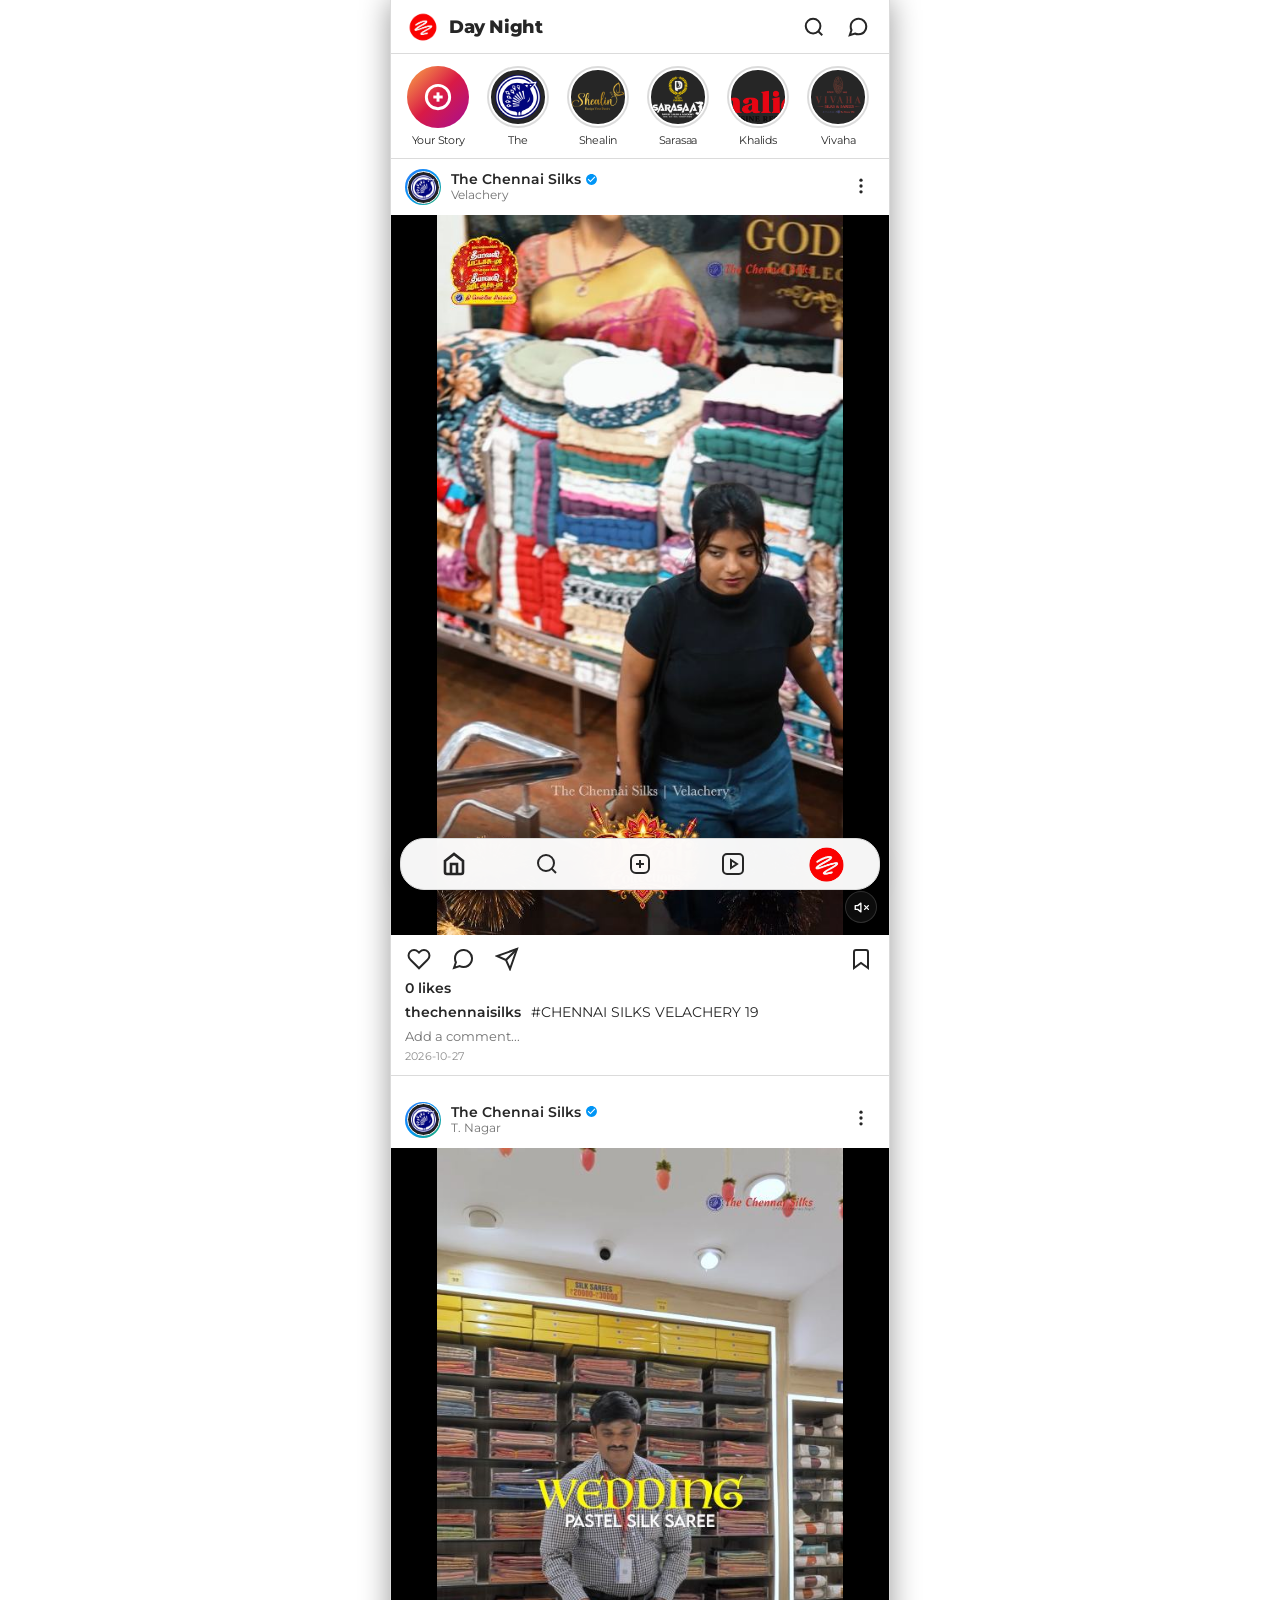
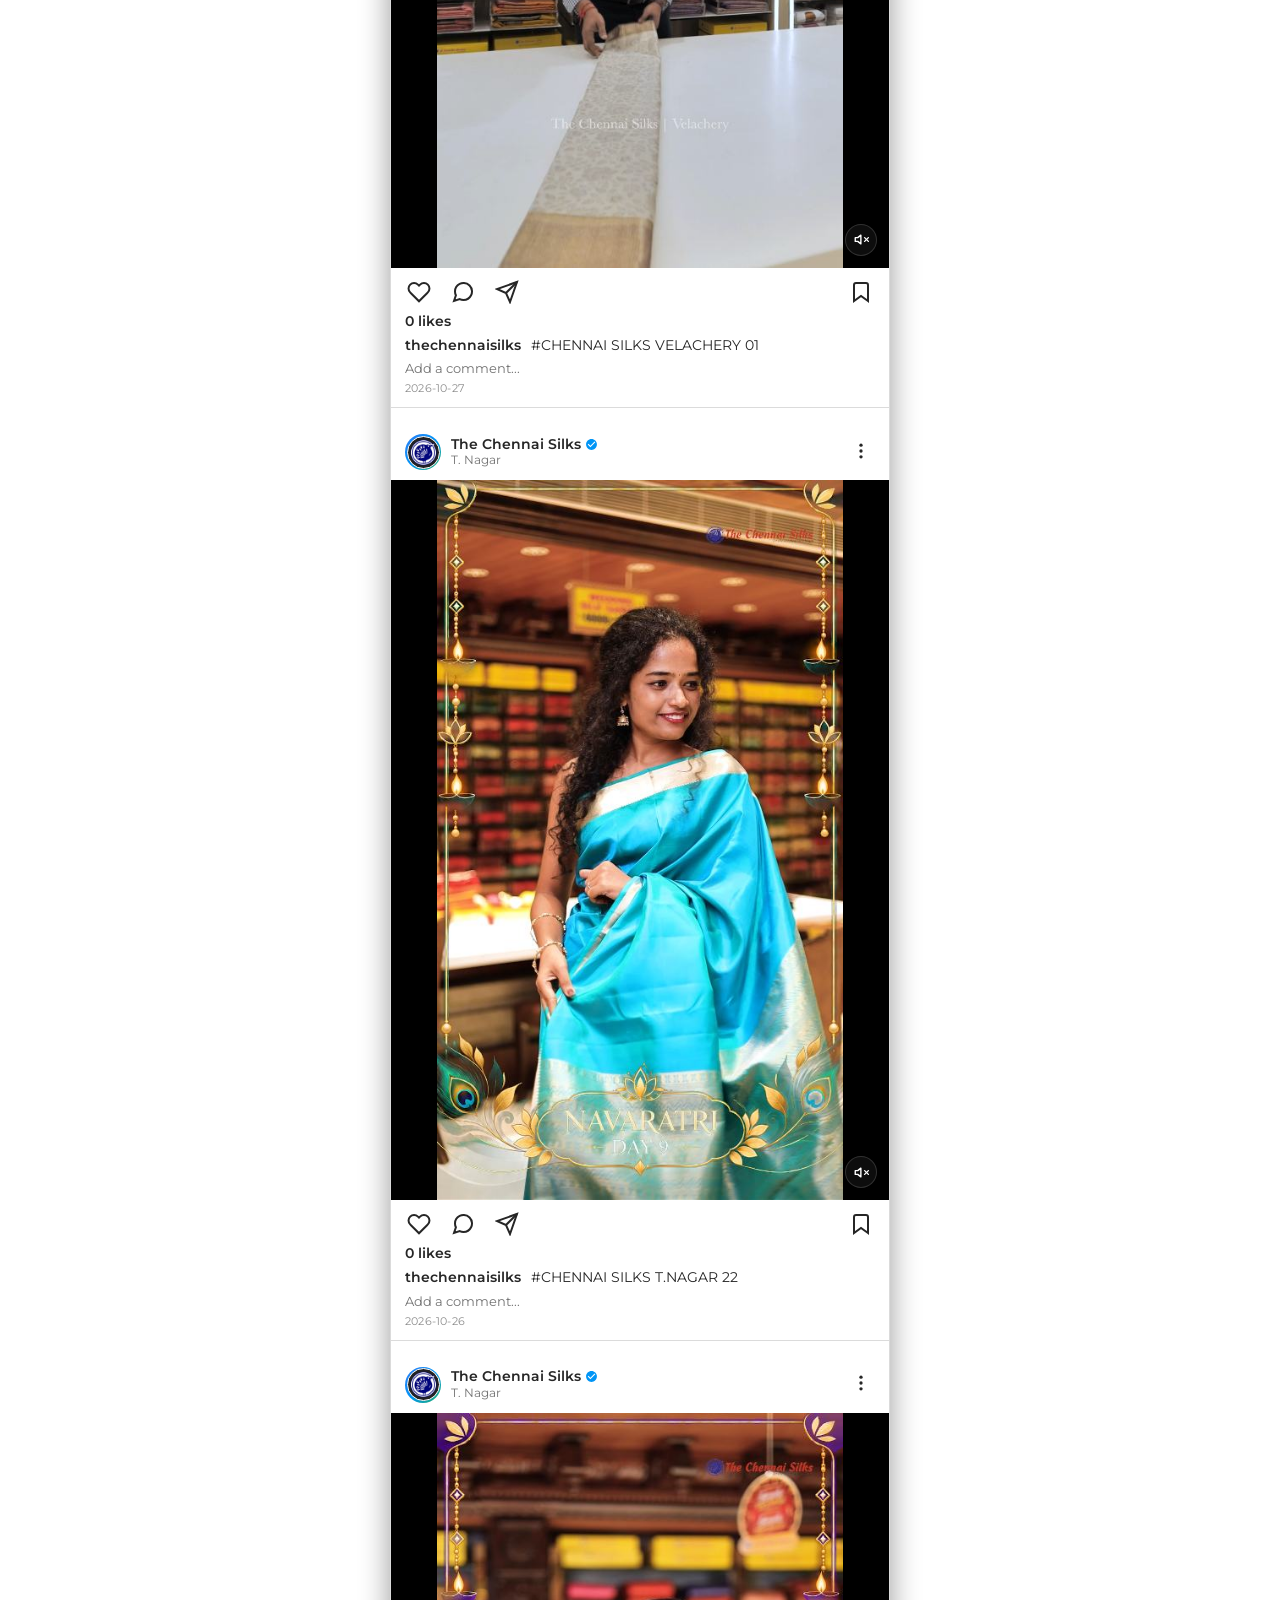
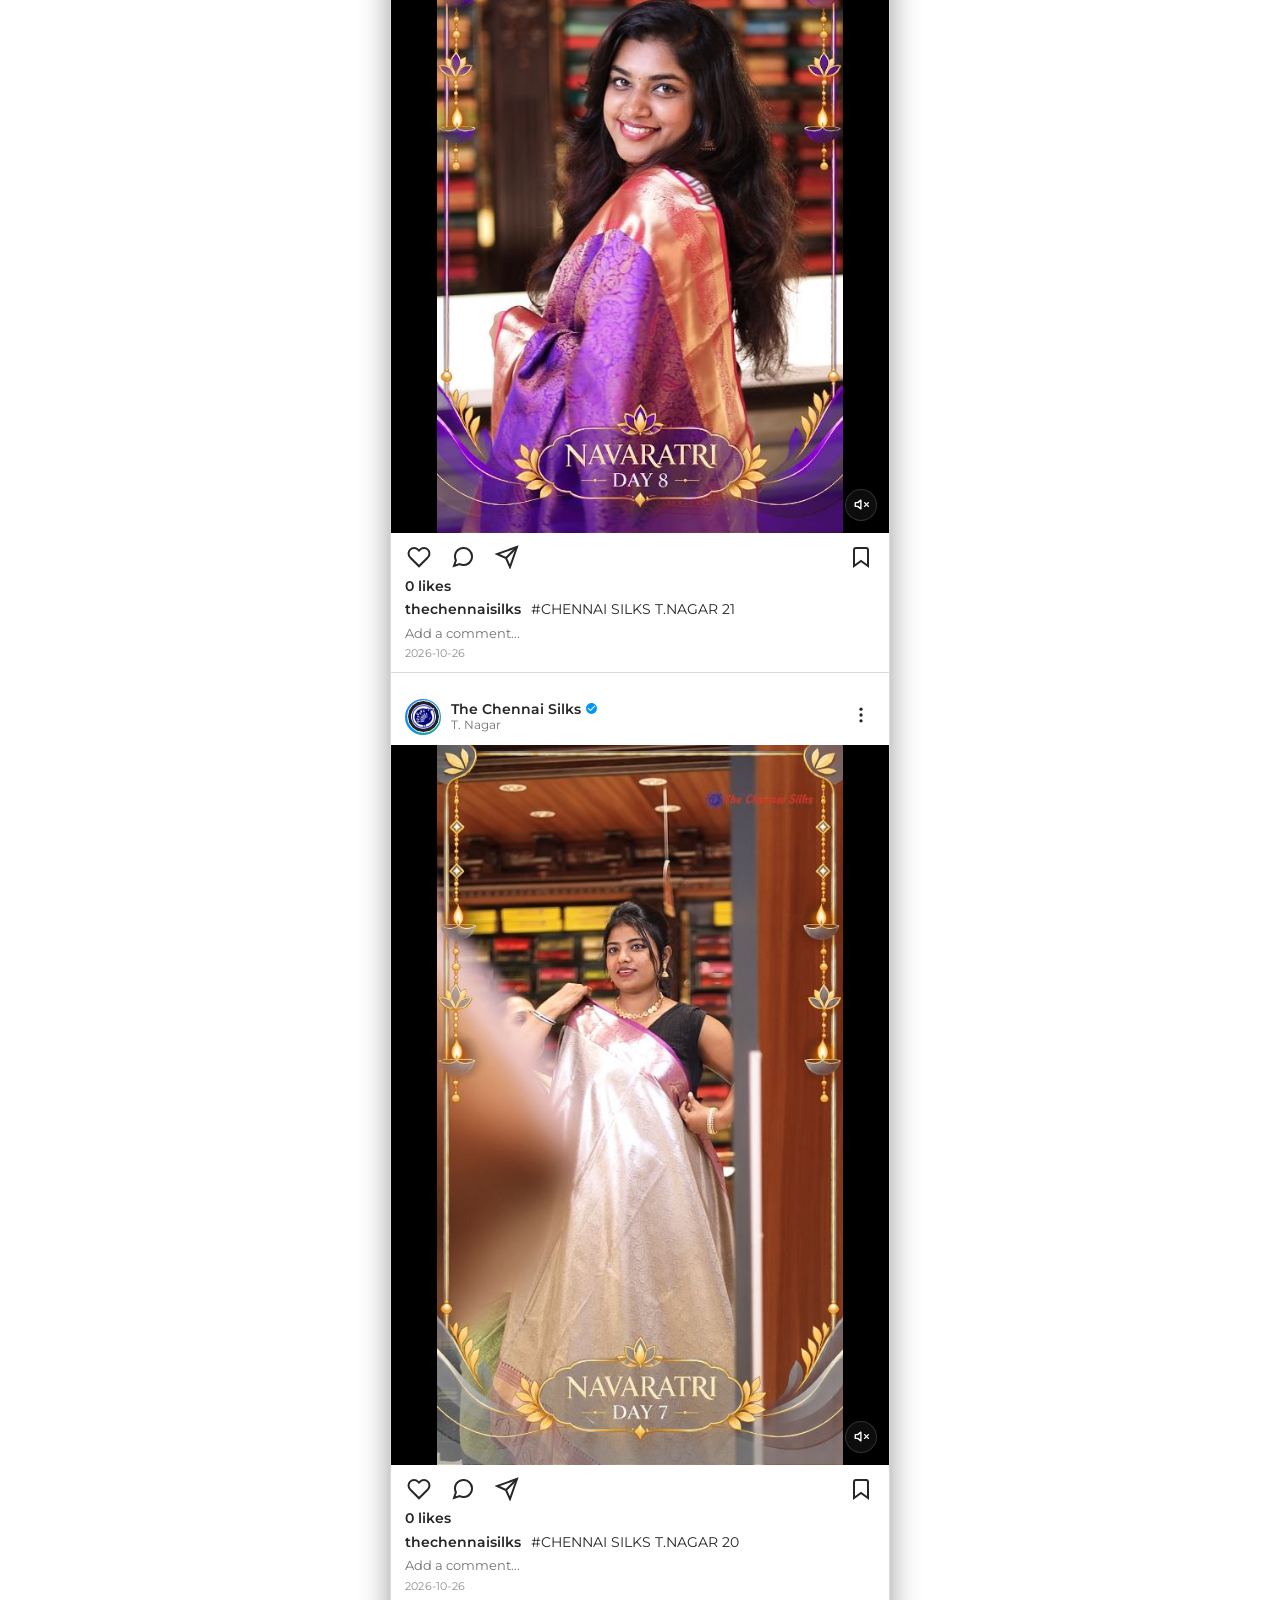
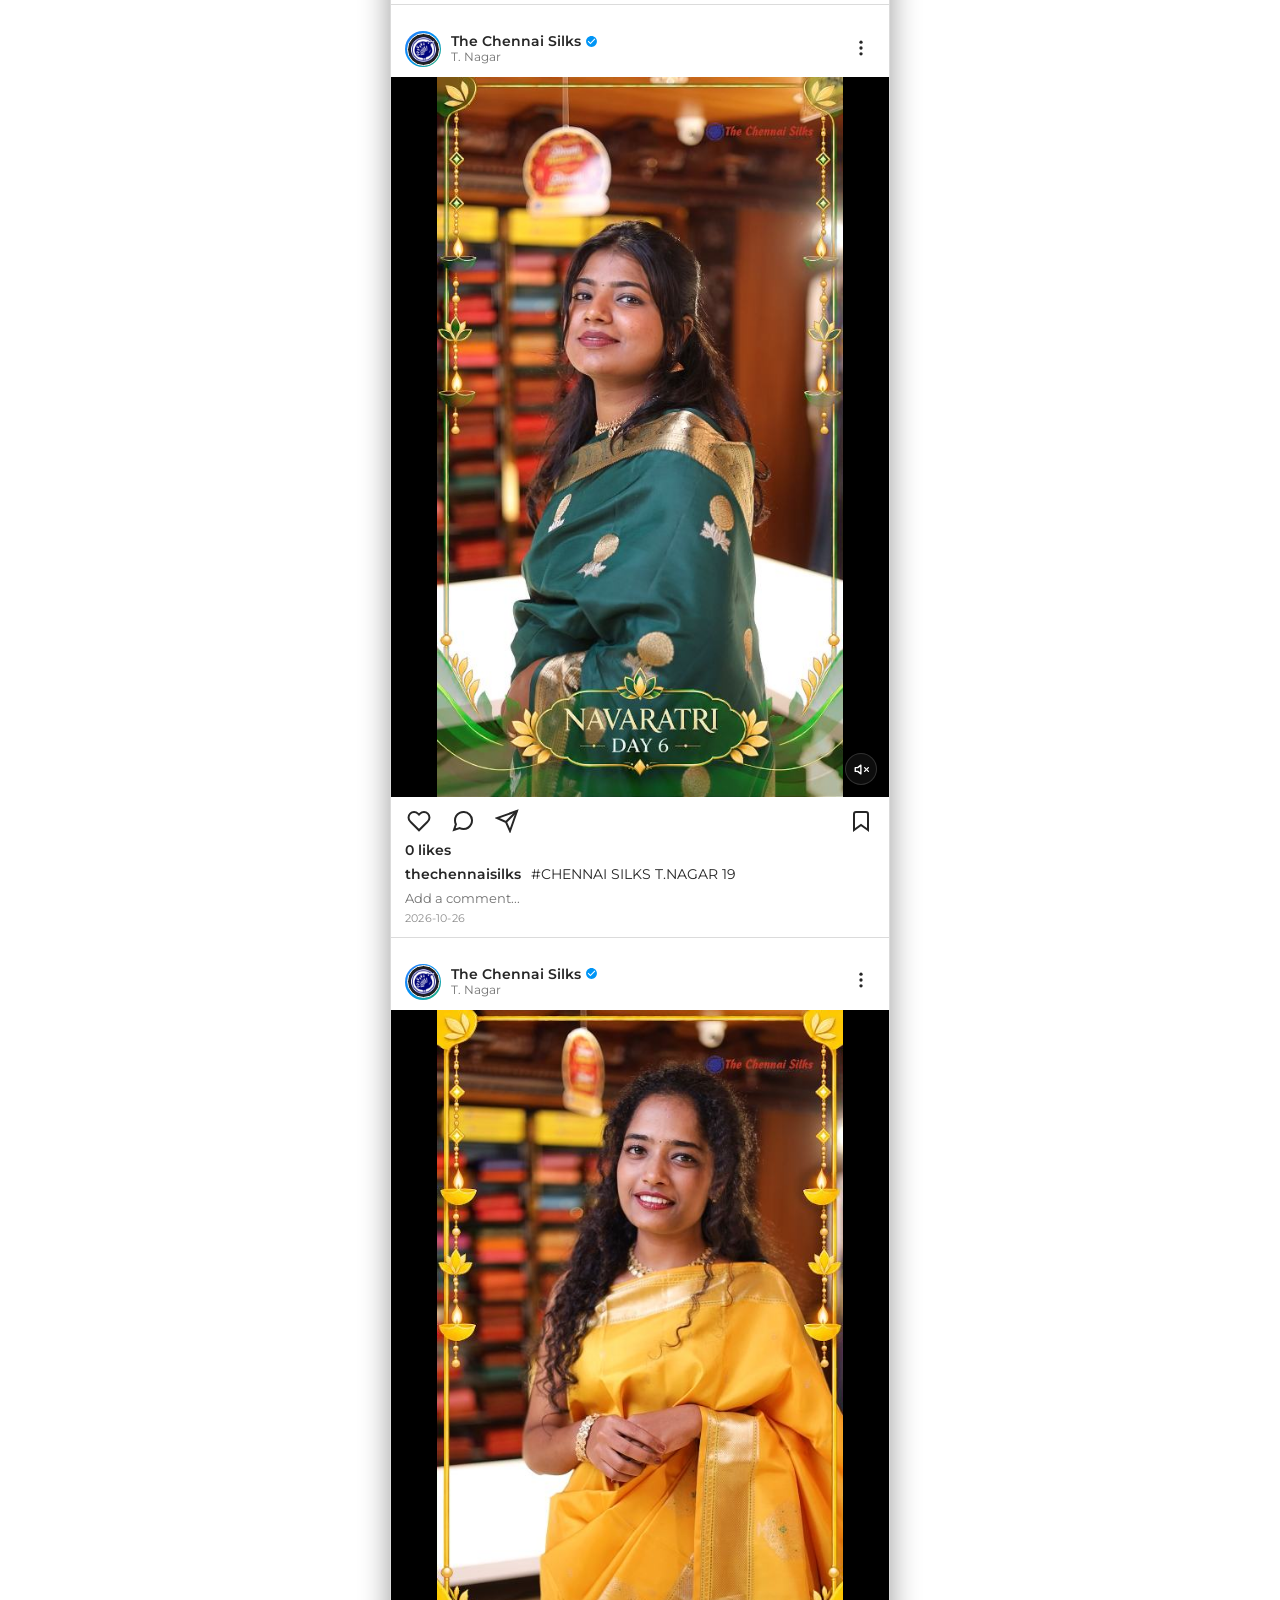
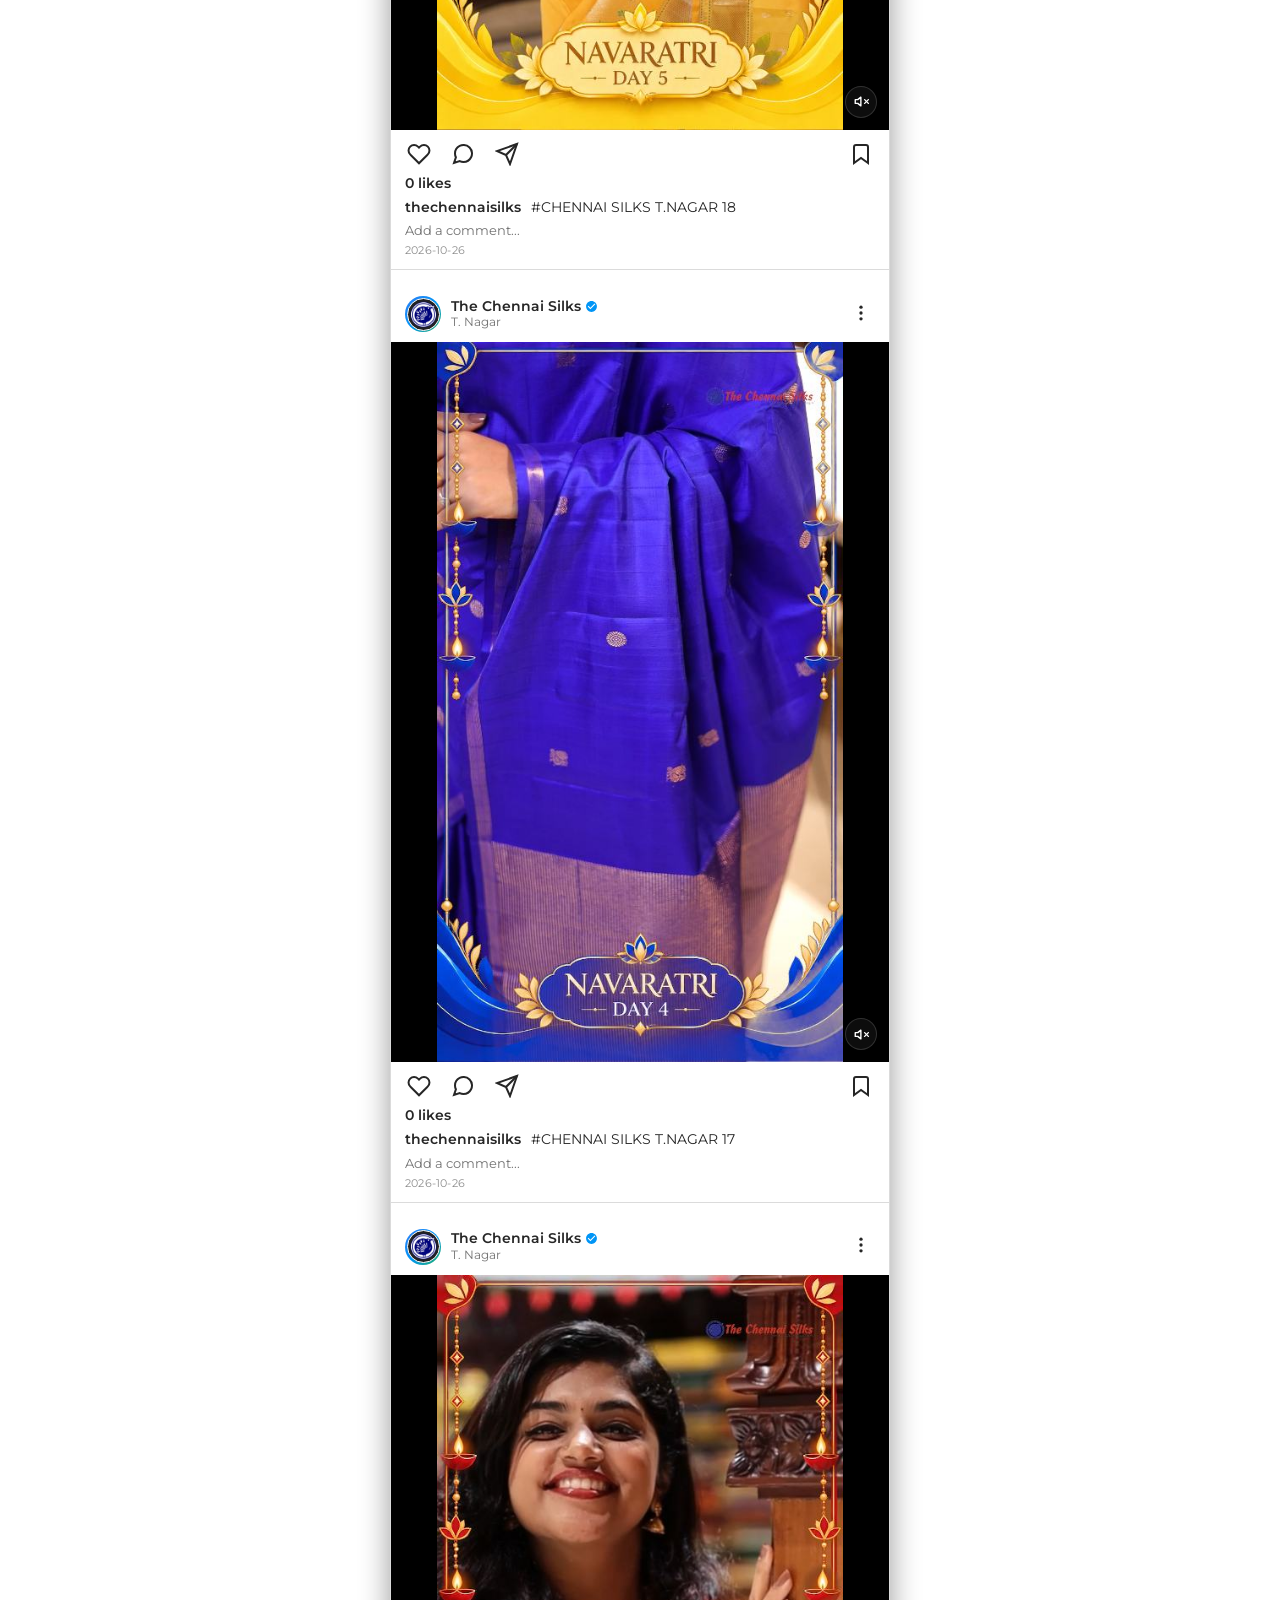
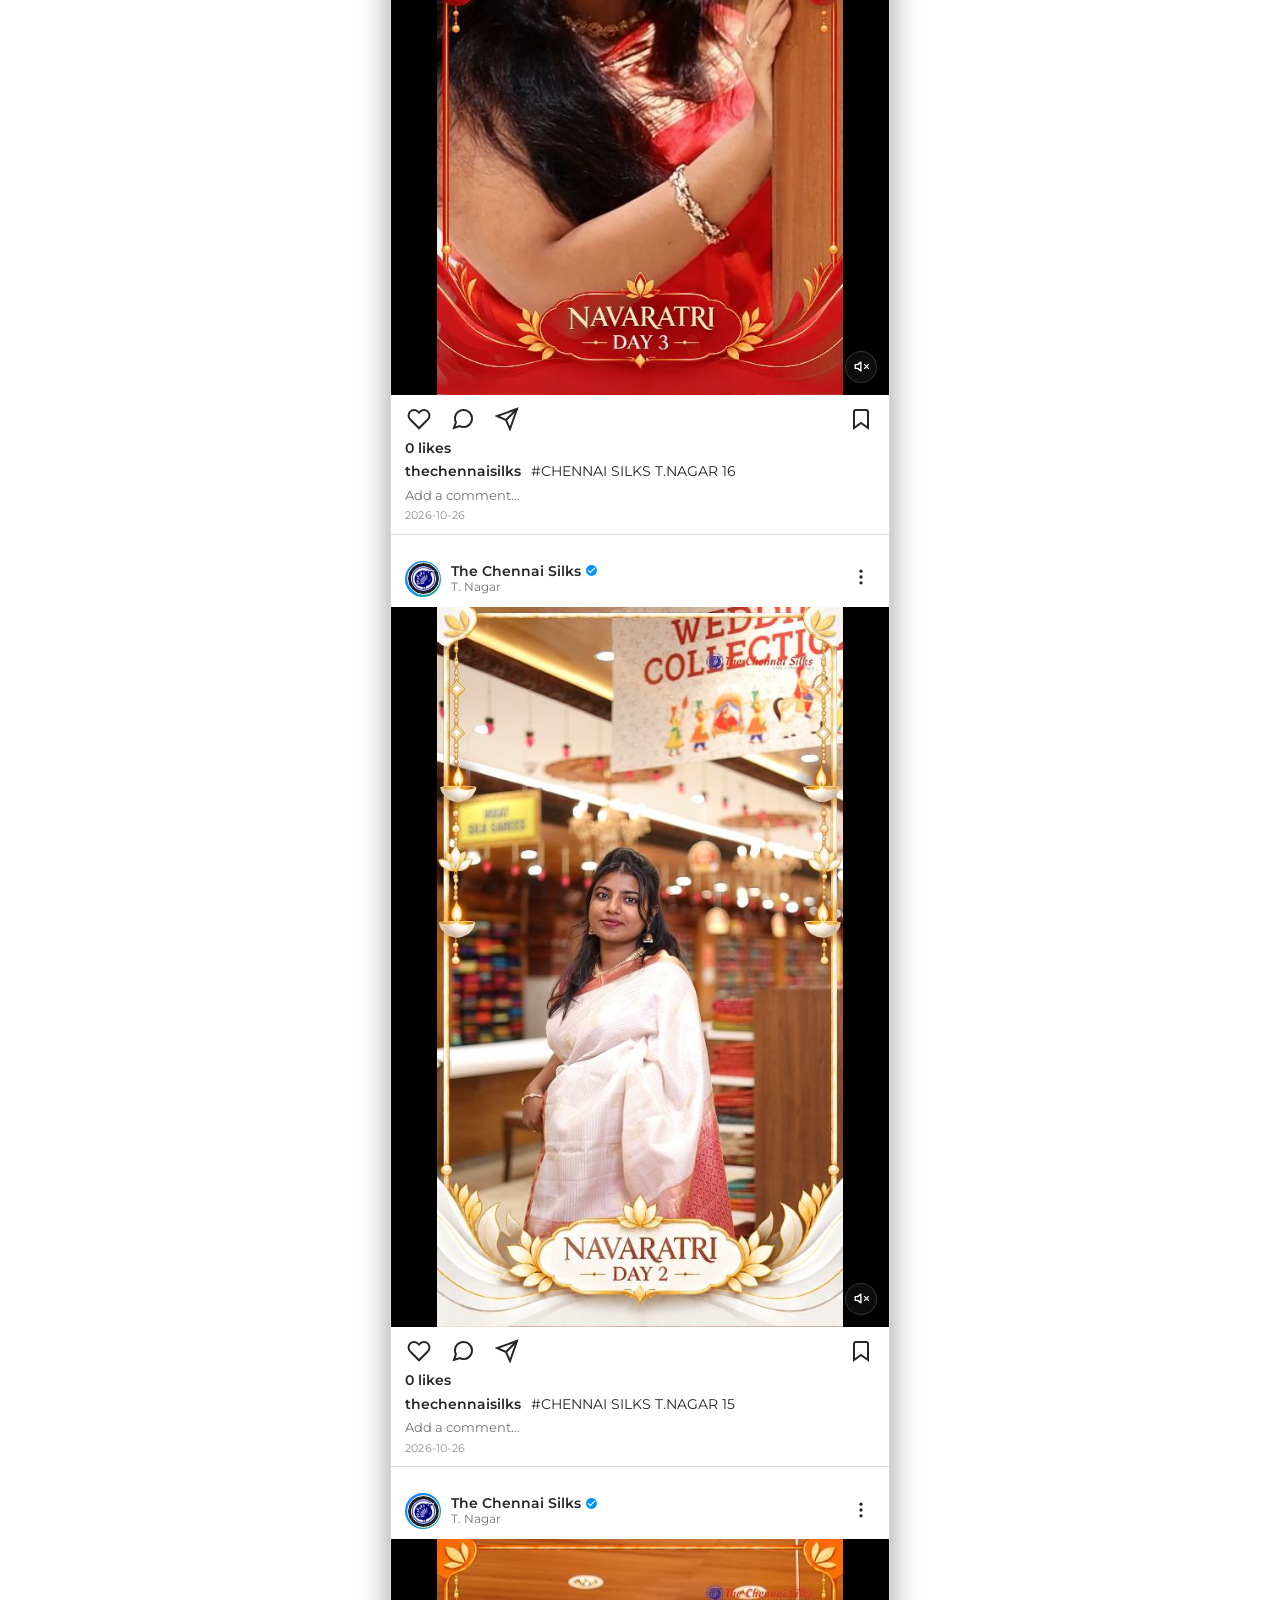
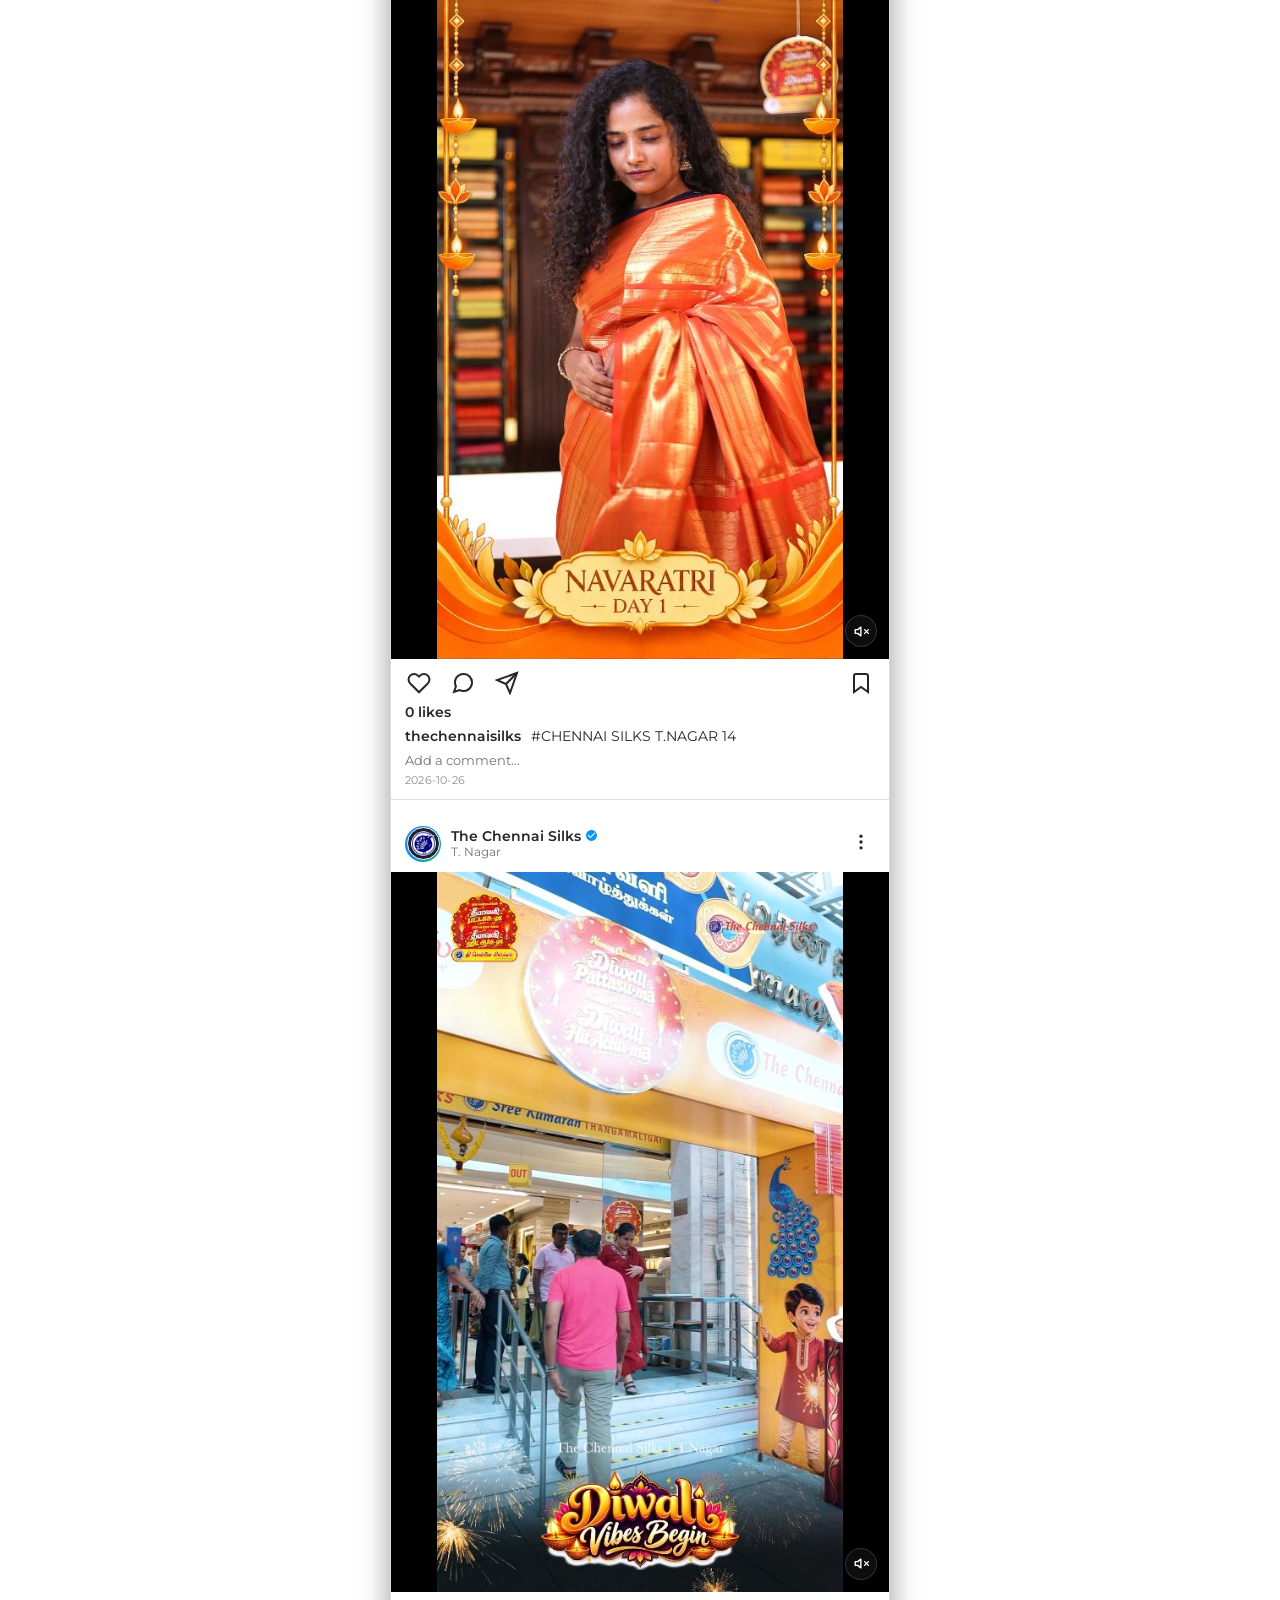
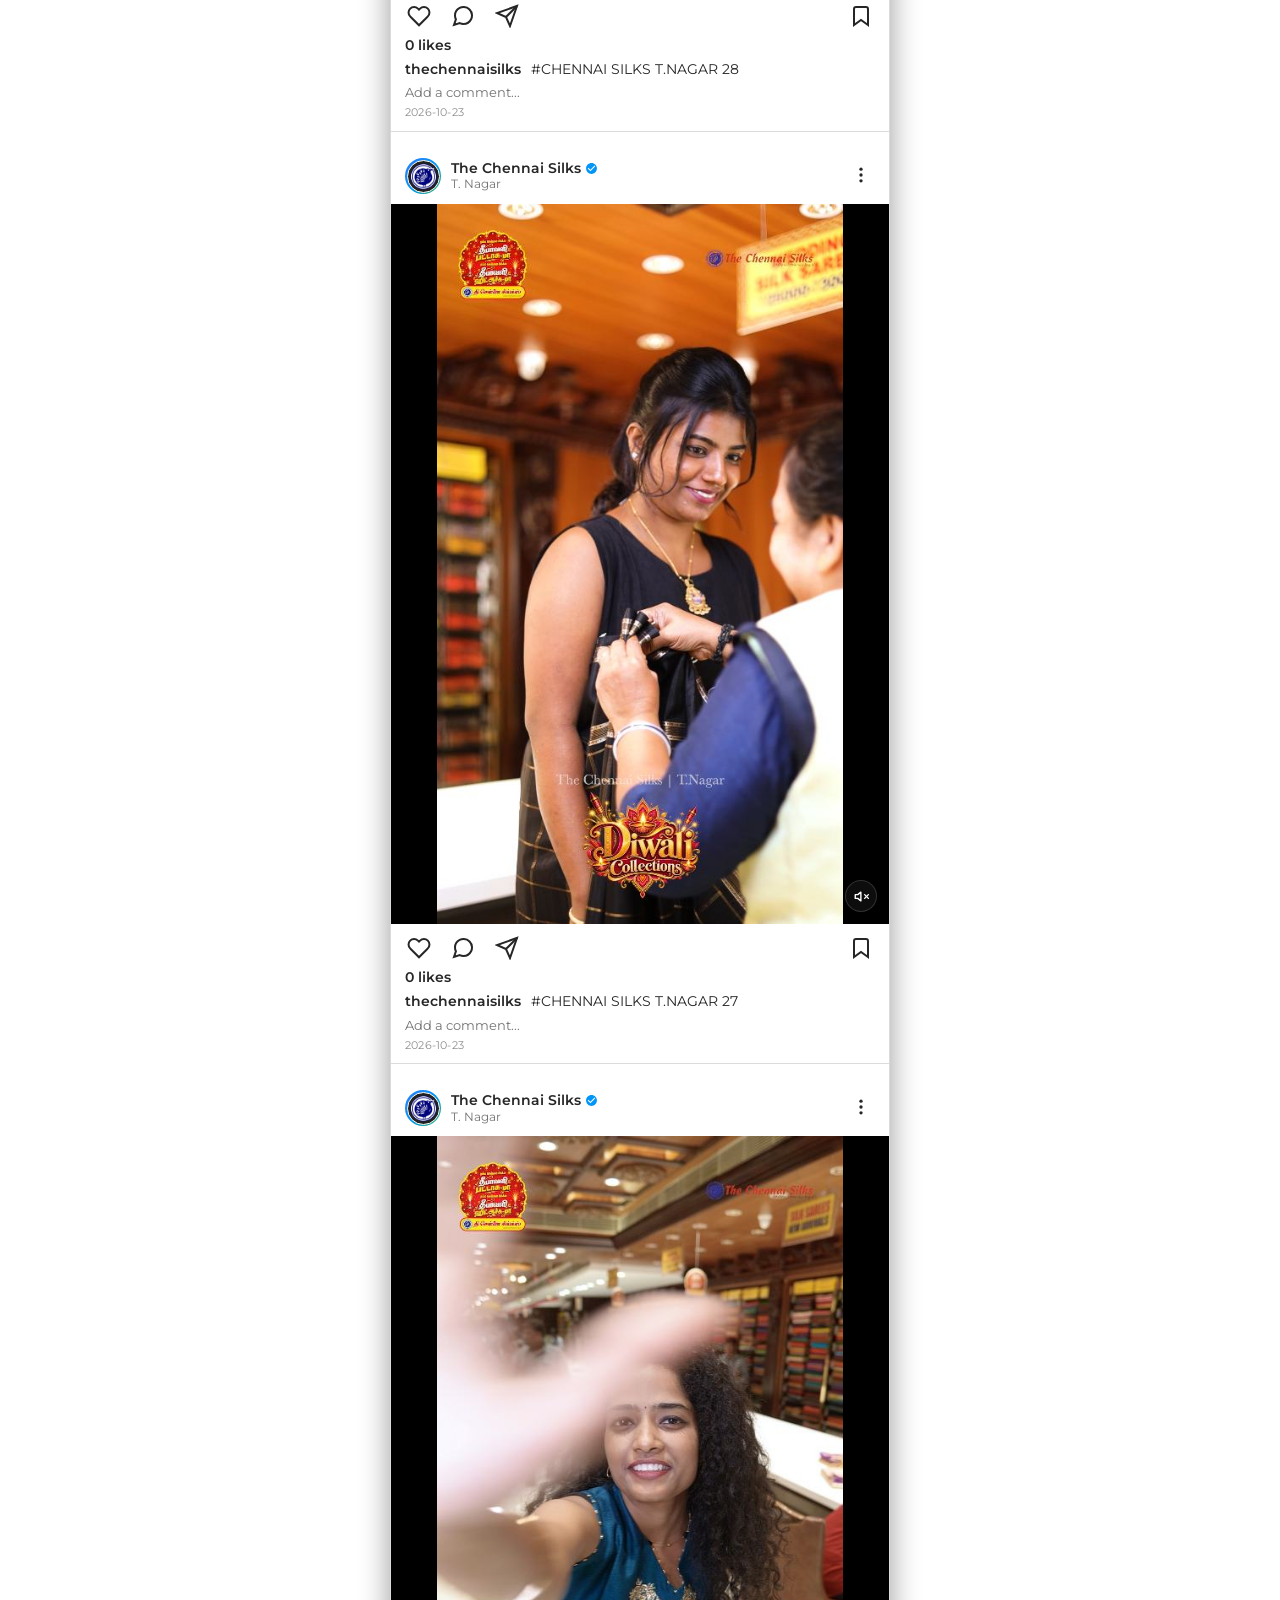
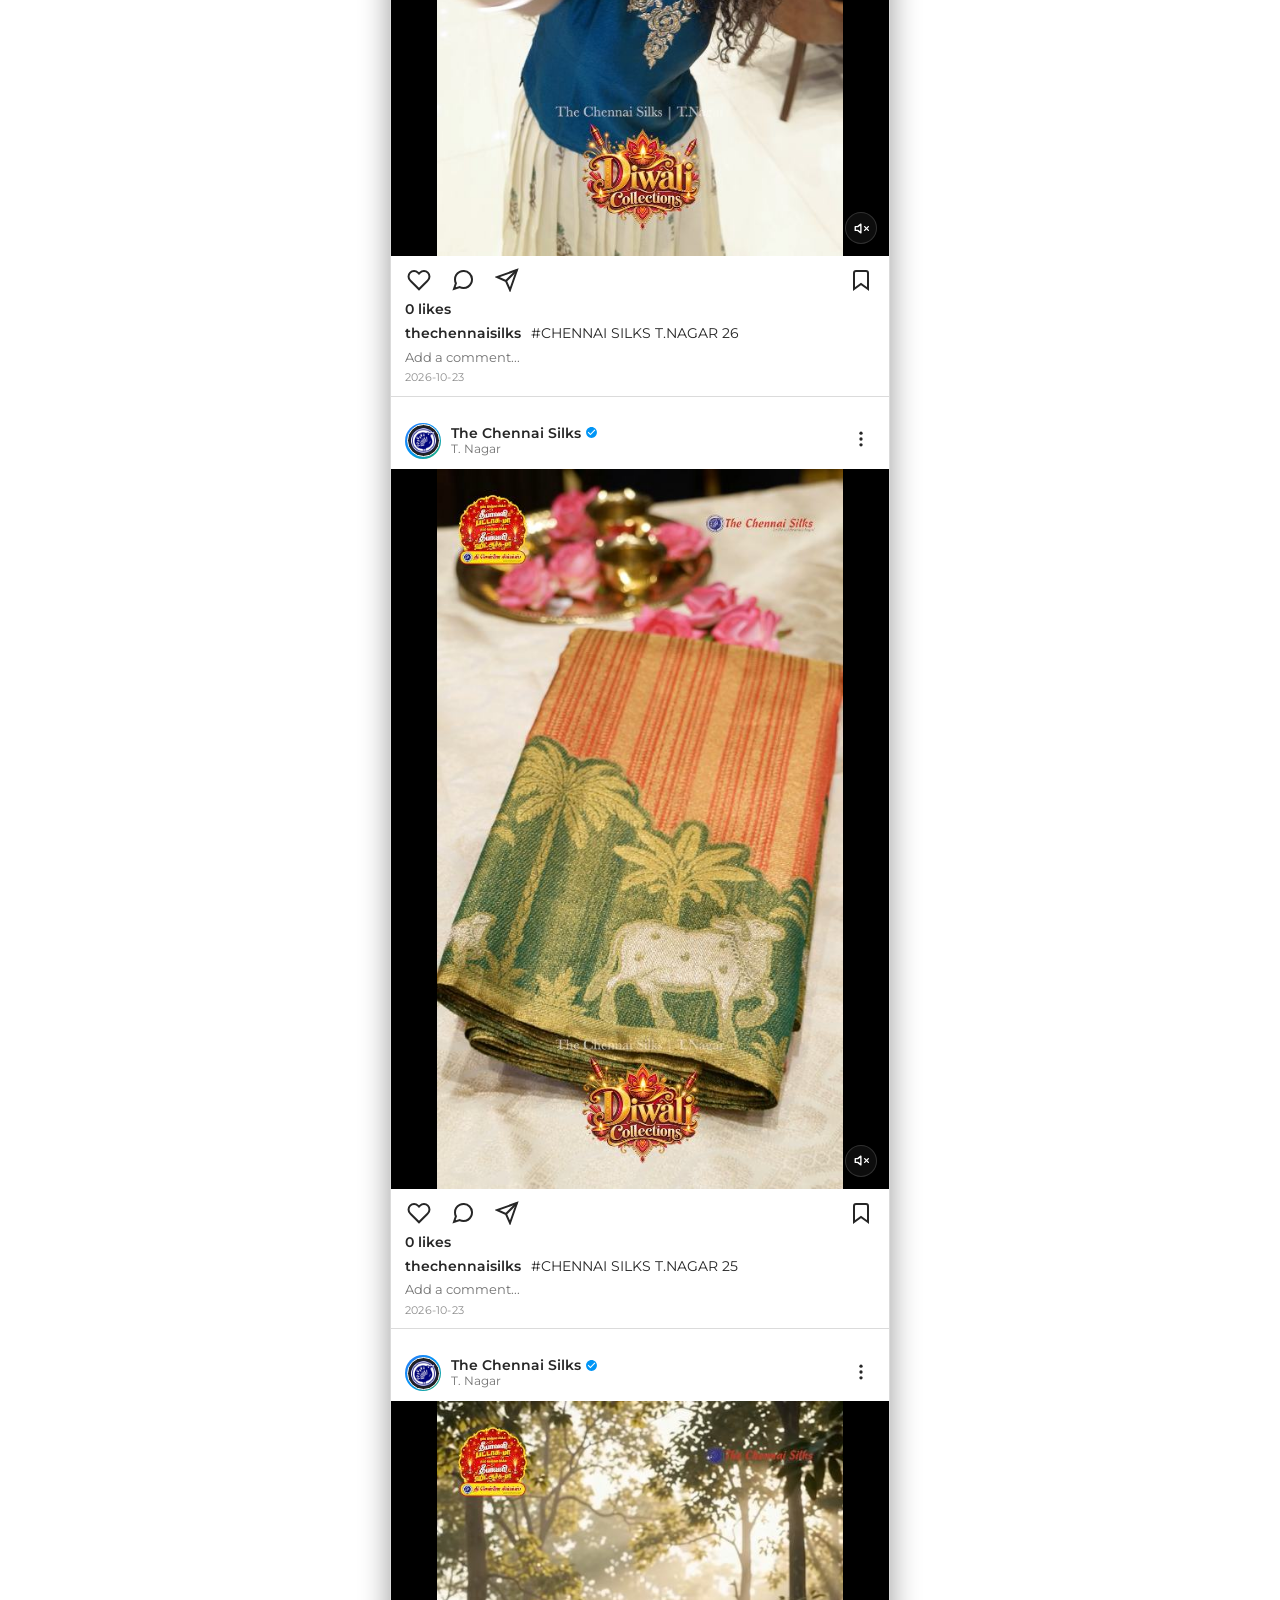
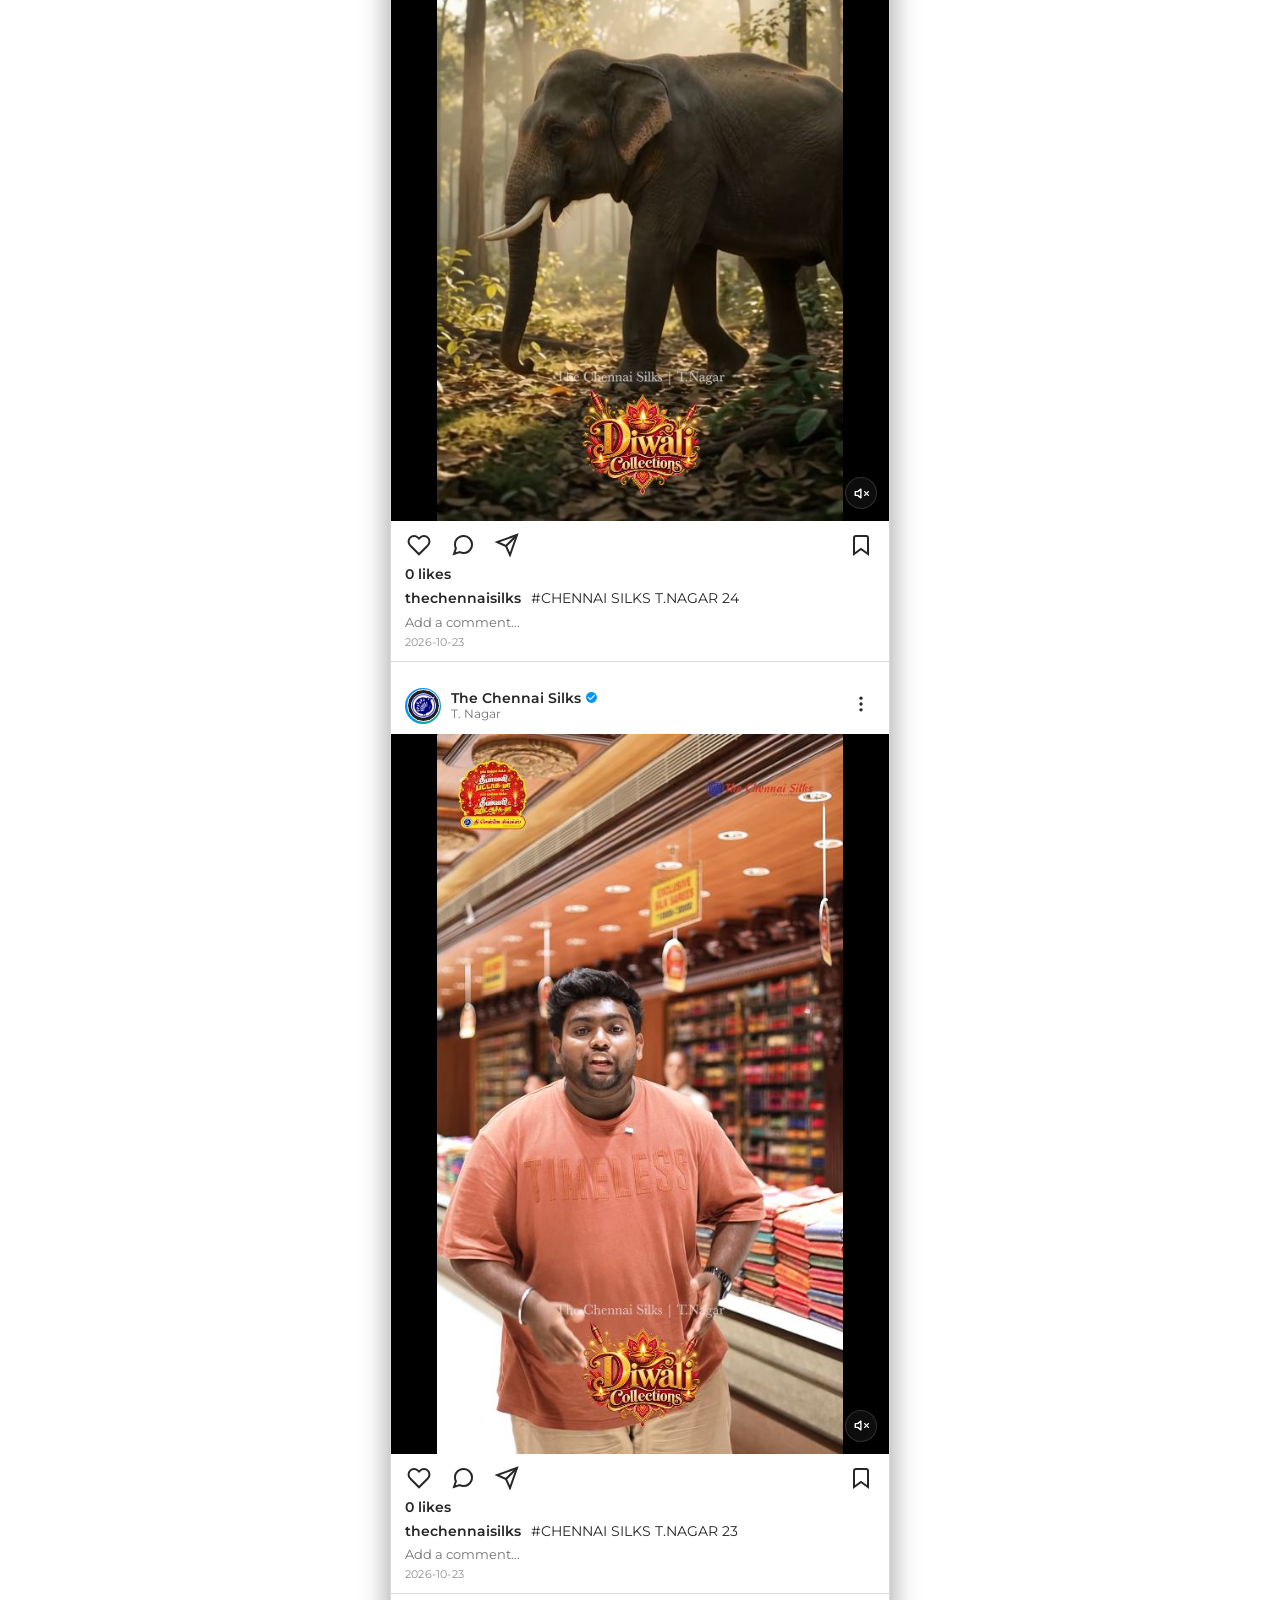
==== Media Portal/index.html @ 7a56d8b0 "fix(portal): resolve quality sheet button stretch, enforce 2-col mobile grid, fix undefined creator," ====
<!DOCTYPE html>
<html lang="en">
<head>
  <meta charset="utf-8">
  <meta name="viewport" content="width=device-width, initial-scale=1.0, maximum-scale=1.0, user-scalable=no, viewport-fit=cover">
  <meta name="theme-color" content="#000000">
  <title>Daynight-media | Official Social Platform</title>
  <meta name="description" content="Daynight-media - Official public platform for client brand reels, creator stories, and real-time social feeds">

  <!-- Favicon & Icons -->
  <link rel="icon" type="image/png" href="./Logo/logo.png">
  <link rel="apple-touch-icon" href="./Logo/logo.png">

  <!-- Google Fonts: Montserrat -->
  <link rel="preconnect" href="https://fonts.googleapis.com">
  <link rel="preconnect" href="https://fonts.gstatic.com" crossorigin>
  <link rel="stylesheet" href="https://fonts.googleapis.com/css2?family=Montserrat:wght@300;400;500;600;700;800;900&display=swap">

  <!-- Modular Instagram-Grade Stylesheets -->
  <link rel="stylesheet" href="./Stylesheets/instagram-core.css?v=4.1">
  <link rel="stylesheet" href="./Stylesheets/feed.css?v=4.1">
  <link rel="stylesheet" href="./Stylesheets/reels.css?v=4.1">
  <link rel="stylesheet" href="./Stylesheets/explore.css?v=4.1">
  <link rel="stylesheet" href="./Stylesheets/settings.css?v=4.1">
  <link rel="stylesheet" href="./Stylesheets/profile.css?v=4.1">
  <link rel="stylesheet" href="./Stylesheets/upload.css?v=4.1">
  <link rel="stylesheet" href="./Stylesheets/player.css?v=4.1">

  <!-- Real Google Identity Services & Firebase Auth & Firestore SDKs -->
  <script src="https://accounts.google.com/gsi/client" async defer></script>
  <script src="https://www.gstatic.com/firebasejs/10.8.0/firebase-app-compat.js"></script>
  <script src="https://www.gstatic.com/firebasejs/10.8.0/firebase-auth-compat.js"></script>
  <script src="https://www.gstatic.com/firebasejs/10.8.0/firebase-firestore-compat.js"></script>
  <!-- HLS.js for Adaptive Bitrate Streaming -->
  <script src="https://cdn.jsdelivr.net/npm/hls.js@latest/dist/hls.min.js"></script>
</head>
<body>

  <!-- Signature App Loading Splash Screen -->
  <div class="dnm-app-loading-screen" id="dnm-app-loading-screen">
    <div style="height:20px;"></div>
    <div class="dnm-loading-center">
      <div class="dnm-loading-logo-box">
        <img src="./Logo/logo.png?v=2.6" alt="Day Night Media" class="dnm-loading-logo-img">
      </div>
      <div class="dnm-loading-spinner"></div>
    </div>
    <div class="dnm-loading-footer">
      <span class="dnm-loading-footer-from">From</span>
      <span class="dnm-loading-footer-brand">Day Night Media</span>
    </div>
  </div>

  <!-- App Main Frame -->
  <div class="dnm-app-container">

    <!-- Top Sticky Instagram Header with Intelligent Scroll Hide/Show -->
    <header class="dnm-top-header" id="dnm-main-header">
      <a href="#" class="dnm-logo" id="dnm-header-logo" aria-label="Daynight-media Home">
        <img src="./Logo/logo.png?v=2.6" alt="Day Night" class="dnm-official-header-logo">
        <span class="dnm-header-brand-title">Day Night</span>
      </a>

      <div class="dnm-header-actions">
        <button type="button" class="dnm-header-btn" id="dnm-btn-search-header" aria-label="Search">
          <svg width="22" height="22" viewBox="0 0 24 24" fill="none" stroke="currentColor" stroke-width="2.2"><circle cx="11" cy="11" r="8"/><line x1="21" y1="21" x2="16.65" y2="16.65"/></svg>
        </button>
        <button type="button" class="dnm-header-btn" id="dnm-btn-messages-header" aria-label="Messages">
          <svg width="22" height="22" viewBox="0 0 24 24" fill="none" stroke="currentColor" stroke-width="2.2"><path d="M21 11.5a8.38 8.38 0 0 1-.9 3.8 8.5 8.5 0 0 1-7.6 4.7 8.38 8.38 0 0 1-3.8-.9L3 21l1.9-5.7a8.38 8.38 0 0 1-.9-3.8 8.5 8.5 0 0 1 4.7-7.6 8.38 8.38 0 0 1 3.8-.9h.5a8.48 8.48 0 0 1 8 8v.5z"/></svg>
          <span class="dnm-badge-dot" id="dnm-messages-badge" style="display:none;"></span>
        </button>
      </div>
    </header>

    <!-- Tab 1: Home Social Feed -->
    <main class="dnm-tab-view active" id="dnm-tab-feed">
      <!-- Stories Carousel Tray with Real Client Logos -->
      <section class="dnm-stories-tray" id="dnm-stories-tray"></section>

      <!-- Feed Cards Wrap -->
      <section class="dnm-feed-container" id="dnm-feed-cards-wrap"></section>
    </main>

    <!-- Tab 2: Explore & Search Tab -->
    <main class="dnm-tab-view" id="dnm-tab-explore" style="display:none;">
      <div class="dnm-explore-container">
        <!-- Search Header -->
        <div class="dnm-search-header">
          <div class="dnm-search-bar">
            <svg width="18" height="18" viewBox="0 0 24 24" fill="none" stroke="currentColor" stroke-width="2"><circle cx="11" cy="11" r="8"/><line x1="21" y1="21" x2="16.65" y2="16.65"/></svg>
            <input type="text" id="dnm-global-search-inp" class="dnm-search-input" placeholder="Search accounts, reels, or tags...">
            <button type="button" id="dnm-global-search-clear" class="dnm-search-clear" style="display:none;" aria-label="Clear">&times;</button>
            <div class="dnm-search-dropdown" id="dnm-global-search-dropdown"></div>
          </div>
        </div>

        <!-- Explore Grid Wrap -->
        <div class="dnm-explore-grid" id="dnm-explore-grid-wrap"></div>
      </div>
    </main>

    <!-- Tab 3: Full-Screen Reels Tab -->
    <main class="dnm-tab-view" id="dnm-tab-reels" style="display:none;">
      <div class="dnm-reels-feed-container" id="dnm-reels-feed-container"></div>
    </main>

    <!-- Tab 4: Platform Settings Page (Accessed from Profile) -->
    <main class="dnm-tab-view" id="dnm-tab-settings" style="display:none;"></main>

    <!-- Tab 5: Profile & Brand Hub Tab -->
    <main class="dnm-tab-view" id="dnm-tab-profile" style="display:none;"></main>

    <!-- Bottom Navigation Bar (5 Classic Instagram Tabs - No Settings Button) -->
    <nav class="dnm-bottom-nav">
      <!-- 1. Home Feed -->
      <button type="button" class="dnm-nav-item active" data-tab="feed" aria-label="Home Feed">
        <svg width="24" height="24" viewBox="0 0 24 24" fill="none" stroke="currentColor" stroke-width="2"><path d="M3 9l9-7 9 7v11a2 2 0 0 1-2 2H5a2 2 0 0 1-2-2z"/><polyline points="9 22 9 12 15 12 15 22"/></svg>
      </button>

      <!-- 2. Explore / Search -->
      <button type="button" class="dnm-nav-item" data-tab="explore" aria-label="Explore and Search">
        <svg width="24" height="24" viewBox="0 0 24 24" fill="none" stroke="currentColor" stroke-width="2"><circle cx="11" cy="11" r="8"/><line x1="21" y1="21" x2="16.65" y2="16.65"/></svg>
      </button>

      <!-- 3. Upload Studio (+) -->
      <button type="button" class="dnm-nav-item" data-tab="upload" aria-label="Upload Video or Photo">
        <svg width="26" height="26" viewBox="0 0 24 24" fill="none" stroke="currentColor" stroke-width="2"><rect x="3" y="3" width="18" height="18" rx="5"/><line x1="12" y1="8" x2="12" y2="16"/><line x1="8" y1="12" x2="16" y2="12"/></svg>
      </button>

      <!-- 4. Reels Tab -->
      <button type="button" class="dnm-nav-item" data-tab="reels" aria-label="Video Reels">
        <svg width="24" height="24" viewBox="0 0 24 24" fill="none" stroke="currentColor" stroke-width="2"><rect x="2" y="2" width="20" height="20" rx="4"/><polygon points="10 8 16 12 10 16 10 8"/></svg>
      </button>

      <!-- 5. Profile -->
      <button type="button" class="dnm-nav-item" data-tab="profile" aria-label="Profile">
        <div class="dnm-nav-avatar-wrap">
          <img class="dnm-nav-avatar" id="dnm-nav-user-avatar" src="./Logo/logo.png?v=2.6" alt="Profile">
        </div>
      </button>
    </nav>

  </div>

  <!-- Toast Container -->
  <div class="dnm-toast-container" id="dnm-toast-container"></div>

  <!-- Modular Scripts -->
  <script src="./Scripts/runtime-config.js?v=4.1"></script>
  <script src="./Scripts/storage-adapter.js?v=4.1"></script>
  <script src="./Scripts/firebase-config.js?v=4.1"></script>
  <script src="./Scripts/auth.js?v=4.1"></script>
  <script src="./Scripts/data.js?v=4.1"></script>
  <script src="./Scripts/player.js?v=4.1"></script>
  <script src="./Scripts/feed.js?v=4.1"></script>
  <script src="./Scripts/reels.js?v=4.1"></script>
  <script src="./Scripts/settings.js?v=4.1"></script>
  <script src="./Scripts/upload.js?v=4.1"></script>
  <script src="./Scripts/stories.js?v=4.1"></script>
  <script src="./Scripts/messaging.js?v=4.1"></script>
  <script src="./Scripts/app.js?v=4.1"></script>
</body>
</html>
---- Media Portal/Stylesheets/instagram-core.css ----
/* ==========================================================================
   DAYNIGHT-MEDIA: INSTAGRAM-GRADE CORE STYLESHEET
   ========================================================================== */
:root {
  /* Core Colors */
  --ig-bg: #FFFFFF;
  --ig-elevated: #FAFAFA;
  --ig-surface: #F0F2F5;
  --ig-card: #FFFFFF;
  ----ig-border: #DBDBDB;
  --ig-border: #DBDBDB;
  --ig-text-primary: #262626;
  --ig-text-secondary: #737373;
  --ig-text-muted: #8E8E8E;
  --ig-accent: #0095F6;
  --ig-accent-hover: #1877F2;
  --ig-heart: #FF3040;
  --ig-error: #ED4942;
  --ig-green: #1FAF64;
  --ig-header-bg: rgba(255, 255, 255, 0.96);
  --ig-nav-bg: rgba(255, 255, 255, 0.96);
  --ig-gradient: linear-gradient(45deg, #F58529, #FEDA77, #DD2A7B, #8134AF, #515BD4);
  --ig-gradient-ring: linear-gradient(135deg, #FBAA47, #D91A46, #A60F93);
  --ig-verified: #0095F6;

  /* Spacing Scale */
  --ig-space-1: 4px;
  --ig-space-2: 8px;
  --ig-space-3: 12px;
  --ig-space-4: 16px;
  --ig-space-5: 20px;
  --ig-space-6: 24px;
  --ig-space-8: 32px;
  --ig-space-10: 40px;

  /* Border Radius Scale */
  --ig-radius-sm: 8px;
  --ig-radius-md: 12px;
  --ig-radius-lg: 16px;
  --ig-radius-xl: 20px;
  --ig-radius-2xl: 28px;
  --ig-radius-full: 9999px;
  --ig-radius-circle: 50%;

  /* Shadow System */
  --ig-shadow-1: 0 1px 3px rgba(0,0,0,0.08), 0 1px 2px rgba(0,0,0,0.06);
  --ig-shadow-2: 0 4px 12px rgba(0,0,0,0.1), 0 2px 4px rgba(0,0,0,0.06);
  --ig-shadow-3: 0 12px 28px rgba(0,0,0,0.12), 0 4px 8px rgba(0,0,0,0.08);
  --ig-shadow-modal: 0 24px 60px rgba(0,0,0,0.35);

  /* Typography Scale */
  --ig-text-xs: 11px;
  --ig-text-sm: 12px;
  --ig-text-base: 14px;
  --ig-text-lg: 16px;
  --ig-text-xl: 18px;
  --ig-text-2xl: 22px;
  --ig-font-weight-normal: 400;
  --ig-font-weight-medium: 500;
  --ig-font-weight-semibold: 600;
  --ig-font-weight-bold: 700;

  /* Animation Curves */
  --ig-ease-out-expo: cubic-bezier(0.16, 1, 0.3, 1);
  --ig-ease-spring: cubic-bezier(0.175, 0.885, 0.32, 1.275);
  --ig-ease-quick: cubic-bezier(0.2, 0.9, 0.3, 1);

  /* Z-Index Scale */
  --ig-z-dropdown: 100;
  --ig-z-sticky: 200;
  --ig-z-modal-backdrop: 1000;
  --ig-z-modal: 1001;
  --ig-z-bottom-sheet: 1100;
  --ig-z-toast: 1200;
  --ig-z-loading: 9999;

  /* Skeleton / Shimmer */
  --ig-skeleton-bg: var(--ig-surface);
  --ig-skeleton-shimmer: linear-gradient(90deg, var(--ig-surface) 25%, var(--ig-border) 50%, var(--ig-surface) 75%);
  --ig-skeleton-shimmer-dark: linear-gradient(90deg, var(--ig-surface) 25%, #2a2a2a 50%, var(--ig-surface) 75%);

  --ig-font: 'Montserrat', -apple-system, BlinkMacSystemFont, "Segoe UI", Roboto, Helvetica, Arial, sans-serif;
  --ig-font-title: 'Montserrat', -apple-system, sans-serif;
  --ig-nav-height: 52px;
  --ig-header-height: 54px;
}

[data-theme="dark"] {
  --ig-bg: #000000;
  --ig-elevated: #121212;
  --ig-surface: #1A1A1A;
  --ig-card: #0D0D0D;
  --ig-border: #262626;
  --ig-text-primary: #F5F5F5;
  --ig-text-secondary: #A8A8A8;
  --ig-text-muted: #737373;
  --ig-accent: #0095F6;
  --ig-accent-hover: #1877F2;
  --ig-header-bg: rgba(0, 0, 0, 0.94);
  --ig-nav-bg: rgba(0, 0, 0, 0.94);
}

* {
  box-sizing: border-box;
  margin: 0;
  padding: 0;
  -webkit-tap-highlight-color: transparent;
}

html, body {
  width: 100%;
  min-height: 100%;
  background-color: var(--ig-bg);
  color: var(--ig-text-primary);
  font-family: var(--ig-font);
  font-size: 14px;
  line-height: 1.4;
  overflow-x: hidden;
  -webkit-font-smoothing: antialiased;
}

/* App Container */
.dnm-app-container {
  max-width: 470px;
  min-height: 100vh;
  margin: 0 auto;
  background-color: var(--ig-bg);
  position: relative;
  display: flex;
  flex-direction: column;
  padding-bottom: calc(var(--ig-nav-height) + 24px);
  border-left: 1px solid var(--ig-border);
  border-right: 1px solid var(--ig-border);
}

@media (min-width: 768px) {
  .dnm-app-container {
    max-width: 500px;
    box-shadow: 0 0 30px rgba(0,0,0,0.4);
  }
}

/* Top App Header with Intelligent Scroll Transitions */
.dnm-top-header {
  position: sticky;
  top: 0;
  z-index: 100;
  height: var(--ig-header-height);
  background: var(--ig-header-bg);
  backdrop-filter: blur(16px);
  -webkit-backdrop-filter: blur(16px);
  display: flex;
  align-items: center;
  justify-content: space-between;
  padding: 0 16px;
  border-bottom: 1px solid var(--ig-border);
  transition: transform 0.28s cubic-bezier(0.16, 1, 0.3, 1), background-color 0.2s ease;
}

.dnm-top-header.dnm-header-hidden {
  transform: translateY(-100%);
}

.dnm-logo {
  display: flex;
  align-items: center;
  gap: 10px;
  cursor: pointer;
  text-decoration: none;
  color: var(--ig-text-primary);
}

.dnm-official-header-logo {
  height: 32px;
  width: 32px;
  border-radius: 8px;
  object-fit: cover;
  display: block;
}

.dnm-header-brand-title {
  font-family: var(--ig-font-title);
  font-weight: 800;
  font-size: 18px;
  letter-spacing: -0.4px;
  color: var(--ig-text-primary);
  line-height: 1;
}

.dnm-header-actions {
  display: flex;
  align-items: center;
  gap: 14px;
}

.dnm-header-btn {
  background: none;
  border: none;
  color: var(--ig-text-primary);
  cursor: pointer;
  display: flex;
  align-items: center;
  justify-content: center;
  padding: 4px;
  transition: transform 0.15s ease, opacity 0.15s ease;
}

.dnm-header-btn:hover {
  opacity: 0.75;
}

.dnm-header-btn:active {
  transform: scale(0.9);
}

/* Stories Carousel Tray */
.dnm-stories-tray {
  padding: 12px 0 10px 0;
  border-bottom: 1px solid var(--ig-border);
  display: flex;
  gap: 14px;
  overflow-x: auto;
  scrollbar-width: none;
  -webkit-overflow-scrolling: touch;
  padding-left: 14px;
  padding-right: 14px;
}

.dnm-stories-tray::-webkit-scrollbar {
  display: none;
}

.dnm-story-item {
  display: flex;
  flex-direction: column;
  align-items: center;
  gap: 5px;
  cursor: pointer;
  flex-shrink: 0;
  width: 66px;
}

.dnm-story-ring {
  width: 62px;
  height: 62px;
  border-radius: 50%;
  padding: 2.2px;
  background: var(--ig-gradient-ring);
  display: flex;
  align-items: center;
  justify-content: center;
  transition: transform 0.2s ease;
}

.dnm-story-ring.seen {
  background: var(--ig-border);
}

.dnm-story-avatar {
  width: 100%;
  height: 100%;
  border-radius: 50%;
  border: 2px solid var(--ig-bg);
  background: #262626;
  object-fit: cover;
}

.dnm-story-name {
  font-size: 11px;
  color: var(--ig-text-primary);
  text-align: center;
  width: 100%;
  white-space: nowrap;
  overflow: hidden;
  text-overflow: ellipsis;
  letter-spacing: -0.2px;
}

/* Floating Bottom Navigation Bar with empty bottom space */
.dnm-bottom-nav {
  position: fixed;
  bottom: max(10px, env(safe-area-inset-bottom, 10px)); /* Leaves generous empty space below the floating dock */
  left: 50%;
  transform: translateX(-50%);
  width: calc(100% - 20px);
  max-width: 460px;
  height: var(--ig-nav-height);
  background: var(--ig-nav-bg);
  backdrop-filter: blur(20px);
  -webkit-backdrop-filter: blur(20px);
  border: 1px solid var(--ig-border);
  border-radius: 24px;
  display: flex;
  align-items: center;
  justify-content: space-around;
  z-index: 200;
  padding: 0 6px;
  box-shadow: 0 8px 24px rgba(0, 0, 0, 0.08);
  transition: transform 0.25s ease, background-color 0.2s ease;
}

@media (min-width: 768px) {
  .dnm-bottom-nav {
    max-width: 480px;
  }
}

[data-theme="dark"] .dnm-bottom-nav {
  box-shadow: 0 8px 24px rgba(0, 0, 0, 0.45);
}

.dnm-nav-item {
  flex: 1;
  height: 100%;
  background: none;
  border: none;
  color: var(--ig-text-primary);
  display: flex;
  align-items: center;
  justify-content: center;
  cursor: pointer;
  position: relative;
  transition: transform 0.15s ease;
}

.dnm-nav-item:active {
  transform: scale(0.88);
}

.dnm-nav-item svg {
  width: 24px;
  height: 24px;
  display: block;
}

.dnm-nav-item.active svg {
  stroke-width: 2.6;
}

/* Equalized Profile Avatar Icon (balanced visually with 24px SVGs) */
.dnm-nav-avatar-wrap {
  width: 45px;
  height: 45px;
  border-radius: 50%;
  padding: 1px;
  border: 1.5px solid transparent;
  display: flex;
  align-items: center;
  justify-content: center;
  transition: border-color 0.15s ease;
  box-sizing: border-box;
}

.dnm-nav-avatar {
  width: 100%;
  height: 100%;
  border-radius: 50%;
  object-fit: cover;
  display: block;
}

/* Daynight-Media Signature App Loading Screen */
.dnm-app-loading-screen {
  position: fixed;
  inset: 0;
  background-color: var(--ig-bg);
  z-index: 999999;
  display: flex;
  flex-direction: column;
  align-items: center;
  justify-content: space-between;
  padding: calc(env(safe-area-inset-top, 20px) + 50px) 20px calc(env(safe-area-inset-bottom, 20px) + 30px) 20px;
  opacity: 1;
  transition: opacity 0.4s cubic-bezier(0.16, 1, 0.3, 1), visibility 0.4s ease;
  box-sizing: border-box;
}

.dnm-app-loading-screen.dnm-loading-hidden {
  opacity: 0;
  visibility: hidden;
  pointer-events: none;
}

.dnm-loading-center {
  flex: 1;
  display: flex;
  flex-direction: column;
  align-items: center;
  justify-content: center;
  gap: 16px;
}

.dnm-loading-logo-box {
  width: 80px;
  height: 80px;
  border-radius: 22px;
  overflow: hidden;
  box-shadow: 0 10px 30px rgba(0, 0, 0, 0.12);
  display: flex;
  align-items: center;
  justify-content: center;
  background: var(--ig-surface);
  animation: dnmPulse 2s ease-in-out infinite;
}

.dnm-loading-logo-img {
  width: 100%;
  height: 100%;
  object-fit: cover;
}

.dnm-loading-spinner {
  width: 30px;
  height: 30px;
  border: 3px solid rgba(0, 149, 246, 0.18);
  border-top-color: var(--ig-accent);
  border-radius: 50%;
  animation: dnmSpin 0.75s linear infinite;
  margin-top: 8px;
}

.dnm-loading-footer {
  display: flex;
  flex-direction: column;
  align-items: center;
  gap: 4px;
}

.dnm-loading-footer-from {
  font-size: 11px;
  text-transform: uppercase;
  letter-spacing: 1.5px;
  color: var(--ig-text-muted);
  font-weight: 600;
}

.dnm-loading-footer-brand {
  font-size: 15px;
  font-weight: 800;
  letter-spacing: 0.5px;
  background: var(--ig-gradient);
  -webkit-background-clip: text;
  -webkit-text-fill-color: transparent;
}

@keyframes dnmPulse {
  0%, 100% { transform: scale(1); }
  50% { transform: scale(1.05); }
}

@keyframes dnmSpin {
  to { transform: rotate(360deg); }
}

.dnm-badge-dot {
  position: absolute;
  top: 10px;
  right: 24%;
  width: 6px;
  height: 6px;
  border-radius: 50%;
  background: var(--ig-heart);
}

/* Modal and Scrim Overlays */
.dnm-scrim {
  position: fixed;
  top: 0;
  left: 0;
  width: 100vw;
  height: 100vh;
  background: rgba(0, 0, 0, 0.82);
  backdrop-filter: blur(8px);
  -webkit-backdrop-filter: blur(8px);
  z-index: 1000000;
  display: flex;
  align-items: center;
  justify-content: center;
  opacity: 0;
  visibility: hidden;
  transition: opacity 0.25s ease, visibility 0.25s ease;
}

.dnm-scrim.active {
  opacity: 1;
  visibility: visible;
}

.dnm-modal-dialog {
  background: var(--ig-elevated);
  border: 1px solid var(--ig-border);
  border-radius: 16px;
  width: 90%;
  max-width: 420px;
  max-height: 85vh;
  overflow-y: auto;
  padding: 20px;
  transform: scale(0.95);
  transition: transform 0.25s cubic-bezier(0.16, 1, 0.3, 1);
}

.dnm-scrim.active .dnm-modal-dialog {
  transform: scale(1);
}

/* Toast Notification Floating Pill */
.dnm-toast-container {
  position: fixed;
  bottom: calc(var(--ig-nav-height) + 16px);
  left: 50%;
  transform: translateX(-50%);
  z-index: 1000002;
  display: flex;
  flex-direction: column;
  gap: 8px;
  pointer-events: none;
  width: 90%;
  max-width: 380px;
}

.dnm-toast {
  background: rgba(28, 28, 30, 0.94);
  color: #FFF;
  border: 1px solid rgba(255, 255, 255, 0.12);
  border-radius: 12px;
  padding: 10px 18px;
  font-size: 13px;
  font-weight: 500;
  text-align: center;
  box-shadow: 0 8px 24px rgba(0,0,0,0.5);
  backdrop-filter: blur(14px);
  -webkit-backdrop-filter: blur(14px);
  animation: dnmToastIn 0.25s cubic-bezier(0.16, 1, 0.3, 1);
  pointer-events: auto;
}

@keyframes dnmToastIn {
  from { opacity: 0; transform: translateY(12px) scale(0.95); }
  to { opacity: 1; transform: translateY(0) scale(1); }
}

/* Skeleton Loaders (Shimmer Placeholders) */
.dnm-skeleton {
  background: var(--ig-skeleton-bg);
  background-size: 200% 100%;
  animation: dnmShimmer 1.2s ease-in-out infinite;
  border-radius: var(--ig-radius-sm);
}
@media (prefers-color-scheme: dark) {
  .dnm-skeleton { background-image: var(--ig-skeleton-shimmer-dark); }
}
@media (prefers-color-scheme: light) {
  .dnm-skeleton { background-image: var(--ig-skeleton-shimmer); }
}
[data-theme="dark"] .dnm-skeleton { background-image: var(--ig-skeleton-shimmer-dark); }
[data-theme="light"] .dnm-skeleton { background-image: var(--ig-skeleton-shimmer); }

@keyframes dnmShimmer {
  0% { background-position: 200% 0; }
  100% { background-position: -200% 0; }
}

.dnm-skeleton-avatar { width: 36px; height: 36px; border-radius: var(--ig-radius-full); }
.dnm-skeleton-avatar-lg { width: 76px; height: 76px; border-radius: var(--ig-radius-full); }
.dnm-skeleton-text { height: 14px; border-radius: 4px; }
.dnm-skeleton-text-sm { height: 12px; border-radius: 4px; }
.dnm-skeleton-text-lg { height: 18px; border-radius: 4px; }
.dnm-skeleton-card { border-bottom: 1px solid var(--ig-border); padding: var(--ig-space-4); }
.dnm-skeleton-story { width: 62px; height: 62px; border-radius: var(--ig-radius-full); }
.dnm-skeleton-reel { aspect-ratio: 9/16; border-radius: 0; }
.dnm-skeleton-grid-item { aspect-ratio: 1; border-radius: 0; }

/* Pull to Refresh */
.dnm-pull-refresh {
  height: 60px;
  display: flex;
  align-items: center;
  justify-content: center;
  color: var(--ig-text-muted);
  font-size: var(--ig-text-sm);
  font-weight: var(--ig-font-weight-medium);
}
.dnm-pull-refresh .dnm-loading-spinner { margin: 0; width: 20px; height: 20px; border-width: 2px; }

/* Bottom Sheet Base Styles */
.dnm-bottom-sheet-scrim {
  position: fixed;
  inset: 0;
  background: rgba(0, 0, 0, 0.55);
  backdrop-filter: blur(4px);
  -webkit-backdrop-filter: blur(4px);
  z-index: var(--ig-z-bottom-sheet);
  opacity: 0;
  visibility: hidden;
  transition: opacity 0.2s var(--ig-ease-out-expo), visibility 0.2s;
}
.dnm-bottom-sheet-scrim.active {
  opacity: 1;
  visibility: visible;
}
.dnm-bottom-sheet {
  position: fixed;
  bottom: 0;
  left: 50%;
  transform: translateX(-50%) translateY(100%);
  width: 100%;
  max-width: 470px;
  max-height: 85vh;
  background: var(--ig-elevated);
  border-top-left-radius: var(--ig-radius-2xl);
  border-top-right-radius: var(--ig-radius-2xl);
  border-top: 1px solid var(--ig-border);
  z-index: var(--ig-z-bottom-sheet);
  display: flex;
  flex-direction: column;
  box-shadow: var(--ig-shadow-modal);
  transition: transform 0.3s var(--ig-ease-out-expo);
}
@media (min-width: 768px) {
  .dnm-bottom-sheet { max-width: 500px; }
}
.dnm-bottom-sheet-scrim.active .dnm-bottom-sheet {
  transform: translateX(-50%) translateY(0);
}
.dnm-bottom-sheet-handle {
  width: 36px;
  height: 4px;
  border-radius: 2px;
  background: var(--ig-border);
  margin: 10px auto 6px;
}
.dnm-bottom-sheet-header {
  padding: 10px var(--ig-space-4) 8px;
  display: flex;
  align-items: center;
  justify-content: space-between;
  border-bottom: 1px solid var(--ig-border);
}
.dnm-bottom-sheet-title {
  font-size: var(--ig-text-lg);
  font-weight: var(--ig-font-weight-bold);
  color: var(--ig-text-primary);
}
.dnm-bottom-sheet-close {
  background: none;
  border: none;
  color: var(--ig-text-primary);
  cursor: pointer;
  font-size: 22px;
  line-height: 1;
  padding: 4px;
}
.dnm-bottom-sheet-content {
  flex: 1;
  overflow-y: auto;
  padding: var(--ig-space-4);
}

.dnm-quality-option {
  border-radius: 14px !important;
  font-weight: 600;
  padding: 13px 18px !important;
  transition: all 0.15s ease;
  width: 100%;
}
.dnm-quality-option.dnm-btn-primary {
  background: var(--ig-accent) !important;
  color: #FFFFFF !important;
  border-color: transparent !important;
  box-shadow: 0 4px 14px rgba(0, 149, 246, 0.3) !important;
}
.dnm-quality-option.dnm-btn-secondary {
  background: var(--ig-surface) !important;
  color: var(--ig-text-primary) !important;
  border: 1px solid var(--ig-border) !important;
}
.dnm-quality-check {
  display: none;
}
.dnm-quality-option.dnm-btn-primary .dnm-quality-check {
  display: block;
}

/* Button Base Styles - Instagram Pill Buttons */
.dnm-btn {
  display: inline-flex;
  align-items: center;
  justify-content: center;
  gap: var(--ig-space-2);
  border-radius: var(--ig-radius-full);
  font-family: inherit;
  font-size: var(--ig-text-base);
  font-weight: var(--ig-font-weight-semibold);
  cursor: pointer;
  transition: transform 0.12s var(--ig-ease-quick), background 0.12s, opacity 0.12s, box-shadow 0.12s;
  border: none;
  white-space: nowrap;
}
.dnm-btn:active { transform: scale(0.96); }
.dnm-btn-primary {
  background: var(--ig-accent);
  color: #FFFFFF;
  box-shadow: 0 2px 8px rgba(0, 149, 246, 0.28);
}
.dnm-btn-primary:hover { background: var(--ig-accent-hover); }
.dnm-btn-secondary {
  background: var(--ig-surface);
  color: var(--ig-text-primary);
  border: 1px solid var(--ig-border);
}
.dnm-btn-secondary:hover { background: var(--ig-border); }
.dnm-btn-danger {
  background: rgba(237, 73, 66, 0.12);
  color: var(--ig-error);
  border: 1px solid rgba(237, 73, 66, 0.25);
}
.dnm-btn-danger:hover { background: var(--ig-error); color: #FFF; }
.dnm-btn-lg { padding: 12px 24px; min-height: 44px; }
.dnm-btn-md { padding: 10px 20px; min-height: 40px; }
.dnm-btn-sm { padding: 8px 16px; min-height: 36px; }
.dnm-btn-icon { padding: 8px; min-width: 40px; }

/* Slide-Up Comments Drawer */
.dnm-comments-sheet {
  position: fixed;
  bottom: 0;
  left: 50%;
  transform: translateX(-50%) translateY(100%);
  width: 100%;
  max-width: 470px;
  height: 70vh;
  max-height: 600px;
  background: var(--ig-elevated);
  border-top-left-radius: 18px;
  border-top-right-radius: 18px;
  border-top: 1px solid var(--ig-border);
  z-index: 1000001;
  display: flex;
  flex-direction: column;
  transition: transform 0.3s cubic-bezier(0.16, 1, 0.3, 1);
  box-shadow: 0 -8px 30px rgba(0,0,0,0.6);
}

@media (min-width: 768px) {
  .dnm-comments-sheet {
    max-width: 500px;
  }
}

.dnm-comments-sheet.active {
  transform: translateX(-50%) translateY(0);
}

.dnm-comments-drag-handle {
  width: 38px;
  height: 4px;
  border-radius: 2px;
  background: var(--ig-border);
  margin: 10px auto 4px auto;
}

.dnm-comments-header {
  padding: 8px 16px 12px 16px;
  display: flex;
  align-items: center;
  justify-content: space-between;
  border-bottom: 1px solid var(--ig-border);
}

.dnm-comments-title {
  font-size: 14.5px;
  font-weight: 700;
  color: var(--ig-text-primary);
}

.dnm-comments-close {
  background: none;
  border: none;
  color: var(--ig-text-primary);
  cursor: pointer;
  font-size: 22px;
  line-height: 1;
}

.dnm-comments-list {
  flex: 1;
  overflow-y: auto;
  padding: 16px;
  display: flex;
  flex-direction: column;
  gap: 16px;
}

.dnm-comment-item {
  display: flex;
  gap: 12px;
  align-items: flex-start;
}

.dnm-comment-avatar {
  width: 32px;
  height: 32px;
  border-radius: 50%;
  object-fit: cover;
  flex-shrink: 0;
}

.dnm-comment-body {
  flex: 1;
  display: flex;
  flex-direction: column;
  gap: 3px;
}

.dnm-comment-username {
  font-size: 13px;
  font-weight: 600;
  color: var(--ig-text-primary);
}

.dnm-comment-text {
  font-size: 13px;
  color: var(--ig-text-primary);
  line-height: 1.35;
  word-break: break-word;
}

.dnm-comment-time {
  font-size: 11px;
  color: var(--ig-text-muted);
}

.dnm-comment-input-bar {
  padding: 10px 14px;
  border-top: 1px solid var(--ig-border);
  display: flex;
  align-items: center;
  gap: 10px;
  background: var(--ig-elevated);
}

.dnm-comment-inp {
  flex: 1;
  background: var(--ig-surface);
  border: 1px solid var(--ig-border);
  border-radius: 20px;
  padding: 8px 14px;
  color: var(--ig-text-primary);
  font-family: inherit;
  font-size: 13.5px;
  outline: none;
}

.dnm-comment-post-btn {
  background: none;
  border: none;
  color: var(--ig-accent);
  font-family: inherit;
  font-size: 14px;
  font-weight: 700;
  cursor: pointer;
  padding: 6px 4px;
}

.dnm-comment-post-btn:disabled {
  opacity: 0.4;
  cursor: default;
}

/* Stories Camera & Viewer */
.dnm-story-add .dnm-story-ring.add-ring {
  background: var(--ig-gradient-ring);
  display: flex;
  align-items: center;
  justify-content: center;
}
.dnm-story-add .dnm-story-ring.add-ring svg {
  stroke: #FFF;
}

.dnm-story-camera-modal {
  background: #000;
}
.dnm-capture-ring:active {
  transform: scale(0.9);
}
.dnm-capture-ring.active .dnm-capture-inner {
  background: transparent;
  border: 3px solid var(--ig-accent);
}
.dnm-filter-btn {
  background: rgba(255,255,255,0.1);
  border: 1px solid rgba(255,255,255,0.2);
  border-radius: 20px;
  padding: 6px 14px;
  color: #FFF;
  font-size: 12px;
  font-weight: 600;
  cursor: pointer;
  white-space: nowrap;
  transition: all 0.15s ease;
}
.dnm-filter-btn:hover,
.dnm-filter-btn.active {
  background: var(--ig-accent);
  border-color: var(--ig-accent);
  color: #FFF;
}

.dnm-story-progress-track {
  height: 3px;
  background: rgba(255,255,255,0.3);
  border-radius: 2px;
  overflow: hidden;
}
.dnm-story-progress-fill {
  height: 100%;
  background: #FFF;
  border-radius: 2px;
  transform-origin: left;
  transition: width 0.1s linear;
}

.dnm-story-media,
.dnm-story-video {
  width: 100%;
  height: 100%;
  object-fit: contain;
  background: #000;
}
.dnm-story-tap-zone {
  -webkit-tap-highlight-color: transparent;
}
---- Media Portal/Stylesheets/feed.css ----
/* ==========================================================================
   DAYNIGHT-MEDIA: HOME SOCIAL FEED STYLESHEET
   ========================================================================== */
.dnm-feed-container {
  display: flex;
  flex-direction: column;
  gap: 16px;
  padding-bottom: 24px;
}

.dnm-post-card {
  background: var(--ig-bg);
  border-bottom: 1px solid var(--ig-border);
  display: flex;
  flex-direction: column;
  position: relative;
}

/* Post Header */
.dnm-card-header {
  display: flex;
  align-items: center;
  justify-content: space-between;
  padding: 10px 14px;
}

.dnm-user-info {
  display: flex;
  align-items: center;
  gap: 10px;
  cursor: pointer;
  text-decoration: none;
}

.dnm-avatar-wrap {
  width: 36px;
  height: 36px;
  border-radius: 50%;
  padding: 1.5px;
  background: var(--ig-gradient-ring);
  display: flex;
  align-items: center;
  justify-content: center;
}

.dnm-avatar-wrap.client {
  background: linear-gradient(135deg, #2F7DF6, #0095F6, #1FAF64);
}

.dnm-avatar-img {
  width: 100%;
  height: 100%;
  border-radius: 50%;
  border: 1.5px solid var(--ig-bg);
  object-fit: cover;
  background: #222;
}

.dnm-meta-text {
  display: flex;
  flex-direction: column;
}

.dnm-username-row {
  display: flex;
  align-items: center;
  gap: 4px;
}

.dnm-username {
  font-size: 13.5px;
  font-weight: 600;
  color: var(--ig-text-primary);
  line-height: 1.2;
}

.dnm-badge-verified {
  width: 13px;
  height: 13px;
  color: var(--ig-verified);
  display: inline-flex;
}

.dnm-location {
  font-size: 11.5px;
  color: var(--ig-text-secondary);
}

.dnm-more-btn {
  background: none;
  border: none;
  color: var(--ig-text-primary);
  cursor: pointer;
  padding: 4px;
}

/* Post Media Wrapper - Adapts dynamically to upload aspect ratio (1:1, 4:5, 16:9, or 9:16) */
.dnm-media-wrapper {
  position: relative;
  width: 100%;
  max-height: 80vh;
  min-height: 240px;
  background: #000;
  display: flex;
  align-items: center;
  justify-content: center;
  overflow: hidden;
  cursor: pointer;
  transition: aspect-ratio 0.2s ease;
}

.dnm-media-wrapper.photo-mode {
  background: #080808;
}

.dnm-media-photo {
  width: 100%;
  height: 100%;
  max-height: 80vh;
  display: block;
  object-fit: contain;
  background: #000;
}

.dnm-media-video {
  width: 100%;
  height: 100%;
  max-height: 80vh;
  display: block;
  object-fit: contain;
  background: #000;
}

.dnm-feed-poster {
  position: absolute;
  inset: 0;
  width: 100%;
  height: 100%;
  object-fit: contain;
  background: #000;
  z-index: 1;
  transition: opacity 0.25s ease;
  pointer-events: none;
}

/* Play/Pause Center Indicator */
.dnm-play-indicator {
  position: absolute;
  top: 50%;
  left: 50%;
  transform: translate(-50%, -50%) scale(0.8);
  width: 64px;
  height: 64px;
  border-radius: 50%;
  background: rgba(0, 0, 0, 0.65);
  backdrop-filter: blur(10px);
  -webkit-backdrop-filter: blur(10px);
  border: 1.5px solid rgba(255, 255, 255, 0.2);
  display: flex;
  align-items: center;
  justify-content: center;
  color: #FFF;
  opacity: 0;
  pointer-events: none;
  transition: opacity 0.25s ease, transform 0.25s cubic-bezier(0.16, 1, 0.3, 1);
  z-index: 8;
}

.dnm-play-indicator.flash {
  opacity: 1;
  transform: translate(-50%, -50%) scale(1);
}

/* Floating Audio / Sound Button */
.dnm-sound-pill {
  position: absolute;
  bottom: 12px;
  right: 12px;
  width: 32px;
  height: 32px;
  border-radius: 50%;
  background: rgba(18, 18, 18, 0.75);
  backdrop-filter: blur(8px);
  border: 1px solid rgba(255, 255, 255, 0.15);
  display: flex;
  align-items: center;
  justify-content: center;
  color: #FFF;
  cursor: pointer;
  z-index: 5;
  transition: transform 0.15s ease, background 0.15s ease;
}

.dnm-sound-pill:active {
  transform: scale(0.88);
}

/* Double-Tap Heart Pop */
.dnm-heart-pop {
  position: absolute;
  top: 50%;
  left: 50%;
  transform: translate(-50%, -50%) scale(0);
  pointer-events: none;
  z-index: 10;
  opacity: 0;
  transition: transform 0.3s cubic-bezier(0.175, 0.885, 0.32, 1.275), opacity 0.3s ease;
}

.dnm-heart-pop.pop {
  transform: translate(-50%, -50%) scale(1.1);
  opacity: 1;
}

/* Post Action Row */
.dnm-action-row {
  display: flex;
  align-items: center;
  justify-content: space-between;
  padding: 10px 14px 6px 14px;
}

.dnm-left-actions {
  display: flex;
  align-items: center;
  gap: 16px;
}

.dnm-action-btn {
  background: none;
  border: none;
  color: var(--ig-text-primary);
  cursor: pointer;
  display: flex;
  align-items: center;
  justify-content: center;
  padding: 2px;
  transition: transform 0.15s ease;
}

.dnm-action-btn:active {
  transform: scale(0.85);
}

.dnm-action-btn.liked svg {
  fill: var(--ig-heart);
  stroke: var(--ig-heart);
}

.dnm-action-btn.saved svg {
  fill: var(--ig-text-primary);
}

/* Likes Count & Caption Details */
.dnm-post-details {
  padding: 0 14px 10px 14px;
  display: flex;
  flex-direction: column;
  gap: 5px;
}

.dnm-likes-count {
  font-size: 13.5px;
  font-weight: 600;
  color: var(--ig-text-primary);
}

.dnm-caption {
  font-size: 13.5px;
  color: var(--ig-text-primary);
  line-height: 1.38;
}

.dnm-caption-user {
  font-weight: 600;
  margin-right: 6px;
}

.dnm-hashtag {
  color: #3897F0;
  cursor: pointer;
}

.dnm-comments-summary {
  font-size: 13px;
  color: var(--ig-text-secondary);
  cursor: pointer;
}

.dnm-post-time {
  font-size: 10.5px;
  color: var(--ig-text-muted);
  text-transform: uppercase;
  letter-spacing: 0.2px;
}
---- Media Portal/Stylesheets/reels.css ----
/* ==========================================================================
   DAYNIGHT-MEDIA: FULL-SCREEN REELS TAB STYLESHEET
   ========================================================================== */
.dnm-reels-feed-container {
  width: 100%;
  height: calc(100vh - var(--ig-nav-height));
  overflow-y: scroll;
  scroll-snap-type: y mandatory;
  -webkit-overflow-scrolling: touch;
  scrollbar-width: none;
  background: #000;
  position: relative;
}

.dnm-reels-feed-container::-webkit-scrollbar {
  display: none;
}

.dnm-reel-viewport {
  width: 100%;
  height: 100%;
  scroll-snap-align: start;
  scroll-snap-stop: always;
  position: relative;
  display: flex;
  align-items: center;
  justify-content: center;
  overflow: hidden;
  background: #000;
}

.dnm-reel-video-element {
  width: 100%;
  height: 100%;
  object-fit: cover;
  display: block;
}

/* Floating Actions Stack (Right side) */
.dnm-reel-actions-stack {
  position: absolute;
  right: 12px;
  bottom: 24px;
  display: flex;
  flex-direction: column;
  align-items: center;
  gap: 18px;
  z-index: 20;
}

.dnm-reel-action-btn {
  background: none;
  border: none;
  color: #FFF;
  display: flex;
  flex-direction: column;
  align-items: center;
  gap: 4px;
  cursor: pointer;
  filter: drop-shadow(0 2px 6px rgba(0,0,0,0.5));
  transition: transform 0.15s ease;
}

.dnm-reel-action-btn:active {
  transform: scale(0.85);
}

.dnm-reel-action-btn.liked svg {
  fill: var(--ig-heart);
  stroke: var(--ig-heart);
}

.dnm-reel-action-count {
  font-size: 11.5px;
  font-weight: 600;
  color: #FFF;
}

/* Rotating Vinyl Disc */
.dnm-vinyl-disc {
  width: 32px;
  height: 32px;
  border-radius: 50%;
  border: 4px solid rgba(255, 255, 255, 0.4);
  background: radial-gradient(circle, #222 30%, #000 70%);
  animation: dnmSpin 4s linear infinite;
  display: flex;
  align-items: center;
  justify-content: center;
  overflow: hidden;
}

.dnm-vinyl-disc.paused {
  animation-play-state: paused;
}

.dnm-vinyl-disc img {
  width: 100%;
  height: 100%;
  border-radius: 50%;
  object-fit: cover;
}

@keyframes dnmSpin {
  100% { transform: rotate(360deg); }
}

/* Reel Bottom Metadata Overlay */
.dnm-reel-meta-overlay {
  position: absolute;
  left: 14px;
  bottom: 24px;
  max-width: 76%;
  display: flex;
  flex-direction: column;
  gap: 8px;
  z-index: 20;
  text-shadow: 0 1px 4px rgba(0,0,0,0.7);
}

.dnm-reel-author-row {
  display: flex;
  align-items: center;
  gap: 8px;
}

.dnm-reel-avatar {
  width: 32px;
  height: 32px;
  border-radius: 50%;
  border: 1.5px solid #FFF;
  object-fit: cover;
}

.dnm-reel-author-name {
  font-size: 13.5px;
  font-weight: 700;
  color: #FFF;
}

.dnm-reel-follow-btn {
  background: rgba(255, 255, 255, 0.22);
  border: 1px solid rgba(255, 255, 255, 0.4);
  backdrop-filter: blur(4px);
  color: #FFF;
  border-radius: 6px;
  font-size: 11.5px;
  font-weight: 600;
  padding: 3px 10px;
  cursor: pointer;
  transition: all 0.15s ease;
}

.dnm-reel-follow-btn.following {
  background: transparent;
  border-color: rgba(255, 255, 255, 0.6);
  color: #DDD;
}

.dnm-reel-caption-text {
  font-size: 13px;
  color: #FFF;
  line-height: 1.35;
  display: -webkit-box;
  -webkit-line-clamp: 2;
  -webkit-box-orient: vertical;
  overflow: hidden;
}

.dnm-reel-audio-pill {
  display: flex;
  align-items: center;
  gap: 6px;
  font-size: 12px;
  color: #FFF;
  opacity: 0.9;
}
---- Media Portal/Stylesheets/explore.css ----
/* ==========================================================================
   DAYNIGHT-MEDIA: EXPLORE & SEARCH STYLESHEET
   ========================================================================== */
.dnm-explore-container {
  display: flex;
  flex-direction: column;
  padding: 10px 0;
}

/* Unified Search Header */
.dnm-search-header {
  position: sticky;
  top: 0;
  background: var(--ig-bg);
  padding: 8px 14px;
  z-index: 50;
}

.dnm-search-bar {
  display: flex;
  align-items: center;
  background: var(--ig-surface);
  border: 1px solid var(--ig-border);
  border-radius: 10px;
  padding: 8px 12px;
  gap: 10px;
  position: relative;
}

.dnm-search-input {
  background: none;
  border: none;
  color: var(--ig-text-primary);
  font-size: 14px;
  font-family: inherit;
  width: 100%;
  outline: none;
}

.dnm-search-input::placeholder {
  color: var(--ig-text-muted);
}

.dnm-search-clear {
  background: none;
  border: none;
  color: var(--ig-text-muted);
  cursor: pointer;
  display: flex;
  align-items: center;
}

/* Instant Search Results Dropdown */
.dnm-search-dropdown {
  position: absolute;
  top: 100%;
  left: 0;
  width: 100%;
  background: var(--ig-elevated);
  border: 1px solid var(--ig-border);
  border-radius: 12px;
  box-shadow: 0 10px 25px rgba(0, 0, 0, 0.4);
  max-height: 380px;
  overflow-y: auto;
  z-index: 100;
  margin-top: 6px;
  display: none;
}

.dnm-search-dropdown.active {
  display: flex;
  flex-direction: column;
}

.dnm-search-section-title {
  font-size: 11px;
  font-weight: 700;
  text-transform: uppercase;
  letter-spacing: 0.6px;
  color: var(--ig-text-muted);
  padding: 10px 14px 4px 14px;
}

.dnm-search-result-item {
  display: flex;
  align-items: center;
  gap: 12px;
  padding: 10px 14px;
  cursor: pointer;
  transition: background 0.15s ease;
}

.dnm-search-result-item:hover {
  background: var(--ig-surface);
}

.dnm-search-result-thumb {
  width: 40px;
  height: 40px;
  border-radius: 50%;
  object-fit: cover;
  background: #222;
}

.dnm-search-result-thumb.square {
  border-radius: 6px;
}

.dnm-search-result-info {
  display: flex;
  flex-direction: column;
  flex: 1;
}

.dnm-search-result-title {
  font-size: 13.5px;
  font-weight: 600;
  color: var(--ig-text-primary);
  display: flex;
  align-items: center;
  gap: 4px;
}

.dnm-search-result-sub {
  font-size: 12px;
  color: var(--ig-text-secondary);
}

/* Explore Grid */
.dnm-explore-grid {
  display: grid;
  grid-template-columns: repeat(3, 1fr);
  gap: 2px;
  margin-top: 4px;
}

.dnm-explore-item {
  position: relative;
  aspect-ratio: 1 / 1;
  background: #111;
  overflow: hidden;
  cursor: pointer;
}

.dnm-explore-item.tall {
  grid-row: span 2;
  aspect-ratio: 9 / 16;
}

.dnm-explore-thumb {
  width: 100%;
  height: 100%;
  object-fit: cover;
  display: block;
  transition: transform 0.25s ease;
}

.dnm-explore-item:hover .dnm-explore-thumb {
  transform: scale(1.04);
}

.dnm-explore-reel-badge {
  position: absolute;
  top: 8px;
  right: 8px;
  color: #FFF;
  filter: drop-shadow(0 1px 3px rgba(0,0,0,0.6));
}
---- Media Portal/Stylesheets/settings.css ----
/* ==========================================================================
   DAYNIGHT-MEDIA: SETTINGS & CONTROLS STYLESHEET
   ========================================================================== */
.dnm-settings-container {
  padding: 16px;
  display: flex;
  flex-direction: column;
  gap: 20px;
}

.dnm-settings-header {
  display: flex;
  align-items: center;
  justify-content: space-between;
  padding-bottom: 12px;
  border-bottom: 1px solid var(--ig-border);
}

.dnm-settings-title {
  font-size: 18px;
  font-weight: 700;
  color: var(--ig-text-primary);
  display: flex;
  align-items: center;
  gap: 8px;
}

.dnm-settings-section {
  background: var(--ig-surface);
  border: 1px solid var(--ig-border);
  border-radius: 14px;
  overflow: hidden;
  display: flex;
  flex-direction: column;
}

.dnm-settings-section-title {
  font-size: 11px;
  font-weight: 700;
  text-transform: uppercase;
  letter-spacing: 0.8px;
  color: var(--ig-text-muted);
  padding: 12px 16px 6px 16px;
}

.dnm-settings-row {
  display: flex;
  align-items: center;
  justify-content: space-between;
  padding: 14px 16px;
  border-top: 1px solid rgba(255, 255, 255, 0.05);
}

[data-theme="light"] .dnm-settings-row {
  border-top-color: rgba(0, 0, 0, 0.05);
}

.dnm-settings-label-group {
  display: flex;
  flex-direction: column;
  gap: 3px;
}

.dnm-settings-label {
  font-size: 13.5px;
  font-weight: 600;
  color: var(--ig-text-primary);
}

.dnm-settings-desc {
  font-size: 11.5px;
  color: var(--ig-text-secondary);
}

/* Working Switch Toggle */
.dnm-toggle-switch {
  position: relative;
  width: 44px;
  height: 24px;
  cursor: pointer;
}

.dnm-toggle-switch input {
  opacity: 0;
  width: 0;
  height: 0;
}

.dnm-toggle-slider {
  position: absolute;
  cursor: pointer;
  inset: 0;
  background-color: var(--ig-border);
  transition: 0.2s;
  border-radius: 24px;
}

.dnm-toggle-slider:before {
  position: absolute;
  content: "";
  height: 18px;
  width: 18px;
  left: 3px;
  bottom: 3px;
  background-color: white;
  transition: 0.2s;
  border-radius: 50%;
}

.dnm-toggle-switch input:checked + .dnm-toggle-slider {
  background-color: var(--ig-accent);
}

.dnm-toggle-switch input:checked + .dnm-toggle-slider:before {
  transform: translateX(20px);
}

/* Working Action Buttons */
.dnm-settings-btn {
  background: var(--ig-elevated);
  border: 1px solid var(--ig-border);
  border-radius: 10px;
  color: var(--ig-text-primary);
  font-size: 13.5px;
  font-weight: 600;
  padding: 9px 18px;
  min-height: 38px;
  cursor: pointer;
  display: inline-flex;
  align-items: center;
  justify-content: center;
  gap: 8px;
  transition: all 0.18s ease;
  white-space: nowrap;
}

.dnm-settings-btn:hover {
  background: var(--ig-border);
  transform: translateY(-1px);
}

.dnm-settings-btn:active {
  transform: scale(0.96);
}

.dnm-settings-btn.primary {
  background: var(--ig-accent);
  border-color: var(--ig-accent);
  color: #FFF;
  box-shadow: 0 2px 8px rgba(0, 149, 246, 0.25);
}
}

.dnm-settings-btn.danger {
  background: rgba(255, 48, 64, 0.12);
  border-color: var(--ig-heart);
  color: var(--ig-heart);
}

/* Ping Status Box */
.dnm-ping-status {
  padding: 10px 14px;
  background: rgba(0, 0, 0, 0.4);
  border-radius: 8px;
  font-family: monospace;
  font-size: 11.5px;
  color: var(--ig-text-secondary);
  line-height: 1.5;
  word-break: break-all;
}

.dnm-ping-status.success {
  color: #1FAF64;
  border: 1px solid rgba(31, 175, 100, 0.3);
}

.dnm-ping-status.loading {
  color: #E8A735;
}
---- Media Portal/Stylesheets/profile.css ----
/* ==========================================================================
   DAYNIGHT-MEDIA: USER PROFILE & ONBOARDING STYLESHEET
   ========================================================================== */
.dnm-profile-header {
  padding: 18px 16px 14px 16px;
  display: flex;
  flex-direction: column;
  gap: 14px;
  border-bottom: 1px solid var(--ig-border);
}

.dnm-profile-top-row {
  display: flex;
  align-items: center;
  justify-content: space-between;
  gap: 18px;
}

.dnm-profile-avatar-large {
  width: 76px;
  height: 76px;
  border-radius: 50%;
  padding: 2px;
  background: var(--ig-gradient-ring);
  display: flex;
  align-items: center;
  justify-content: center;
  flex-shrink: 0;
  cursor: pointer;
}

.dnm-profile-avatar-large img {
  width: 100%;
  height: 100%;
  border-radius: 50%;
  border: 2px solid var(--ig-bg);
  object-fit: cover;
  background: #222;
}

.dnm-profile-stats-row {
  display: flex;
  align-items: center;
  justify-content: space-around;
  flex: 1;
}

.dnm-stat-block {
  display: flex;
  flex-direction: column;
  align-items: center;
  cursor: pointer;
}

.dnm-stat-number {
  font-size: 15px;
  font-weight: 700;
  color: var(--ig-text-primary);
}

.dnm-stat-label {
  font-size: 11.5px;
  color: var(--ig-text-secondary);
}

/* User Bio Section */
.dnm-profile-bio-box {
  display: flex;
  flex-direction: column;
  gap: 4px;
}

.dnm-profile-fullname {
  font-size: 14px;
  font-weight: 700;
  color: var(--ig-text-primary);
  display: flex;
  align-items: center;
  gap: 4px;
}

.dnm-profile-handle {
  font-size: 12.5px;
  color: var(--ig-accent);
  font-weight: 600;
}

.dnm-profile-bio {
  font-size: 13px;
  color: var(--ig-text-primary);
  line-height: 1.35;
}

.dnm-profile-actions-strip {
  display: flex;
  gap: 8px;
}

.dnm-profile-btn {
  display: inline-flex;
  align-items: center;
  justify-content: center;
  gap: 8px;
  background: var(--ig-surface);
  border: 1px solid var(--ig-border);
  color: var(--ig-text-primary);
  border-radius: 10px;
  padding: 10px 20px;
  font-size: 14px;
  font-weight: 600;
  cursor: pointer;
  text-align: center;
  transition: all 0.18s ease;
  min-height: 40px;
  white-space: nowrap;
  flex: 1;
}

.dnm-profile-btn:hover {
  background: var(--ig-border);
  transform: translateY(-1px);
}

.dnm-profile-btn:active {
  transform: scale(0.98);
}

.dnm-profile-btn.primary {
  background: var(--ig-accent);
  border-color: var(--ig-accent);
  color: #FFFFFF;
  box-shadow: 0 2px 10px rgba(0, 149, 246, 0.28);
}

.dnm-profile-btn.primary:hover {
  background: var(--ig-accent-hover);
}

/* Profile Segmented Tabs */
.dnm-profile-tabs {
  display: flex;
  border-bottom: 1px solid var(--ig-border);
}

.dnm-profile-tab {
  flex: 1;
  display: flex;
  align-items: center;
  justify-content: center;
  padding: 10px 0;
  color: var(--ig-text-muted);
  cursor: pointer;
  border-bottom: 2px solid transparent;
  transition: all 0.15s ease;
}

.dnm-profile-tab.active {
  color: var(--ig-text-primary);
  border-bottom-color: var(--ig-text-primary);
}

.dnm-profile-grid {
  display: grid;
  grid-template-columns: repeat(3, 1fr);
  gap: 2px;
  padding: 2px 0;
}

/* 1-Step Onboarding Modal */
.dnm-onboarding-card {
  display: flex;
  flex-direction: column;
  gap: 16px;
  text-align: center;
}

.dnm-onboarding-title {
  font-size: 17px;
  font-weight: 700;
  color: var(--ig-text-primary);
}

.dnm-onboarding-sub {
  font-size: 12.5px;
  color: var(--ig-text-secondary);
}

.dnm-onboarding-input-group {
  display: flex;
  flex-direction: column;
  gap: 6px;
  text-align: left;
}

.dnm-onboarding-label {
  font-size: 11.5px;
  font-weight: 600;
  color: var(--ig-text-muted);
  text-transform: uppercase;
}

.dnm-onboarding-input {
  background: var(--ig-surface);
  border: 1px solid var(--ig-border);
  border-radius: 8px;
  padding: 9px 12px;
  color: var(--ig-text-primary);
  font-size: 13.5px;
  outline: none;
}

.dnm-onboarding-input:focus {
  border-color: var(--ig-accent);
}

.dnm-profile-top-bar {
  display: flex;
  align-items: center;
  justify-content: space-between;
  padding: 14px 16px;
  border-bottom: 1px solid var(--ig-border);
  background: var(--ig-header-bg);
  backdrop-filter: blur(16px);
}

.dnm-profile-settings-btn {
  transition: transform 0.15s ease, background-color 0.15s ease;
}

.dnm-profile-settings-btn:active {
  transform: scale(0.94);
}

/* ==========================================================================
   PROFILE SLIDEBAR DRAWER (INSTAGRAM MENU)
   ========================================================================== */
.dnm-slidebar-scrim {
  position: fixed;
  inset: 0;
  background: rgba(0, 0, 0, 0.55);
  backdrop-filter: blur(4px);
  z-index: 1200;
  opacity: 0;
  pointer-events: none;
  transition: opacity 0.25s ease;
}

.dnm-slidebar-scrim.active {
  opacity: 1;
  pointer-events: auto;
}

.dnm-slidebar-drawer {
  position: absolute;
  top: 0;
  right: 0;
  bottom: 0;
  width: 82%;
  max-width: 320px;
  background: var(--ig-bg);
  box-shadow: -4px 0 28px rgba(0, 0, 0, 0.3);
  transform: translateX(100%);
  transition: transform 0.28s cubic-bezier(0.16, 1, 0.3, 1);
  display: flex;
  flex-direction: column;
  box-sizing: border-box;
}

.dnm-slidebar-scrim.active .dnm-slidebar-drawer {
  transform: translateX(0);
}

.dnm-slidebar-header {
  padding: 16px 20px;
  display: flex;
  align-items: center;
  justify-content: space-between;
  border-bottom: 1px solid var(--ig-border);
}

.dnm-slidebar-title {
  font-size: 16px;
  font-weight: 700;
  color: var(--ig-text-primary);
}

.dnm-slidebar-close {
  background: none;
  border: none;
  font-size: 24px;
  line-height: 1;
  color: var(--ig-text-primary);
  cursor: pointer;
  padding: 4px;
}

.dnm-slidebar-menu {
  padding: 12px 10px;
  display: flex;
  flex-direction: column;
  gap: 4px;
}

.dnm-slidebar-item {
  display: flex;
  align-items: center;
  gap: 14px;
  padding: 13px 16px;
  background: none;
  border: none;
  border-radius: 12px;
  color: var(--ig-text-primary);
  font-size: 14.5px;
  font-weight: 600;
  cursor: pointer;
  transition: background 0.15s ease, transform 0.1s ease;
  width: 100%;
  text-align: left;
  box-sizing: border-box;
}

.dnm-slidebar-item:hover,
.dnm-slidebar-item:active {
  background: var(--ig-surface);
}

.dnm-slidebar-item svg {
  flex-shrink: 0;
}

.dnm-profile-menu-btn {
  background: none;
  border: none;
  color: var(--ig-text-primary);
  cursor: pointer;
  padding: 6px;
  display: flex;
  align-items: center;
  justify-content: center;
  border-radius: 8px;
  transition: background 0.15s ease;
}

.dnm-profile-menu-btn:active {
  transform: scale(0.92);
}
---- Media Portal/Stylesheets/upload.css ----
/* ==========================================================================
   DAYNIGHT-MEDIA: INSTAGRAM-GRADE UPLOAD STUDIO MODAL
   ========================================================================== */
.dnm-upload-modal {
  display: flex;
  flex-direction: column;
  padding: 0 !important;
  border-radius: 18px !important;
  overflow: hidden;
  max-width: 500px;
  width: 92%;
  background: var(--ig-surface, #1e1e1e);
  border: 1px solid var(--ig-border, rgba(255,255,255,0.12));
  box-shadow: 0 24px 60px rgba(0,0,0,0.85);
  animation: dnmScaleIn 0.22s cubic-bezier(0.16, 1, 0.3, 1);
}

.dnm-upload-header {
  display: flex;
  align-items: center;
  justify-content: space-between;
  border-bottom: 1px solid var(--ig-border);
  padding: 12px 16px;
  background: var(--ig-surface);
}

.dnm-upload-title {
  font-size: 15px;
  font-weight: 700;
  color: var(--ig-text-primary);
  letter-spacing: -0.2px;
}

.dnm-upload-nav-btn {
  background: none;
  border: none;
  color: var(--ig-accent, #0095f6);
  font-size: 14px;
  font-weight: 700;
  cursor: pointer;
  padding: 4px 8px;
  border-radius: 6px;
  transition: opacity 0.15s ease;
}
.dnm-upload-nav-btn:hover {
  opacity: 0.85;
}
.dnm-upload-nav-btn.disabled {
  opacity: 0.4;
  pointer-events: none;
}

.dnm-upload-body {
  padding: 16px;
  display: flex;
  flex-direction: column;
  gap: 14px;
  max-height: calc(85dvh - 60px);
  overflow-y: auto;
}

.dnm-upload-dropzone {
  border: 2px dashed var(--ig-border);
  border-radius: 14px;
  padding: 40px 20px;
  display: flex;
  flex-direction: column;
  align-items: center;
  justify-content: center;
  gap: 12px;
  cursor: pointer;
  background: rgba(255, 255, 255, 0.02);
  transition: all 0.2s ease;
}

.dnm-upload-dropzone:hover,
.dnm-upload-dropzone.dragover {
  border-color: var(--ig-accent);
  background: rgba(0, 149, 246, 0.05);
}

.dnm-upload-icon {
  color: var(--ig-accent);
}

.dnm-upload-text {
  font-size: 14.5px;
  font-weight: 700;
  color: var(--ig-text-primary);
}

.dnm-upload-hint {
  font-size: 12px;
  color: var(--ig-text-secondary);
}

.dnm-upload-preview-wrap {
  width: 100%;
  max-height: 320px;
  border-radius: 12px;
  overflow: hidden;
  background: #000;
  display: flex;
  align-items: center;
  justify-content: center;
  position: relative;
  box-shadow: inset 0 0 0 1px rgba(255,255,255,0.08);
}

.dnm-upload-preview-media {
  max-width: 100%;
  max-height: 320px;
  object-fit: contain;
}

/* Aspect Ratio Controls Toolbar */
.dnm-upload-ratio-bar {
  display: flex;
  align-items: center;
  justify-content: center;
  gap: 8px;
  padding: 6px 0;
}
.dnm-ratio-btn {
  background: var(--ig-surface);
  border: 1px solid var(--ig-border);
  color: var(--ig-text-secondary);
  font-size: 11.5px;
  font-weight: 600;
  padding: 4px 10px;
  border-radius: 8px;
  cursor: pointer;
  transition: all 0.15s ease;
}
.dnm-ratio-btn.active, .dnm-ratio-btn:hover {
  background: var(--ig-accent);
  color: #FFF;
  border-color: var(--ig-accent);
}

/* Creator Profile Info Row */
.dnm-upload-author-row {
  display: flex;
  align-items: center;
  gap: 10px;
  padding: 2px 0;
}
.dnm-upload-author-avatar {
  width: 34px;
  height: 34px;
  border-radius: 50%;
  object-fit: cover;
  border: 1px solid var(--ig-border);
}
.dnm-upload-author-info {
  display: flex;
  flex-direction: column;
}
.dnm-upload-author-name {
  font-size: 13px;
  font-weight: 700;
  color: var(--ig-text-primary);
  line-height: 1.2;
}
.dnm-upload-author-handle {
  font-size: 11.5px;
  color: var(--ig-text-secondary);
}

.dnm-upload-fields {
  display: flex;
  flex-direction: column;
  gap: 10px;
}

.dnm-upload-caption-inp {
  width: 100%;
  height: 74px;
  background: var(--ig-surface);
  border: 1px solid var(--ig-border);
  border-radius: 10px;
  padding: 10px 12px;
  color: var(--ig-text-primary);
  font-size: 13px;
  font-family: inherit;
  resize: none;
  outline: none;
  transition: border-color 0.15s ease;
}
.dnm-upload-caption-inp:focus {
  border-color: var(--ig-accent);
}

.dnm-upload-tag-select,
.dnm-upload-location-inp {
  width: 100%;
  background: var(--ig-surface);
  border: 1px solid var(--ig-border);
  border-radius: 10px;
  padding: 10px 12px;
  color: var(--ig-text-primary);
  font-size: 12.5px;
  outline: none;
  font-family: inherit;
  transition: border-color 0.15s ease;
}
.dnm-upload-tag-select:focus,
.dnm-upload-location-inp:focus {
  border-color: var(--ig-accent);
}

/* Real-Time Progress Screen */
.dnm-upload-progress-box {
  background: rgba(0, 0, 0, 0.2);
  border: 1px solid var(--ig-border);
  border-radius: 12px;
  padding: 16px;
  display: flex;
  flex-direction: column;
  gap: 10px;
}

.dnm-upload-progress-row {
  display: flex;
  align-items: center;
  justify-content: space-between;
  font-size: 12.5px;
  font-weight: 600;
  color: var(--ig-text-primary);
}

.dnm-upload-progress-bar {
  width: 100%;
  height: 6px;
  background: var(--ig-border);
  border-radius: 3px;
  overflow: hidden;
}

.dnm-upload-progress-fill {
  height: 100%;
  background: linear-gradient(90deg, #0095f6, #00d2ff);
  width: 0%;
  transition: width 0.15s ease-out;
}

.dnm-upload-publish-btn {
  background: var(--ig-accent);
  border: none;
  border-radius: 10px;
  padding: 12px 0;
  color: #FFF;
  font-size: 14px;
  font-weight: 700;
  cursor: pointer;
  display: flex;
  align-items: center;
  justify-content: center;
  gap: 8px;
  transition: all 0.15s ease;
  box-shadow: 0 4px 14px rgba(0, 149, 246, 0.28);
}

.dnm-upload-publish-btn:hover {
  background: var(--ig-accent-hover, #1877f2);
}
.dnm-upload-publish-btn:active {
  transform: scale(0.98);
}
.dnm-upload-publish-btn.disabled {
  opacity: 0.5;
  pointer-events: none;
}
---- Media Portal/Stylesheets/player.css ----
/* ==========================================================================

 * IN-APP 9:16 VIDEO PLAYER STYLESHEET: Reels Container, Scrubber, Comments & Modals

 * ========================================================================== */

    /* Floating Modal Sheet & Backdrop */
    .scrim {
      position: fixed;
      inset: 0;
      background: rgba(18, 41, 74, 0.42);
      backdrop-filter: blur(4px);
      -webkit-backdrop-filter: blur(4px);
      z-index: 40;
      display: flex;
      align-items: flex-end;
      justify-content: center;
      animation: fade 0.2s ease-out;
      overscroll-behavior: contain;
    }

    .scrim.center { align-items: center; padding: 16px; }

    /* FULL-SCREEN VIDEO VIEWPORT (EDGE-TO-EDGE, NO DEAD SPACE, PERFECTLY ATTACHED DOCK) */
    .scrim.video-modal-scrim,
    .scrim.center.video-modal-scrim {
      position: fixed !important;
      inset: 0 !important;
      top: 0 !important;
      left: 0 !important;
      right: 0 !important;
      bottom: 0 !important;
      width: 100vw !important;
      height: 100% !important;
      height: 100dvh !important;
      max-width: 100vw !important;
      max-height: 100dvh !important;
      display: flex !important;
      flex-direction: column !important;
      align-items: center !important;
      justify-content: flex-start !important;
      padding: 0 !important;
      margin: 0 !important;
      background: #000000 !important;
      backdrop-filter: none !important;
      -webkit-backdrop-filter: none !important;
      border: none !important;
      border-radius: 0 !important;
      z-index: 100000 !important;
      box-sizing: border-box !important;
      overflow: hidden !important;
      overflow-x: hidden !important;
      overflow-y: hidden !important;
      touch-action: none !important;
      overscroll-behavior: none !important;
      -webkit-overflow-scrolling: auto !important;
    }

    .scrim.video-modal-scrim .sheet,
    .scrim.center.video-modal-scrim .sheet,
    .center.video-modal-scrim .sheet {
      position: fixed !important;
      inset: 0 !important;
      top: 0 !important;
      left: 0 !important;
      right: 0 !important;
      bottom: 0 !important;
      width: 100vw !important;
      max-width: 100vw !important;
      height: 100% !important;
      height: 100dvh !important;
      max-height: 100dvh !important;
      border-radius: 0 !important;
      margin: 0 auto !important;
      padding: 0 !important;
      box-shadow: none !important;
      background: #000000 !important;
      color: var(--navy) !important;
      border: none !important;
      display: flex !important;
      flex-direction: column !important;
      align-items: center !important;
      justify-content: flex-start !important;
      gap: 0 !important;
      animation: none !important;
      overflow: hidden !important;
      overflow-x: hidden !important;
      overflow-y: hidden !important;
      box-sizing: border-box !important;
      touch-action: none !important;
      overscroll-behavior: none !important;
    }

    .scrim.video-modal-scrim .sheet .video-modal-wrap {
      width: 100% !important;
      max-width: 100% !important;
      height: 100% !important;
      height: 100dvh !important;
      max-height: 100dvh !important;
      display: flex !important;
      flex-direction: column !important;
      justify-content: flex-start !important;
      align-items: center !important;
      gap: 0 !important;
      margin: 0 auto !important;
      padding: 0 !important;
      box-sizing: border-box !important;
      overflow: hidden !important;
      overflow-x: hidden !important;
      overflow-y: hidden !important;
      touch-action: none !important;
      overscroll-behavior: none !important;
    }

    .scrim.video-modal-scrim .v-modal-header {
      width: 100% !important;
      max-width: 480px !important;
      margin: 0 auto !important;
      display: flex !important;
      align-items: center !important;
      justify-content: space-between !important;
      flex: 0 0 auto !important;
      min-height: 60px !important;
      box-sizing: border-box !important;
      background: #FFFFFF !important;
      border: none !important;
      border-bottom: 1px solid var(--line) !important;
      padding: calc(env(safe-area-inset-top, 8px) + 8px) 14px 10px 14px !important;
      z-index: 10 !important;
    }

    .scrim.video-modal-scrim .sheet h4 {
      color: var(--navy) !important;
      font-size: 16px !important;
      font-weight: 700 !important;
      margin: 0 !important;
      line-height: 1.25 !important;
    }

    .scrim.video-modal-scrim .sheet p {
      color: var(--mute) !important;
      font-size: 12px !important;
      margin: 3px 0 0 !important;
      line-height: 1.2 !important;
    }

    .scrim.video-modal-scrim .sheet button.ghost[data-close] {
      color: var(--navy) !important;
      background: var(--soft) !important;
      border: 1px solid var(--line) !important;
      border-radius: 999px !important;
      padding: 0 14px !important;
      height: 34px !important;
      font-size: 12px !important;
      font-weight: 600 !important;
      display: inline-flex !important;
      align-items: center !important;
      justify-content: center !important;
      box-sizing: border-box !important;
      cursor: pointer !important;
      transition: all 0.2s ease !important;
    }

    .scrim.video-modal-scrim .sheet button.ghost[data-close]:hover {
      background: var(--card) !important;
      border-color: var(--navy) !important;
    }

    /* Single Unified Video Player Unit (Video Screen + Action Dock in ONE Seamless Edge-to-Edge Flex Container) */
    .video-modal-unit {
      flex: 1 1 0 !important;
      min-height: 0 !important;
      width: 100% !important;
      max-width: 480px !important;
      margin: 0 auto !important;
      display: flex !important;
      flex-direction: column !important;
      align-items: stretch !important;
      justify-content: flex-start !important;
      border-radius: 0 !important;
      border: none !important;
      box-shadow: none !important;
      background: #000000 !important;
      overflow: hidden !important;
      box-sizing: border-box !important;
      touch-action: pan-x !important;
      overscroll-behavior: none !important;
    }

    /* Top Video Screen Section of Unified Box */
    .video-modal-unit .video-frame-box {
      flex: 1 1 0 !important;
      min-height: 0 !important;
      width: 100% !important;
      height: 100% !important;
      aspect-ratio: auto !important;
      border: none !important;
      border-radius: 0 !important;
      box-shadow: none !important;
      margin: 0 !important;
      padding: 0 !important;
      background: #000000 !important;
      overflow: hidden !important;
      position: relative !important;
      display: flex !important;
      align-items: center !important;
      justify-content: center !important;
      touch-action: pan-x !important;
      overscroll-behavior: none !important;
    }

    .video-modal-unit .video-card-inner {
      position: absolute !important;
      inset: 0 !important;
      width: 100% !important;
      height: 100% !important;
      border-radius: 0 !important;
      overflow: hidden !important;
    }

    .video-modal-unit .video-card-inner video {
      position: absolute !important;
      inset: 0 !important;
      width: 100% !important;
      height: 100% !important;
      object-fit: contain !important;
      display: block !important;
      border-radius: 0 !important;
      background: #000000 !important;
    }

    /* Integrated Action Dock (Directly attached to bottom, 100% visible on screen above bottom safe area) */
    .video-modal-unit .video-modal-acts {
      flex: 0 0 auto !important;
      width: 100% !important;
      max-width: 100% !important;
      margin: 0 !important;
      padding: 8px 6px calc(8px + env(safe-area-inset-bottom, 8px)) 6px !important;
      border: none !important;
      border-top: 1px solid var(--line) !important;
      border-radius: 0 !important;
      box-shadow: none !important;
      background: #FFFFFF !important;
      display: grid !important;
      grid-template-columns: repeat(3, 1fr) !important;
      gap: 4px !important;
      box-sizing: border-box !important;
      z-index: 10 !important;
    }

    .video-modal-unit .video-modal-acts .act {
      border: none !important;
      background: transparent !important;
      box-shadow: none !important;
      border-radius: 10px !important;
      padding: 3px 2px !important;
      margin: 0 !important;
      display: flex !important;
      flex-direction: column !important;
      align-items: center !important;
      justify-content: center !important;
      gap: 3px !important;
      cursor: pointer !important;
      transition: background 0.15s ease, transform 0.15s ease !important;
    }

    .video-modal-unit .video-modal-acts .act:hover,
    .video-modal-unit .video-modal-acts .act:active {
      background: var(--soft) !important;
      transform: translateY(-1px) !important;
    }

    .video-modal-unit .video-modal-acts .act .chip {
      width: 32px !important;
      height: 32px !important;
      border-radius: 50% !important;
      display: grid !important;
      place-items: center !important;
      background: var(--k) !important;
      color: #FFFFFF !important;
      box-shadow: 0 2px 6px rgba(18, 41, 74, 0.12) !important;
      flex: none !important;
    }

    .video-modal-unit .video-modal-acts .act .chip svg {
      stroke: #FFFFFF !important;
      color: #FFFFFF !important;
      width: 17px !important;
      height: 17px !important;
    }

    .video-modal-unit .video-modal-acts .act span {
      color: var(--navy) !important;
      font-size: 11px !important;
      font-weight: 600 !important;
      white-space: nowrap !important;
      letter-spacing: -0.1px !important;
      line-height: 1 !important;
    }

    /* Mobile Recent Apps Style Carousel Container (Zero Black Empty Space) */
    .video-frame-box {
      position: relative;
      width: 100%;
      aspect-ratio: 9/16;
      border-radius: 0;
      overflow: hidden;
      background: #000000;
      display: flex;
      align-items: center;
      justify-content: center;
      margin: 0 auto;
      user-select: none;
      -webkit-user-select: none;
      touch-action: pan-y;
    }

    /* Mobile Recent Apps Card Inner Container (Pinned Edge-to-Edge) */
    .video-card-inner {
      position: absolute;
      inset: 0;
      width: 100%;
      height: 100%;
      border-radius: 0;
      overflow: hidden;
      transition: transform 0.36s cubic-bezier(0.22, 1, 0.36, 1), opacity 0.32s ease, filter 0.32s ease;
      will-change: transform, opacity;
      transform: translateX(0) scale(1);
      opacity: 1;
    }
    .video-card-inner video {
      position: absolute;
      inset: 0;
      width: 100%;
      height: 100%;
      object-fit: contain !important;
      display: block;
      border-radius: 0;
      background: #000000;
    }

    /* Mobile Recent Apps Carousel Transitions */
    .video-card-inner.app-slide-out-left {
      transform: translateX(-105%) scale(0.88);
      opacity: 0;
      filter: brightness(0.85);
    }
    .video-card-inner.app-slide-out-right {
      transform: translateX(105%) scale(0.88);
      opacity: 0;
      filter: brightness(0.85);
    }
    .video-card-inner.app-slide-in-right-prep {
      transform: translateX(105%) scale(0.88) !important;
      opacity: 0 !important;
      filter: brightness(0.85) !important;
      transition: none !important;
    }
    .video-card-inner.app-slide-in-left-prep {
      transform: translateX(-105%) scale(0.88) !important;
      opacity: 0 !important;
      filter: brightness(0.85) !important;
      transition: none !important;
    }
    .video-card-inner.app-slide-active {
      transform: translateX(0) scale(1) !important;
      opacity: 1 !important;
      filter: none !important;
    }

    /* Floating Navigation Arrows - Rock Solid (Zero Vertical Jumping) */
    .v-flip-btn {
      position: absolute;
      top: 50%;
      transform: translateY(-50%) !important;
      z-index: 28;
      width: 36px;
      height: 36px;
      border-radius: 50%;
      background: rgba(255, 255, 255, 0.92);
      backdrop-filter: blur(10px);
      -webkit-backdrop-filter: blur(10px);
      border: 1px solid var(--line);
      color: var(--navy);
      display: grid;
      place-items: center;
      cursor: pointer;
      box-shadow: 0 4px 16px rgba(18, 41, 74, 0.16);
      transition: background 0.15s ease, border-color 0.15s ease, box-shadow 0.15s ease, opacity 0.15s ease;
      -webkit-tap-highlight-color: transparent;
      user-select: none;
    }
    .v-flip-btn:hover {
      background: #FFFFFF;
      box-shadow: 0 6px 20px rgba(18, 41, 74, 0.24);
      border-color: var(--navy);
    }
    .v-flip-btn:active {
      background: var(--cream);
      box-shadow: 0 2px 8px rgba(18, 41, 74, 0.12);
    }
    .v-flip-btn:disabled, .v-flip-btn[aria-disabled="true"] {
      display: none !important;
    }
    .v-flip-prev { left: 10px; }
    .v-flip-next { right: 10px; }

    /* Header Action & Gear Buttons */
    .video-gear-btn-header {
      background: var(--soft);
      border: 1px solid var(--line);
      color: var(--navy);
      border-radius: 50%;
      width: 34px;
      height: 34px;
      display: grid;
      place-items: center;
      cursor: pointer;
      box-shadow: 0 2px 8px rgba(18, 41, 74, 0.06);
      transition: all 0.2s cubic-bezier(0.16, 1, 0.3, 1);
      flex: none;
    }
    .video-gear-btn-header:hover, .video-gear-btn-header.active {
      background: var(--card);
      border-color: var(--navy);
      color: var(--navy);
      transform: scale(1.05);
    }

    /* Reel Counter Pill */
    .v-reel-pill {
      font-size: 11px;
      font-weight: 700;
      background: var(--soft);
      border: 1px solid var(--line);
      color: var(--navy);
      padding: 0 11px;
      height: 34px;
      display: inline-flex;
      align-items: center;
      justify-content: center;
      border-radius: 99px;
      letter-spacing: 0.5px;
      white-space: nowrap;
      box-shadow: 0 2px 6px rgba(18, 41, 74, 0.04);
      flex: none;
      user-select: none;
    }

    /* Social Icons Safe Zone Overlay */
    .v-social-overlay {
      position: absolute;
      inset: 0;
      z-index: 22;
      pointer-events: none;
      display: none;
      flex-direction: column;
      justify-content: space-between;
      padding: 14px 12px 18px 14px;
      color: #FFFFFF;
      text-shadow: 0 1px 3px rgba(0, 0, 0, 0.7);
      animation: popIn 0.25s ease-out;
    }
    .v-social-overlay.active {
      display: flex;
    }

    /* Top Social Bar */
    .v-soc-top {
      display: flex;
      justify-content: space-between;
      align-items: center;
      width: 100%;
    }
    .v-soc-top-brand {
      display: flex;
      align-items: center;
      gap: 6px;
      font-size: 14px;
      font-weight: 700;
      letter-spacing: -0.2px;
    }
    .v-soc-top-actions {
      display: flex;
      align-items: center;
      gap: 12px;
    }

    /* Center Badge */
    .v-soc-center-pill {
      align-self: center;
      display: inline-flex;
      align-items: center;
      gap: 6px;
      padding: 4px 10px;
      background: rgba(0, 0, 0, 0.45);
      backdrop-filter: blur(8px);
      -webkit-backdrop-filter: blur(8px);
      border: 1px solid rgba(255, 255, 255, 0.2);
      border-radius: 99px;
      font-size: 10px;
      font-weight: 600;
      color: #FFFFFF;
      opacity: 0.85;
      letter-spacing: 0.3px;
    }

    /* Bottom Safe Zone */
    .v-soc-bottom {
      display: flex;
      align-items: flex-end;
      justify-content: space-between;
      gap: 12px;
      width: 100%;
    }
    .v-soc-meta {
      flex: 1;
      min-width: 0;
      display: flex;
      flex-direction: column;
      gap: 6px;
      padding-bottom: 2px;
    }
    .v-soc-profile {
      display: flex;
      align-items: center;
      gap: 8px;
    }
    .v-soc-avatar {
      width: 32px;
      height: 32px;
      border-radius: 50%;
      border: 1.5px solid #FFFFFF;
      overflow: hidden;
      background: #FFFFFF;
      flex: none;
    }
    .v-soc-avatar img {
      width: 100%;
      height: 100%;
      object-fit: contain;
    }
    .v-soc-handle {
      font-size: 12px;
      font-weight: 700;
      white-space: nowrap;
      overflow: hidden;
      text-overflow: ellipsis;
    }
    .v-soc-follow-btn {
      padding: 3px 10px;
      font-size: 10.5px;
      font-weight: 700;
      border-radius: 6px;
      border: 1px solid rgba(255, 255, 255, 0.7);
      background: rgba(255, 255, 255, 0.15);
      color: #FFFFFF;
      line-height: 1;
    }
    .v-soc-caption {
      font-size: 11px;
      font-weight: 500;
      line-height: 1.35;
      white-space: nowrap;
      overflow: hidden;
      text-overflow: ellipsis;
      max-width: 220px;
      color: rgba(255, 255, 255, 0.95);
    }
    .v-soc-audio {
      display: flex;
      align-items: center;
      gap: 5px;
      font-size: 10px;
      font-weight: 600;
      color: rgba(255, 255, 255, 0.85);
      white-space: nowrap;
      overflow: hidden;
      text-overflow: ellipsis;
      max-width: 200px;
    }

    /* Right Action Stack */
    .v-soc-actions {
      display: flex;
      flex-direction: column;
      align-items: center;
      gap: 10px;
      flex: none;
      padding-bottom: 2px;
    }
    .v-soc-act-item {
      display: flex;
      flex-direction: column;
      align-items: center;
      gap: 2px;
    }
    .v-soc-act-icon {
      width: 36px;
      height: 36px;
      display: grid;
      place-items: center;
      filter: drop-shadow(0 2px 4px rgba(0, 0, 0, 0.5));
    }
    .v-soc-act-num {
      font-size: 10px;
      font-weight: 700;
      color: #FFFFFF;
      text-shadow: 0 1px 3px rgba(0, 0, 0, 0.8);
      letter-spacing: 0.2px;
    }
    .v-soc-disc {
      width: 28px;
      height: 28px;
      border-radius: 50%;
      border: 2px solid #FFFFFF;
      background: #111;
      display: grid;
      place-items: center;
      box-shadow: 0 2px 6px rgba(0, 0, 0, 0.6);
      animation: spin 3.5s linear infinite;
    }

    /* Theme-Styled Settings Dropdown Menu */
    .video-gear-menu {
      display: none;
    }
    .video-gear-menu.open {
      display: block !important;
      position: absolute;
      top: 42px;
      right: 0;
      z-index: 100;
      background: #FFFFFF;
      backdrop-filter: blur(20px);
      -webkit-backdrop-filter: blur(20px);
      border: 1px solid var(--line);
      border-radius: 20px;
      padding: 14px 16px;
      color: var(--navy);
      width: 275px;
      max-height: calc(100vh - 120px);
      overflow-y: auto;
      box-shadow: 0 18px 48px rgba(18, 41, 74, 0.2);
      animation: popIn 0.2s ease-out;
    }
    .v-menu-sec {
      margin-bottom: 12px;
      padding-bottom: 12px;
      border-bottom: 1px solid var(--line);
    }
    .v-menu-label {
      font-size: 10px;
      font-weight: 700;
      text-transform: uppercase;
      letter-spacing: 0.6px;
      color: var(--mute);
      display: flex;
      align-items: center;
      gap: 6px;
      margin-bottom: 8px;
    }
    .v-status-badge {
      display: flex;
      align-items: center;
      gap: 6px;
      padding: 6px 10px;
      border-radius: 8px;
      font-size: 11px;
      font-weight: 700;
      margin-bottom: 8px;
    }
    .v-status-badge.approved {
      background: rgba(31, 175, 100, 0.12);
      color: var(--green);
      border: 1px solid rgba(31, 175, 100, 0.25);
    }
    .v-status-badge.review {
      background: rgba(242, 153, 46, 0.12);
      color: var(--amber);
      border: 1px solid rgba(242, 153, 46, 0.25);
    }
    .v-status-dot {
      width: 7px;
      height: 7px;
      border-radius: 50%;
      background: currentColor;
    }
    .v-approval-actions {
      display: grid;
      grid-template-columns: 1fr 1fr;
      gap: 6px;
    }
    .v-act-btn {
      display: inline-flex;
      align-items: center;
      justify-content: center;
      gap: 5px;
      padding: 8px 10px;
      border-radius: 8px;
      font-size: 11.5px;
      font-weight: 600;
      cursor: pointer;
      border: 1px solid transparent;
      transition: all 0.18s ease;
    }
    .v-act-btn.approve-btn {
      background: rgba(31, 175, 100, 0.12);
      border-color: rgba(31, 175, 100, 0.25);
      color: var(--green);
    }
    .v-act-btn.approve-btn.active, .v-act-btn.approve-btn:hover {
      background: var(--green);
      border-color: var(--green);
      color: #FFFFFF;
      box-shadow: 0 4px 12px rgba(31, 175, 100, 0.3);
    }
    .v-act-btn.reject-btn {
      background: rgba(229, 50, 37, 0.08);
      border-color: rgba(229, 50, 37, 0.2);
      color: var(--red);
    }
    .v-act-btn.reject-btn.active, .v-act-btn.reject-btn:hover {
      background: var(--red);
      border-color: var(--red);
      color: #FFFFFF;
      box-shadow: 0 4px 12px rgba(229, 50, 37, 0.3);
    }
    .v-quality-pill {
      display: flex;
      align-items: center;
      justify-content: space-between;
      padding: 7px 10px;
      background: var(--soft);
      border-radius: 9px;
      border: 1px solid var(--line);
    }
    .v-quality-active {
      background: var(--green);
      color: #FFFFFF;
      font-size: 9px;
      font-weight: 700;
      padding: 2px 6px;
      border-radius: 4px;
      letter-spacing: 0.4px;
    }
    .v-speed-grid {
      display: grid;
      grid-template-columns: repeat(5, 1fr);
      gap: 4px;
    }
    .v-speed-btn {
      background: var(--soft);
      border: 1px solid var(--line);
      color: var(--navy);
      padding: 6px 0;
      border-radius: 7px;
      font-size: 11px;
      font-weight: 600;
      cursor: pointer;
      text-align: center;
      transition: all 0.15s ease;
    }
    .v-speed-btn.active, .v-speed-btn:hover {
      background: var(--navy);
      border-color: var(--navy);
      color: #FFFFFF;
      font-weight: 700;
    }
    .v-loop-toggle {
      width: 100%;
      display: flex;
      align-items: center;
      justify-content: space-between;
      background: var(--soft);
      border: 1px solid var(--line);
      color: var(--navy);
      padding: 7px 10px;
      border-radius: 9px;
      font-size: 11px;
      font-weight: 600;
      cursor: pointer;
      transition: all 0.15s ease;
    }
    .v-loop-toggle:hover {
      background: #EAE6DC;
    }
    .v-loop-val {
      color: var(--mute);
      font-size: 11px;
      font-weight: 600;
    }
    .v-specs-list {
      display: flex;
      flex-direction: column;
      gap: 5px;
      background: var(--soft);
      padding: 8px 10px;
      border-radius: 9px;
      border: 1px solid var(--line);
    }
    .v-spec-item {
      display: flex;
      justify-content: space-between;
      align-items: center;
      font-size: 10.5px;
    }
    .v-spec-item span {
      color: var(--mute);
    }
    .v-spec-item b {
      color: var(--navy);
      font-weight: 600;
    }

    .sheet {
      background: var(--card);
      width: 100%;
      max-width: 440px;
      border-radius: 26px 26px 0 0;
      padding: 12px 20px calc(24px + env(safe-area-inset-bottom, 16px));
      display: flex;
      flex-direction: column;
      gap: 14px;
      max-height: 90dvh;
      overflow-y: auto;
      -webkit-overflow-scrolling: touch;
      animation: up 0.28s cubic-bezier(0.16, 1, 0.3, 1);
      box-shadow: 0 -12px 40px rgba(18, 41, 74, 0.16);
    }

    .center .sheet {
      border-radius: 24px;
      padding: 24px 22px;
      max-width: 390px;
    }

    .sheet .grab {
      width: 40px;
      height: 4px;
      border-radius: 4px;
      background: var(--line);
      margin: 2px auto 8px;
    }

    .sheet h4 { margin: 0; font-size: 18px; color: var(--navy); }
    .sheet p { margin: 0; font-size: 12px; color: var(--mute); }

    @keyframes up {
      from { transform: translateY(40px); opacity: 0.4; }
      to { transform: none; opacity: 1; }
    }
    @keyframes fade { from { opacity: 0; } }


    /* In-App 9:16 Video Player Styles */
    .video-modal-wrap { display: flex; flex-direction: column; gap: 6px; align-items: center; width: 100%; }
    .video-frame-box {
      width: 100%; aspect-ratio: 9/16; position: relative; margin: 0 auto;
    }
    .video-card-inner {
      position: absolute; inset: 0; width: 100%; height: 100%; overflow: hidden;
    }
    .video-frame-box video, .video-card-inner video {
      position: absolute; inset: 0; width: 100%; height: 100%; object-fit: contain !important;
      background: #000000; border: 0; display: block;
    }
    .video-frame-box iframe {
      position: absolute; top: 0; left: 0; width: 100%; height: 100%;
      border: 0; border-radius: 18px; display: none; background: #000;
    }

    .progress-bar-wrap { width: 100%; height: 8px; background: var(--soft); border-radius: 999px; overflow: hidden; display: none; }
    .progress-bar-fill { height: 100%; width: 0%; background: var(--green); transition: width 0.2s ease; }

    @media (prefers-reduced-motion: reduce) {
      * { transition: none !important; animation: none !important; }
    }
  
    /* Video Thumbnail Generation Preview Box */
    .thumb-preview-box {
      border: 1px solid var(--line);
      border-radius: 16px;
      padding: 12px;
      background: var(--card);
      display: flex;
      gap: 14px;
      align-items: center;
      box-shadow: 0 4px 14px rgba(18, 41, 74, 0.05);
      margin-top: 8px;
      animation: popIn 0.3s ease-out;
    }
    @keyframes popIn {
      from { transform: scale(0.96); opacity: 0; }
      to { transform: none; opacity: 1; }
    }
    .thumb-preview-box .thumb-img-wrap {
      width: 76px;
      aspect-ratio: 9/16;
      border-radius: 10px;
      overflow: hidden;
      background: #000;
      position: relative;
      flex: none;
      box-shadow: 0 4px 12px rgba(0,0,0,0.18);
    }
    .thumb-preview-box .thumb-img-wrap img {
      width: 100%;
      height: 100%;
      object-fit: cover;
      display: block;
    }
    .thumb-preview-box .thumb-info {
      flex: 1;
      min-width: 0;
      display: flex;
      flex-direction: column;
      gap: 4px;
    }
    .thumb-preview-box .thumb-badge {
      display: inline-flex;
      align-items: center;
      gap: 4px;
      background: #ECFDF5;
      color: #059669;
      border: 1px solid rgba(5, 150, 105, 0.25);
      padding: 2px 8px;
      border-radius: 999px;
      font-size: 10px;
      font-weight: 700;
      letter-spacing: 0.03em;
      width: fit-content;
    }
    .thumb-preview-box .thumb-meta {
      font-size: 11px;
      color: var(--mute);
      font-variant-numeric: tabular-nums;
    }
    .thumb-preview-box .scrubber-row {
      display: flex;
      align-items: center;
      gap: 8px;
      margin-top: 4px;
    }
    .thumb-preview-box input[type="range"] {
      flex: 1;
      accent-color: var(--navy);
      height: 4px;
      cursor: pointer;
    }

    /* Live Upload Progress Panel */
    .live-upload-box {
      border: 1px solid var(--line);
      border-radius: 20px;
      background: var(--card);
      padding: 22px;
      box-shadow: 0 12px 36px rgba(18, 41, 74, 0.08);
      display: flex;
      flex-direction: column;
      gap: 14px;
      animation: popIn 0.3s ease-out;
    }
    .live-upload-header {
      display: flex;
      justify-content: space-between;
      align-items: center;
    }
    .live-upload-title {
      font-size: 16px;
      font-weight: 700;
      color: var(--navy);
      display: flex;
      align-items: center;
      gap: 8px;
    }
    .live-upload-pct {
      font-size: 28px;
      font-weight: 700;
      color: var(--navy);
      font-variant-numeric: tabular-nums;
    }
    .live-prog-track {
      width: 100%;
      height: 10px;
      background: var(--soft);
      border-radius: 999px;
      overflow: hidden;
      border: 1px solid var(--line);
      position: relative;
    }
    .live-prog-bar {
      height: 100%;
      width: 0%;
      background: linear-gradient(90deg, var(--navy), #2F7DF6);
      border-radius: 999px;
      transition: width 0.15s ease-out;
      box-shadow: 0 0 10px rgba(47, 125, 246, 0.4);
    }
    .live-upload-stats {
      display: flex;
      justify-content: space-between;
      font-size: 12px;
      color: var(--mute);
      font-variant-numeric: tabular-nums;
    }
    .live-upload-stages {
      display: flex;
      flex-direction: column;
      gap: 6px;
      padding-top: 10px;
      border-top: 1px dashed var(--line);
      font-size: 12px;
    }
    .live-stage-item {
      display: flex;
      align-items: center;
      gap: 8px;
      color: var(--mute);
    }
    .live-stage-item.active {
      color: var(--navy);
      font-weight: 600;
    }
    .live-stage-item.done {
      color: var(--green);
      font-weight: 500;
    }


      /* Video Modal on Desktop */
      .scrim.video-modal-scrim {
        background: #FFFFFF !important;
        backdrop-filter: none !important;
        -webkit-backdrop-filter: none !important;
      }
      .scrim.video-modal-scrim .sheet {
        background: #FFFFFF !important;
        border-radius: 0 !important;
        box-shadow: none !important;
      }
      .scrim.video-modal-scrim .v-modal-header {
        background: transparent !important;
        border-radius: 0 !important;
        box-shadow: none !important;
        padding: 6px 4px !important;
      }
      .video-modal-unit {
        box-shadow: 0 14px 40px rgba(18, 41, 74, 0.12) !important;
      }
      .v-flip-btn.v-flip-prev {
        left: 14px !important;
        width: 40px !important;
        height: 40px !important;
        background: rgba(255, 255, 255, 0.95) !important;
        color: var(--navy) !important;
        border: 1px solid rgba(255, 255, 255, 0.4) !important;
        box-shadow: 0 4px 16px rgba(0, 0, 0, 0.20) !important;
      }
      .v-flip-btn.v-flip-next {
        right: 14px !important;
        width: 40px !important;
        height: 40px !important;
        background: rgba(255, 255, 255, 0.95) !important;
        color: var(--navy) !important;
        border: 1px solid rgba(255, 255, 255, 0.4) !important;
        box-shadow: 0 4px 16px rgba(0, 0, 0, 0.20) !important;
      }
      .v-flip-btn:hover:not(:disabled) {
        transform: translateY(-50%) scale(1.08) !important;
        background: #FFFFFF !important;
      }

      /* Share Modal on Desktop */
      .scrim.share-modal-scrim {
        align-items: center !important;
        justify-content: center !important;
        padding: 24px !important;
      }
      .scrim.share-modal-scrim .sheet {
        border-radius: 26px !important;
        max-width: 440px !important;
        box-shadow: 0 24px 60px rgba(0, 0, 0, 0.35) !important;
      }
    }


    /* Social Overlay Switcher inside Video Modal */
    .ig-social-preview-bar {
      display: flex;
      align-items: center;
      gap: 6px;
      margin: 10px 0 14px;
      background: var(--soft);
      border: 1px solid var(--line);
      border-radius: 10px;
      padding: 3px;
    }
    .ig-soc-tab {
      flex: 1;
      padding: 6px 4px;
      border-radius: 8px;
      background: none;
      border: none;
      font-size: 11px;
      font-weight: 600;
      color: var(--mute);
      cursor: pointer;
      display: flex;
      align-items: center;
      justify-content: center;
      gap: 4px;
      transition: all 0.15s ease;
    }
    .ig-soc-tab.active {
      background: #FFFFFF;
      color: #0D3B2E;
      font-weight: 700;
      box-shadow: 0 1px 4px rgba(18, 41, 74, 0.08);
    }

    /* YouTube Shorts Overlay */
    .ig-yt-overlay {
      position: absolute;
      inset: 0;
      pointer-events: none;
      z-index: 24;
      display: flex;
      flex-direction: column;
      justify-content: space-between;
      padding: 16px 12px 24px;
    }
    .ig-yt-top {
      display: flex;
      align-items: center;
      justify-content: space-between;
    }
    .ig-yt-logo-badge {
      display: inline-flex;
      align-items: center;
      gap: 4px;
      color: #FFFFFF;
      font-weight: 700;
      font-size: 14px;
      text-shadow: 0 1px 3px rgba(0,0,0,0.8);
    }
    .ig-yt-subscribe {
      background: #FF0000;
      color: #FFFFFF;
      border: none;
      border-radius: 99px;
      padding: 4px 12px;
      font-size: 11px;
      font-weight: 700;
      cursor: pointer;
      pointer-events: auto;
    }

    /* ==========================================================================
       AUTHENTIC INSTAGRAM REELS VIDEO PLAYER SYSTEM
       ========================================================================== */
    .scrim.video-modal-scrim {
      background: #000000 !important;
      backdrop-filter: none !important;
      -webkit-backdrop-filter: none !important;
      padding: 0 !important;
    }
    .scrim.video-modal-scrim .sheet {
      background: transparent !important;
      border: none !important;
      border-radius: 0 !important;
      box-shadow: none !important;
      padding: 0 !important;
      max-width: 100% !important;
      width: 100% !important;
      height: 100% !important;
      margin: 0 !important;
      display: flex;
      align-items: center;
      justify-content: center;
      overflow: hidden;
    }

    .ig-player-wrapper {
      position: relative;
      width: 100%;
      height: 100%;
      display: flex;
      align-items: center;
      justify-content: center;
      overflow: hidden;
      background: #000000;
    }

    .ig-ambient-backdrop {
      position: absolute;
      inset: -50px;
      background-size: cover;
      background-position: center;
      filter: blur(48px) brightness(0.24);
      opacity: 0.85;
      pointer-events: none;
      z-index: 1;
      transition: background-image 0.3s ease;
    }

    .ig-reels-container {
      position: relative;
      z-index: 2;
      width: 100%;
      height: 100%;
      max-width: 100%;
      max-height: 100%;
      background: #000000;
      overflow: hidden;
      display: flex;
      flex-direction: column;
      user-select: none;
      -webkit-user-select: none;
      touch-action: pan-y;
    }
    @media (min-width: 600px) {
      .ig-reels-container {
        max-width: 440px;
        max-height: 92vh;
        aspect-ratio: 9/16;
        border-radius: 20px;
        box-shadow: 0 24px 70px rgba(0, 0, 0, 0.85);
        border: 1px solid rgba(255, 255, 255, 0.15);
      }
    }
    @media (min-width: 600px) {
      .ig-reels-container {
        border-radius: 24px;
        border: 1px solid rgba(255, 255, 255, 0.15);
      }
    }

    /* Top Bar Overlay */
    .ig-top-bar {
      position: absolute;
      top: 0;
      left: 0;
      right: 0;
      z-index: 30;
      display: flex;
      align-items: center;
      justify-content: space-between;
      padding: calc(12px + env(safe-area-inset-top, 0px)) 14px 14px;
      background: linear-gradient(180deg, rgba(0, 0, 0, 0.72) 0%, rgba(0, 0, 0, 0.2) 65%, transparent 100%);
      pointer-events: none;
    }
    .ig-top-bar * {
      pointer-events: auto;
    }
    .ig-top-btn {
      width: 36px;
      height: 36px;
      border-radius: 50%;
      background: rgba(0, 0, 0, 0.35);
      backdrop-filter: blur(8px);
      -webkit-backdrop-filter: blur(8px);
      border: none;
      color: #FFFFFF;
      cursor: pointer;
      display: grid;
      place-items: center;
      transition: transform 0.12s ease;
    }
    .ig-top-btn:active {
      transform: scale(0.92);
    }
    .ig-top-title {
      display: flex;
      align-items: center;
      gap: 6px;
      color: #FFFFFF;
      font-size: 17px;
      font-weight: 700;
      letter-spacing: -0.2px;
      text-shadow: 0 1px 3px rgba(0, 0, 0, 0.6);
    }

    /* Active Video Element */
    .ig-video-wrap {
      position: absolute;
      inset: 0;
      width: 100%;
      height: 100%;
      display: flex;
      align-items: center;
      justify-content: center;
      cursor: pointer;
      transition: transform 0.35s cubic-bezier(0.2, 0.9, 0.3, 1), opacity 0.3s ease;
    }
    .ig-video-player {
      width: 100% !important;
      height: 100% !important;
      object-fit: cover !important;
      background: #000000;
      display: block;
    }

    
    /* True Instagram Reels UI - Full Bleed Edge-to-Edge Without Any Spaces Left */
    @media (max-width: 599px) {
      .scrim.video-modal-scrim,
      .scrim.video-modal-scrim .sheet,
      .center.video-modal-scrim .sheet,
      .ig-player-wrapper,
      .ig-reels-container {
        width: 100vw !important;
        height: 100% !important;
        height: 100dvh !important;
        max-width: 100vw !important;
        max-height: 100dvh !important;
        margin: 0 !important;
        padding: 0 !important;
        border: none !important;
        border-radius: 0 !important;
        inset: 0 !important;
        top: 0 !important;
        left: 0 !important;
        right: 0 !important;
        bottom: 0 !important;
        box-shadow: none !important;
        background: #000000 !important;
      }
      .ig-video-wrap {
        position: absolute !important;
        inset: 0 !important;
        width: 100vw !important;
        height: 100% !important;
        height: 100dvh !important;
        margin: 0 !important;
        padding: 0 !important;
      }
      .ig-video-player {
        width: 100vw !important;
        height: 100% !important;
        height: 100dvh !important;
        object-fit: cover !important;
      }
    }

    /* Play/Pause Central Flash */
    .ig-play-flash {
      position: absolute;
      top: 50%;
      left: 50%;
      transform: translate(-50%, -50%) scale(0.6);
      width: 72px;
      height: 72px;
      border-radius: 50%;
      background: rgba(0, 0, 0, 0.55);
      backdrop-filter: blur(10px);
      -webkit-backdrop-filter: blur(10px);
      display: grid;
      place-items: center;
      color: #FFFFFF;
      opacity: 0;
      pointer-events: none;
      transition: transform 0.22s ease, opacity 0.22s ease;
      z-index: 10;
    }
    .ig-play-flash.active {
      transform: translate(-50%, -50%) scale(1);
      opacity: 1;
    }

    /* Double-Tap Heart Pop */
    .ig-heart-pop {
      position: absolute;
      top: 50%;
      left: 50%;
      transform: translate(-50%, -50%) scale(0);
      opacity: 0;
      pointer-events: none;
      z-index: 25;
      transition: transform 0.35s cubic-bezier(0.17, 0.89, 0.32, 1.49), opacity 0.35s ease;
      filter: drop-shadow(0 6px 16px rgba(0, 0, 0, 0.6));
    }
    .ig-heart-pop.pop {
      transform: translate(-50%, -50%) scale(1.35);
      opacity: 1;
    }

    /* Right-Hand Floating Actions Stack */
    .ig-actions-stack {
      position: absolute;
      right: 12px;
      bottom: 50px;
      z-index: 25;
      display: flex;
      flex-direction: column;
      align-items: center;
      gap: 16px;
    }
    .ig-action-item {
      display: flex;
      flex-direction: column;
      align-items: center;
      gap: 2px;
    }
    .ig-action-btn {
      background: none;
      border: none;
      cursor: pointer;
      display: grid;
      place-items: center;
      padding: 4px;
      color: #FFFFFF;
      filter: drop-shadow(0 2px 6px rgba(0, 0, 0, 0.6));
      transition: transform 0.15s ease;
    }
    .ig-action-btn:active {
      transform: scale(1.22);
    }
    .ig-action-count {
      color: #FFFFFF;
      font-size: 11px;
      font-weight: 700;
      text-shadow: 0 1px 3px rgba(0, 0, 0, 0.8);
      letter-spacing: 0.1px;
    }

    /* Video Buffering & Loading Circle */
    .video-loading-circle {
      position: absolute;
      top: 50%;
      left: 50%;
      transform: translate(-50%, -50%);
      width: 52px;
      height: 52px;
      display: none;
      align-items: center;
      justify-content: center;
      z-index: 35;
      pointer-events: none;
      background: rgba(0, 0, 0, 0.65);
      border-radius: 50%;
      padding: 10px;
      box-sizing: border-box;
      backdrop-filter: blur(8px);
      -webkit-backdrop-filter: blur(8px);
      border: 1.5px solid rgba(255, 255, 255, 0.25);
    }
    .video-loading-circle.active {
      display: flex !important;
    }
    .v-spinner-svg {
      animation: v-spin 0.9s linear infinite;
      width: 100%;
      height: 100%;
    }
    .v-spinner-path {
      stroke: var(--ig-accent, #0095F6);
      stroke-linecap: round;
      animation: v-dash 1.4s ease-in-out infinite;
    }
    @keyframes v-spin {
      100% { transform: rotate(360deg); }
    }
    @keyframes v-dash {
      0% { stroke-dasharray: 1, 150; stroke-dashoffset: 0; }
      50% { stroke-dasharray: 90, 150; stroke-dashoffset: -35; }
      100% { stroke-dasharray: 90, 150; stroke-dashoffset: -124; }
    }

    /* Global Website Loading Circle */
    .site-global-loader { display: none !important; opacity: 0 !important; visibility: hidden !important; pointer-events: none !important; 
      position: fixed;
      top: 14px;
      right: 14px;
      width: 34px;
      height: 34px;
      background: rgba(255, 253, 248, 0.96);
      border-radius: 50%;
      box-shadow: 0 4px 16px rgba(18, 41, 74, 0.15);
      border: 1px solid var(--line);
      display: none;
      align-items: center;
      justify-content: center;
      z-index: 999999;
      pointer-events: none;
      padding: 6px;
      box-sizing: border-box;
      transition: opacity 0.2s ease, transform 0.2s ease;
    }
    .site-global-loader.active { display: none !important; }
    @keyframes siteLoaderPop {
      from { transform: scale(0.6); opacity: 0; }
      to { transform: scale(1); opacity: 1; }
    }

    /* Bottom-Left Information Overlay */
    .ig-meta-overlay {
      position: absolute;
      left: 14px;
      bottom: 22px;
      right: 76px;
      z-index: 25;
      display: flex;
      flex-direction: column;
      gap: 6px;
      color: #FFFFFF;
      text-shadow: 0 1px 4px rgba(0, 0, 0, 0.85);
      pointer-events: none;
    }
    .ig-meta-overlay * {
      pointer-events: auto;
    }
    .ig-profile-row {
      display: flex;
      align-items: center;
      gap: 8px;
    }
    .ig-avatar-ring {
      width: 32px;
      height: 32px;
      border-radius: 50%;
      padding: 2px;
      background: linear-gradient(45deg, #f09433 0%, #e6683c 25%, #dc2743 50%, #cc2366 75%, #bc1888 100%);
      display: grid;
      place-items: center;
      flex: none;
    }
    .ig-avatar-ring img {
      width: 100%;
      height: 100%;
      border-radius: 50%;
      object-fit: contain;
      background: #FFFFFF;
    }
    .ig-handle {
      font-size: 13.5px;
      font-weight: 700;
      letter-spacing: -0.2px;
      white-space: nowrap;
      overflow: hidden;
      text-overflow: ellipsis;
    }
    .ig-branch-tag {
      padding: 2px 8px;
      border-radius: 6px;
      border: 1px solid rgba(255, 255, 255, 0.65);
      background: rgba(255, 255, 255, 0.15);
      color: #FFFFFF;
      font-size: 10.5px;
      font-weight: 700;
      line-height: 1.1;
    }
    .ig-caption-box {
      font-size: 12.5px;
      font-weight: 500;
      line-height: 1.35;
      max-height: 54px;
      overflow: hidden;
      text-overflow: ellipsis;
    }

    /* Scrubber Progress Bar with Real-Time Seconds Tooltip Bubble */
    .ig-scrubber-bar {
      position: absolute;
      bottom: 0;
      left: 0;
      right: 0;
      height: 16px;
      display: flex;
      align-items: flex-end;
      padding-bottom: 2px;
      z-index: 35;
      cursor: pointer;
      touch-action: none;
    }
    .ig-scrubber-track {
      width: 100%;
      height: 3px;
      background: rgba(255, 255, 255, 0.32);
      position: relative;
      border-radius: 2px;
      transition: height 0.15s ease;
    }
    .ig-scrubber-bar:hover .ig-scrubber-track,
    .ig-scrubber-bar.is-scrubbing .ig-scrubber-track {
      height: 5px;
    }
    .ig-scrubber-fill {
      height: 100%;
      width: 0%;
      background: #FFFFFF;
      border-radius: 2px;
      position: relative;
      transition: width 0.04s linear;
    }
    .ig-scrubber-thumb-handle {
      position: absolute;
      right: -5px;
      top: 50%;
      transform: translateY(-50%) scale(0);
      width: 11px;
      height: 11px;
      border-radius: 50%;
      background: #FFFFFF;
      box-shadow: 0 1px 4px rgba(0, 0, 0, 0.5);
      transition: transform 0.15s ease;
    }
    .ig-scrubber-bar:hover .ig-scrubber-thumb-handle,
    .ig-scrubber-bar.is-scrubbing .ig-scrubber-thumb-handle {
      transform: translateY(-50%) scale(1);
    }
    .ig-scrubber-time-tooltip {
      position: absolute;
      bottom: 22px;
      left: 0;
      transform: translateX(-50%);
      background: rgba(18, 41, 74, 0.94);
      color: #FFFFFF;
      padding: 3px 8px;
      border-radius: 6px;
      font-size: 11px;
      font-weight: 700;
      pointer-events: none;
      white-space: nowrap;
      box-shadow: 0 2px 8px rgba(0, 0, 0, 0.35);
      display: none;
      z-index: 40;
      border: 1px solid rgba(255, 255, 255, 0.18);
    }
    .ig-scrubber-bar.is-scrubbing .ig-scrubber-time-tooltip,
    .ig-scrubber-bar:hover .ig-scrubber-time-tooltip {
      display: block;
    }


    /* Central Persistent Play/Resume Button when Paused */
    .ig-center-play-btn {
      position: absolute;
      top: 50%;
      left: 50%;
      transform: translate(-50%, -50%);
      width: 68px;
      height: 68px;
      border-radius: 50%;
      background: rgba(0, 0, 0, 0.45);
      backdrop-filter: blur(12px);
      -webkit-backdrop-filter: blur(12px);
      border: 1.5px solid rgba(255, 255, 255, 0.25);
      display: none;
      place-items: center;
      color: #FFFFFF;
      z-index: 26;
      cursor: pointer;
      transition: transform 0.18s ease, opacity 0.18s ease;
    }
    .ig-center-play-btn:active {
      transform: translate(-50%, -50%) scale(0.92);
    }

    /* Desktop Side Navigation Chevrons */
    .ig-desktop-nav {
      display: none;
    }
    @media (min-width: 768px) {
      .ig-desktop-nav {
        display: flex;
        flex-direction: column;
        gap: 14px;
        position: absolute;
        right: 20px;
        top: 50%;
        transform: translateY(-50%);
        z-index: 30;
      }
      .ig-nav-chevron {
        width: 44px;
        height: 44px;
        border-radius: 50%;
        background: rgba(255, 255, 255, 0.18);
        backdrop-filter: blur(10px);
        -webkit-backdrop-filter: blur(10px);
        border: 1px solid rgba(255, 255, 255, 0.35);
        color: #FFFFFF;
        display: grid;
        place-items: center;
        cursor: pointer;
        transition: all 0.18s ease;
      }
      .ig-nav-chevron:hover:not(:disabled) {
        background: #FFFFFF;
        color: var(--navy);
        transform: scale(1.08);
      }
      .ig-nav-chevron:disabled {
        opacity: 0.25;
        cursor: default;
      }
    }

    /* Real-Time Comments Bottom Drawer (Instagram Style) */
    .ig-comments-drawer {
      position: absolute;
      bottom: 0;
      left: 0;
      right: 0;
      height: 65%;
      background: #FFFFFF;
      border-radius: 20px 20px 0 0;
      z-index: 40;
      display: flex;
      flex-direction: column;
      box-shadow: 0 -8px 30px rgba(0, 0, 0, 0.35);
      animation: igDrawerSlideUp 0.25s cubic-bezier(0.16, 1, 0.3, 1);
    }
    @keyframes igDrawerSlideUp {
      from { transform: translateY(100%); }
      to { transform: translateY(0); }
    }
    .ig-comments-header {
      padding: 10px 16px 8px;
      border-bottom: 1px solid var(--line);
      position: relative;
    }
    .ig-drawer-pill {
      width: 40px;
      height: 4px;
      border-radius: 99px;
      background: var(--line);
      margin: 0 auto 8px;
    }
    .ig-drawer-close {
      background: none;
      border: none;
      font-size: 24px;
      color: var(--mute);
      cursor: pointer;
      line-height: 1;
      padding: 0 4px;
    }
    .ig-comments-list {
      flex: 1;
      min-height: 0;
      overflow-y: auto;
      padding: 14px 16px;
      display: flex;
      flex-direction: column;
      gap: 14px;
    }
    .ig-comment-item {
      display: flex;
      gap: 10px;
      align-items: flex-start;
    }
    .ig-comment-avatar {
      width: 32px;
      height: 32px;
      border-radius: 50%;
      background: var(--soft);
      border: 1px solid var(--line);
      overflow: hidden;
      flex: none;
      display: grid;
      place-items: center;
    }
    .ig-comment-avatar img {
      width: 100%;
      height: 100%;
      object-fit: contain;
    }
    .ig-comment-body {
      flex: 1;
      min-width: 0;
    }
    .ig-comment-meta {
      display: flex;
      align-items: center;
      gap: 6px;
      margin-bottom: 2px;
    }
    .ig-comment-author {
      font-size: 12px;
      font-weight: 700;
      color: var(--navy);
    }
    .ig-comment-tag {
      font-size: 9.5px;
      font-weight: 700;
      padding: 1px 6px;
      border-radius: 99px;
      background: rgba(47, 125, 246, 0.12);
      color: var(--blue);
    }
    .ig-comment-time {
      font-size: 10.5px;
      color: var(--mute);
    }
    .ig-comment-text {
      font-size: 12.5px;
      color: var(--ink);
      line-height: 1.4;
      word-break: break-word;
    }
    .ig-comment-actions {
      display: flex;
      align-items: center;
      gap: 12px;
      margin-top: 4px;
    }
    .ig-reply-trigger {
      background: none;
      border: none;
      color: var(--mute);
      font-size: 11px;
      font-weight: 600;
      cursor: pointer;
      padding: 0;
      display: inline-flex;
      align-items: center;
      gap: 4px;
      transition: color 0.15s ease;
    }
    .ig-reply-trigger:hover {
      color: var(--navy);
      text-decoration: underline;
    }
    .ig-replies-thread {
      margin-top: 8px;
      padding-left: 12px;
      border-left: 2px solid var(--line);
      display: flex;
      flex-direction: column;
      gap: 8px;
    }
    .ig-reply-item {
      display: flex;
      gap: 8px;
      align-items: flex-start;
    }
    .ig-reply-avatar {
      width: 24px;
      height: 24px;
      border-radius: 50%;
      background: var(--soft);
      border: 1px solid var(--line);
      overflow: hidden;
      flex: none;
      display: grid;
      place-items: center;
    }
    .ig-reply-avatar img {
      width: 100%;
      height: 100%;
      object-fit: contain;
    }
    .ig-reply-banner {
      display: none;
      background: var(--soft);
      padding: 6px 14px;
      border-top: 1px solid var(--line);
      align-items: center;
      justify-content: space-between;
      font-size: 11.5px;
      color: var(--navy);
    }
    .ig-reply-banner.active {
      display: flex;
    }
    .ig-reply-cancel {
      background: none;
      border: none;
      color: var(--mute);
      font-size: 16px;
      cursor: pointer;
      line-height: 1;
      padding: 0 4px;
    }
    .ig-comments-input-bar {
      display: flex;
      align-items: center;
      gap: 10px;
      padding: 10px 14px;
      border-top: 1px solid var(--line);
      background: #FFFFFF;
    }
    .ig-inp-avatar {
      width: 32px;
      height: 32px;
      border-radius: 50%;
      object-fit: contain;
      flex: none;
    }
    .ig-drawer-inp {
      flex: 1;
      min-width: 0;
      background: var(--soft);
      border: 1px solid var(--line);
      border-radius: 99px;
      padding: 8px 14px;
      font-size: 12px;
      color: var(--ink);
      outline: none;
    }
    .ig-drawer-inp:focus {
      border-color: var(--navy);
      background: #FFFFFF;
    }
    .ig-drawer-post-btn {
      background: none;
      border: none;
      color: var(--blue);
      font-weight: 700;
      font-size: 13px;
      cursor: pointer;
      padding: 4px 8px;
    }

    /* Settings Modal inside Player (When ⋯ is clicked) */
    .ig-settings-modal {
      position: absolute;
      bottom: 0;
      left: 0;
      right: 0;
      background: #FFFFFF;
      border-radius: 20px 20px 0 0;
      z-index: 40;
      padding: 16px 20px 24px;
      box-shadow: 0 -8px 30px rgba(0, 0, 0, 0.4);
      animation: igDrawerSlideUp 0.22s ease-out;
      max-height: 80%;
      overflow-y: auto;
    }
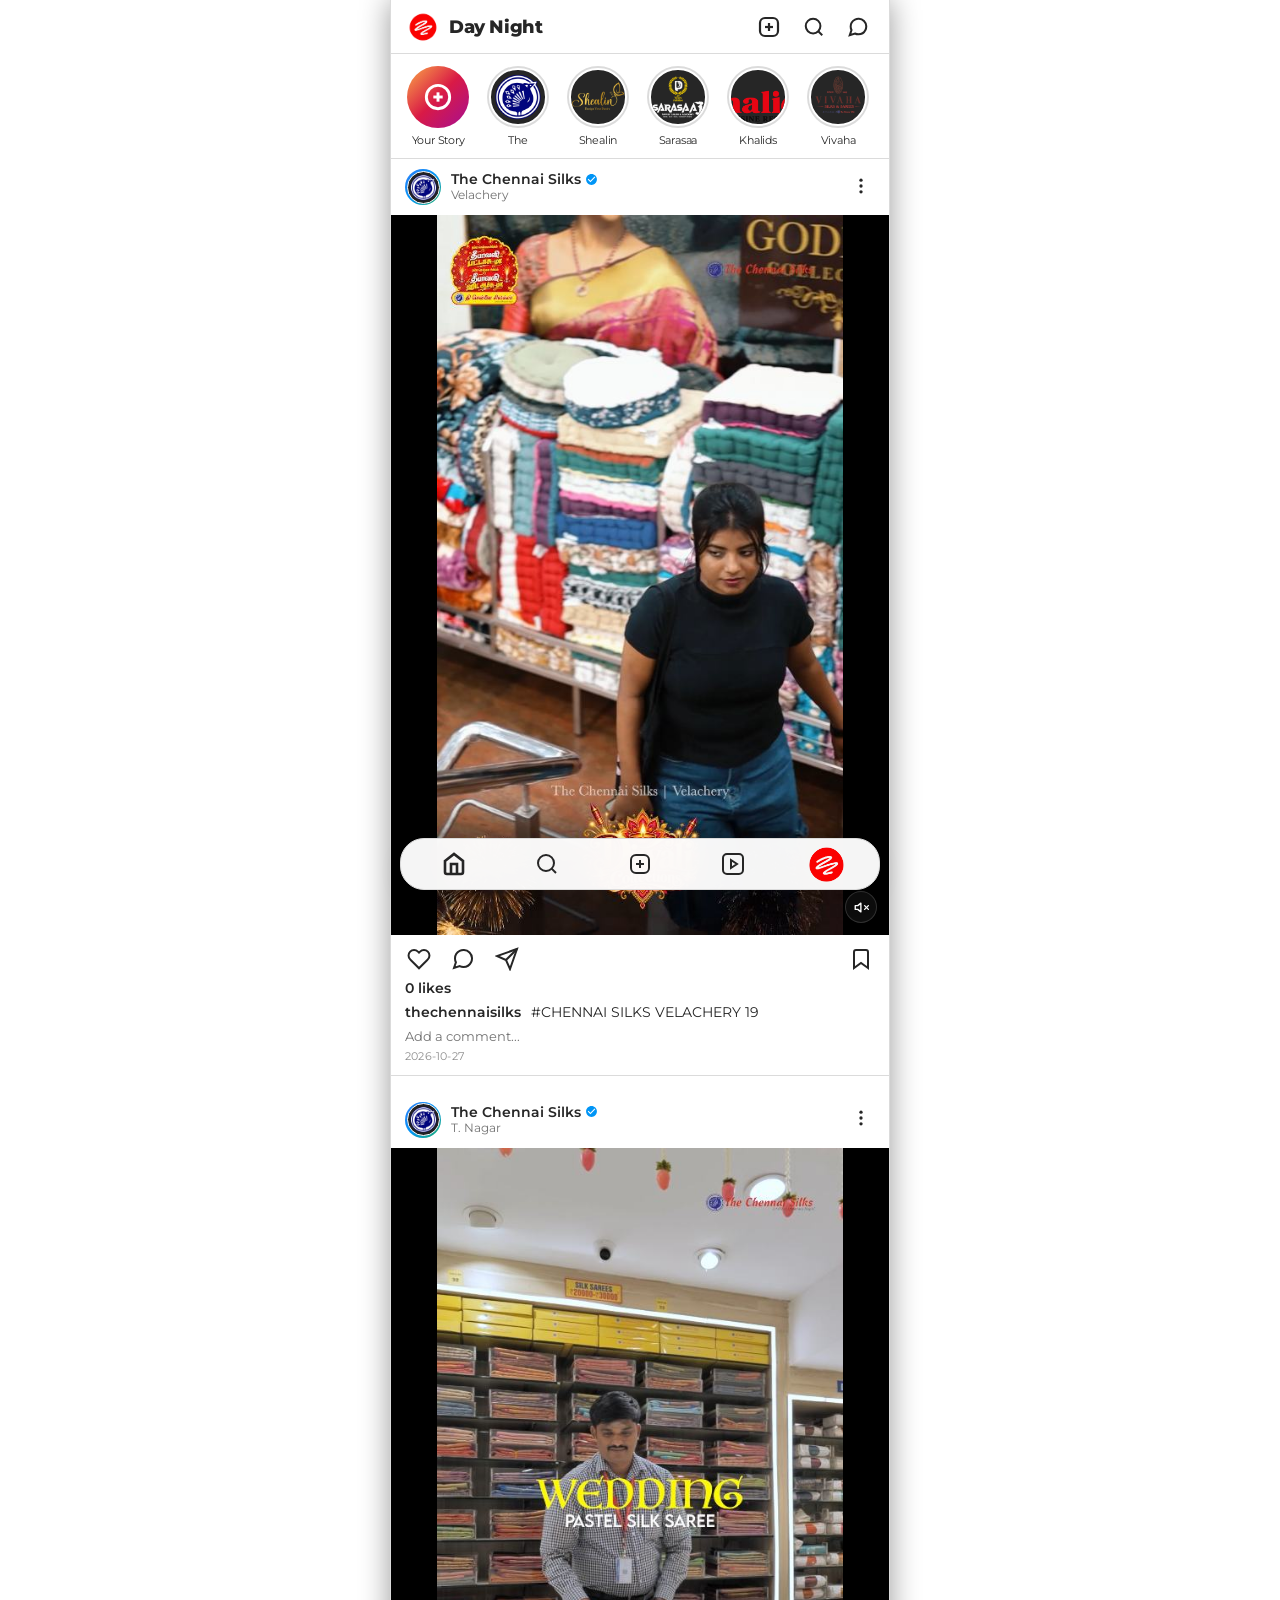
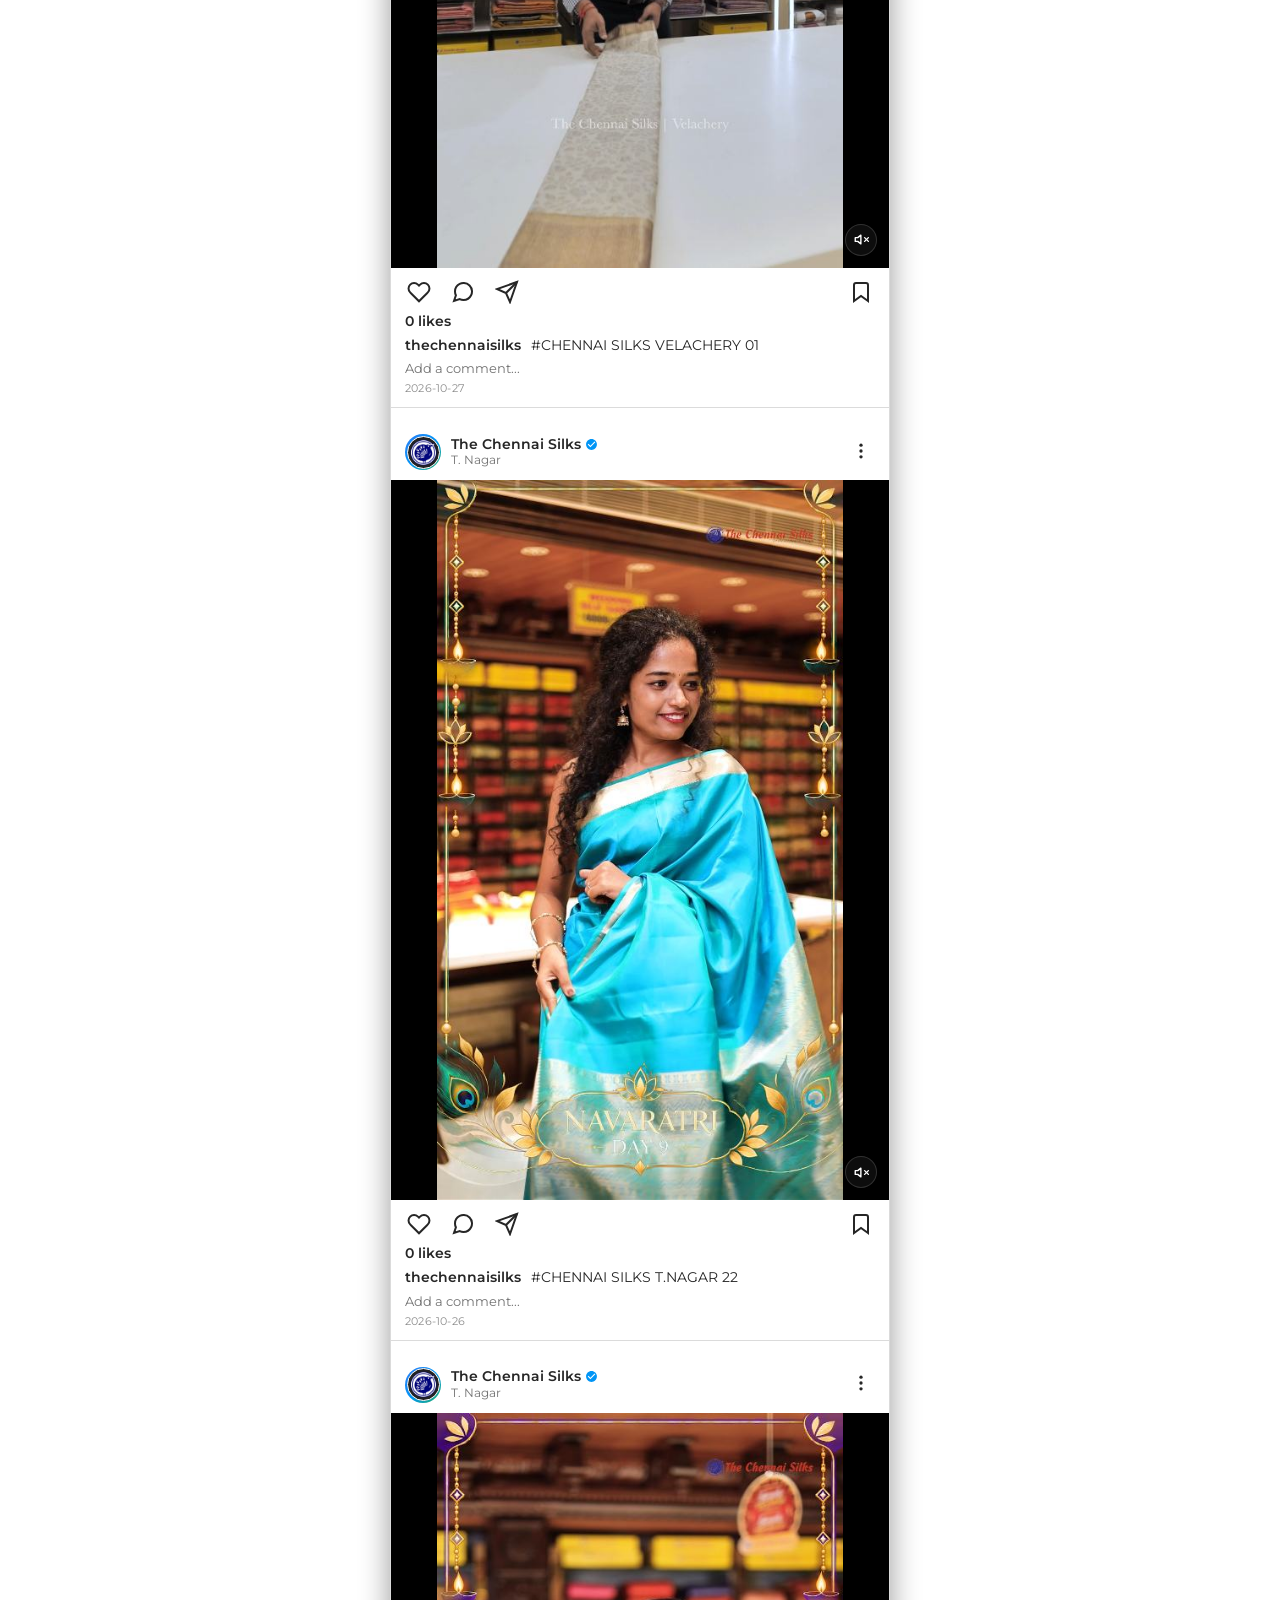
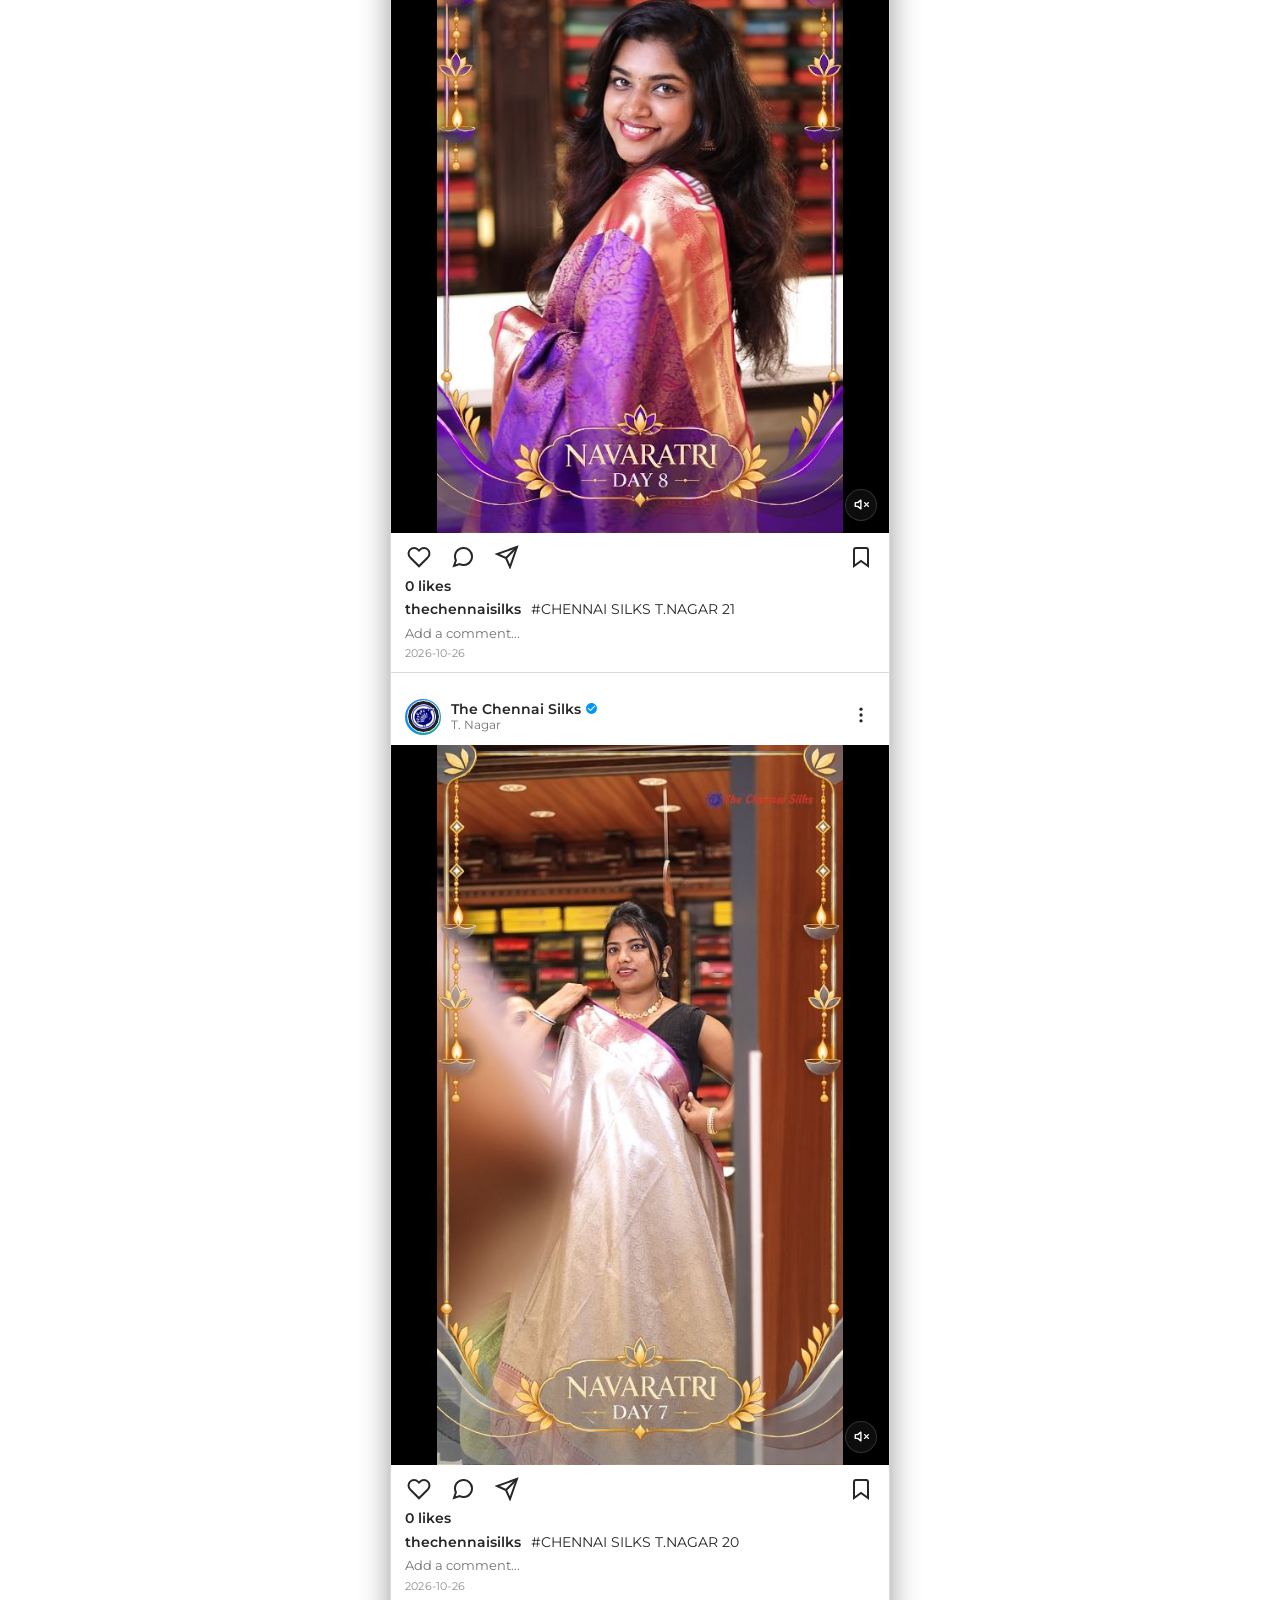
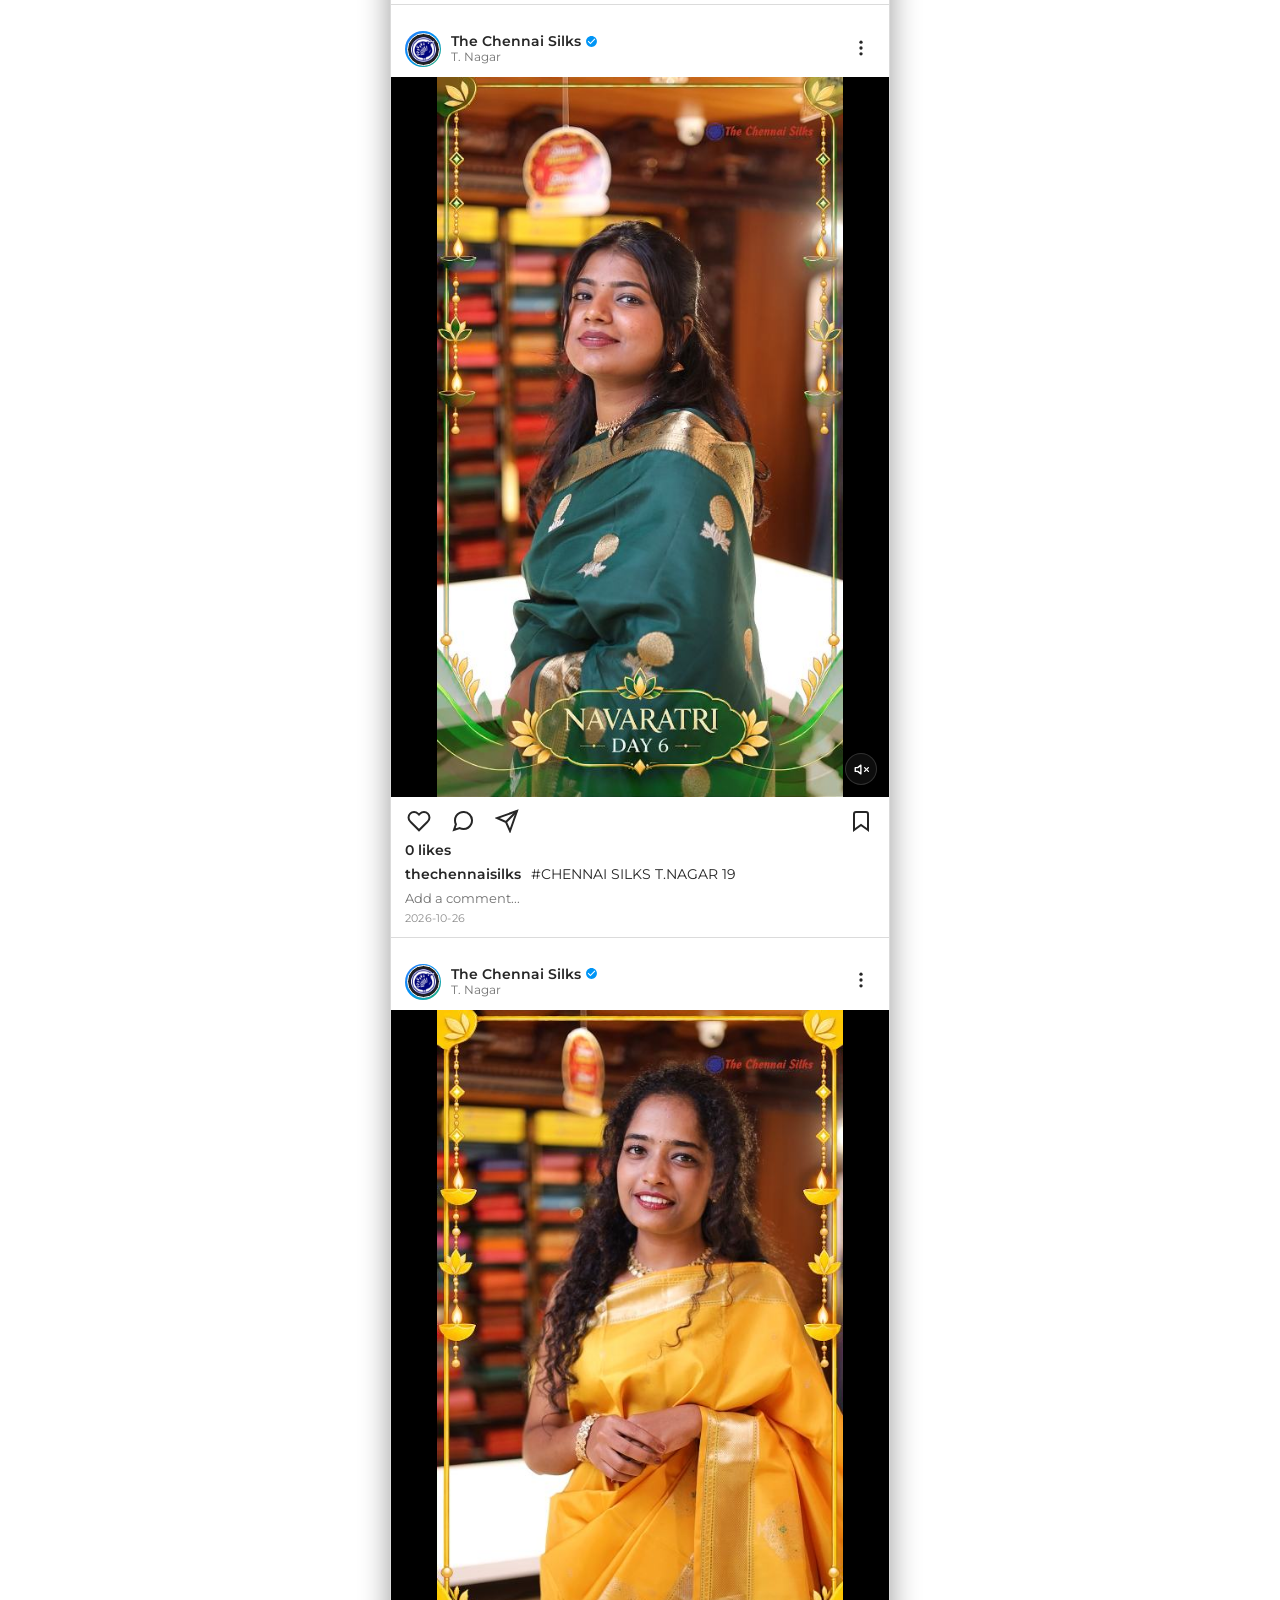
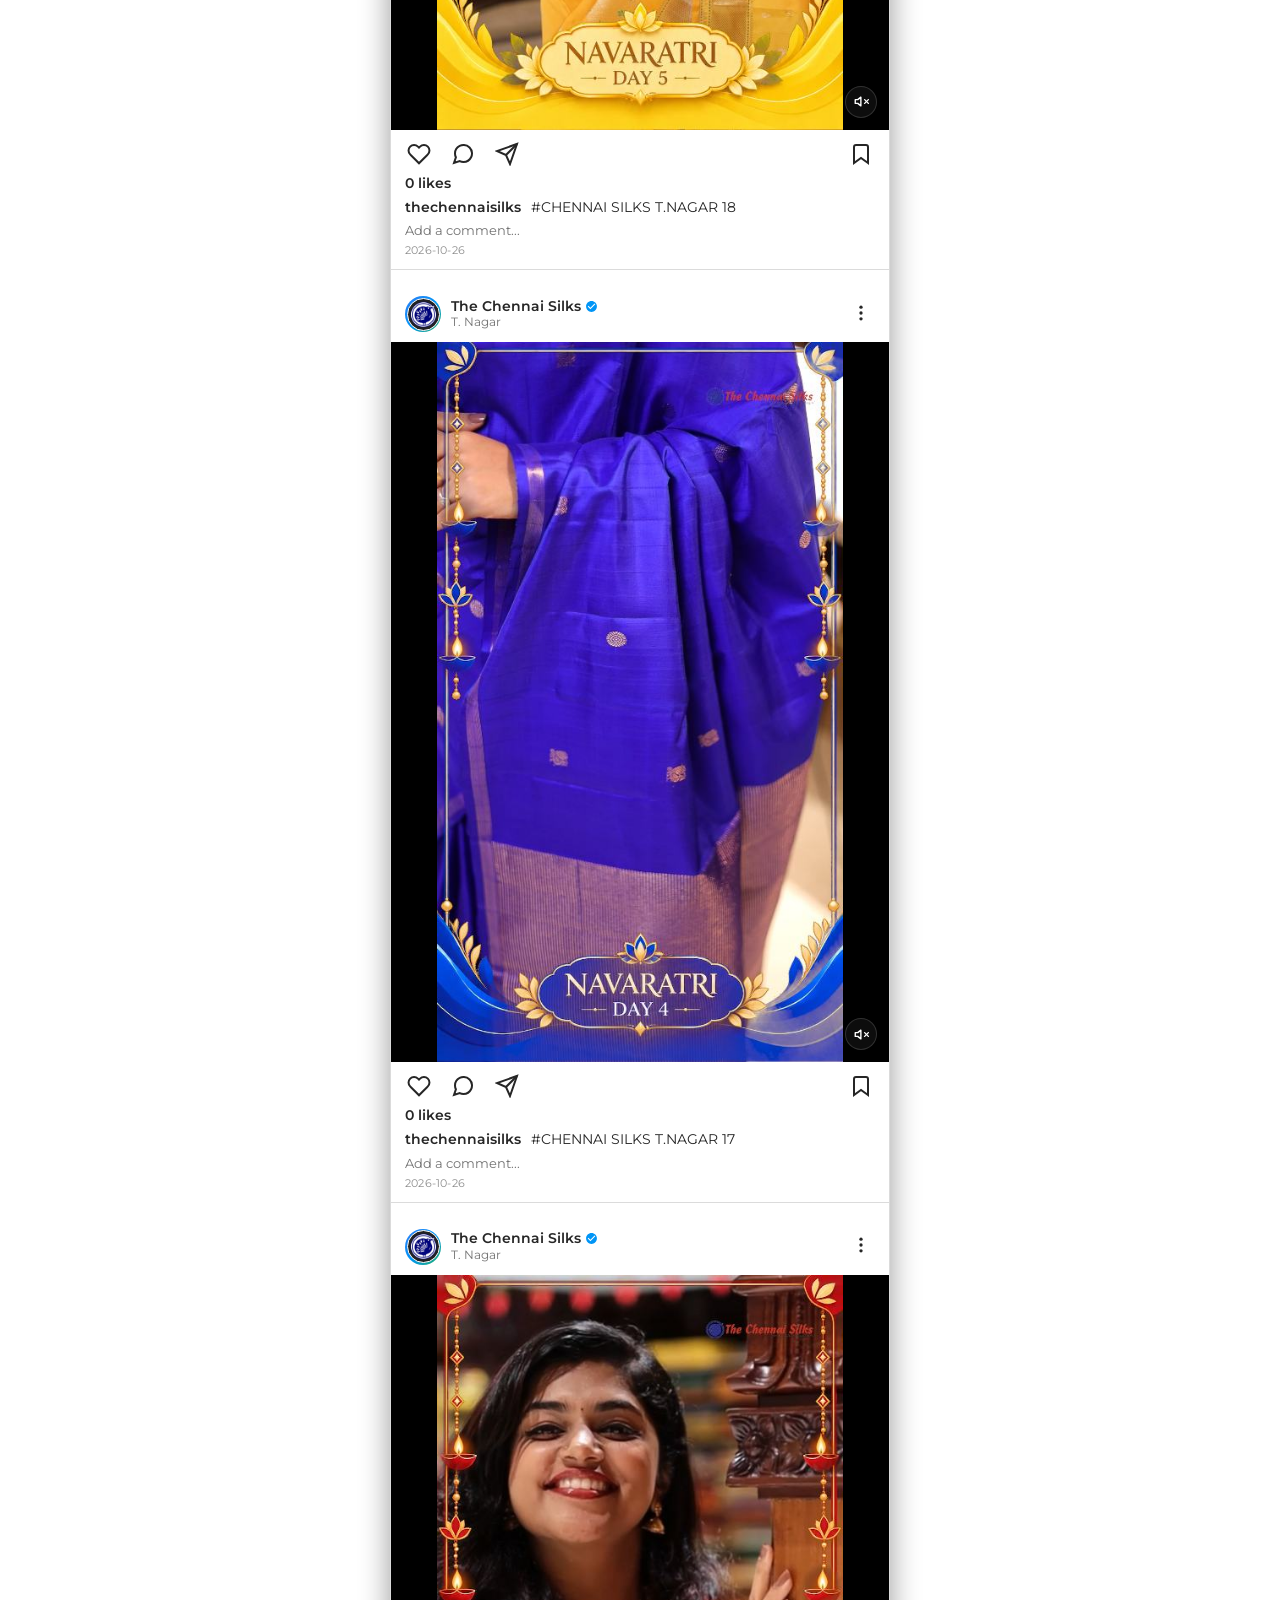
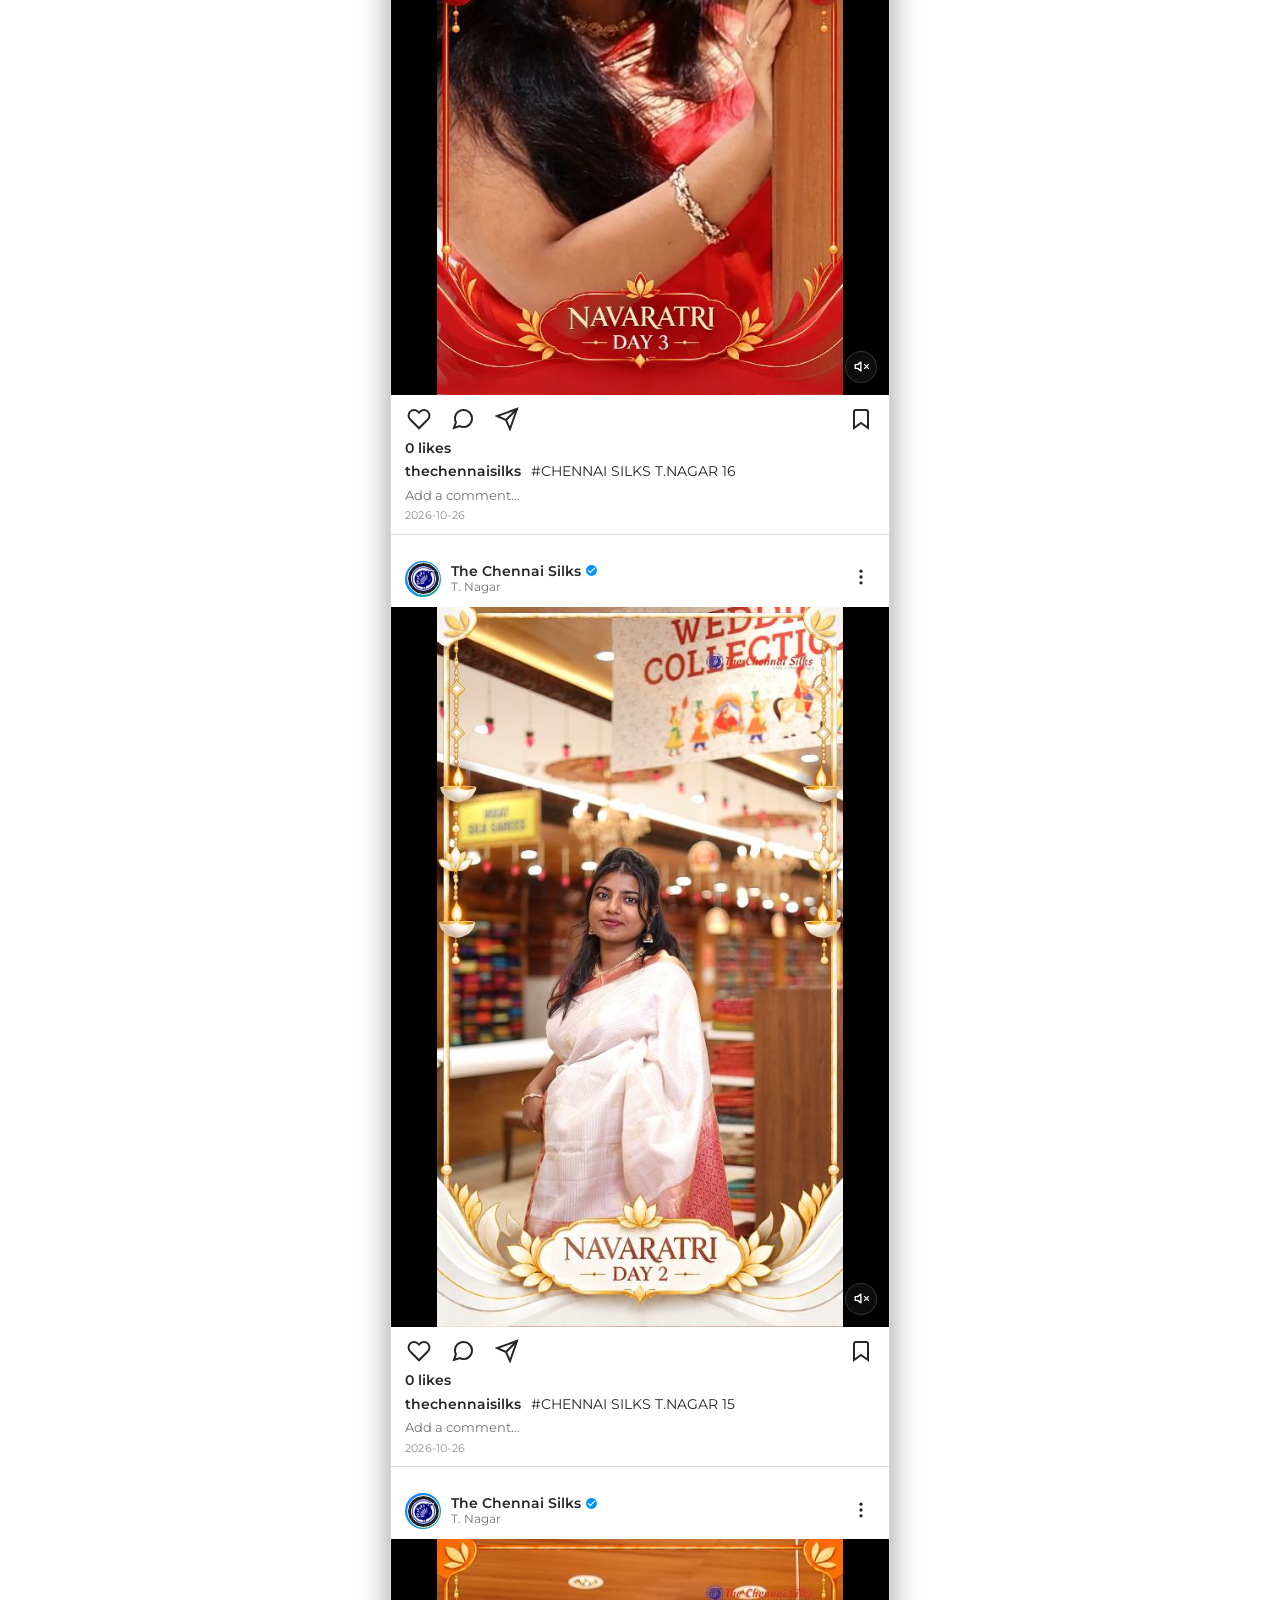
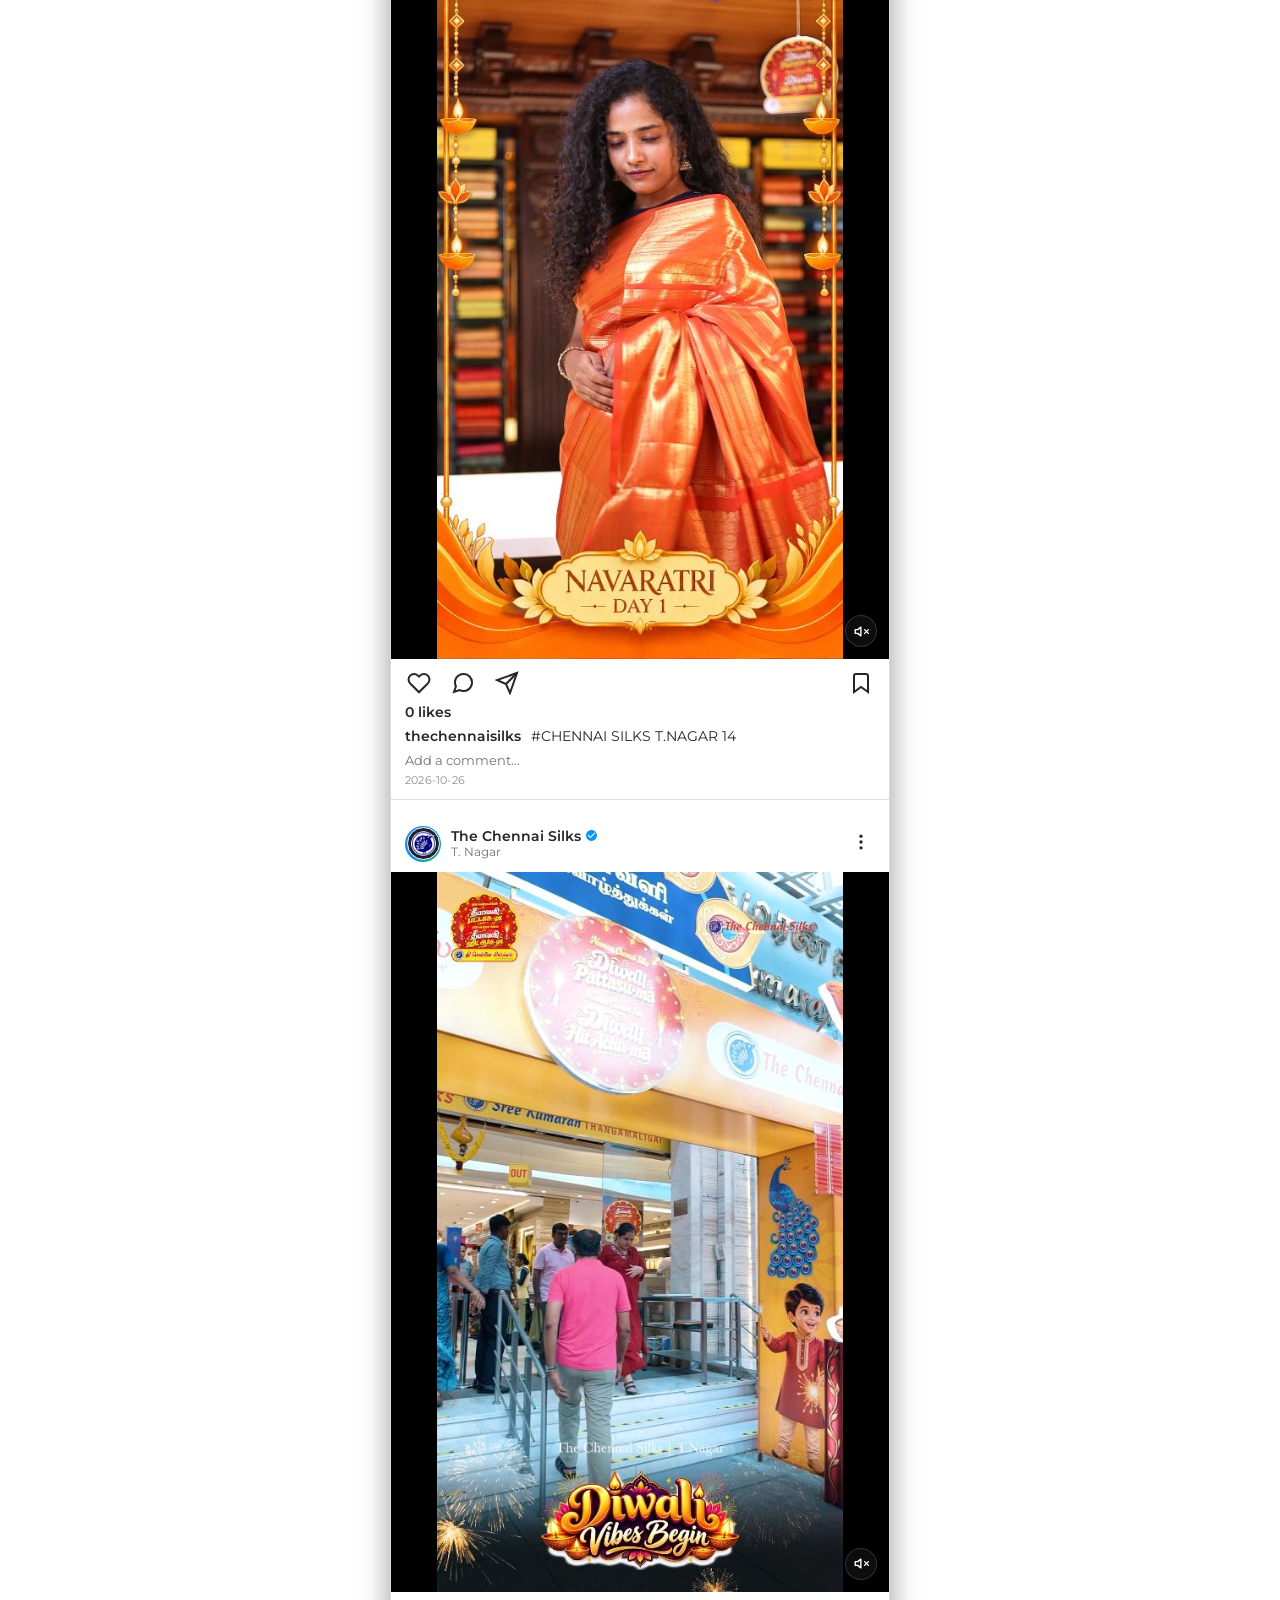
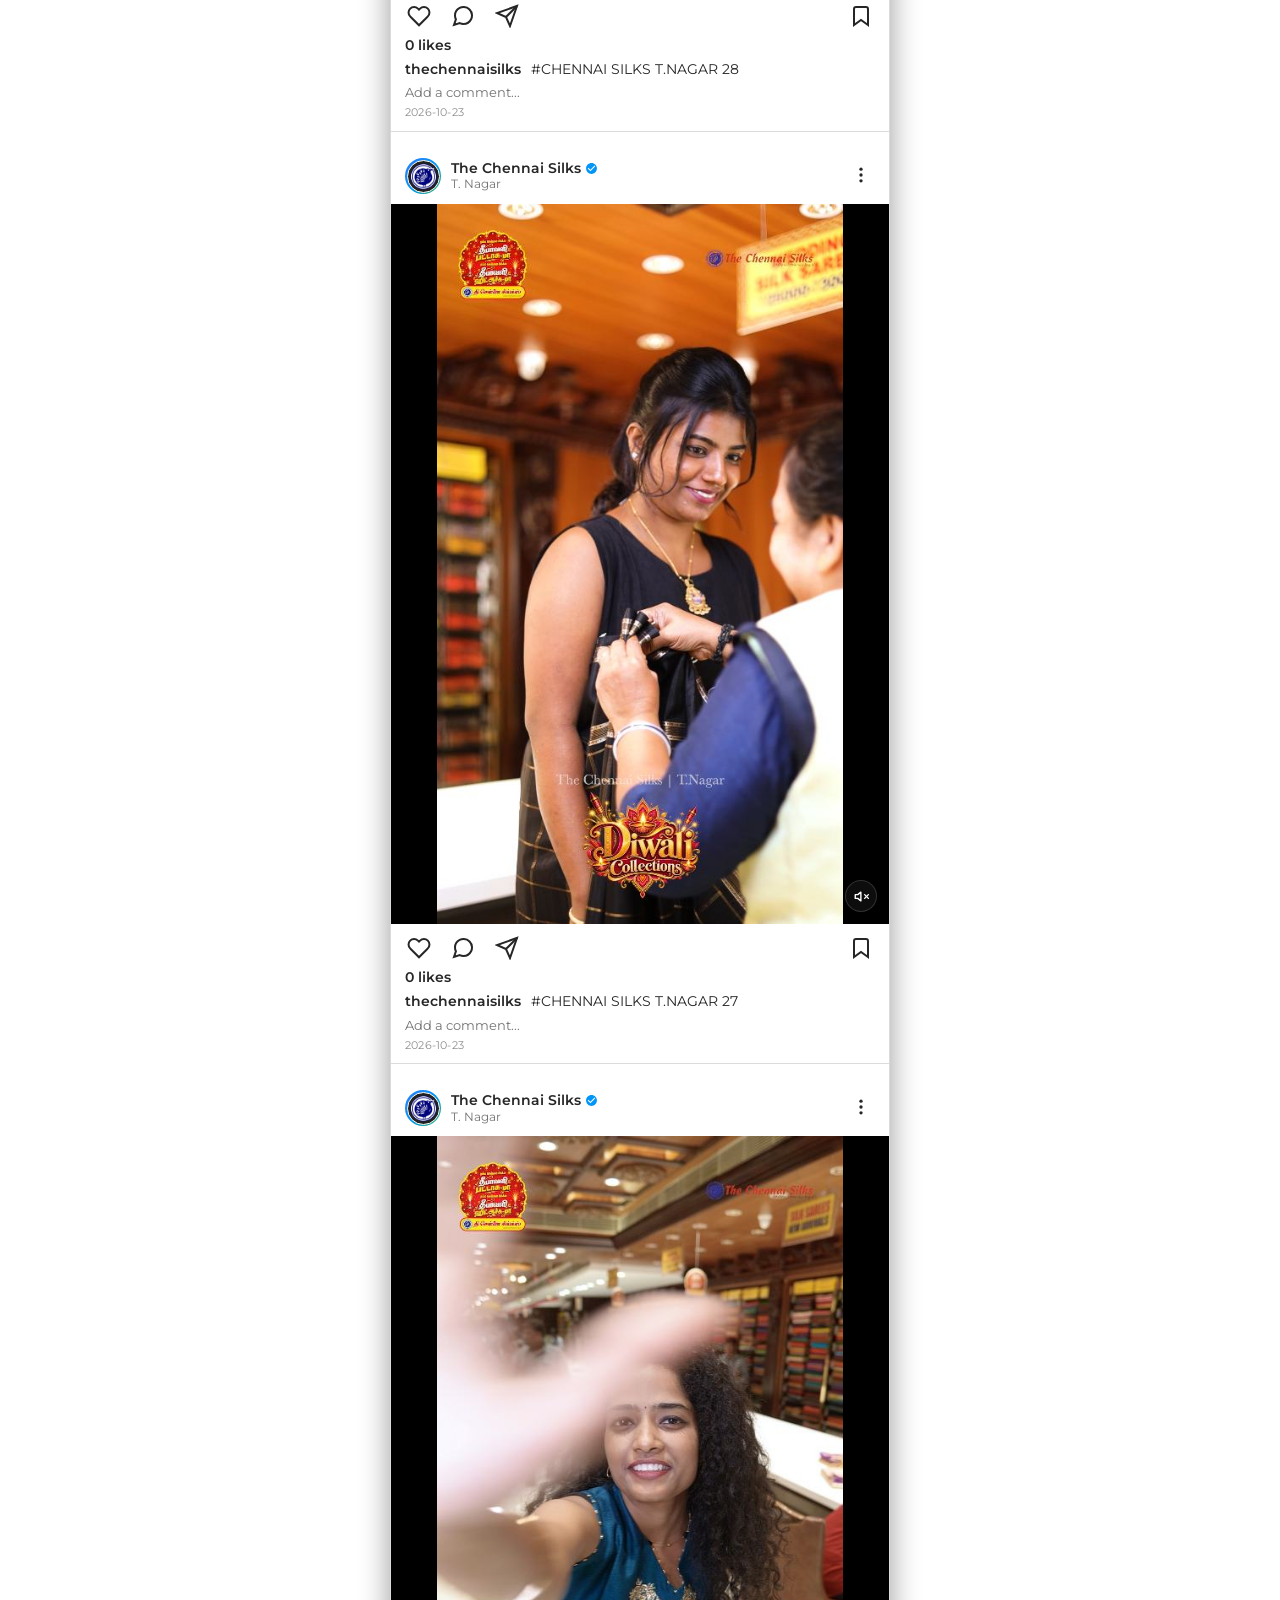
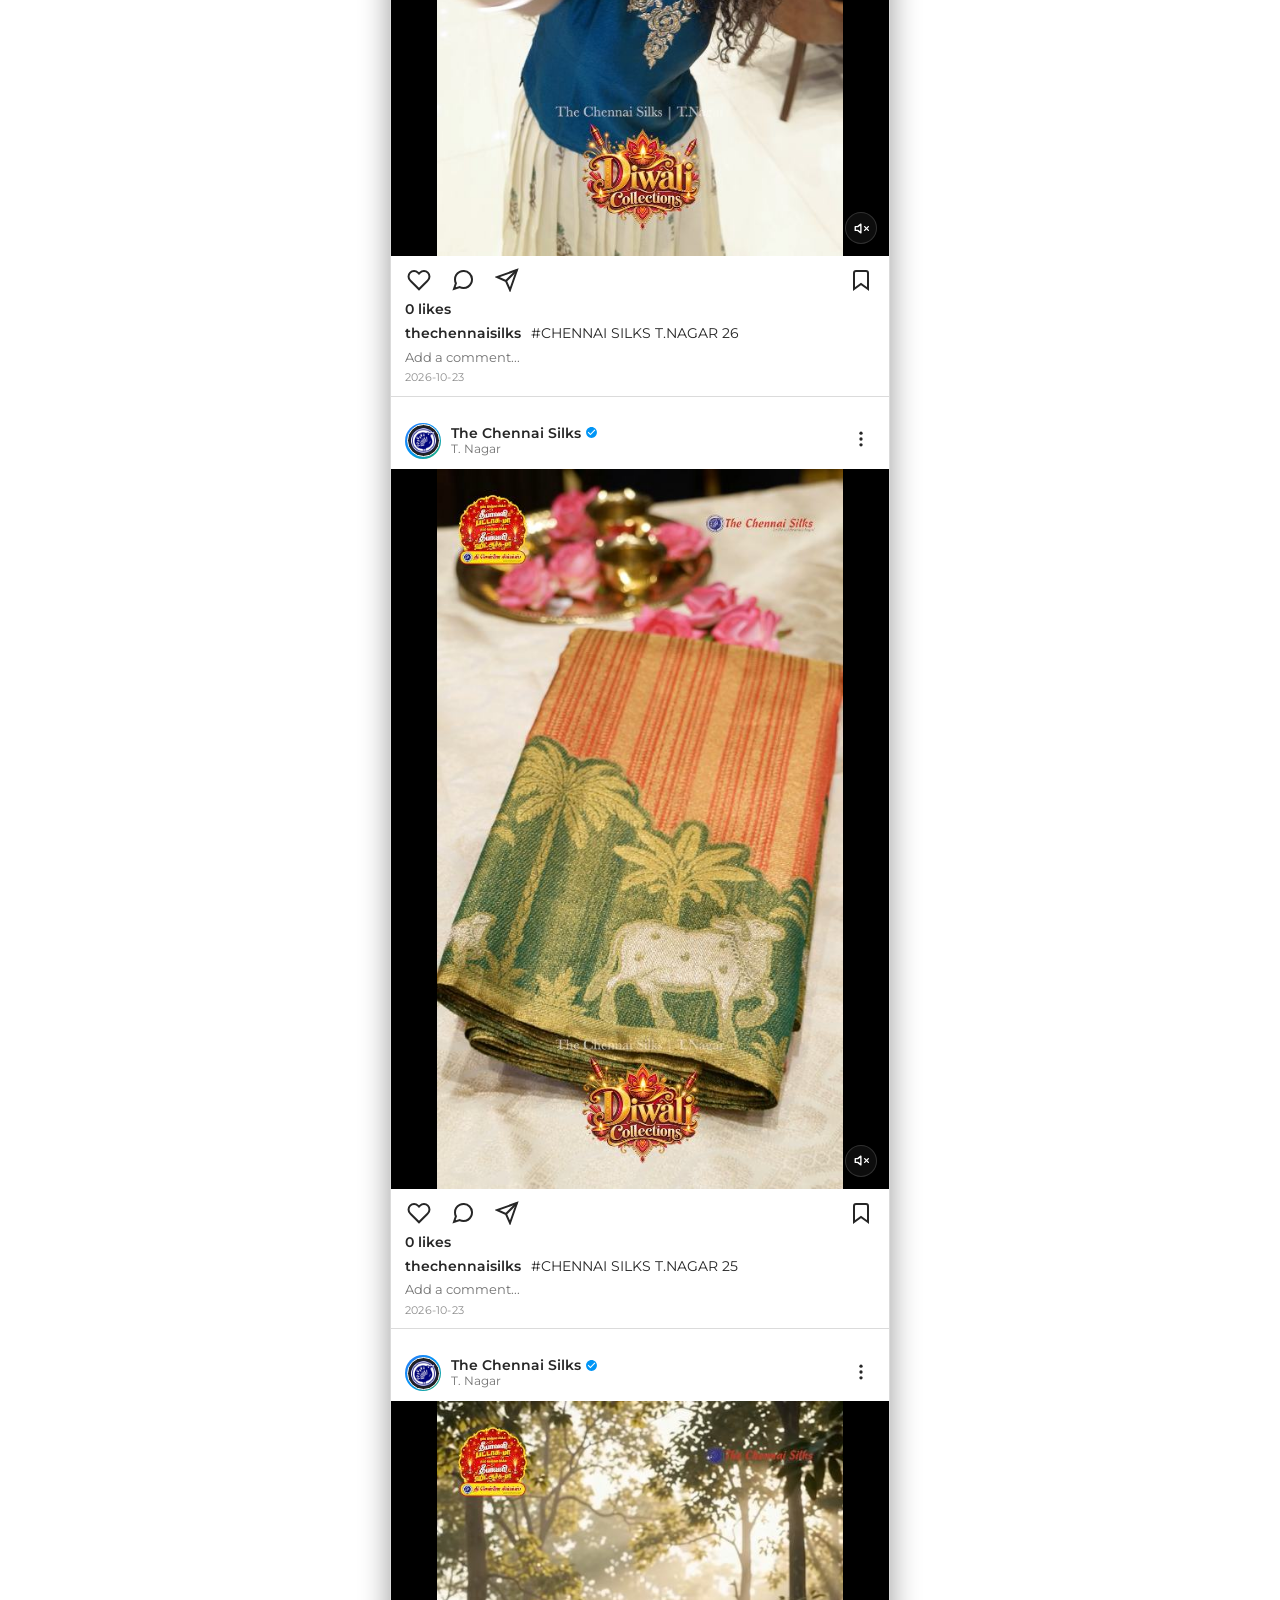
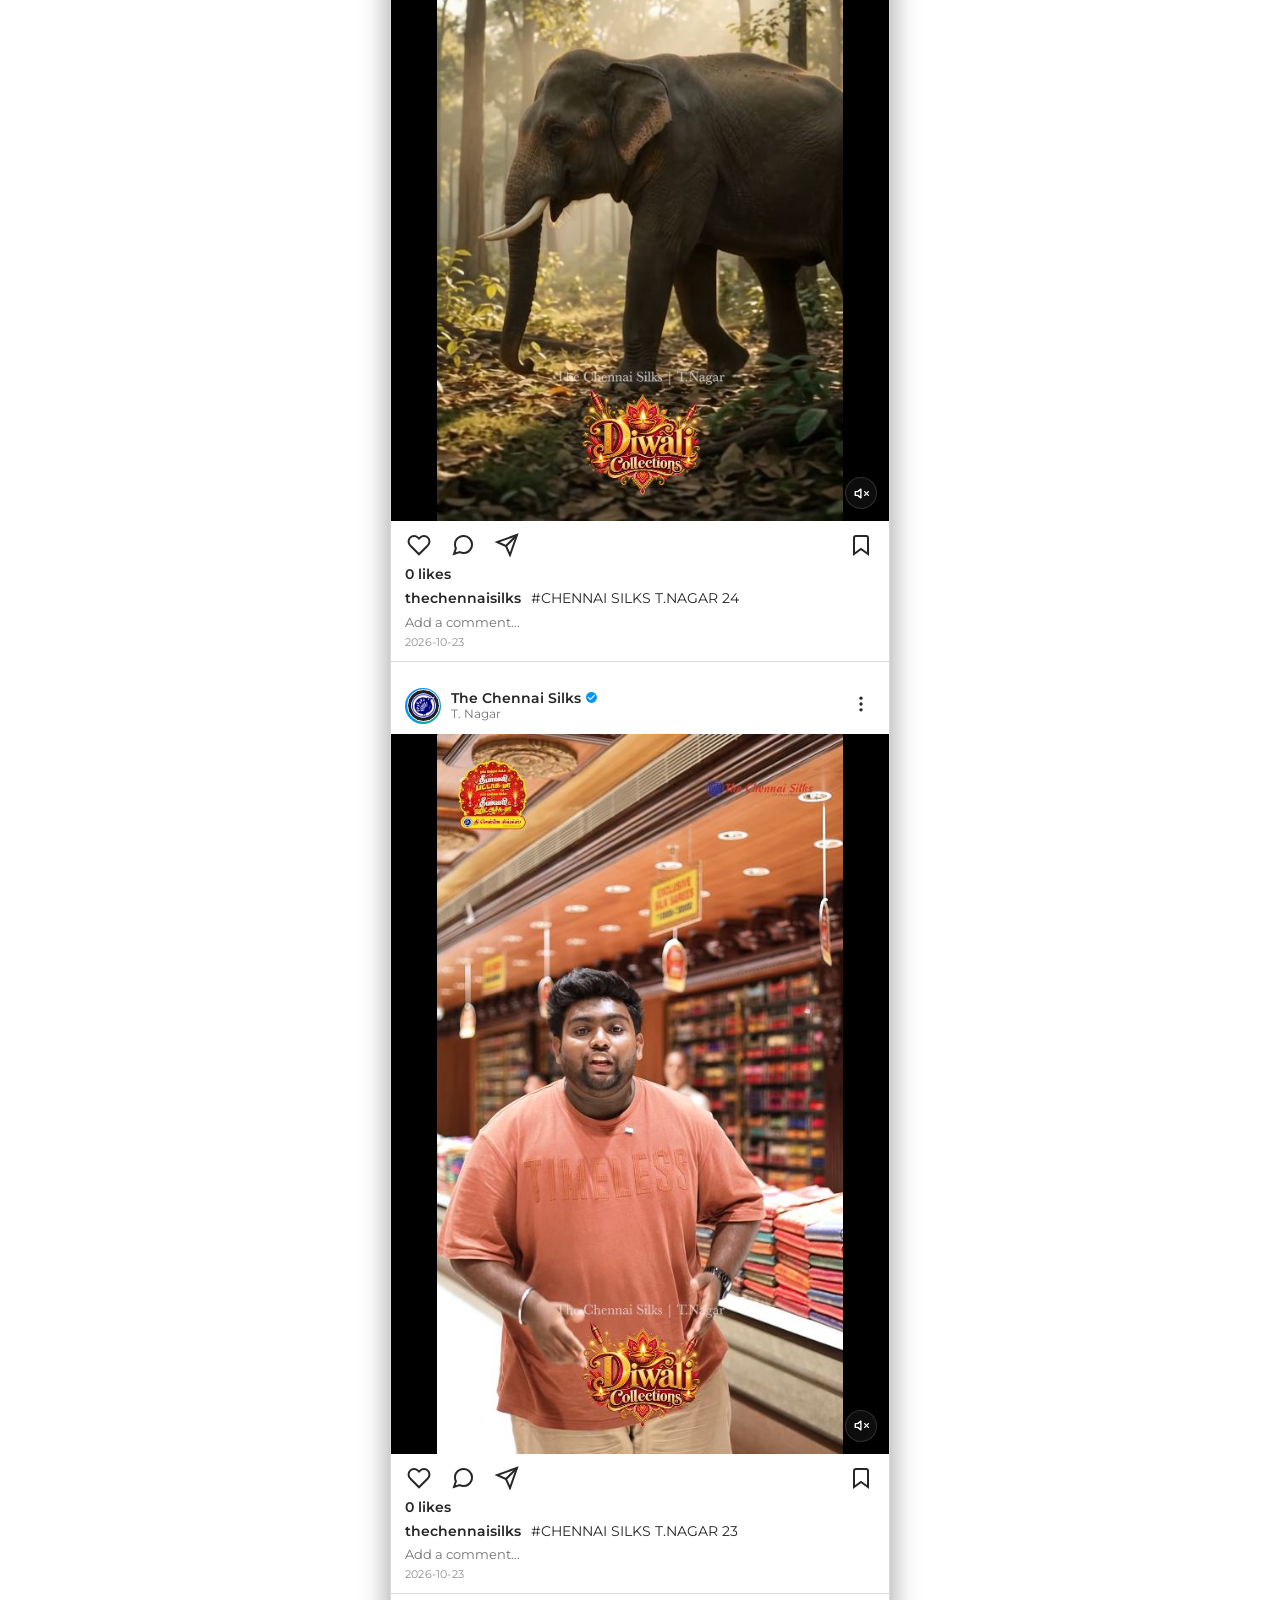
==== commit 1e399287: "feat(portal): add native app detection, instagram 3-dot bottom sheet, authentic reel upload studio, " ====
--- a/Media Portal/index.html
+++ b/Media Portal/index.html
@@ -17,14 +17,15 @@
   <link rel="stylesheet" href="https://fonts.googleapis.com/css2?family=Montserrat:wght@300;400;500;600;700;800;900&display=swap">
 
   <!-- Modular Instagram-Grade Stylesheets -->
-  <link rel="stylesheet" href="./Stylesheets/instagram-core.css?v=4.1">
-  <link rel="stylesheet" href="./Stylesheets/feed.css?v=4.1">
-  <link rel="stylesheet" href="./Stylesheets/reels.css?v=4.1">
-  <link rel="stylesheet" href="./Stylesheets/explore.css?v=4.1">
-  <link rel="stylesheet" href="./Stylesheets/settings.css?v=4.1">
-  <link rel="stylesheet" href="./Stylesheets/profile.css?v=4.1">
-  <link rel="stylesheet" href="./Stylesheets/upload.css?v=4.1">
-  <link rel="stylesheet" href="./Stylesheets/player.css?v=4.1">
+  <link rel="stylesheet" href="./Stylesheets/instagram-core.css?v=4.2">
+  <link rel="stylesheet" href="./Stylesheets/feed.css?v=4.2">
+  <link rel="stylesheet" href="./Stylesheets/reels.css?v=4.2">
+  <link rel="stylesheet" href="./Stylesheets/explore.css?v=4.2">
+  <link rel="stylesheet" href="./Stylesheets/settings.css?v=4.2">
+  <link rel="stylesheet" href="./Stylesheets/profile.css?v=4.2">
+  <link rel="stylesheet" href="./Stylesheets/upload.css?v=4.2">
+  <link rel="stylesheet" href="./Stylesheets/player.css?v=4.2">
+  <link rel="stylesheet" href="./Stylesheets/instagram-menu.css?v=4.2">
 
   <!-- Real Google Identity Services & Firebase Auth & Firestore SDKs -->
   <script src="https://accounts.google.com/gsi/client" async defer></script>
@@ -62,6 +63,9 @@
       </a>
 
       <div class="dnm-header-actions">
+        <button type="button" class="dnm-header-btn" id="dnm-btn-create-header" aria-label="Create Reel or Post">
+          <svg width="24" height="24" viewBox="0 0 24 24" fill="none" stroke="currentColor" stroke-width="2.2"><rect x="3" y="3" width="18" height="18" rx="5"/><line x1="12" y1="8" x2="12" y2="16"/><line x1="8" y1="12" x2="16" y2="12"/></svg>
+        </button>
         <button type="button" class="dnm-header-btn" id="dnm-btn-search-header" aria-label="Search">
           <svg width="22" height="22" viewBox="0 0 24 24" fill="none" stroke="currentColor" stroke-width="2.2"><circle cx="11" cy="11" r="8"/><line x1="21" y1="21" x2="16.65" y2="16.65"/></svg>
         </button>
@@ -146,18 +150,20 @@
   <div class="dnm-toast-container" id="dnm-toast-container"></div>
 
   <!-- Modular Scripts -->
-  <script src="./Scripts/runtime-config.js?v=4.1"></script>
-  <script src="./Scripts/storage-adapter.js?v=4.1"></script>
-  <script src="./Scripts/firebase-config.js?v=4.1"></script>
-  <script src="./Scripts/auth.js?v=4.1"></script>
-  <script src="./Scripts/data.js?v=4.1"></script>
-  <script src="./Scripts/player.js?v=4.1"></script>
-  <script src="./Scripts/feed.js?v=4.1"></script>
-  <script src="./Scripts/reels.js?v=4.1"></script>
-  <script src="./Scripts/settings.js?v=4.1"></script>
-  <script src="./Scripts/upload.js?v=4.1"></script>
-  <script src="./Scripts/stories.js?v=4.1"></script>
-  <script src="./Scripts/messaging.js?v=4.1"></script>
-  <script src="./Scripts/app.js?v=4.1"></script>
+  <script src="./Scripts/runtime-config.js?v=4.2"></script>
+  <script src="./Scripts/native-bridge.js?v=4.2"></script>
+  <script src="./Scripts/storage-adapter.js?v=4.2"></script>
+  <script src="./Scripts/firebase-config.js?v=4.2"></script>
+  <script src="./Scripts/auth.js?v=4.2"></script>
+  <script src="./Scripts/data.js?v=4.2"></script>
+  <script src="./Scripts/instagram-menu.js?v=4.2"></script>
+  <script src="./Scripts/player.js?v=4.2"></script>
+  <script src="./Scripts/feed.js?v=4.2"></script>
+  <script src="./Scripts/reels.js?v=4.2"></script>
+  <script src="./Scripts/settings.js?v=4.2"></script>
+  <script src="./Scripts/upload.js?v=4.2"></script>
+  <script src="./Scripts/stories.js?v=4.2"></script>
+  <script src="./Scripts/messaging.js?v=4.2"></script>
+  <script src="./Scripts/app.js?v=4.2"></script>
 </body>
 </html>
--- a/Media Portal/Stylesheets/upload.css
+++ b/Media Portal/Stylesheets/upload.css
@@ -1,273 +1,581 @@
 /* ==========================================================================
-   DAYNIGHT-MEDIA: INSTAGRAM-GRADE UPLOAD STUDIO MODAL
+   DAYNIGHT-MEDIA: INSTAGRAM-GRADE CREATE & UPLOAD STUDIO (Images 3, 4, 5)
    ========================================================================== */
-.dnm-upload-modal {
-  display: flex;
-  flex-direction: column;
-  padding: 0 !important;
-  border-radius: 18px !important;
+
+/* 1. Create Bottom Sheet (Image 3) */
+.ig-create-scrim {
+  position: fixed;
+  inset: 0;
+  z-index: 999990;
+  background: rgba(0, 0, 0, 0.65);
+  backdrop-filter: blur(4px);
+  -webkit-backdrop-filter: blur(4px);
+  display: flex;
+  align-items: flex-end;
+  justify-content: center;
+  opacity: 0;
+  pointer-events: none;
+  transition: opacity 0.22s cubic-bezier(0.16, 1, 0.3, 1);
+}
+
+.ig-create-scrim.active {
+  opacity: 1;
+  pointer-events: auto;
+}
+
+.ig-create-sheet {
+  width: 100%;
+  max-width: 480px;
+  background: var(--ig-bg-surface, #FFFFFF);
+  color: var(--ig-text-primary, #262626);
+  border-radius: 20px 20px 0 0;
+  box-shadow: 0 -8px 30px rgba(0, 0, 0, 0.35);
+  display: flex;
+  flex-direction: column;
   overflow: hidden;
-  max-width: 500px;
-  width: 92%;
-  background: var(--ig-surface, #1e1e1e);
-  border: 1px solid var(--ig-border, rgba(255,255,255,0.12));
-  box-shadow: 0 24px 60px rgba(0,0,0,0.85);
-  animation: dnmScaleIn 0.22s cubic-bezier(0.16, 1, 0.3, 1);
-}
-
-.dnm-upload-header {
+  transform: translateY(100%);
+  transition: transform 0.26s cubic-bezier(0.175, 0.885, 0.32, 1.15);
+  padding-bottom: max(env(safe-area-inset-bottom, 0px), 16px);
+}
+
+[data-theme="dark"] .ig-create-sheet,
+.dnm-dark-mode .ig-create-sheet {
+  background: #262626;
+  color: #FFFFFF;
+}
+
+.ig-create-scrim.active .ig-create-sheet {
+  transform: translateY(0);
+}
+
+.ig-create-handle-bar {
+  display: flex;
+  align-items: center;
+  justify-content: center;
+  padding: 10px 0 4px;
+}
+
+.ig-create-handle {
+  width: 38px;
+  height: 4px;
+  border-radius: 9999px;
+  background: rgba(120, 120, 128, 0.32);
+}
+
+.ig-create-title {
+  text-align: center;
+  font-size: 16px;
+  font-weight: 700;
+  padding: 6px 16px 10px;
+  border-bottom: 1px solid rgba(120, 120, 128, 0.12);
+}
+
+.ig-create-list {
+  display: flex;
+  flex-direction: column;
+  padding: 4px 12px;
+}
+
+.ig-create-item {
   display: flex;
   align-items: center;
   justify-content: space-between;
-  border-bottom: 1px solid var(--ig-border);
-  padding: 12px 16px;
-  background: var(--ig-surface);
-}
-
-.dnm-upload-title {
-  font-size: 15px;
-  font-weight: 700;
-  color: var(--ig-text-primary);
-  letter-spacing: -0.2px;
-}
-
-.dnm-upload-nav-btn {
+  padding: 14px 8px;
   background: none;
   border: none;
-  color: var(--ig-accent, #0095f6);
+  color: inherit;
+  font-size: 15px;
+  font-weight: 600;
+  cursor: pointer;
+  border-radius: 12px;
+  transition: background 0.12s ease;
+  user-select: none;
+}
+
+.ig-create-item:active {
+  background: rgba(120, 120, 128, 0.08);
+}
+
+.ig-create-item-left {
+  display: flex;
+  align-items: center;
+  gap: 14px;
+}
+
+.ig-create-item-icon {
+  width: 24px;
+  height: 24px;
+  display: flex;
+  align-items: center;
+  justify-content: center;
+  color: inherit;
+}
+
+.ig-create-badge-new {
+  background: #0095F6;
+  color: #FFFFFF;
+  font-size: 11px;
+  font-weight: 700;
+  padding: 2px 7px;
+  border-radius: 9999px;
+  letter-spacing: 0.2px;
+}
+
+
+/* 2. Instagram "New Reel" Studio Fullscreen Overlay (Images 4 & 5) */
+.ig-studio-scrim {
+  position: fixed;
+  inset: 0;
+  z-index: 999995;
+  background: #000000;
+  color: #FFFFFF;
+  display: flex;
+  flex-direction: column;
+  overflow: hidden;
+  width: 100vw;
+  height: 100%;
+  height: 100dvh;
+}
+
+/* Studio Header */
+.ig-studio-header {
+  position: relative;
+  display: flex;
+  align-items: center;
+  justify-content: space-between;
+  padding: max(calc(10px + env(safe-area-inset-top, 0px)), 14px) 16px 12px;
+  background: #000000;
+  border-bottom: 1px solid rgba(255, 255, 255, 0.1);
+  z-index: 10;
+  flex-shrink: 0;
+}
+
+.ig-studio-btn {
+  background: none;
+  border: none;
+  color: #FFFFFF;
+  cursor: pointer;
+  padding: 6px;
+  display: flex;
+  align-items: center;
+  justify-content: center;
+  border-radius: 50%;
+  transition: opacity 0.15s ease;
+}
+
+.ig-studio-btn:active {
+  opacity: 0.6;
+}
+
+.ig-studio-title {
+  font-size: 17px;
+  font-weight: 700;
+  letter-spacing: -0.2px;
+}
+
+/* --- Screen 1: Reel Media Picker (Image 4) --- */
+.ig-picker-view {
+  display: flex;
+  flex-direction: column;
+  flex: 1;
+  overflow: hidden;
+  position: relative;
+}
+
+/* Drafts & Templates Top Pills */
+.ig-picker-pills-row {
+  display: flex;
+  align-items: center;
+  gap: 10px;
+  padding: 10px 16px;
+  flex-shrink: 0;
+}
+
+.ig-picker-pill {
+  display: flex;
+  align-items: center;
+  gap: 8px;
+  background: rgba(255, 255, 255, 0.12);
+  border: 1px solid rgba(255, 255, 255, 0.18);
+  border-radius: 12px;
+  padding: 10px 18px;
+  color: #FFFFFF;
   font-size: 14px;
+  font-weight: 600;
+  cursor: pointer;
+  transition: background 0.15s ease;
+}
+
+.ig-picker-pill:active {
+  background: rgba(255, 255, 255, 0.22);
+}
+
+/* Recents Dropdown Bar */
+.ig-picker-recents-bar {
+  display: flex;
+  align-items: center;
+  justify-content: space-between;
+  padding: 8px 16px;
+  flex-shrink: 0;
+}
+
+.ig-picker-recents-title {
+  display: flex;
+  align-items: center;
+  gap: 6px;
+  font-size: 16px;
   font-weight: 700;
-  cursor: pointer;
-  padding: 4px 8px;
-  border-radius: 6px;
-  transition: opacity 0.15s ease;
-}
-.dnm-upload-nav-btn:hover {
-  opacity: 0.85;
-}
-.dnm-upload-nav-btn.disabled {
-  opacity: 0.4;
+  color: #FFFFFF;
+  cursor: pointer;
+}
+
+.ig-picker-select-btn {
+  display: flex;
+  align-items: center;
+  gap: 6px;
+  background: rgba(255, 255, 255, 0.12);
+  border: none;
+  border-radius: 9999px;
+  padding: 6px 14px;
+  color: #FFFFFF;
+  font-size: 13px;
+  font-weight: 600;
+  cursor: pointer;
+}
+
+/* Media Grid */
+.ig-picker-grid {
+  display: grid;
+  grid-template-columns: repeat(3, 1fr);
+  gap: 2px;
+  overflow-y: auto;
+  -webkit-overflow-scrolling: touch;
+  flex: 1;
+  padding-bottom: 80px;
+}
+
+.ig-picker-tile {
+  position: relative;
+  aspect-ratio: 1/1;
+  background: #111111;
+  cursor: pointer;
+  overflow: hidden;
+}
+
+.ig-picker-tile img,
+.ig-picker-tile video {
+  width: 100%;
+  height: 100%;
+  object-fit: cover;
+  display: block;
+}
+
+.ig-picker-tile.camera-tile {
+  display: flex;
+  flex-direction: column;
+  align-items: center;
+  justify-content: center;
+  gap: 6px;
+  background: #1a1a1a;
+  border: 1px dashed rgba(255, 255, 255, 0.2);
+}
+
+.ig-picker-tile-duration {
+  position: absolute;
+  bottom: 6px;
+  right: 6px;
+  background: rgba(0, 0, 0, 0.68);
+  backdrop-filter: blur(4px);
+  color: #FFFFFF;
+  font-size: 11px;
+  font-weight: 600;
+  padding: 2px 5px;
+  border-radius: 4px;
+}
+
+/* Floating Bottom Reel Templates Pill (Image 4) */
+.ig-picker-floating-pill-wrap {
+  position: absolute;
+  bottom: max(env(safe-area-inset-bottom, 0px), 16px);
+  left: 0;
+  right: 0;
+  display: flex;
+  justify-content: center;
+  z-index: 20;
   pointer-events: none;
 }
 
-.dnm-upload-body {
-  padding: 16px;
-  display: flex;
-  flex-direction: column;
+.ig-picker-floating-pill {
+  pointer-events: auto;
+  background: #1a1a1a;
+  border: 1px solid rgba(255, 255, 255, 0.22);
+  color: #FFFFFF;
+  border-radius: 9999px;
+  padding: 10px 24px;
+  font-size: 12.5px;
+  font-weight: 800;
+  letter-spacing: 0.8px;
+  box-shadow: 0 4px 20px rgba(0, 0, 0, 0.6);
+  cursor: pointer;
+  display: flex;
+  align-items: center;
+  gap: 8px;
+}
+
+.ig-picker-floating-pill:active {
+  transform: scale(0.96);
+}
+
+
+/* --- Screen 2: Reel Details & Sharing (Image 5) --- */
+.ig-details-view {
+  display: flex;
+  flex-direction: column;
+  flex: 1;
+  overflow-y: auto;
+  -webkit-overflow-scrolling: touch;
+  padding-bottom: 90px;
+  background: #000000;
+}
+
+/* Media Thumbnail & Edit Cover Button (Image 5) */
+.ig-details-preview-card {
+  position: relative;
+  width: 140px;
+  height: 210px;
+  margin: 16px auto 12px;
+  border-radius: 16px;
+  overflow: hidden;
+  box-shadow: 0 8px 30px rgba(0, 0, 0, 0.7);
+  background: #1c1c1c;
+}
+
+.ig-details-preview-media {
+  width: 100%;
+  height: 100%;
+  object-fit: cover;
+  display: block;
+}
+
+.ig-details-edit-cover-btn {
+  position: absolute;
+  bottom: 10px;
+  left: 50%;
+  transform: translateX(-50%);
+  background: rgba(0, 0, 0, 0.65);
+  backdrop-filter: blur(8px);
+  -webkit-backdrop-filter: blur(8px);
+  border: 1px solid rgba(255, 255, 255, 0.2);
+  border-radius: 9999px;
+  padding: 5px 14px;
+  color: #FFFFFF;
+  font-size: 12px;
+  font-weight: 600;
+  cursor: pointer;
+  white-space: nowrap;
+}
+
+.ig-details-edit-cover-btn:active {
+  opacity: 0.7;
+}
+
+/* Caption Input */
+.ig-details-caption-wrap {
+  padding: 8px 16px;
+}
+
+.ig-details-caption-inp {
+  width: 100%;
+  background: none;
+  border: none;
+  outline: none;
+  color: #FFFFFF;
+  font-size: 14.5px;
+  line-height: 1.45;
+  resize: none;
+  min-height: 60px;
+  font-family: inherit;
+}
+
+.ig-details-caption-inp::placeholder {
+  color: rgba(255, 255, 255, 0.45);
+}
+
+/* Quick Action Chips Row (Image 5) */
+.ig-details-chips-row {
+  display: flex;
+  align-items: center;
+  gap: 8px;
+  padding: 4px 16px 14px;
+  overflow-x: auto;
+  -webkit-overflow-scrolling: touch;
+  scrollbar-width: none;
+}
+
+.ig-details-chips-row::-webkit-scrollbar {
+  display: none;
+}
+
+.ig-details-chip {
+  display: flex;
+  align-items: center;
+  gap: 6px;
+  background: rgba(255, 255, 255, 0.1);
+  border: 1px solid rgba(255, 255, 255, 0.14);
+  border-radius: 8px;
+  padding: 6px 12px;
+  color: #FFFFFF;
+  font-size: 13px;
+  font-weight: 500;
+  cursor: pointer;
+  white-space: nowrap;
+  user-select: none;
+}
+
+.ig-details-chip:active {
+  background: rgba(255, 255, 255, 0.2);
+}
+
+/* Settings List Rows (Image 5) */
+.ig-details-settings-list {
+  display: flex;
+  flex-direction: column;
+  padding: 0 16px;
+}
+
+.ig-details-row {
+  display: flex;
+  align-items: center;
+  justify-content: space-between;
+  padding: 15px 0;
+  border-bottom: 1px solid rgba(255, 255, 255, 0.08);
+  cursor: pointer;
+  user-select: none;
+}
+
+.ig-details-row:active {
+  opacity: 0.7;
+}
+
+.ig-details-row-left {
+  display: flex;
+  align-items: flex-start;
   gap: 14px;
-  max-height: calc(85dvh - 60px);
-  overflow-y: auto;
-}
-
-.dnm-upload-dropzone {
-  border: 2px dashed var(--ig-border);
-  border-radius: 14px;
-  padding: 40px 20px;
-  display: flex;
-  flex-direction: column;
-  align-items: center;
-  justify-content: center;
+  flex: 1;
+}
+
+.ig-details-row-icon {
+  width: 22px;
+  height: 22px;
+  color: #FFFFFF;
+  flex-shrink: 0;
+  margin-top: 1px;
+}
+
+.ig-details-row-content {
+  display: flex;
+  flex-direction: column;
+  gap: 2px;
+}
+
+.ig-details-row-title {
+  font-size: 14.5px;
+  font-weight: 600;
+  color: #FFFFFF;
+}
+
+.ig-details-row-subtext {
+  font-size: 11.5px;
+  color: rgba(255, 255, 255, 0.5);
+  line-height: 1.35;
+  max-width: 270px;
+}
+
+.ig-details-row-right {
+  display: flex;
+  align-items: center;
+  gap: 8px;
+  color: rgba(255, 255, 255, 0.5);
+  font-size: 13px;
+}
+
+/* Real-Time Upload Progress Box */
+.ig-details-progress-card {
+  margin: 14px 16px;
+  background: rgba(255, 255, 255, 0.07);
+  border: 1px solid rgba(255, 255, 255, 0.12);
+  border-radius: 12px;
+  padding: 12px 14px;
+  display: flex;
+  flex-direction: column;
+  gap: 8px;
+}
+
+.ig-details-progress-bar {
+  height: 6px;
+  background: rgba(255, 255, 255, 0.15);
+  border-radius: 9999px;
+  overflow: hidden;
+}
+
+.ig-details-progress-fill {
+  height: 100%;
+  width: 0%;
+  background: linear-gradient(90deg, #0095F6, #9B51E0);
+  border-radius: 9999px;
+  transition: width 0.12s linear;
+}
+
+/* Sticky Bottom Action Buttons (Image 5) */
+.ig-details-sticky-footer {
+  position: fixed;
+  bottom: 0;
+  left: 0;
+  right: 0;
+  z-index: 50;
+  background: #000000;
+  border-top: 1px solid rgba(255, 255, 255, 0.1);
+  padding: 12px 16px max(env(safe-area-inset-bottom, 0px), 12px);
+  display: grid;
+  grid-template-columns: 1fr 1fr;
   gap: 12px;
-  cursor: pointer;
-  background: rgba(255, 255, 255, 0.02);
-  transition: all 0.2s ease;
-}
-
-.dnm-upload-dropzone:hover,
-.dnm-upload-dropzone.dragover {
-  border-color: var(--ig-accent);
-  background: rgba(0, 149, 246, 0.05);
-}
-
-.dnm-upload-icon {
-  color: var(--ig-accent);
-}
-
-.dnm-upload-text {
+}
+
+.ig-btn-draft {
+  background: rgba(255, 255, 255, 0.12);
+  border: none;
+  border-radius: 10px;
+  padding: 12px;
+  color: #FFFFFF;
   font-size: 14.5px;
   font-weight: 700;
-  color: var(--ig-text-primary);
-}
-
-.dnm-upload-hint {
-  font-size: 12px;
-  color: var(--ig-text-secondary);
-}
-
-.dnm-upload-preview-wrap {
-  width: 100%;
-  max-height: 320px;
-  border-radius: 12px;
-  overflow: hidden;
-  background: #000;
-  display: flex;
-  align-items: center;
-  justify-content: center;
-  position: relative;
-  box-shadow: inset 0 0 0 1px rgba(255,255,255,0.08);
-}
-
-.dnm-upload-preview-media {
-  max-width: 100%;
-  max-height: 320px;
-  object-fit: contain;
-}
-
-/* Aspect Ratio Controls Toolbar */
-.dnm-upload-ratio-bar {
-  display: flex;
-  align-items: center;
-  justify-content: center;
-  gap: 8px;
-  padding: 6px 0;
-}
-.dnm-ratio-btn {
-  background: var(--ig-surface);
-  border: 1px solid var(--ig-border);
-  color: var(--ig-text-secondary);
-  font-size: 11.5px;
-  font-weight: 600;
-  padding: 4px 10px;
-  border-radius: 8px;
-  cursor: pointer;
-  transition: all 0.15s ease;
-}
-.dnm-ratio-btn.active, .dnm-ratio-btn:hover {
-  background: var(--ig-accent);
-  color: #FFF;
-  border-color: var(--ig-accent);
-}
-
-/* Creator Profile Info Row */
-.dnm-upload-author-row {
-  display: flex;
-  align-items: center;
-  gap: 10px;
-  padding: 2px 0;
-}
-.dnm-upload-author-avatar {
-  width: 34px;
-  height: 34px;
-  border-radius: 50%;
-  object-fit: cover;
-  border: 1px solid var(--ig-border);
-}
-.dnm-upload-author-info {
-  display: flex;
-  flex-direction: column;
-}
-.dnm-upload-author-name {
-  font-size: 13px;
-  font-weight: 700;
-  color: var(--ig-text-primary);
-  line-height: 1.2;
-}
-.dnm-upload-author-handle {
-  font-size: 11.5px;
-  color: var(--ig-text-secondary);
-}
-
-.dnm-upload-fields {
-  display: flex;
-  flex-direction: column;
-  gap: 10px;
-}
-
-.dnm-upload-caption-inp {
-  width: 100%;
-  height: 74px;
-  background: var(--ig-surface);
-  border: 1px solid var(--ig-border);
-  border-radius: 10px;
-  padding: 10px 12px;
-  color: var(--ig-text-primary);
-  font-size: 13px;
-  font-family: inherit;
-  resize: none;
-  outline: none;
-  transition: border-color 0.15s ease;
-}
-.dnm-upload-caption-inp:focus {
-  border-color: var(--ig-accent);
-}
-
-.dnm-upload-tag-select,
-.dnm-upload-location-inp {
-  width: 100%;
-  background: var(--ig-surface);
-  border: 1px solid var(--ig-border);
-  border-radius: 10px;
-  padding: 10px 12px;
-  color: var(--ig-text-primary);
-  font-size: 12.5px;
-  outline: none;
-  font-family: inherit;
-  transition: border-color 0.15s ease;
-}
-.dnm-upload-tag-select:focus,
-.dnm-upload-location-inp:focus {
-  border-color: var(--ig-accent);
-}
-
-/* Real-Time Progress Screen */
-.dnm-upload-progress-box {
-  background: rgba(0, 0, 0, 0.2);
-  border: 1px solid var(--ig-border);
-  border-radius: 12px;
-  padding: 16px;
-  display: flex;
-  flex-direction: column;
-  gap: 10px;
-}
-
-.dnm-upload-progress-row {
-  display: flex;
-  align-items: center;
-  justify-content: space-between;
-  font-size: 12.5px;
-  font-weight: 600;
-  color: var(--ig-text-primary);
-}
-
-.dnm-upload-progress-bar {
-  width: 100%;
-  height: 6px;
-  background: var(--ig-border);
-  border-radius: 3px;
-  overflow: hidden;
-}
-
-.dnm-upload-progress-fill {
-  height: 100%;
-  background: linear-gradient(90deg, #0095f6, #00d2ff);
-  width: 0%;
-  transition: width 0.15s ease-out;
-}
-
-.dnm-upload-publish-btn {
-  background: var(--ig-accent);
+  cursor: pointer;
+  text-align: center;
+  transition: background 0.15s ease;
+}
+
+.ig-btn-draft:active {
+  background: rgba(255, 255, 255, 0.2);
+}
+
+.ig-btn-next {
+  background: #0095F6;
   border: none;
   border-radius: 10px;
-  padding: 12px 0;
-  color: #FFF;
-  font-size: 14px;
+  padding: 12px;
+  color: #FFFFFF;
+  font-size: 14.5px;
   font-weight: 700;
   cursor: pointer;
-  display: flex;
-  align-items: center;
-  justify-content: center;
-  gap: 8px;
-  transition: all 0.15s ease;
-  box-shadow: 0 4px 14px rgba(0, 149, 246, 0.28);
-}
-
-.dnm-upload-publish-btn:hover {
-  background: var(--ig-accent-hover, #1877f2);
-}
-.dnm-upload-publish-btn:active {
-  transform: scale(0.98);
-}
-.dnm-upload-publish-btn.disabled {
+  text-align: center;
+  transition: background 0.15s ease, opacity 0.15s ease;
+}
+
+.ig-btn-next:active {
+  background: #1877F2;
+}
+
+.ig-btn-next.disabled {
   opacity: 0.5;
   pointer-events: none;
 }
--- a/Media Portal/Stylesheets/player.css
+++ b/Media Portal/Stylesheets/player.css
@@ -1220,7 +1220,7 @@
       touch-action: pan-y;
     }
     @media (min-width: 600px) {
-      .ig-reels-container {
+      body:not(.dnm-native-app) .ig-reels-container {
         max-width: 440px;
         max-height: 92vh;
         aspect-ratio: 9/16;
@@ -1229,25 +1229,19 @@
         border: 1px solid rgba(255, 255, 255, 0.15);
       }
     }
-    @media (min-width: 600px) {
-      .ig-reels-container {
-        border-radius: 24px;
-        border: 1px solid rgba(255, 255, 255, 0.15);
-      }
-    }
-
-    /* Top Bar Overlay */
+
+    /* Top Bar Overlay - Intelligently Pinned to Top on Mobile & Native Apps */
     .ig-top-bar {
-      position: absolute;
-      top: 0;
-      left: 0;
-      right: 0;
-      z-index: 30;
-      display: flex;
-      align-items: center;
-      justify-content: space-between;
-      padding: calc(12px + env(safe-area-inset-top, 0px)) 14px 14px;
-      background: linear-gradient(180deg, rgba(0, 0, 0, 0.72) 0%, rgba(0, 0, 0, 0.2) 65%, transparent 100%);
+      position: absolute !important;
+      top: 0 !important;
+      left: 0 !important;
+      right: 0 !important;
+      z-index: 50 !important;
+      display: flex !important;
+      align-items: center !important;
+      justify-content: space-between !important;
+      padding: max(calc(12px + env(safe-area-inset-top, 0px)), 16px) 14px 14px !important;
+      background: linear-gradient(180deg, rgba(0, 0, 0, 0.82) 0%, rgba(0, 0, 0, 0.3) 65%, transparent 100%) !important;
       pointer-events: none;
     }
     .ig-top-bar * {
@@ -1296,14 +1290,17 @@
     .ig-video-player {
       width: 100% !important;
       height: 100% !important;
-      object-fit: cover !important;
+      object-fit: contain !important;
       background: #000000;
       display: block;
     }
+    .ig-video-player.fill-mode {
+      object-fit: cover !important;
+    }
 
     
-    /* True Instagram Reels UI - Full Bleed Edge-to-Edge Without Any Spaces Left */
-    @media (max-width: 599px) {
+    /* True Instagram Reels UI - Full Bleed Edge-to-Edge Without Floating Buttons or Excessive Zoom */
+    @media (max-width: 768px), (pointer: coarse) {
       .scrim.video-modal-scrim,
       .scrim.video-modal-scrim .sheet,
       .center.video-modal-scrim .sheet,
@@ -1325,6 +1322,17 @@
         bottom: 0 !important;
         box-shadow: none !important;
         background: #000000 !important;
+        display: flex !important;
+        flex-direction: column !important;
+        justify-content: flex-start !important;
+      }
+      .dnm-native-app .ig-reels-container,
+      .dnm-android-native .ig-reels-container,
+      .dnm-capacitor-app .ig-reels-container {
+        width: 100vw !important;
+        height: 100dvh !important;
+        max-height: 100dvh !important;
+        top: 0 !important;
       }
       .ig-video-wrap {
         position: absolute !important;
@@ -1339,7 +1347,17 @@
         width: 100vw !important;
         height: 100% !important;
         height: 100dvh !important;
+        object-fit: contain !important;
+      }
+      .ig-video-player.fill-mode {
         object-fit: cover !important;
+      }
+      .ig-top-bar {
+        position: absolute !important;
+        top: 0 !important;
+        left: 0 !important;
+        right: 0 !important;
+        padding-top: max(env(safe-area-inset-top, 0px), 16px) !important;
       }
     }
 
--- a/Media Portal/Stylesheets/instagram-menu.css
+++ b/Media Portal/Stylesheets/instagram-menu.css
@@ -0,0 +1,279 @@
+/**
+ * Daynight-Media: Official Instagram 3-Dot Bottom Sheet Menu Styles
+ * Pixel-perfect clone of Instagram native bottom sheet (Save, Remix, QR code cards + full options list)
+ */
+
+/* Scrim Backdrop */
+.ig-menu-scrim {
+  position: fixed;
+  inset: 0;
+  z-index: 999999;
+  background: rgba(0, 0, 0, 0.65);
+  backdrop-filter: blur(4px);
+  -webkit-backdrop-filter: blur(4px);
+  display: flex;
+  align-items: flex-end;
+  justify-content: center;
+  opacity: 0;
+  pointer-events: none;
+  transition: opacity 0.24s cubic-bezier(0.16, 1, 0.3, 1);
+}
+
+.ig-menu-scrim.active {
+  opacity: 1;
+  pointer-events: auto;
+}
+
+/* Bottom Sheet Container */
+.ig-menu-sheet {
+  width: 100%;
+  max-width: 480px;
+  max-height: 85vh;
+  background: var(--ig-bg-surface, #FFFFFF);
+  color: var(--ig-text-primary, #262626);
+  border-radius: 20px 20px 0 0;
+  box-shadow: 0 -8px 32px rgba(0, 0, 0, 0.35);
+  display: flex;
+  flex-direction: column;
+  overflow: hidden;
+  transform: translateY(100%);
+  transition: transform 0.28s cubic-bezier(0.175, 0.885, 0.32, 1.15);
+  padding-bottom: max(env(safe-area-inset-bottom, 0px), 16px);
+}
+
+[data-theme="dark"] .ig-menu-sheet,
+.dnm-dark-mode .ig-menu-sheet {
+  background: #262626;
+  color: #FFFFFF;
+}
+
+.ig-menu-scrim.active .ig-menu-sheet {
+  transform: translateY(0);
+}
+
+/* Handle Bar */
+.ig-menu-handle-bar {
+  display: flex;
+  align-items: center;
+  justify-content: center;
+  padding: 10px 0 6px;
+  cursor: grab;
+}
+
+.ig-menu-handle {
+  width: 38px;
+  height: 4px;
+  border-radius: 9999px;
+  background: rgba(120, 120, 128, 0.32);
+}
+
+/* Scrollable Content */
+.ig-menu-body {
+  overflow-y: auto;
+  -webkit-overflow-scrolling: touch;
+  padding: 6px 16px 12px;
+  display: flex;
+  flex-direction: column;
+  gap: 14px;
+}
+
+/* Top 3 Action Cards Grid (Save, Remix, QR code) */
+.ig-menu-cards-row {
+  display: grid;
+  grid-template-columns: repeat(3, 1fr);
+  gap: 10px;
+  margin-top: 4px;
+}
+
+.ig-menu-action-card {
+  display: flex;
+  flex-direction: column;
+  align-items: center;
+  justify-content: center;
+  gap: 8px;
+  background: rgba(120, 120, 128, 0.08);
+  border-radius: 16px;
+  padding: 14px 6px;
+  border: none;
+  cursor: pointer;
+  color: inherit;
+  transition: background 0.15s ease, transform 0.12s ease;
+  user-select: none;
+}
+
+[data-theme="dark"] .ig-menu-action-card,
+.dnm-dark-mode .ig-menu-action-card {
+  background: rgba(255, 255, 255, 0.08);
+}
+
+.ig-menu-action-card:active {
+  transform: scale(0.96);
+  background: rgba(120, 120, 128, 0.16);
+}
+
+.ig-menu-card-icon {
+  width: 26px;
+  height: 26px;
+  display: flex;
+  align-items: center;
+  justify-content: center;
+  color: inherit;
+}
+
+.ig-menu-card-label {
+  font-size: 12.5px;
+  font-weight: 600;
+  color: inherit;
+}
+
+/* Audio Row */
+.ig-menu-audio-row {
+  display: flex;
+  align-items: center;
+  gap: 12px;
+  padding: 8px 4px;
+  cursor: pointer;
+  border-radius: 12px;
+  transition: background 0.12s ease;
+}
+
+.ig-menu-audio-row:active {
+  background: rgba(120, 120, 128, 0.08);
+}
+
+.ig-menu-audio-art {
+  width: 44px;
+  height: 44px;
+  border-radius: 8px;
+  object-fit: cover;
+  background: #111;
+  flex-shrink: 0;
+}
+
+.ig-menu-audio-meta {
+  display: flex;
+  flex-direction: column;
+  gap: 2px;
+  overflow: hidden;
+}
+
+.ig-menu-audio-title {
+  font-size: 13.5px;
+  font-weight: 600;
+  white-space: nowrap;
+  overflow: hidden;
+  text-overflow: ellipsis;
+}
+
+.ig-menu-audio-sub {
+  font-size: 12px;
+  color: var(--ig-text-secondary, #737373);
+}
+
+.ig-menu-divider {
+  height: 1px;
+  background: rgba(120, 120, 128, 0.14);
+  margin: 2px 0;
+}
+
+/* List Items */
+.ig-menu-list {
+  display: flex;
+  flex-direction: column;
+}
+
+.ig-menu-item {
+  display: flex;
+  align-items: center;
+  justify-content: space-between;
+  padding: 13px 4px;
+  background: none;
+  border: none;
+  color: inherit;
+  font-size: 14.5px;
+  font-weight: 500;
+  cursor: pointer;
+  border-radius: 10px;
+  transition: background 0.12s ease;
+  user-select: none;
+  width: 100%;
+  text-align: left;
+}
+
+.ig-menu-item:active {
+  background: rgba(120, 120, 128, 0.08);
+}
+
+.ig-menu-item-left {
+  display: flex;
+  align-items: center;
+  gap: 14px;
+}
+
+.ig-menu-item-icon {
+  width: 24px;
+  height: 24px;
+  display: flex;
+  align-items: center;
+  justify-content: center;
+  color: inherit;
+  flex-shrink: 0;
+}
+
+.ig-menu-item-danger {
+  color: #ED4956 !important;
+}
+
+.ig-menu-item-danger .ig-menu-item-icon {
+  color: #ED4956 !important;
+}
+
+/* Native Switch Toggle */
+.ig-menu-switch {
+  position: relative;
+  width: 44px;
+  height: 24px;
+  border-radius: 9999px;
+  background: rgba(120, 120, 128, 0.32);
+  transition: background 0.2s ease;
+  cursor: pointer;
+}
+
+.ig-menu-switch.active {
+  background: #0095F6;
+}
+
+.ig-menu-switch-thumb {
+  position: absolute;
+  top: 2px;
+  left: 2px;
+  width: 20px;
+  height: 20px;
+  border-radius: 50%;
+  background: #FFFFFF;
+  box-shadow: 0 2px 4px rgba(0, 0, 0, 0.2);
+  transition: transform 0.2s ease;
+}
+
+.ig-menu-switch.active .ig-menu-switch-thumb {
+  transform: translateX(20px);
+}
+
+/* QR Code Modal Display Inside Bottom Sheet */
+.ig-qr-card-view {
+  display: flex;
+  flex-direction: column;
+  align-items: center;
+  padding: 20px 16px;
+  gap: 16px;
+  text-align: center;
+}
+
+.ig-qr-code-img {
+  width: 200px;
+  height: 200px;
+  border-radius: 16px;
+  background: #fff;
+  padding: 12px;
+  box-shadow: 0 4px 20px rgba(0, 0, 0, 0.12);
+}
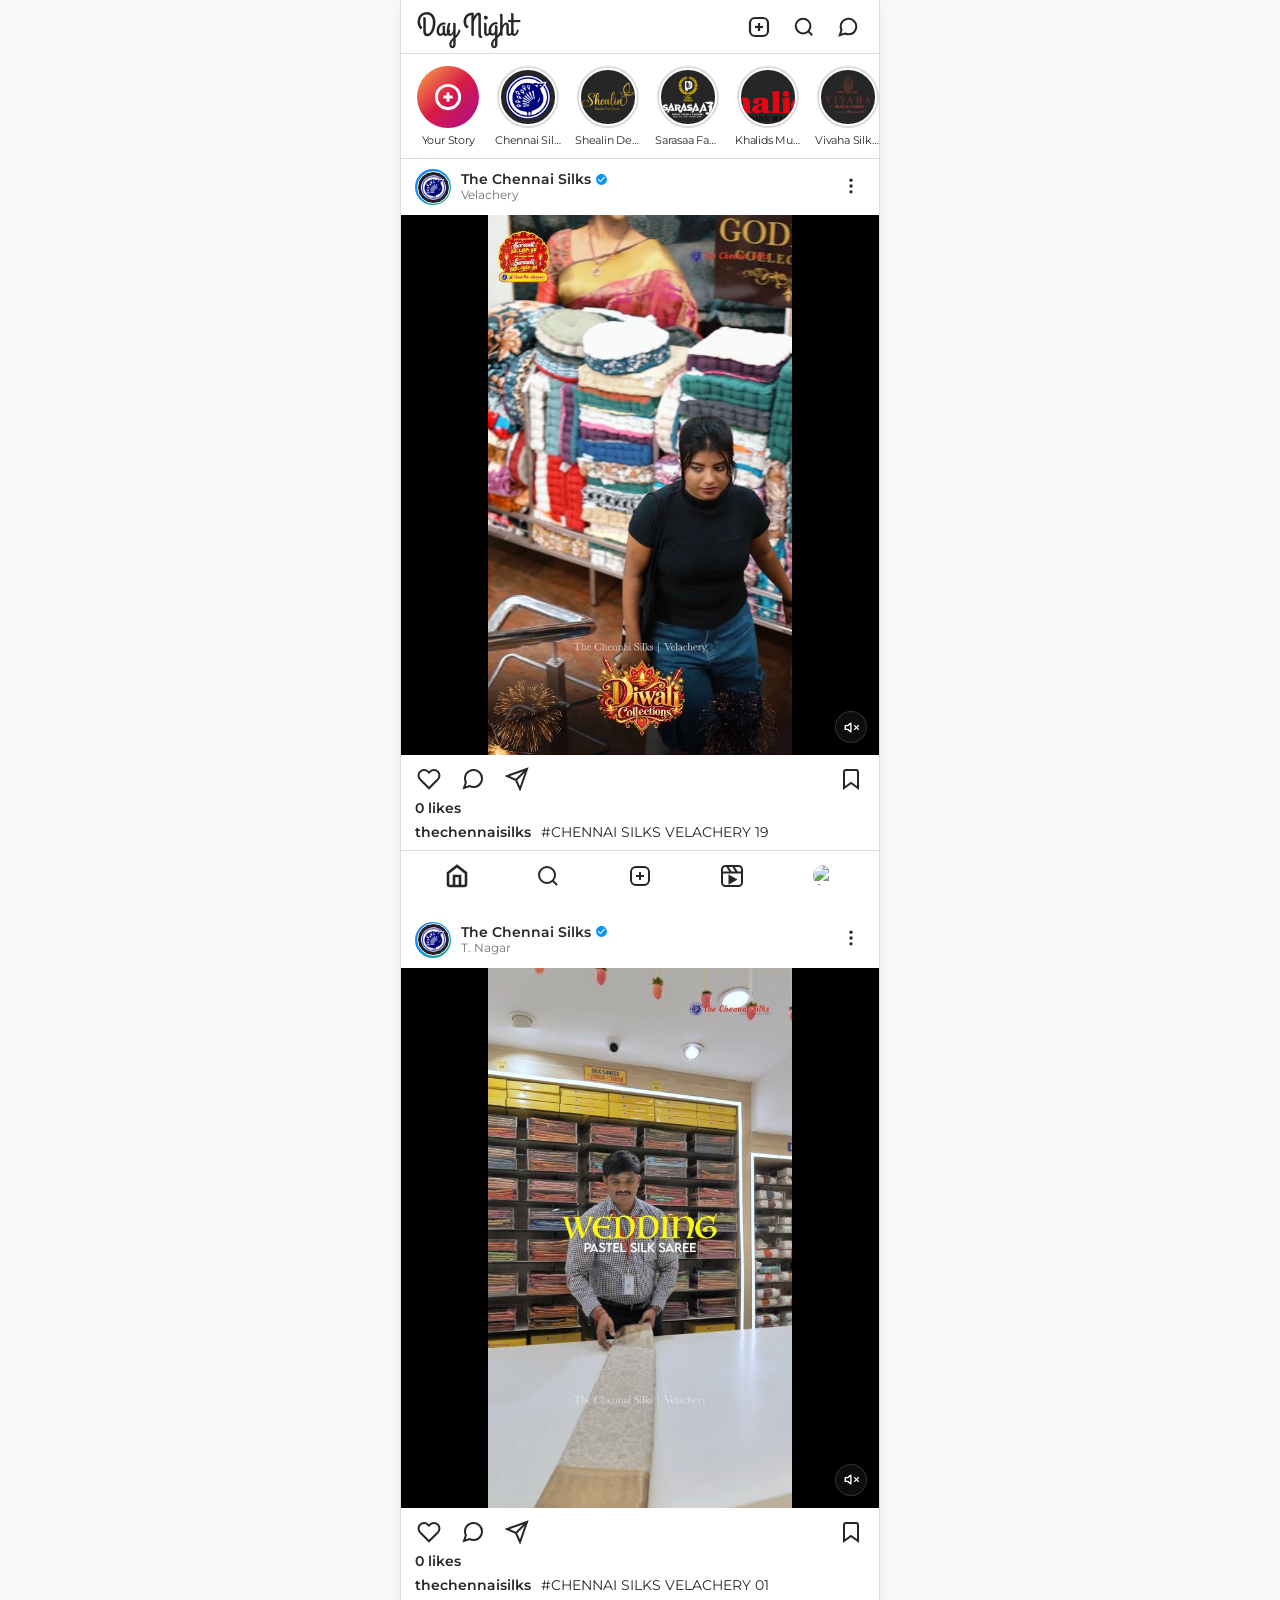
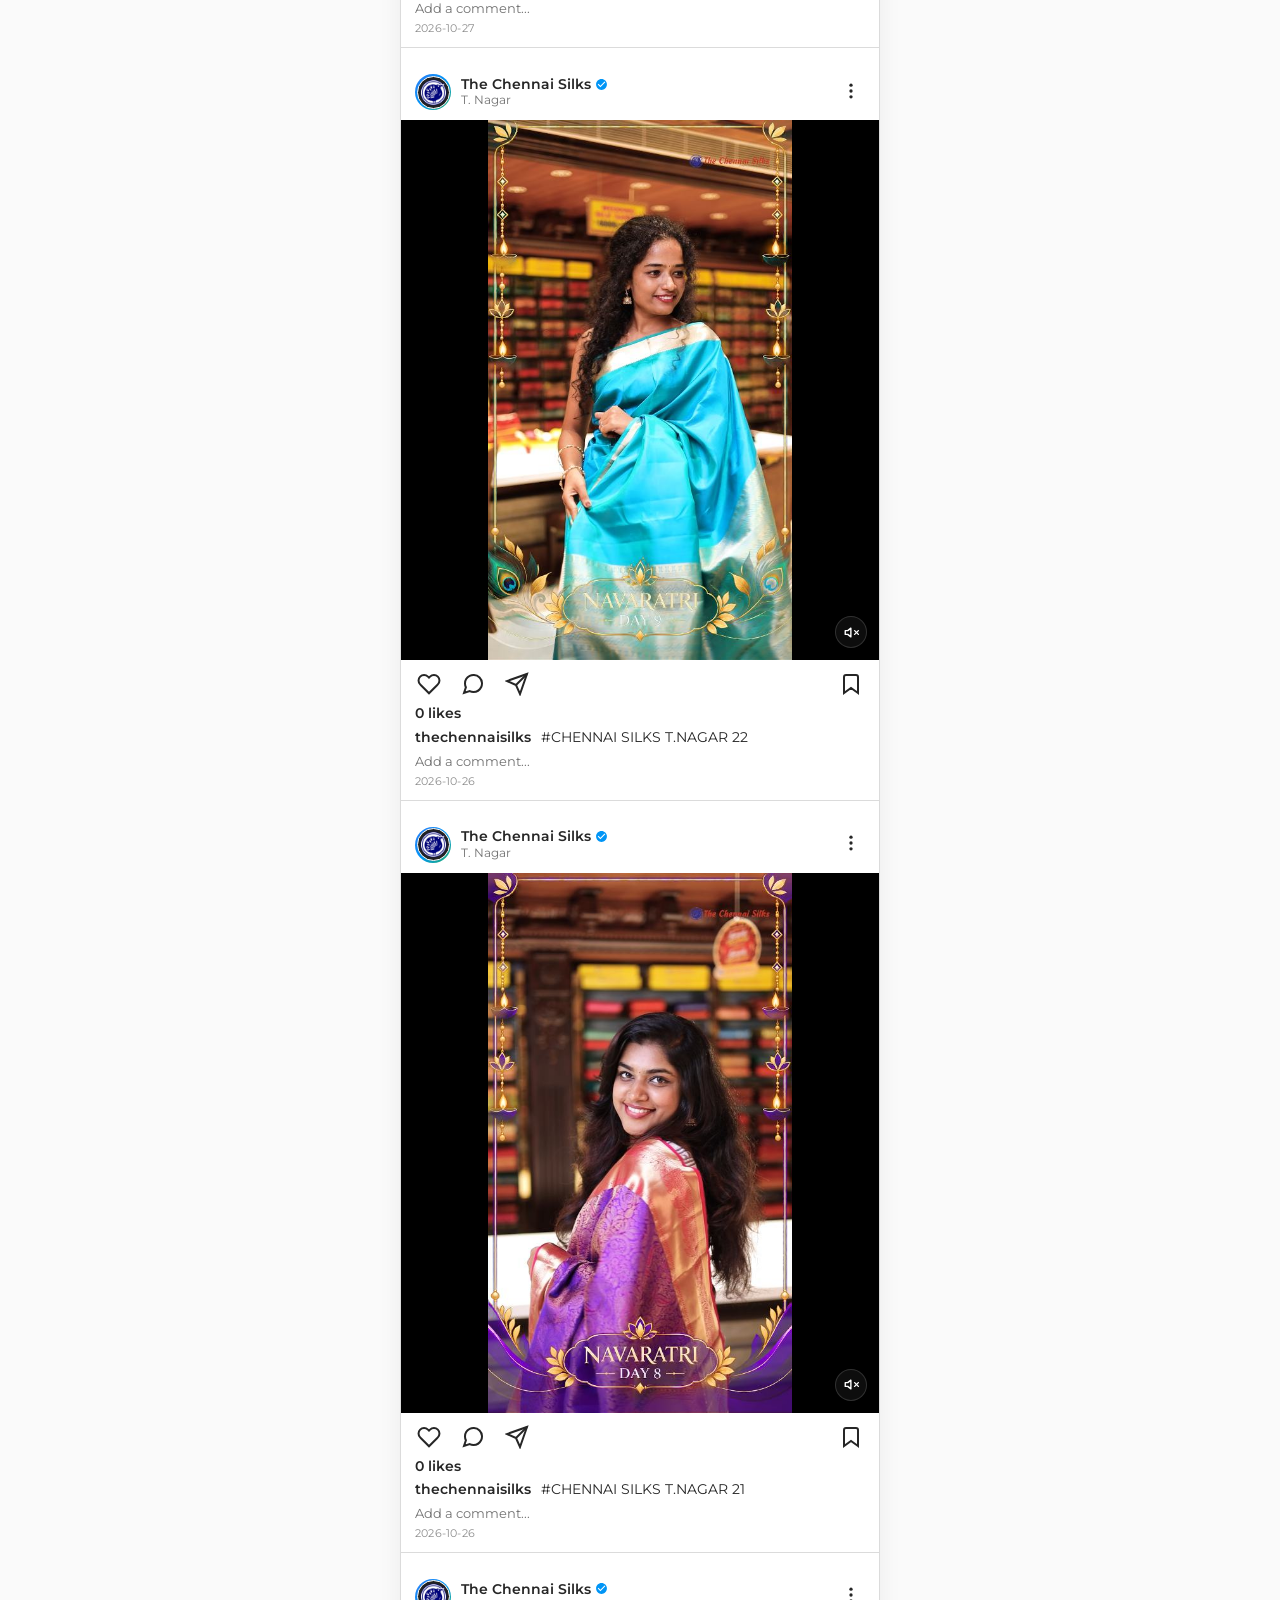
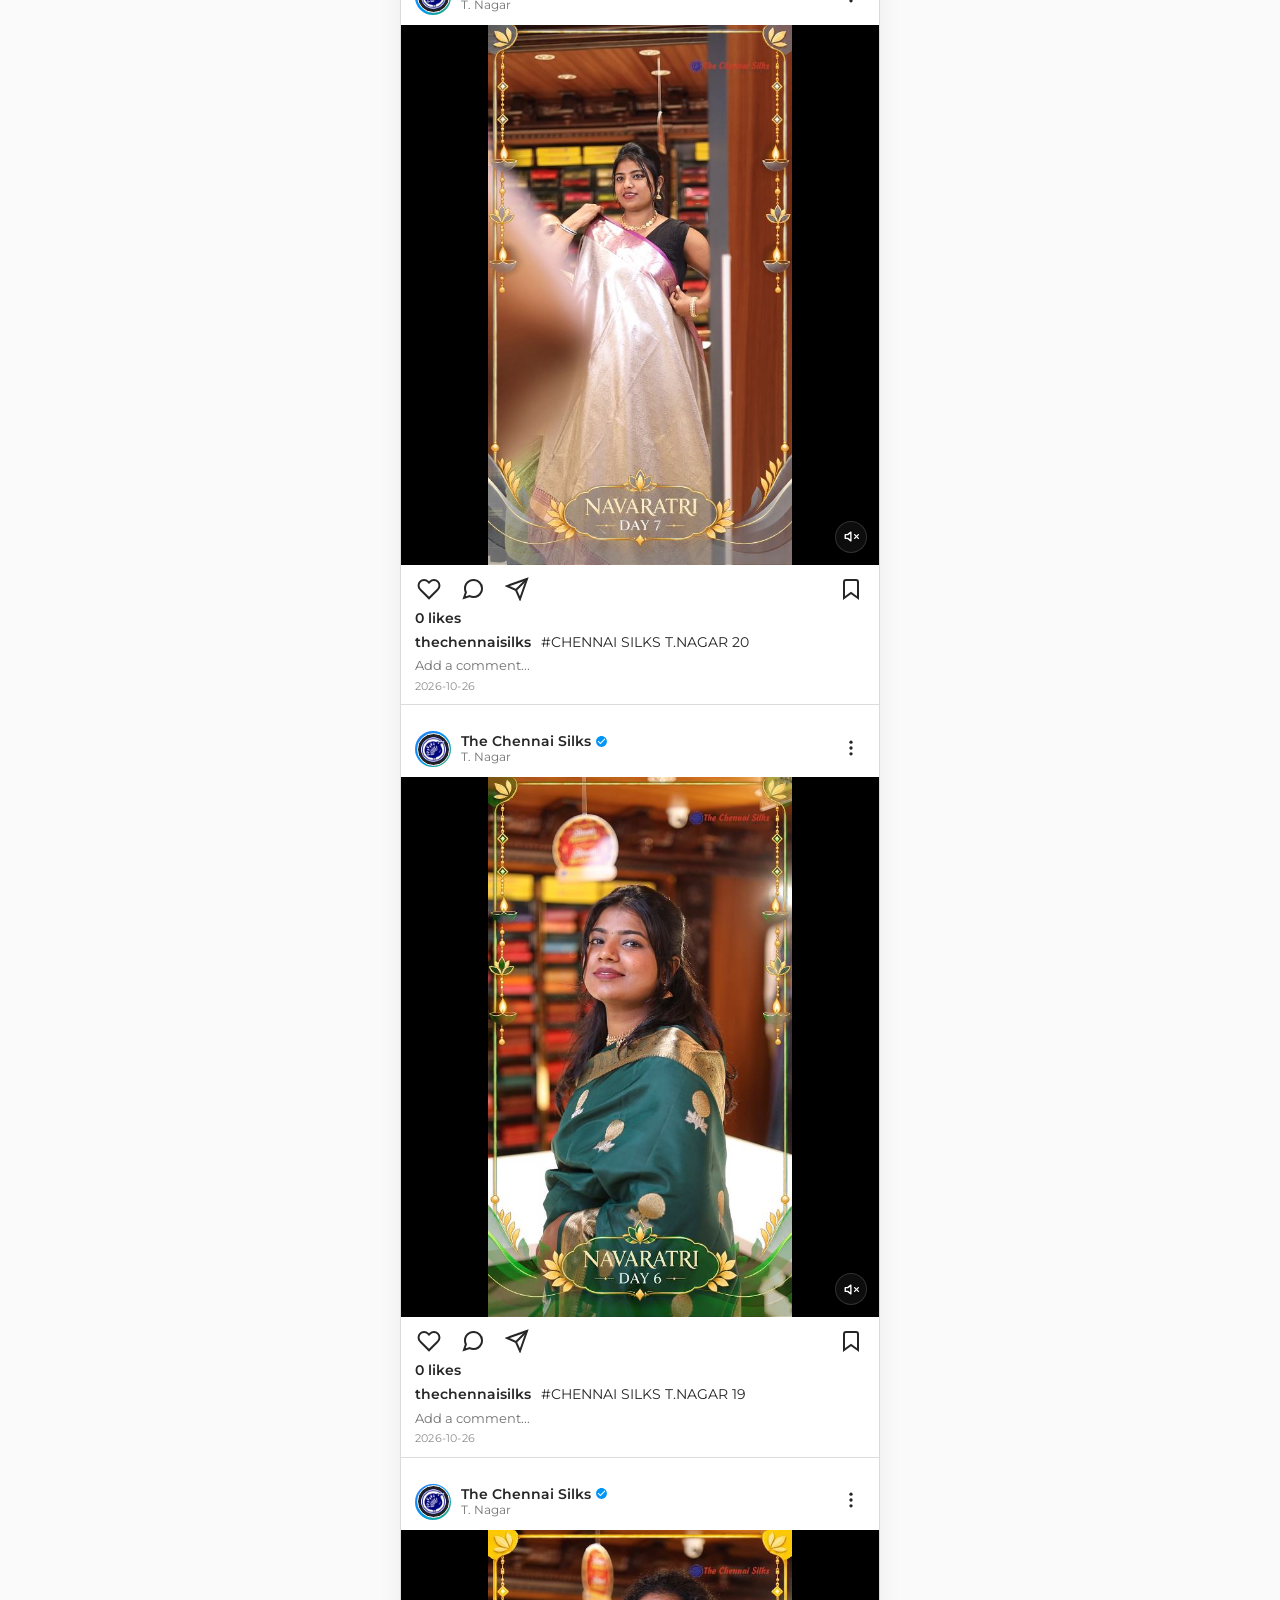
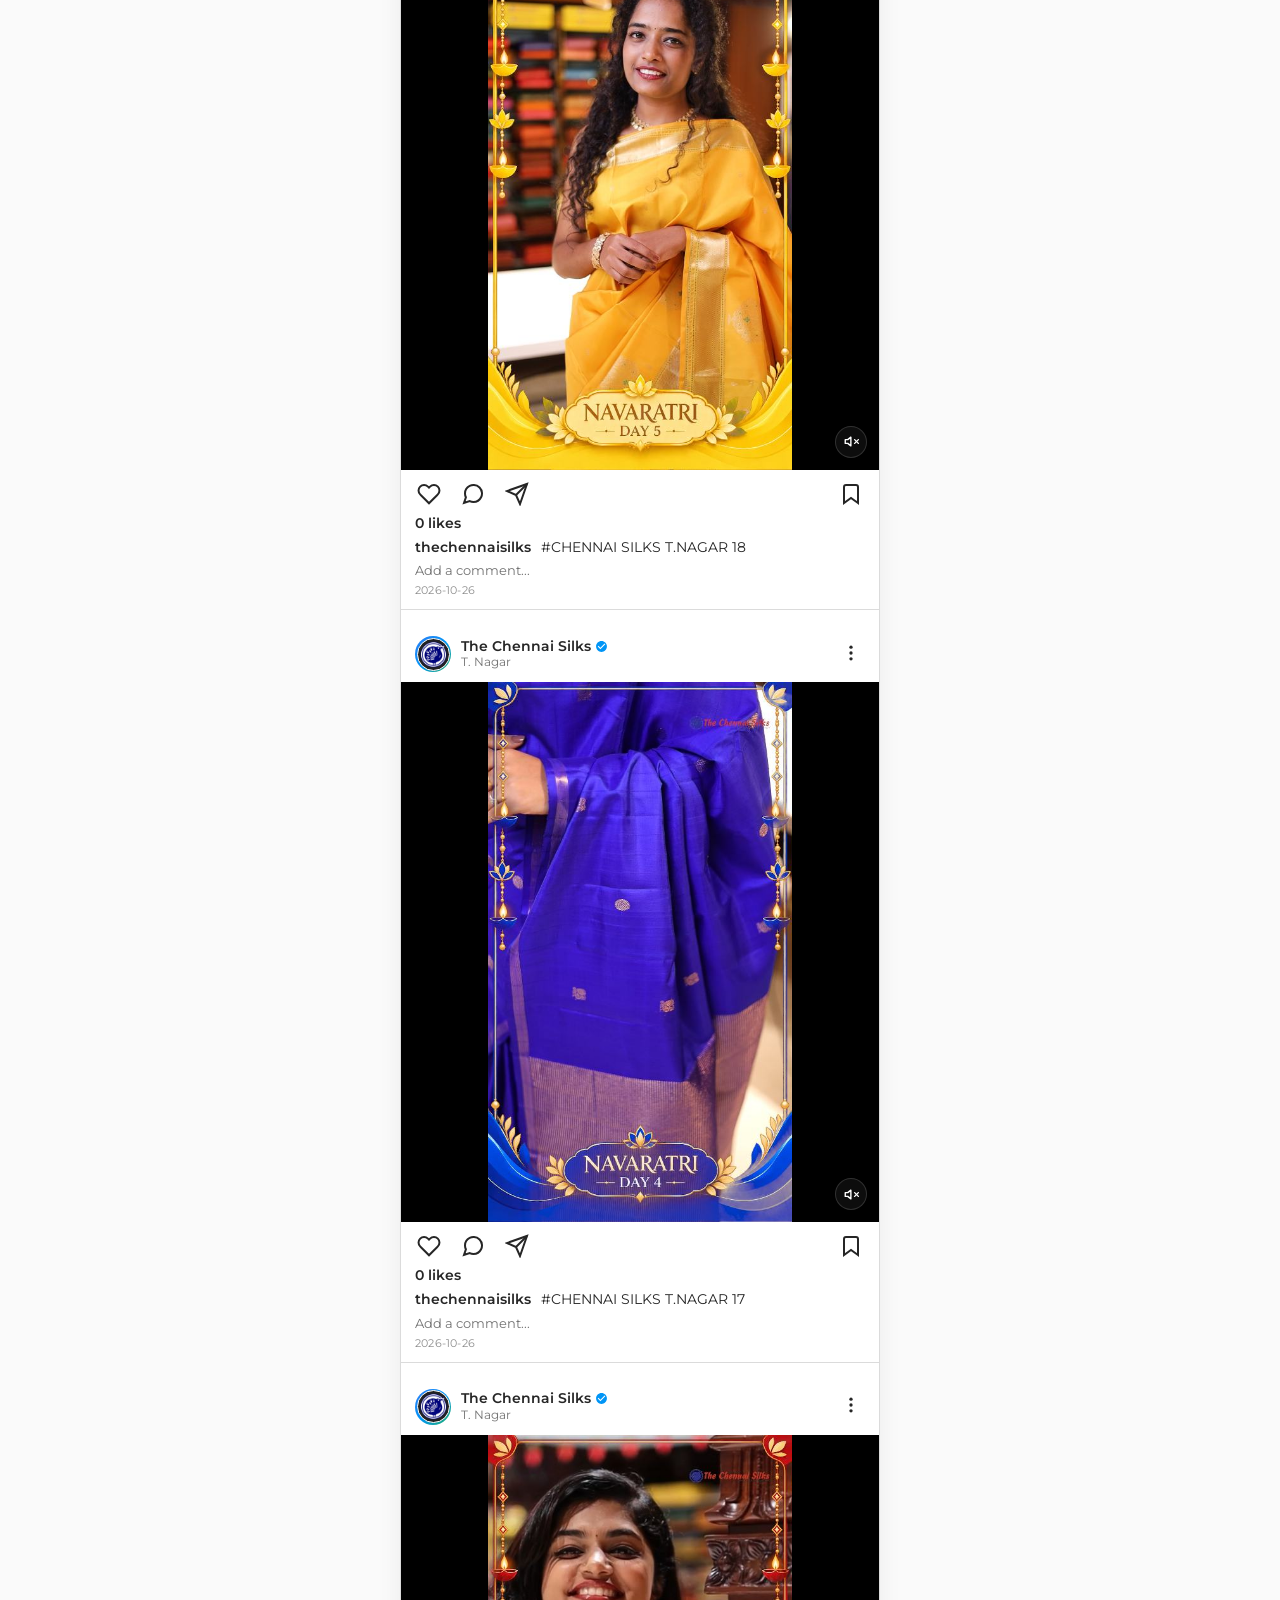
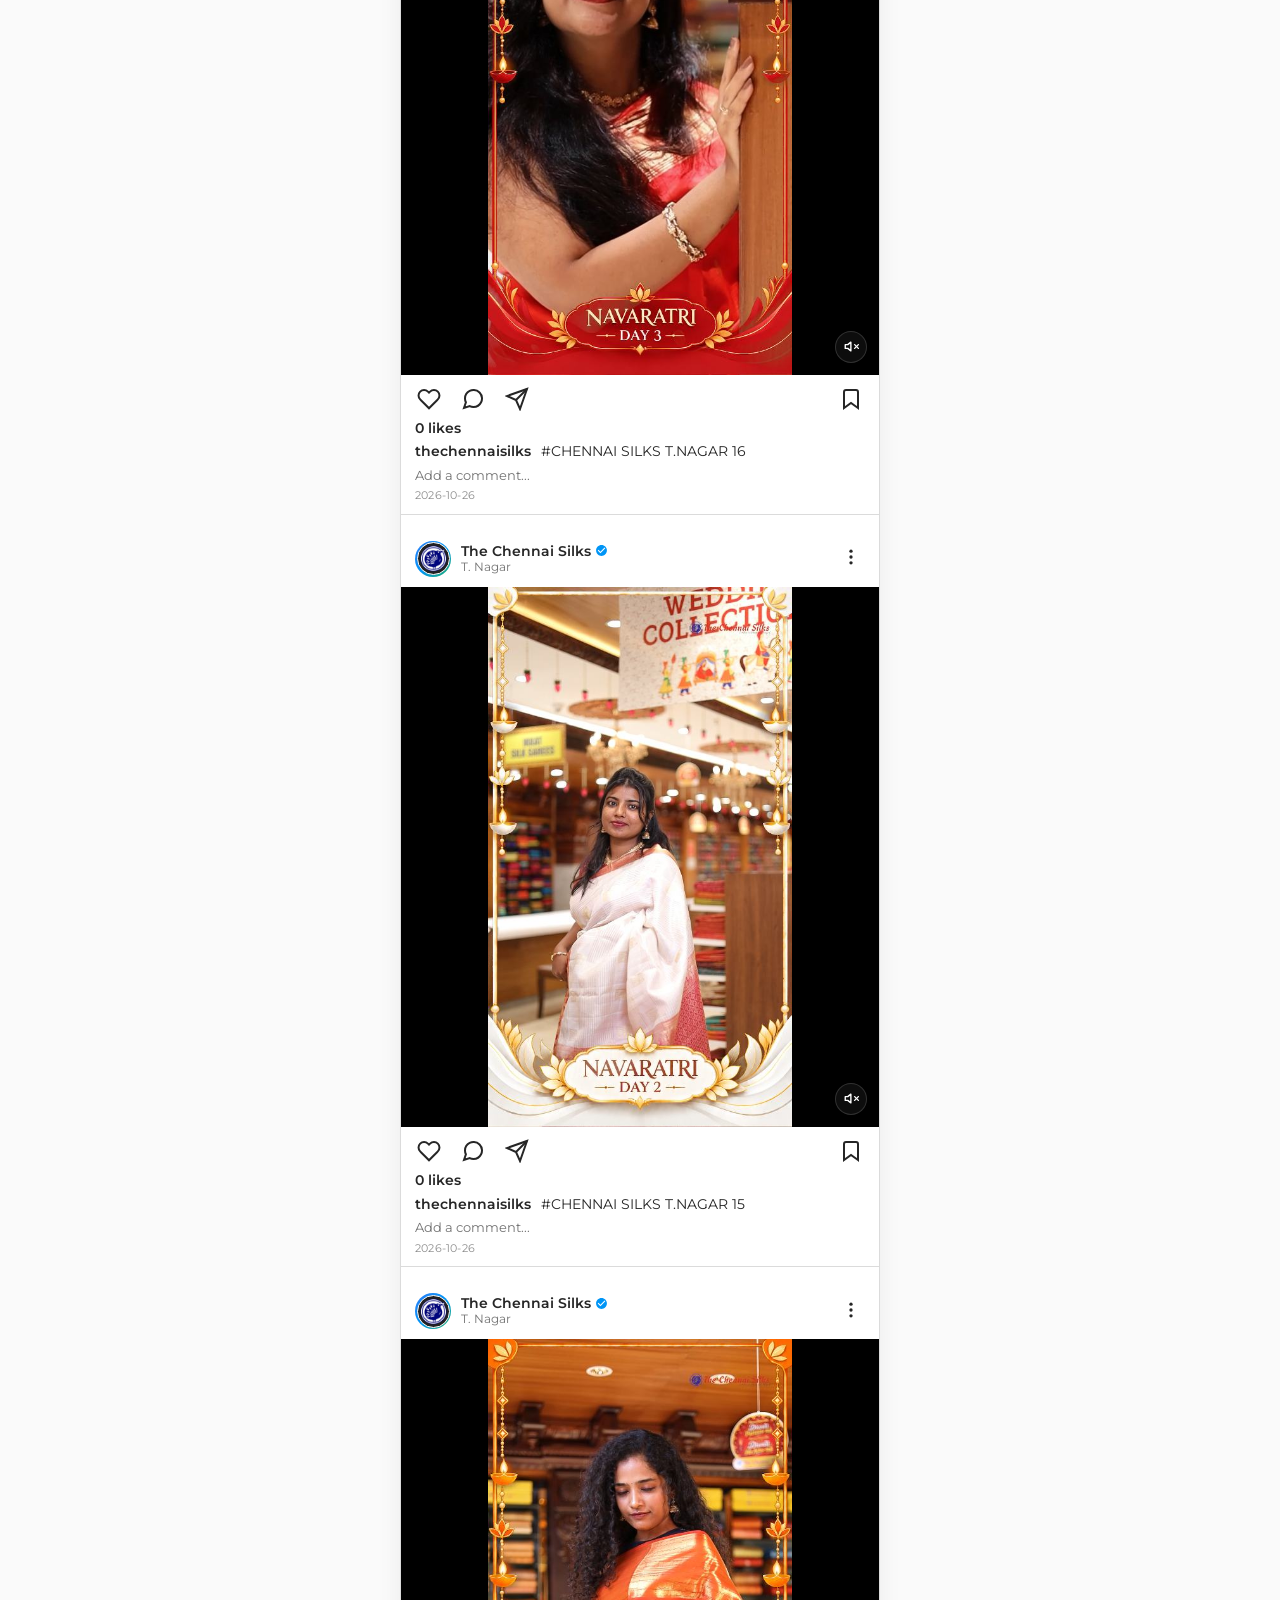
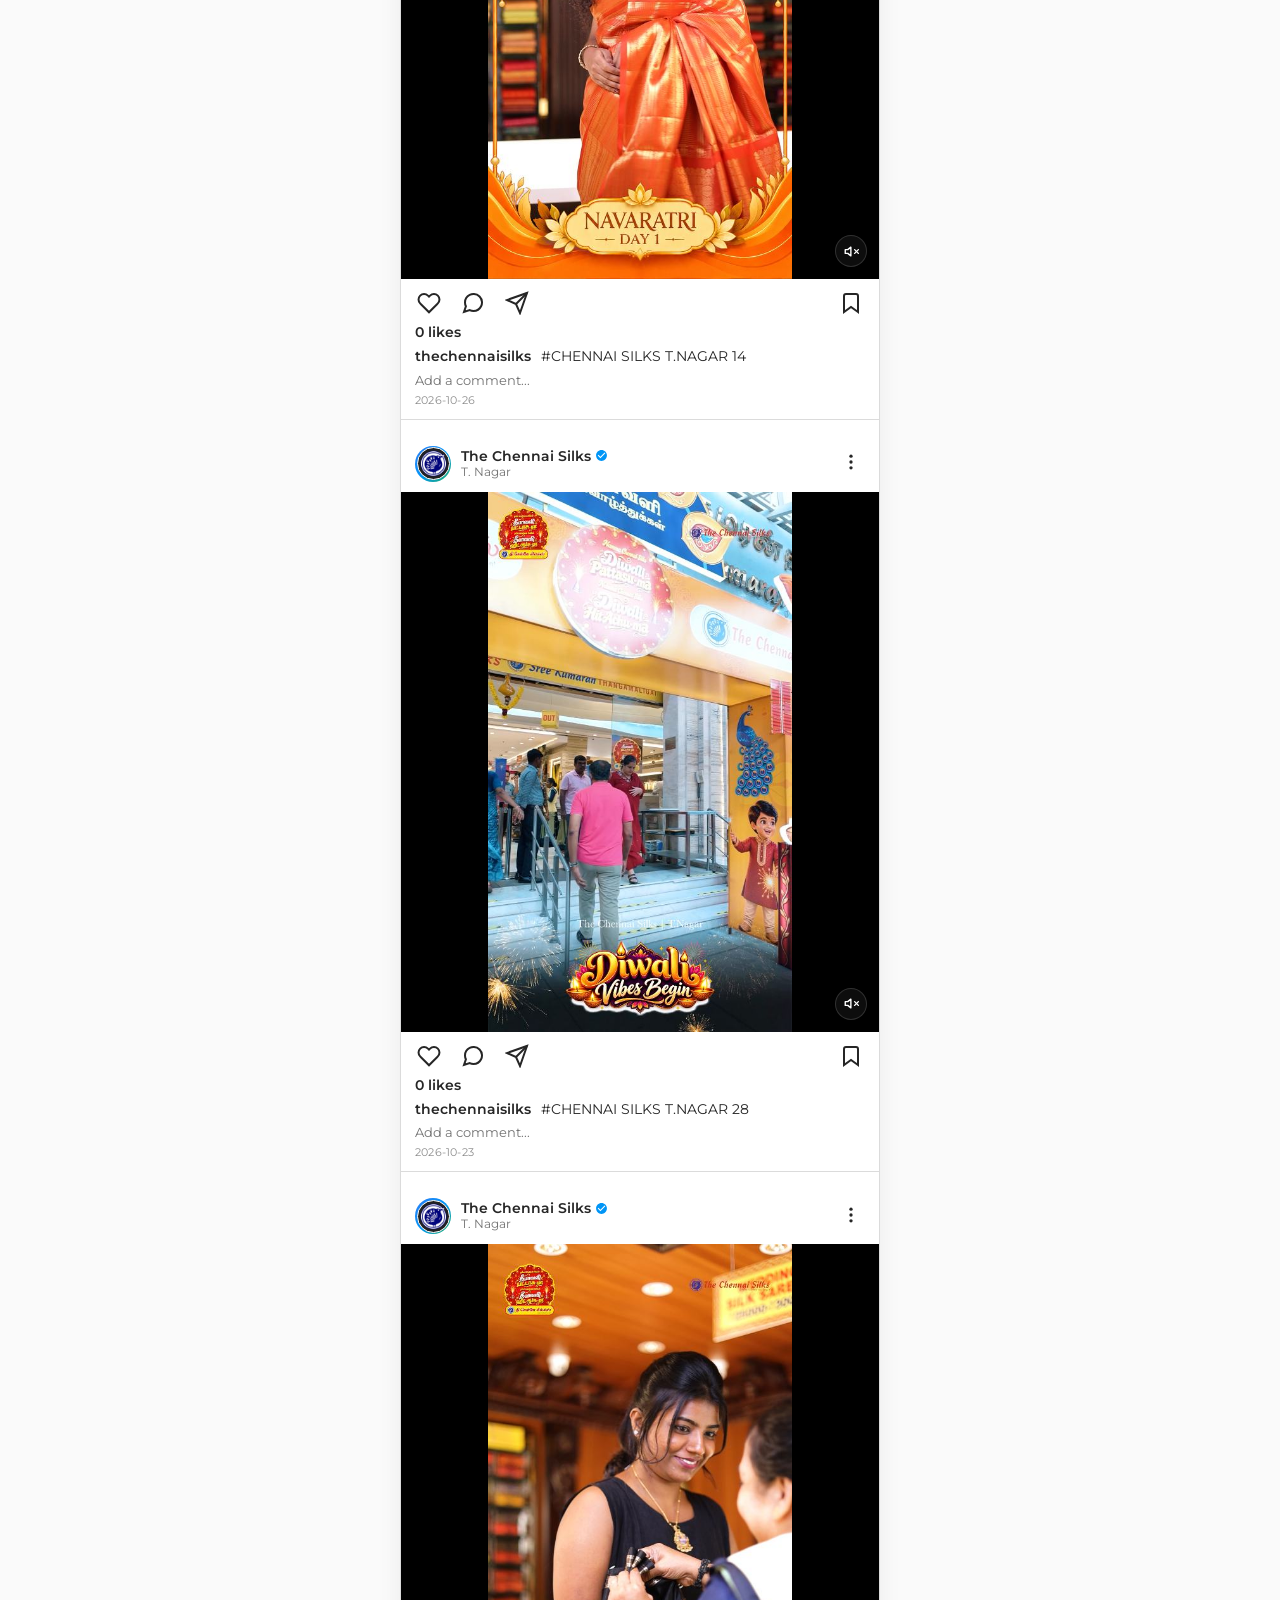
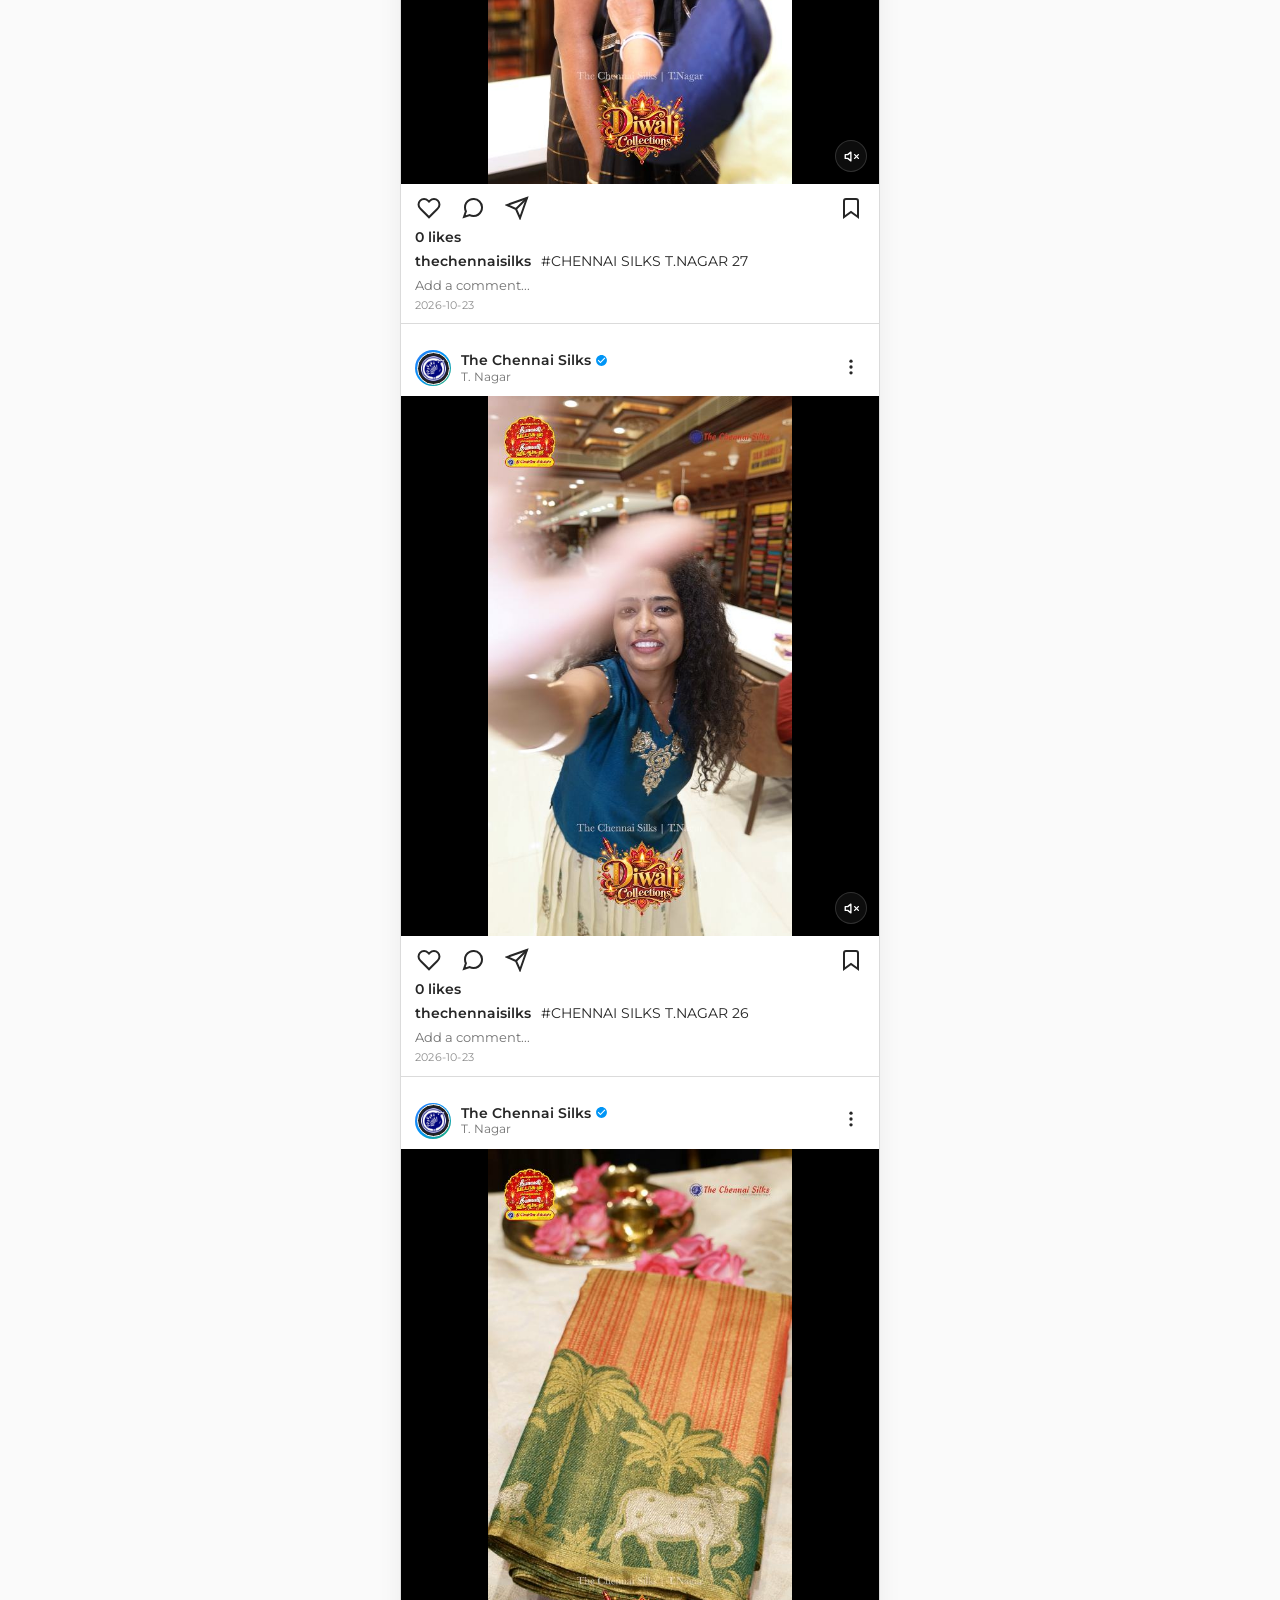
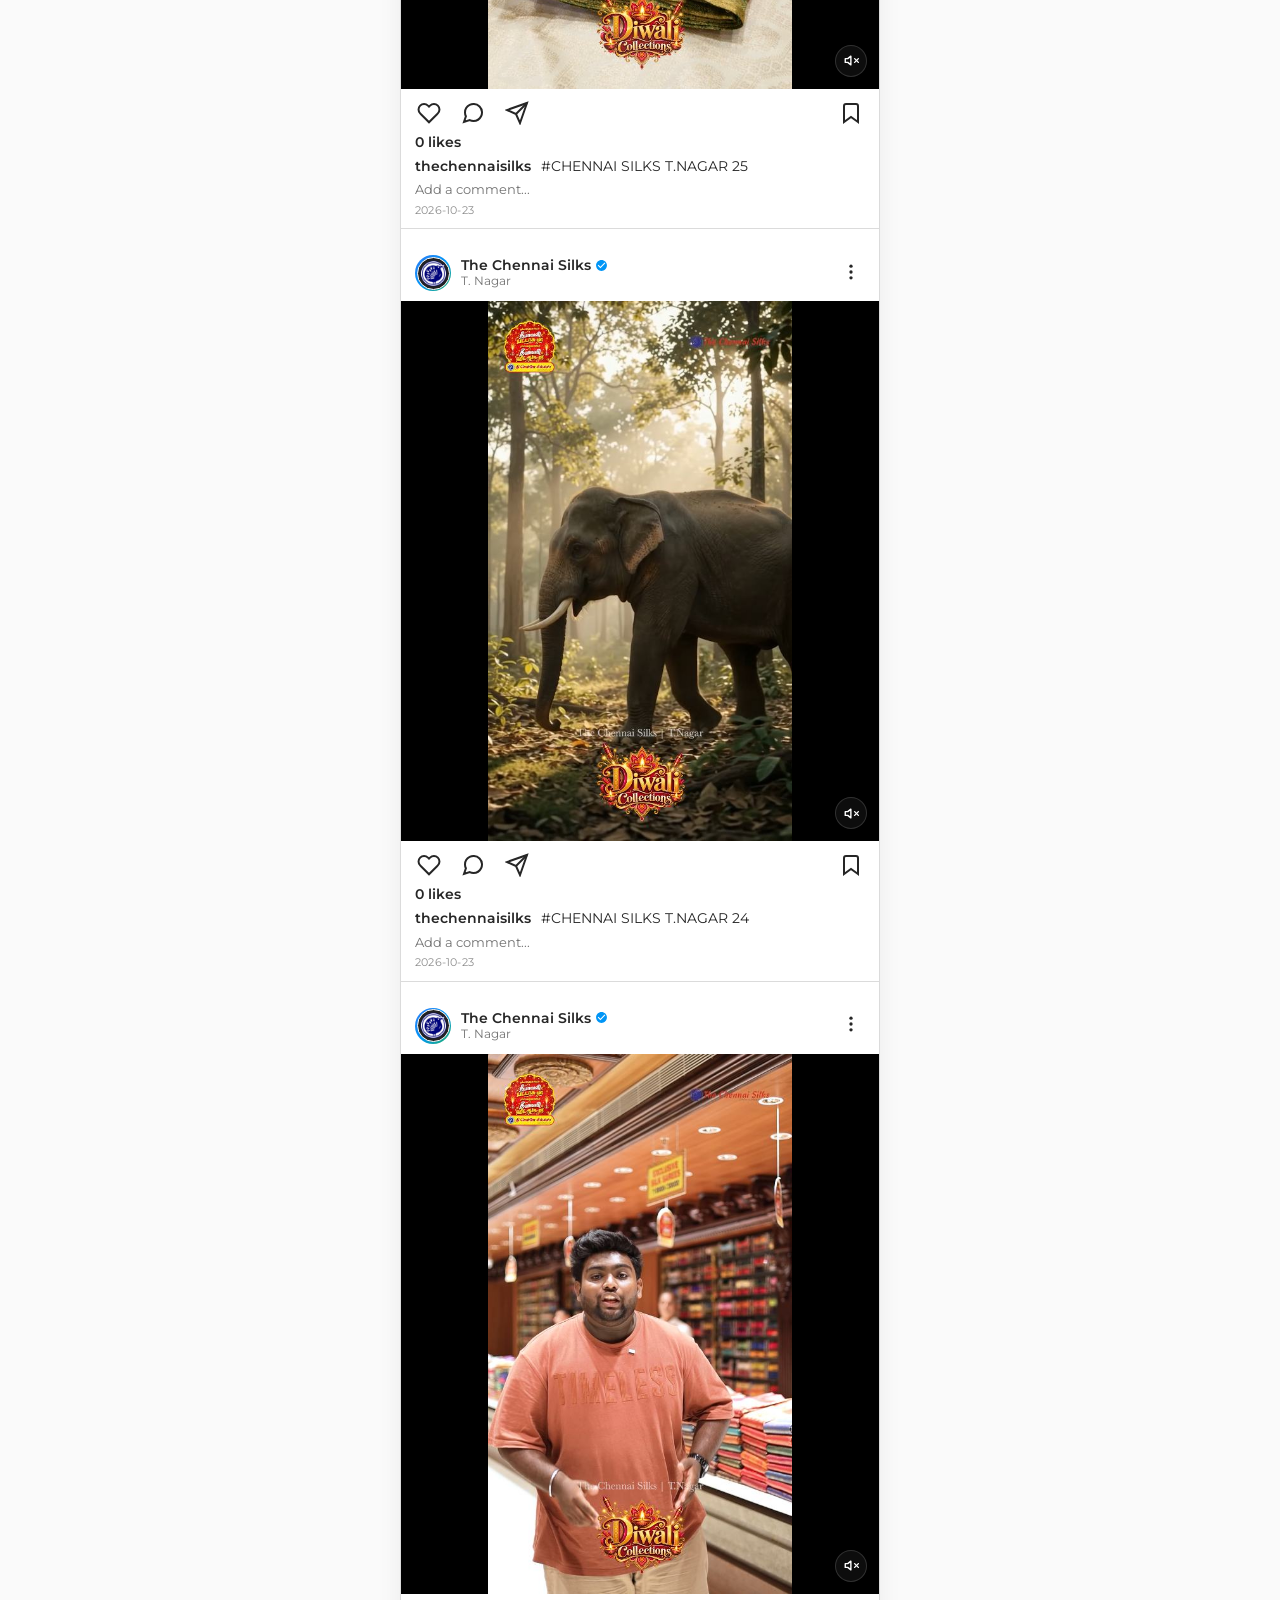
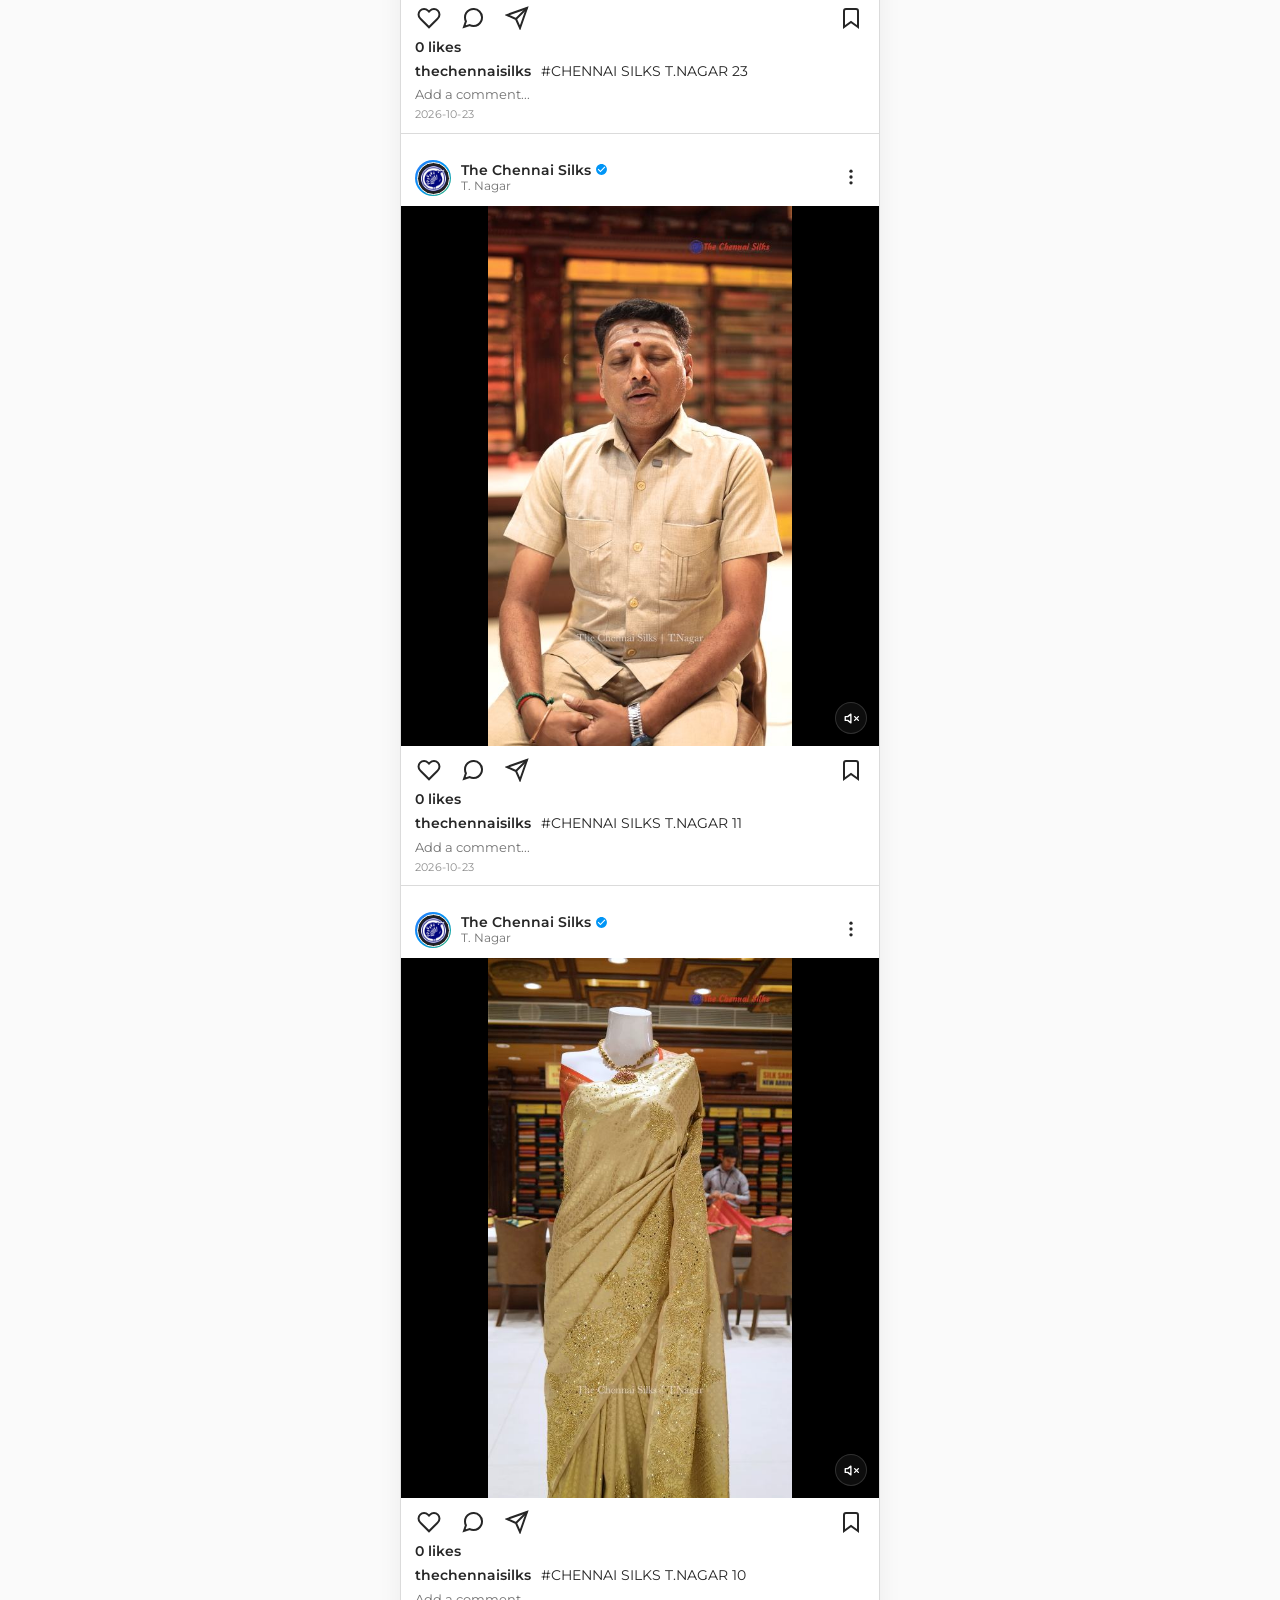
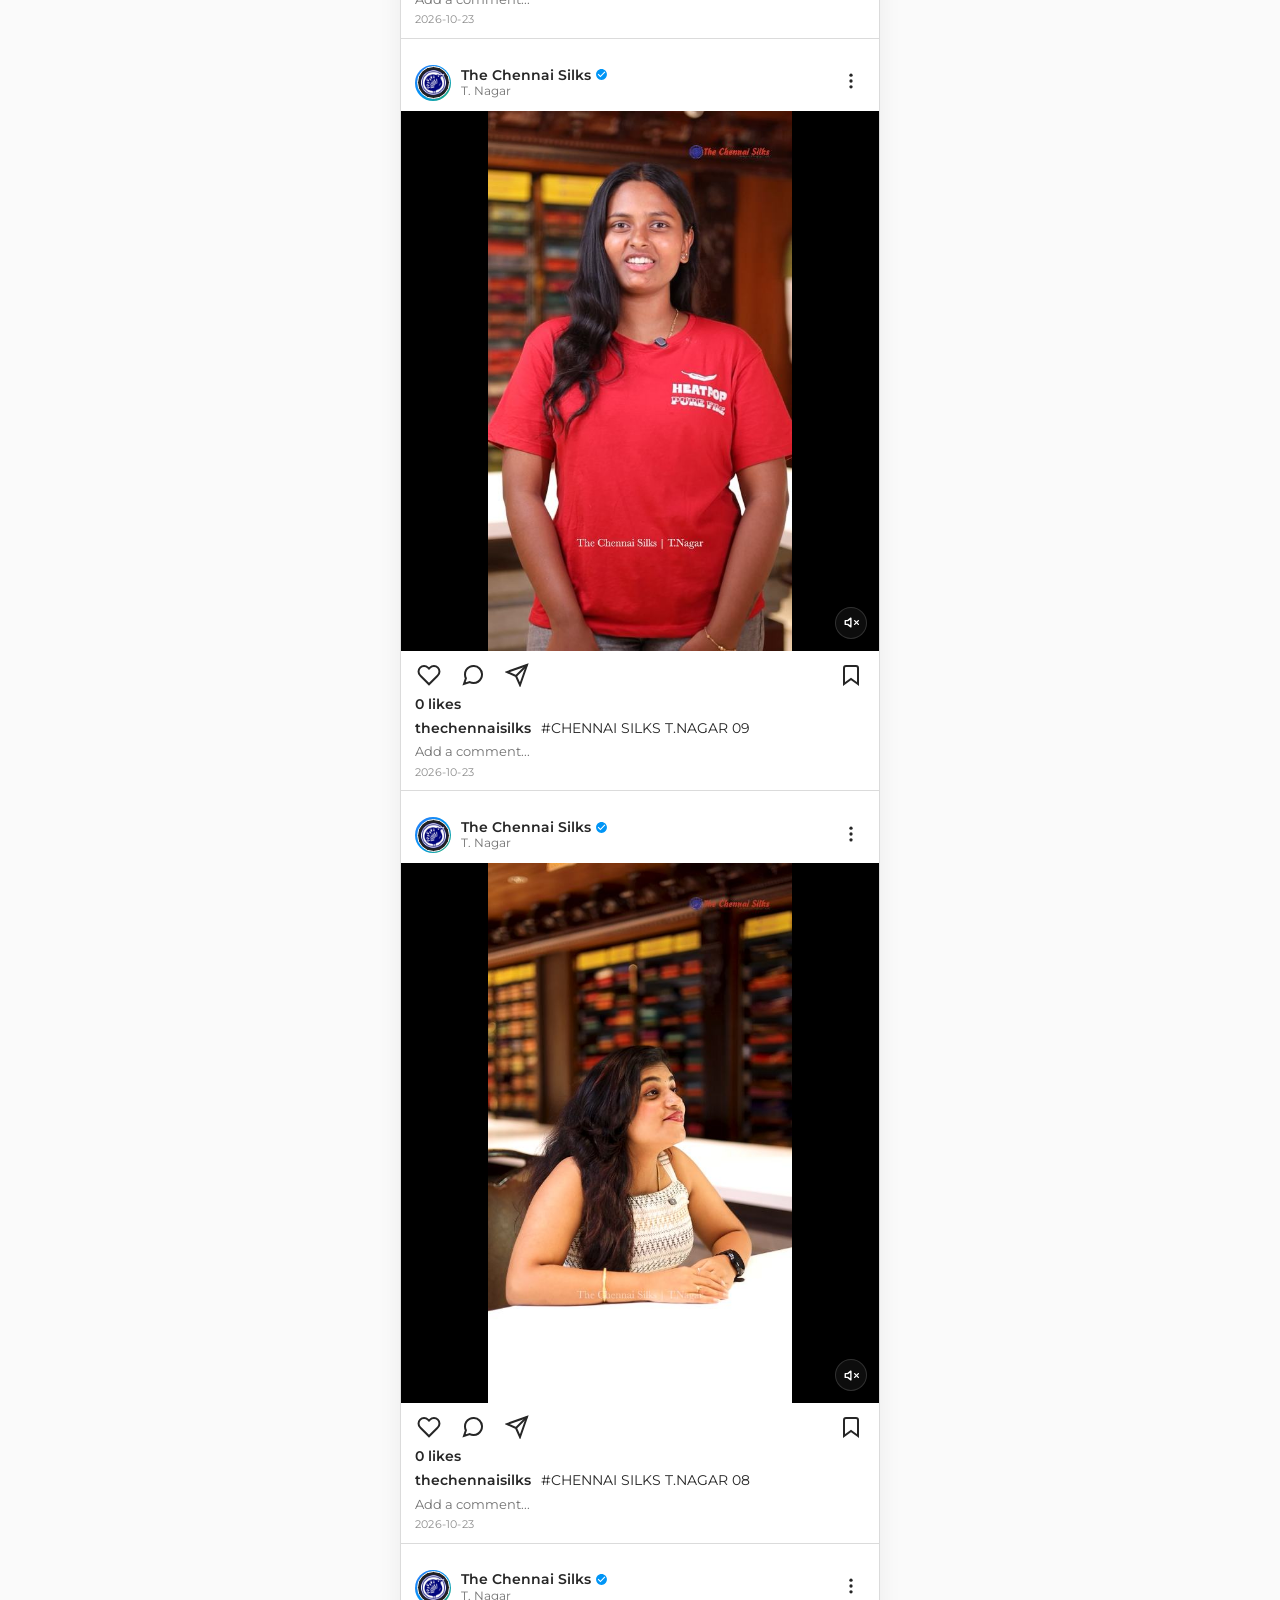
==== commit ab545c9a: "fix(media-portal): complete instagram ui overhaul - flush nav, single headers, 4:5 feed clamping, an" ====
--- a/Media Portal/index.html
+++ b/Media Portal/index.html
@@ -14,18 +14,18 @@
   <!-- Google Fonts: Montserrat -->
   <link rel="preconnect" href="https://fonts.googleapis.com">
   <link rel="preconnect" href="https://fonts.gstatic.com" crossorigin>
-  <link rel="stylesheet" href="https://fonts.googleapis.com/css2?family=Montserrat:wght@300;400;500;600;700;800;900&display=swap">
+  <link rel="stylesheet" href="https://fonts.googleapis.com/css2?family=Montserrat:wght@300;400;500;600;700;800;900&family=Grand+Hotel&display=swap">
 
   <!-- Modular Instagram-Grade Stylesheets -->
-  <link rel="stylesheet" href="./Stylesheets/instagram-core.css?v=4.2">
-  <link rel="stylesheet" href="./Stylesheets/feed.css?v=4.2">
-  <link rel="stylesheet" href="./Stylesheets/reels.css?v=4.2">
-  <link rel="stylesheet" href="./Stylesheets/explore.css?v=4.2">
-  <link rel="stylesheet" href="./Stylesheets/settings.css?v=4.2">
-  <link rel="stylesheet" href="./Stylesheets/profile.css?v=4.2">
-  <link rel="stylesheet" href="./Stylesheets/upload.css?v=4.2">
-  <link rel="stylesheet" href="./Stylesheets/player.css?v=4.2">
-  <link rel="stylesheet" href="./Stylesheets/instagram-menu.css?v=4.2">
+  <link rel="stylesheet" href="./Stylesheets/instagram-core.css?v=4.5">
+  <link rel="stylesheet" href="./Stylesheets/feed.css?v=4.5">
+  <link rel="stylesheet" href="./Stylesheets/reels.css?v=4.5">
+  <link rel="stylesheet" href="./Stylesheets/explore.css?v=4.5">
+  <link rel="stylesheet" href="./Stylesheets/settings.css?v=4.5">
+  <link rel="stylesheet" href="./Stylesheets/profile.css?v=4.5">
+  <link rel="stylesheet" href="./Stylesheets/upload.css?v=4.5">
+  <link rel="stylesheet" href="./Stylesheets/player.css?v=4.5">
+  <link rel="stylesheet" href="./Stylesheets/instagram-menu.css?v=4.5">
 
   <!-- Real Google Identity Services & Firebase Auth & Firestore SDKs -->
   <script src="https://accounts.google.com/gsi/client" async defer></script>
@@ -133,13 +133,13 @@
 
       <!-- 4. Reels Tab -->
       <button type="button" class="dnm-nav-item" data-tab="reels" aria-label="Video Reels">
-        <svg width="24" height="24" viewBox="0 0 24 24" fill="none" stroke="currentColor" stroke-width="2"><rect x="2" y="2" width="20" height="20" rx="4"/><polygon points="10 8 16 12 10 16 10 8"/></svg>
+        <svg width="24" height="24" viewBox="0 0 24 24" fill="none" stroke="currentColor" stroke-width="2"><rect x="2" y="2" width="20" height="20" rx="3.5"/><path d="M7 2L11 8.5M13 2L17 8.5M2 8.5H22"/><polygon points="9.5 12 15.5 15.5 9.5 19 9.5 12" fill="currentColor"/></svg>
       </button>
 
       <!-- 5. Profile -->
       <button type="button" class="dnm-nav-item" data-tab="profile" aria-label="Profile">
         <div class="dnm-nav-avatar-wrap">
-          <img class="dnm-nav-avatar" id="dnm-nav-user-avatar" src="./Logo/logo.png?v=2.6" alt="Profile">
+          <img class="dnm-nav-avatar" id="dnm-nav-user-avatar" src="https://ui-avatars.com/api/?name=User&background=E5E5E5&color=737373&size=64&bold=true" alt="Profile">
         </div>
       </button>
     </nav>
@@ -150,20 +150,20 @@
   <div class="dnm-toast-container" id="dnm-toast-container"></div>
 
   <!-- Modular Scripts -->
-  <script src="./Scripts/runtime-config.js?v=4.2"></script>
-  <script src="./Scripts/native-bridge.js?v=4.2"></script>
-  <script src="./Scripts/storage-adapter.js?v=4.2"></script>
-  <script src="./Scripts/firebase-config.js?v=4.2"></script>
-  <script src="./Scripts/auth.js?v=4.2"></script>
-  <script src="./Scripts/data.js?v=4.2"></script>
-  <script src="./Scripts/instagram-menu.js?v=4.2"></script>
-  <script src="./Scripts/player.js?v=4.2"></script>
-  <script src="./Scripts/feed.js?v=4.2"></script>
-  <script src="./Scripts/reels.js?v=4.2"></script>
-  <script src="./Scripts/settings.js?v=4.2"></script>
-  <script src="./Scripts/upload.js?v=4.2"></script>
-  <script src="./Scripts/stories.js?v=4.2"></script>
-  <script src="./Scripts/messaging.js?v=4.2"></script>
-  <script src="./Scripts/app.js?v=4.2"></script>
+  <script src="./Scripts/runtime-config.js?v=4.5"></script>
+  <script src="./Scripts/native-bridge.js?v=4.5"></script>
+  <script src="./Scripts/storage-adapter.js?v=4.5"></script>
+  <script src="./Scripts/firebase-config.js?v=4.5"></script>
+  <script src="./Scripts/auth.js?v=4.5"></script>
+  <script src="./Scripts/data.js?v=4.5"></script>
+  <script src="./Scripts/instagram-menu.js?v=4.5"></script>
+  <script src="./Scripts/player.js?v=4.5"></script>
+  <script src="./Scripts/feed.js?v=4.5"></script>
+  <script src="./Scripts/reels.js?v=4.5"></script>
+  <script src="./Scripts/settings.js?v=4.5"></script>
+  <script src="./Scripts/upload.js?v=4.5"></script>
+  <script src="./Scripts/stories.js?v=4.5"></script>
+  <script src="./Scripts/messaging.js?v=4.5"></script>
+  <script src="./Scripts/app.js?v=4.5"></script>
 </body>
 </html>
--- a/Media Portal/Stylesheets/instagram-core.css
+++ b/Media Portal/Stylesheets/instagram-core.css
@@ -121,22 +121,32 @@
 
 /* App Container */
 .dnm-app-container {
-  max-width: 470px;
+  max-width: 480px;
   min-height: 100vh;
   margin: 0 auto;
   background-color: var(--ig-bg);
   position: relative;
   display: flex;
   flex-direction: column;
-  padding-bottom: calc(var(--ig-nav-height) + 24px);
+  padding-bottom: var(--ig-nav-height, 50px);
   border-left: 1px solid var(--ig-border);
   border-right: 1px solid var(--ig-border);
 }
 
 @media (min-width: 768px) {
+  body {
+    background-color: var(--ig-elevated, #FAFAFA);
+  }
   .dnm-app-container {
-    max-width: 500px;
-    box-shadow: 0 0 30px rgba(0,0,0,0.4);
+    max-width: 480px;
+    box-shadow: 0 0 24px rgba(0,0,0,0.06);
+  }
+}
+
+@media (max-width: 480px) {
+  .dnm-app-container {
+    border-left: none;
+    border-right: none;
   }
 }
 
@@ -164,25 +174,20 @@
 .dnm-logo {
   display: flex;
   align-items: center;
-  gap: 10px;
   cursor: pointer;
   text-decoration: none;
   color: var(--ig-text-primary);
 }
 
 .dnm-official-header-logo {
-  height: 32px;
-  width: 32px;
-  border-radius: 8px;
-  object-fit: cover;
-  display: block;
+  display: none;
 }
 
 .dnm-header-brand-title {
-  font-family: var(--ig-font-title);
-  font-weight: 800;
-  font-size: 18px;
-  letter-spacing: -0.4px;
+  font-family: 'Grand Hotel', cursive, -apple-system, sans-serif;
+  font-weight: 400;
+  font-size: 32px;
+  letter-spacing: -0.5px;
   color: var(--ig-text-primary);
   line-height: 1;
 }
@@ -276,37 +281,46 @@
   letter-spacing: -0.2px;
 }
 
-/* Floating Bottom Navigation Bar with empty bottom space */
+/* Instagram Flush Bottom Navigation Bar */
 .dnm-bottom-nav {
   position: fixed;
-  bottom: max(10px, env(safe-area-inset-bottom, 10px)); /* Leaves generous empty space below the floating dock */
+  bottom: 0;
   left: 50%;
   transform: translateX(-50%);
-  width: calc(100% - 20px);
-  max-width: 460px;
-  height: var(--ig-nav-height);
-  background: var(--ig-nav-bg);
-  backdrop-filter: blur(20px);
-  -webkit-backdrop-filter: blur(20px);
-  border: 1px solid var(--ig-border);
-  border-radius: 24px;
+  width: 100%;
+  max-width: 480px;
+  height: 50px;
+  background: var(--ig-bg);
+  border-top: 1px solid var(--ig-border);
+  border-left: 1px solid var(--ig-border);
+  border-right: 1px solid var(--ig-border);
+  border-bottom: none;
+  border-radius: 0;
   display: flex;
   align-items: center;
   justify-content: space-around;
   z-index: 200;
-  padding: 0 6px;
-  box-shadow: 0 8px 24px rgba(0, 0, 0, 0.08);
-  transition: transform 0.25s ease, background-color 0.2s ease;
-}
-
-@media (min-width: 768px) {
+  padding: 0 10px max(env(safe-area-inset-bottom, 0px), 0px);
+  box-shadow: none;
+  transition: background-color 0.2s ease, border-color 0.2s ease;
+}
+
+@media (max-width: 480px) {
   .dnm-bottom-nav {
-    max-width: 480px;
+    border-left: none;
+    border-right: none;
   }
 }
 
-[data-theme="dark"] .dnm-bottom-nav {
-  box-shadow: 0 8px 24px rgba(0, 0, 0, 0.45);
+.dnm-bottom-nav.reels-mode {
+  background: #000000;
+  border-top: 1px solid rgba(255, 255, 255, 0.14);
+  border-left-color: rgba(255, 255, 255, 0.14);
+  border-right-color: rgba(255, 255, 255, 0.14);
+}
+
+.dnm-bottom-nav.reels-mode .dnm-nav-item {
+  color: #FFFFFF;
 }
 
 .dnm-nav-item {
@@ -337,10 +351,10 @@
   stroke-width: 2.6;
 }
 
-/* Equalized Profile Avatar Icon (balanced visually with 24px SVGs) */
+/* Instagram Profile Avatar in Bottom Bar */
 .dnm-nav-avatar-wrap {
-  width: 45px;
-  height: 45px;
+  width: 25px;
+  height: 25px;
   border-radius: 50%;
   padding: 1px;
   border: 1.5px solid transparent;
@@ -349,6 +363,14 @@
   justify-content: center;
   transition: border-color 0.15s ease;
   box-sizing: border-box;
+}
+
+.dnm-nav-item.active .dnm-nav-avatar-wrap {
+  border-color: var(--ig-text-primary);
+}
+
+.dnm-bottom-nav.reels-mode .dnm-nav-item.active .dnm-nav-avatar-wrap {
+  border-color: #FFFFFF;
 }
 
 .dnm-nav-avatar {
--- a/Media Portal/Stylesheets/feed.css
+++ b/Media Portal/Stylesheets/feed.css
@@ -94,19 +94,18 @@
   padding: 4px;
 }
 
-/* Post Media Wrapper - Adapts dynamically to upload aspect ratio (1:1, 4:5, 16:9, or 9:16) */
+/* Post Media Wrapper - Instagram Standard 4:5 Clamped Aspect Ratio */
 .dnm-media-wrapper {
   position: relative;
   width: 100%;
-  max-height: 80vh;
-  min-height: 240px;
+  aspect-ratio: 4 / 5;
+  max-height: 540px;
   background: #000;
   display: flex;
   align-items: center;
   justify-content: center;
   overflow: hidden;
   cursor: pointer;
-  transition: aspect-ratio 0.2s ease;
 }
 
 .dnm-media-wrapper.photo-mode {
@@ -116,18 +115,16 @@
 .dnm-media-photo {
   width: 100%;
   height: 100%;
-  max-height: 80vh;
   display: block;
-  object-fit: contain;
+  object-fit: cover;
   background: #000;
 }
 
 .dnm-media-video {
   width: 100%;
   height: 100%;
-  max-height: 80vh;
   display: block;
-  object-fit: contain;
+  object-fit: cover;
   background: #000;
 }
 
--- a/Media Portal/Stylesheets/reels.css
+++ b/Media Portal/Stylesheets/reels.css
@@ -1,9 +1,56 @@
 /* ==========================================================================
    DAYNIGHT-MEDIA: FULL-SCREEN REELS TAB STYLESHEET
    ========================================================================== */
+#dnm-tab-reels {
+  width: 100%;
+  height: calc(100vh - 50px);
+  overflow: hidden;
+  position: relative;
+  background: #000;
+}
+
+.dnm-reels-top-bar {
+  position: absolute;
+  top: 0;
+  left: 0;
+  right: 0;
+  height: 52px;
+  padding: 0 16px;
+  display: flex;
+  align-items: center;
+  justify-content: space-between;
+  z-index: 25;
+  background: linear-gradient(180deg, rgba(0, 0, 0, 0.65) 0%, transparent 100%);
+  pointer-events: none;
+}
+
+.dnm-reels-top-title {
+  color: #FFFFFF;
+  font-size: 20px;
+  font-weight: 700;
+  letter-spacing: -0.3px;
+  pointer-events: auto;
+}
+
+.dnm-reels-top-cam {
+  background: none;
+  border: none;
+  color: #FFFFFF;
+  cursor: pointer;
+  padding: 6px;
+  display: flex;
+  align-items: center;
+  pointer-events: auto;
+  transition: transform 0.15s ease;
+}
+
+.dnm-reels-top-cam:active {
+  transform: scale(0.9);
+}
+
 .dnm-reels-feed-container {
   width: 100%;
-  height: calc(100vh - var(--ig-nav-height));
+  height: 100%;
   overflow-y: scroll;
   scroll-snap-type: y mandatory;
   -webkit-overflow-scrolling: touch;
--- a/Media Portal/Stylesheets/upload.css
+++ b/Media Portal/Stylesheets/upload.css
@@ -579,3 +579,125 @@
   opacity: 0.5;
   pointer-events: none;
 }
+
+/* ==========================================================================
+   INSTAGRAM GIF STUDIO (STAGE 4: GIFS)
+   ========================================================================== */
+.ig-gif-studio-body {
+  flex: 1;
+  display: flex;
+  flex-direction: column;
+  overflow-y: auto;
+  -webkit-overflow-scrolling: touch;
+  padding: 12px 14px 80px;
+}
+
+.ig-gif-search-bar {
+  display: flex;
+  align-items: center;
+  gap: 10px;
+  background: rgba(255, 255, 255, 0.1);
+  border: 1px solid rgba(255, 255, 255, 0.16);
+  border-radius: 12px;
+  padding: 8px 14px;
+  margin-bottom: 12px;
+}
+
+.ig-gif-search-inp {
+  flex: 1;
+  background: transparent;
+  border: none;
+  color: #FFFFFF;
+  font-size: 14.5px;
+  outline: none;
+}
+
+.ig-gif-search-inp::placeholder {
+  color: rgba(255, 255, 255, 0.5);
+}
+
+.ig-gif-categories-strip {
+  display: flex;
+  align-items: center;
+  gap: 8px;
+  overflow-x: auto;
+  padding-bottom: 10px;
+  scrollbar-width: none;
+}
+
+.ig-gif-categories-strip::-webkit-scrollbar {
+  display: none;
+}
+
+.ig-gif-cat-chip {
+  background: rgba(255, 255, 255, 0.08);
+  border: 1px solid rgba(255, 255, 255, 0.14);
+  color: #FFFFFF;
+  padding: 6px 14px;
+  border-radius: 9999px;
+  font-size: 13px;
+  font-weight: 600;
+  cursor: pointer;
+  white-space: nowrap;
+  transition: all 0.15s ease;
+}
+
+.ig-gif-cat-chip.active {
+  background: #FFFFFF;
+  color: #000000;
+  border-color: #FFFFFF;
+}
+
+.ig-gif-grid {
+  display: grid;
+  grid-template-columns: repeat(2, 1fr);
+  gap: 10px;
+  margin-top: 8px;
+}
+
+@media (min-width: 480px) {
+  .ig-gif-grid {
+    grid-template-columns: repeat(3, 1fr);
+  }
+}
+
+.ig-gif-card {
+  position: relative;
+  aspect-ratio: 1;
+  background: rgba(255, 255, 255, 0.05);
+  border-radius: 12px;
+  overflow: hidden;
+  cursor: pointer;
+  border: 1.5px solid transparent;
+  transition: transform 0.15s ease, border-color 0.15s ease;
+}
+
+.ig-gif-card:active {
+  transform: scale(0.96);
+}
+
+.ig-gif-card:hover {
+  border-color: #0095F6;
+}
+
+.ig-gif-thumb {
+  width: 100%;
+  height: 100%;
+  object-fit: cover;
+  display: block;
+}
+
+.ig-gif-badge {
+  position: absolute;
+  bottom: 6px;
+  right: 6px;
+  background: rgba(0, 0, 0, 0.75);
+  color: #FFFFFF;
+  font-size: 10px;
+  font-weight: 800;
+  letter-spacing: 0.5px;
+  padding: 2px 6px;
+  border-radius: 4px;
+  backdrop-filter: blur(4px);
+}
+
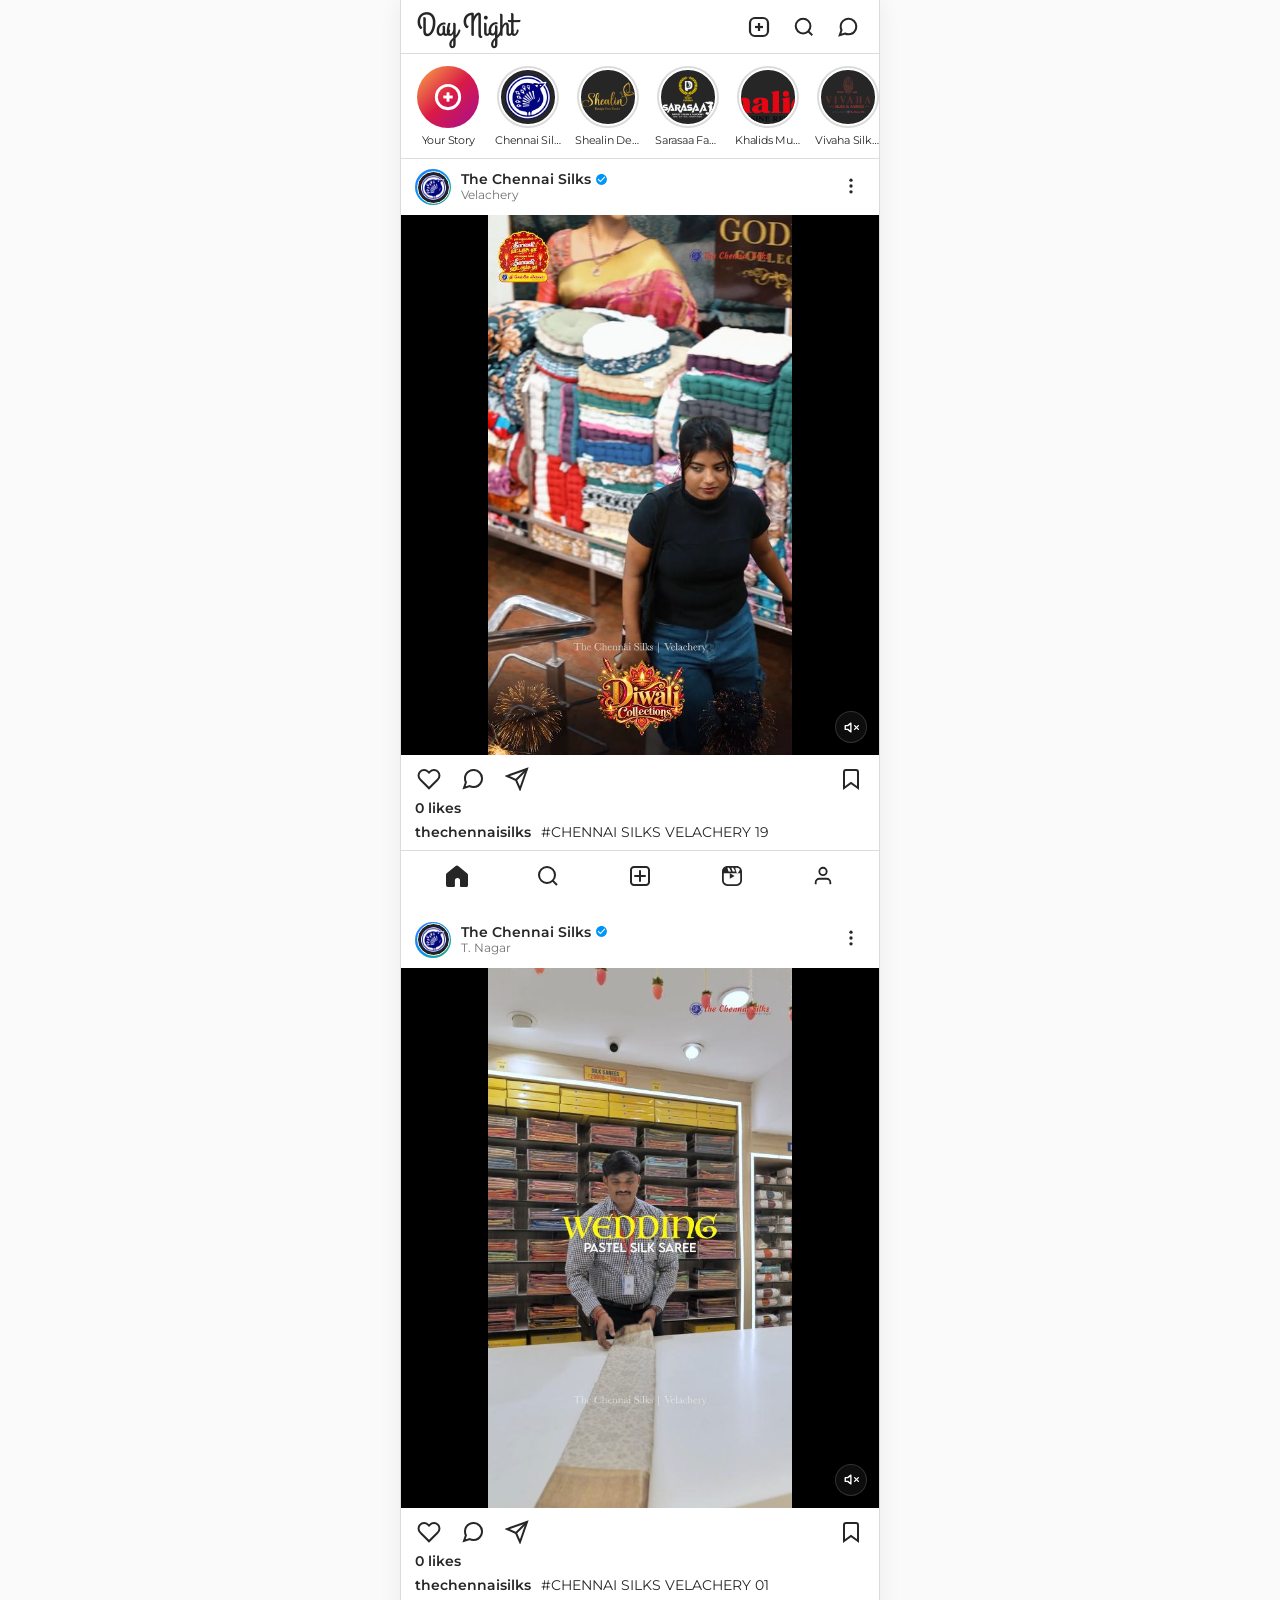
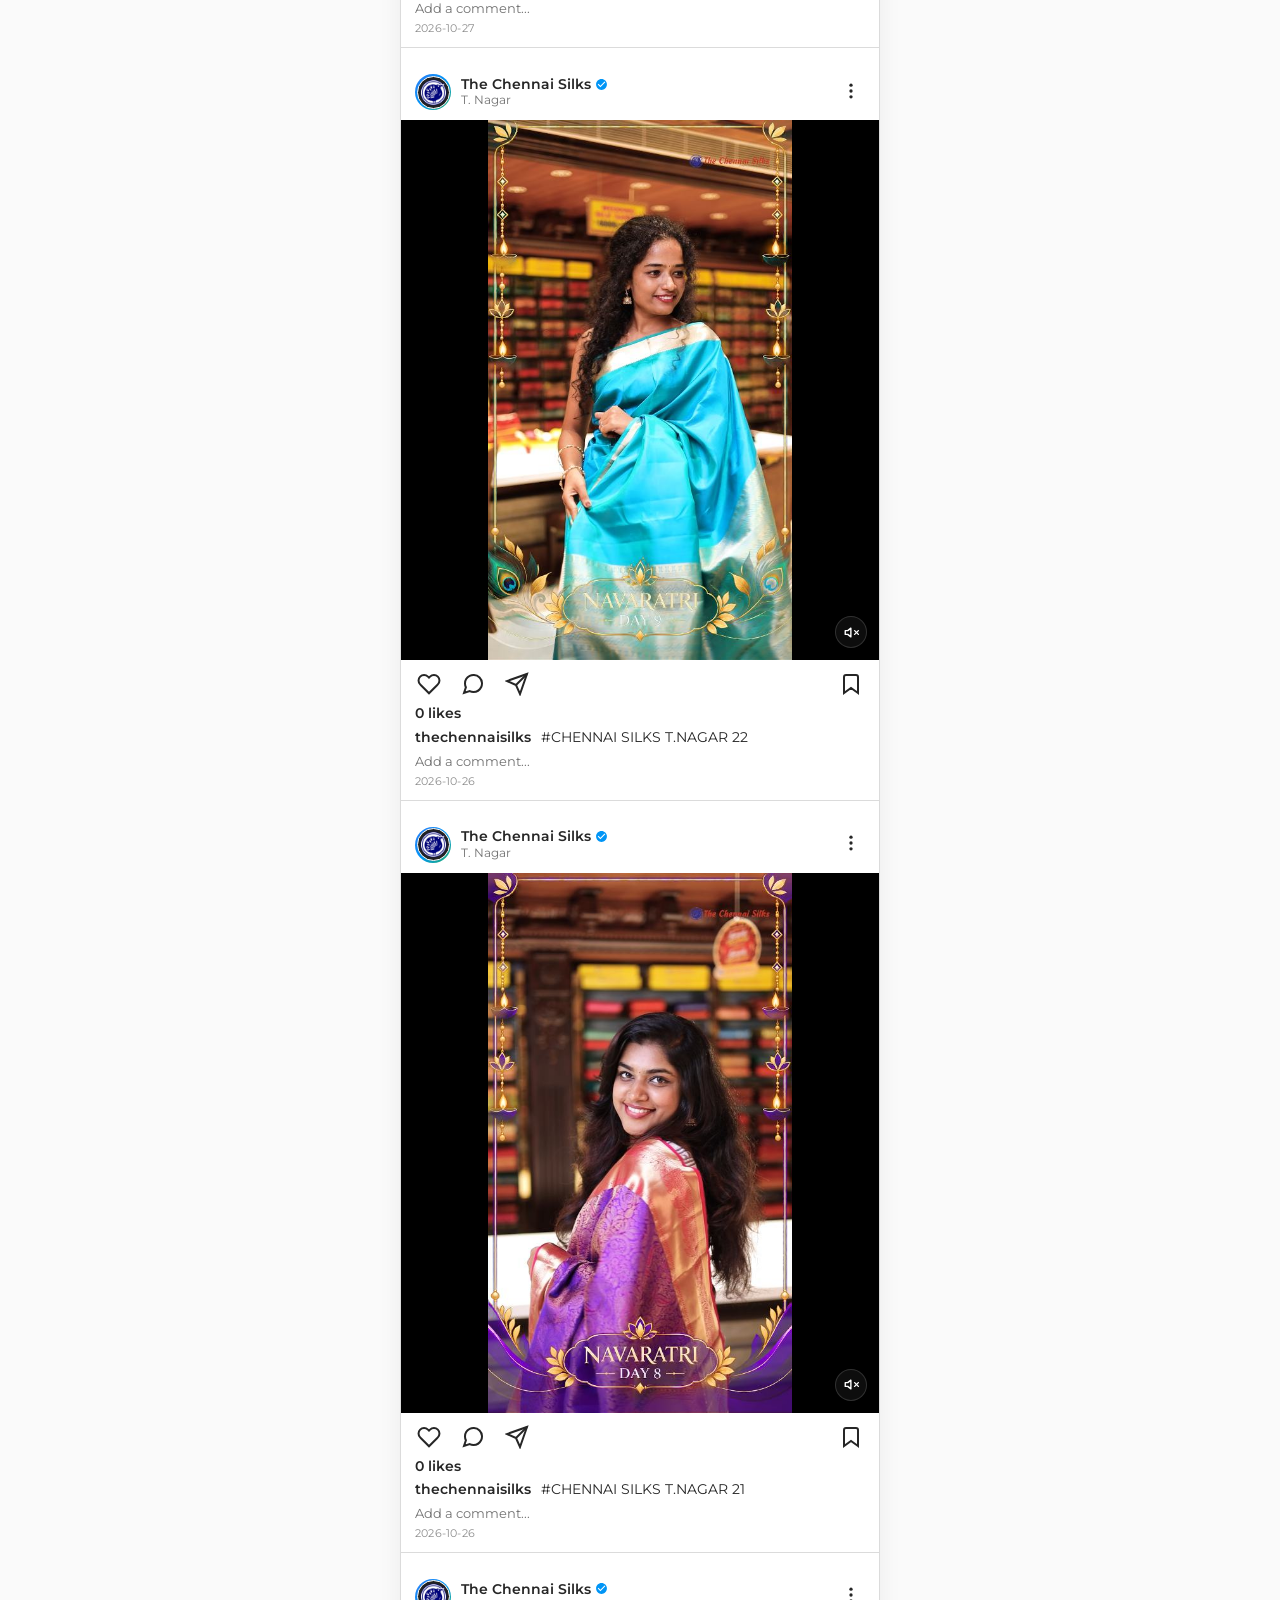
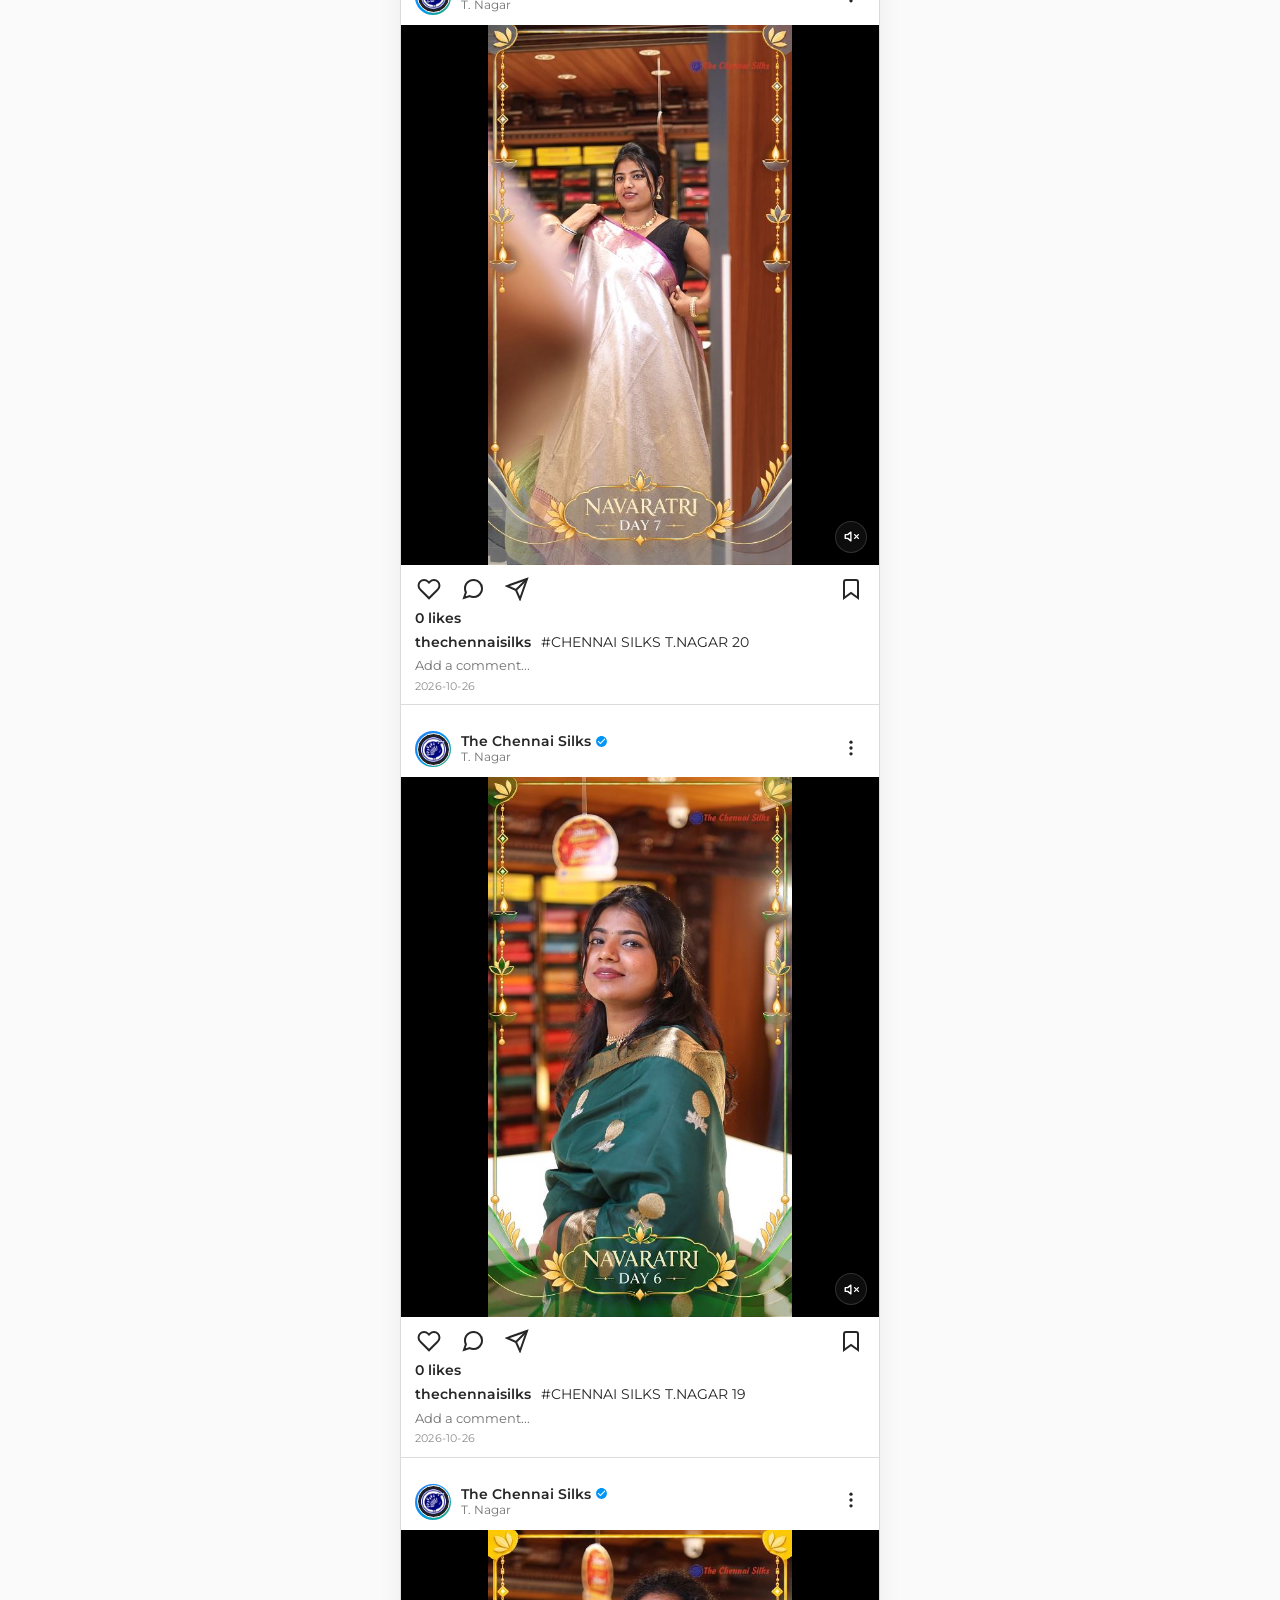
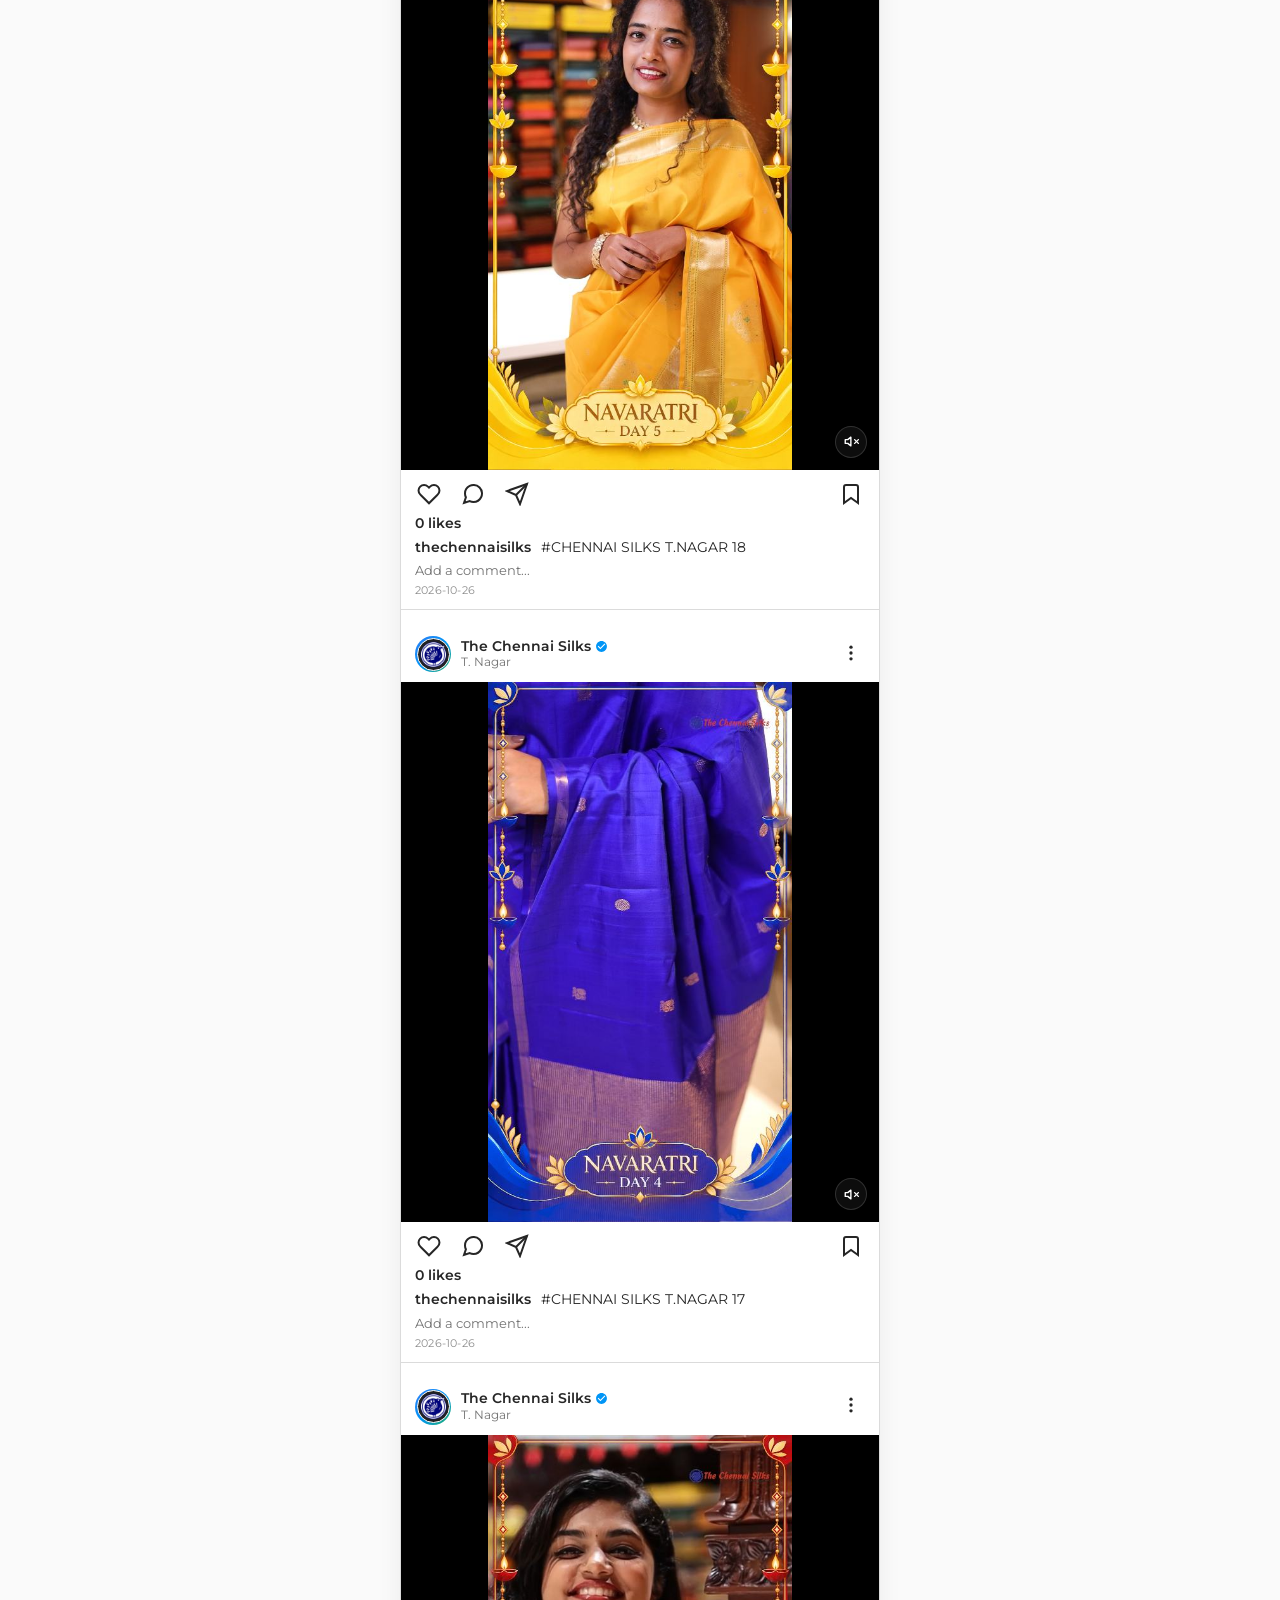
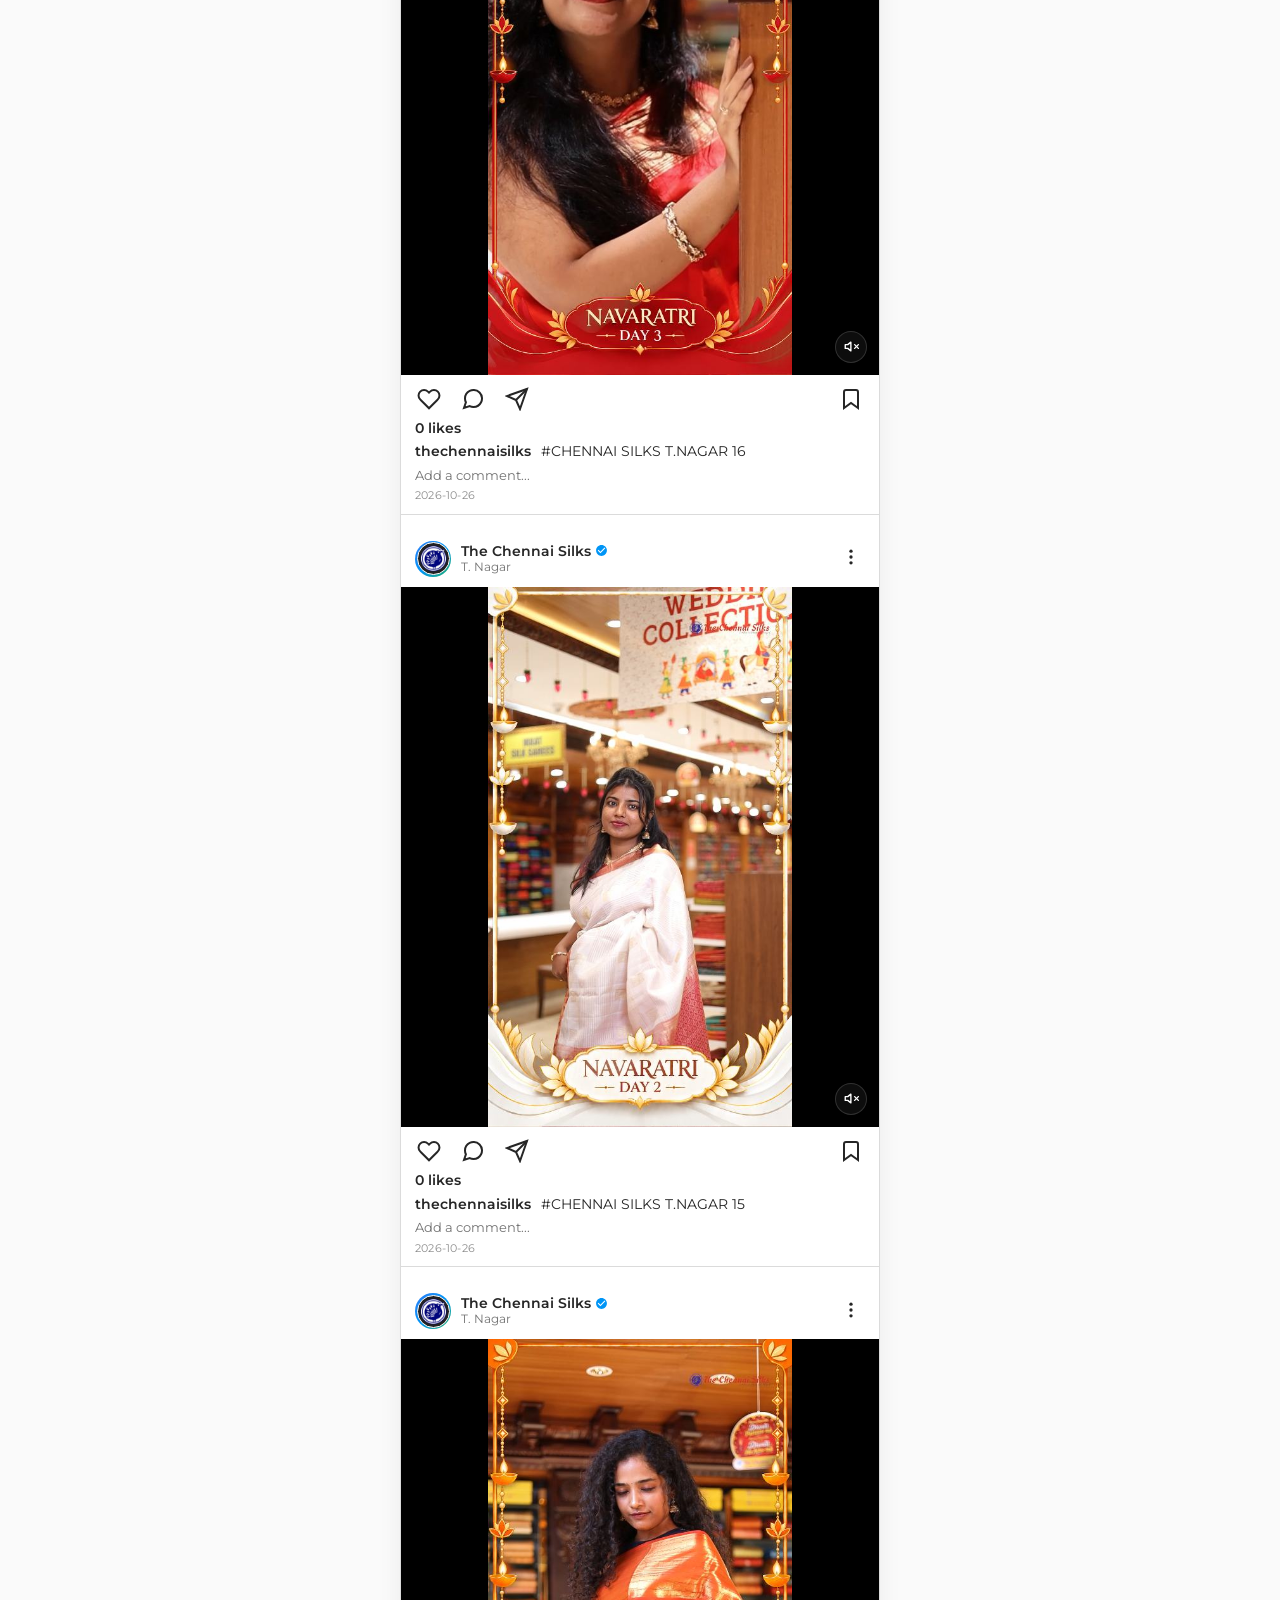
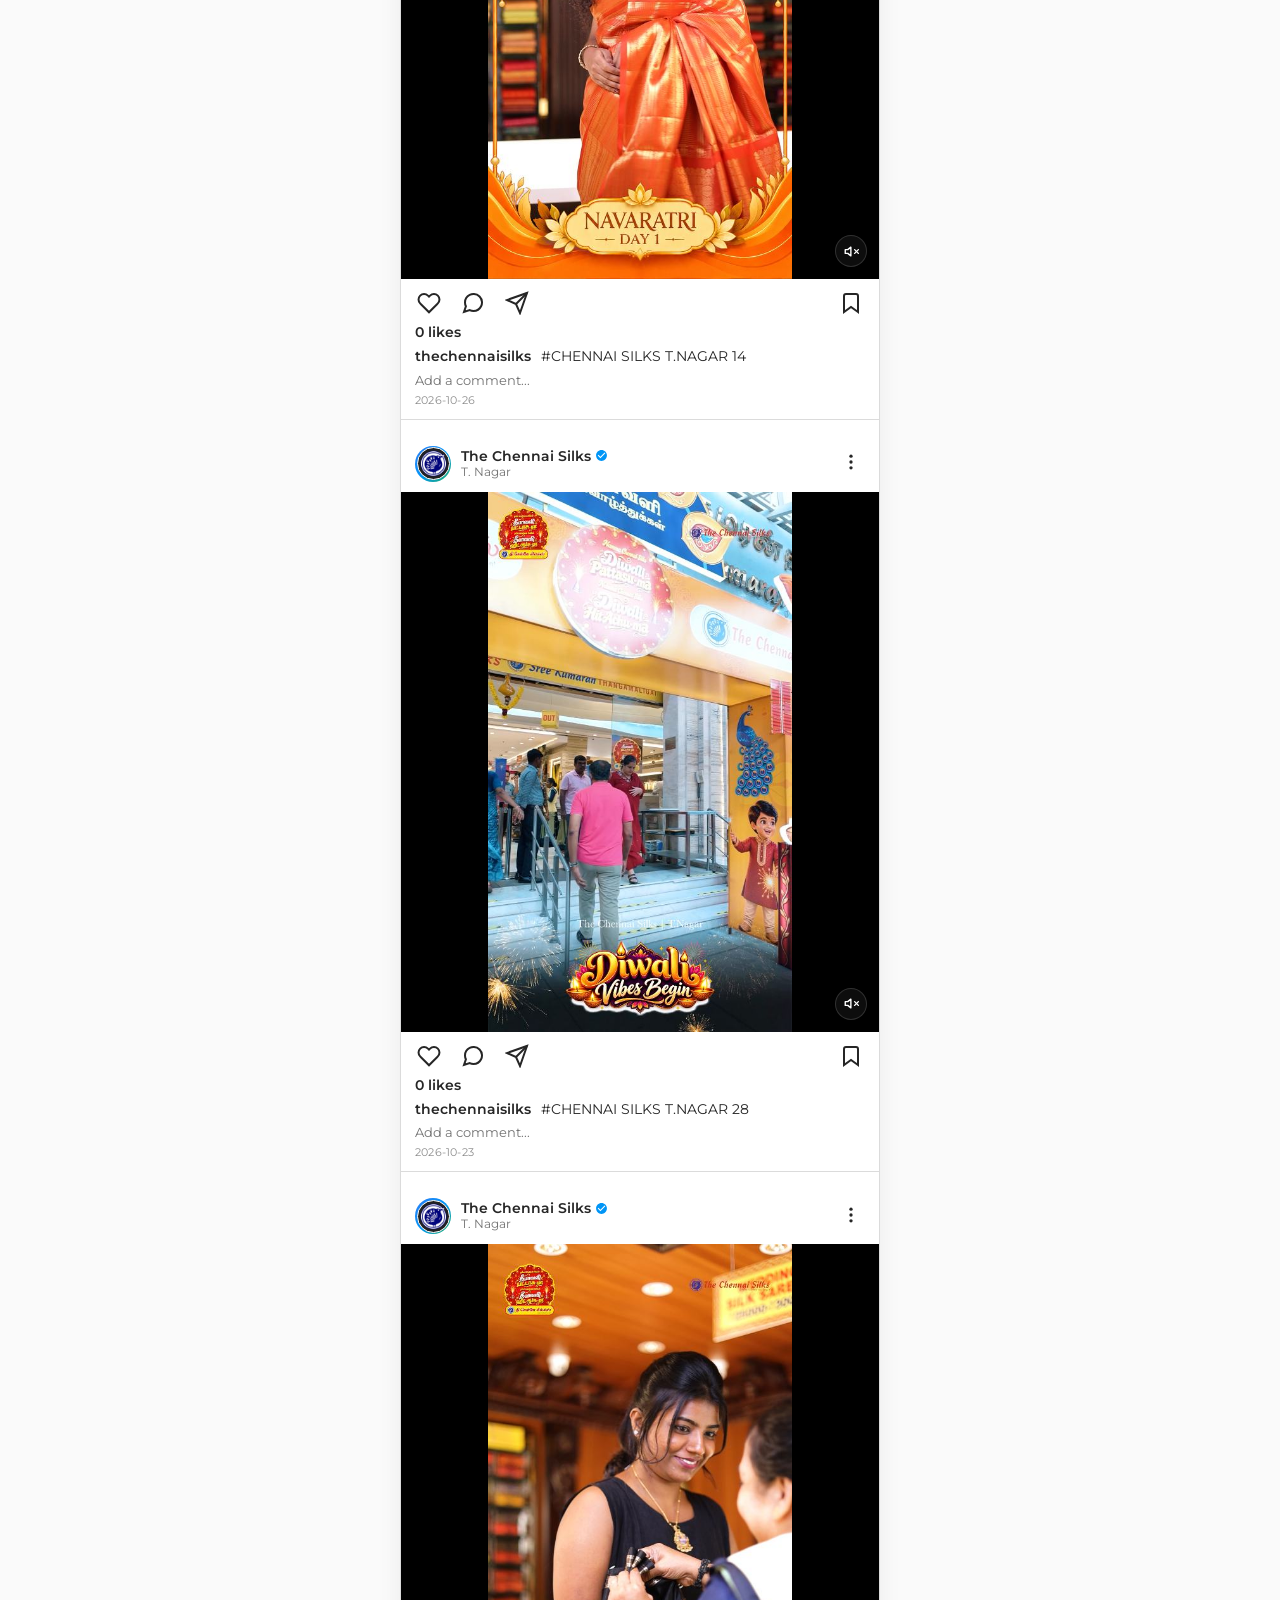
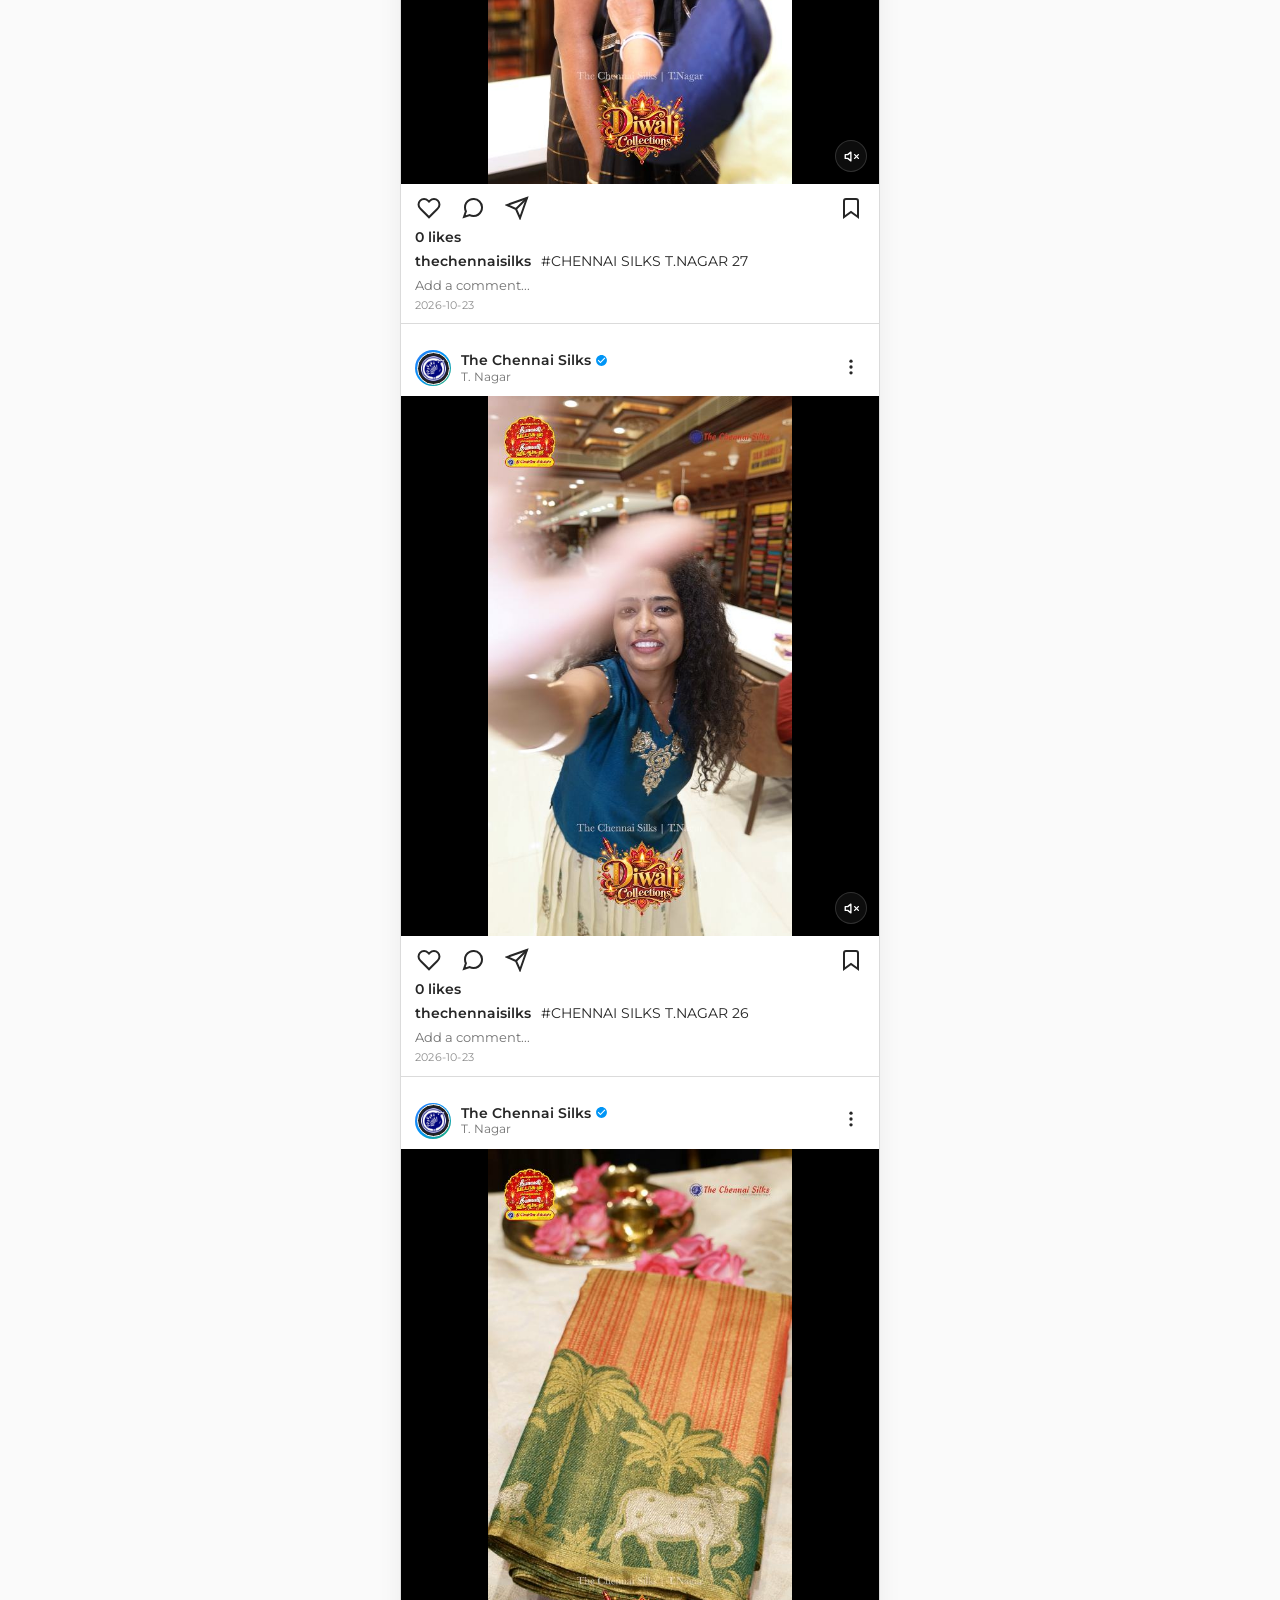
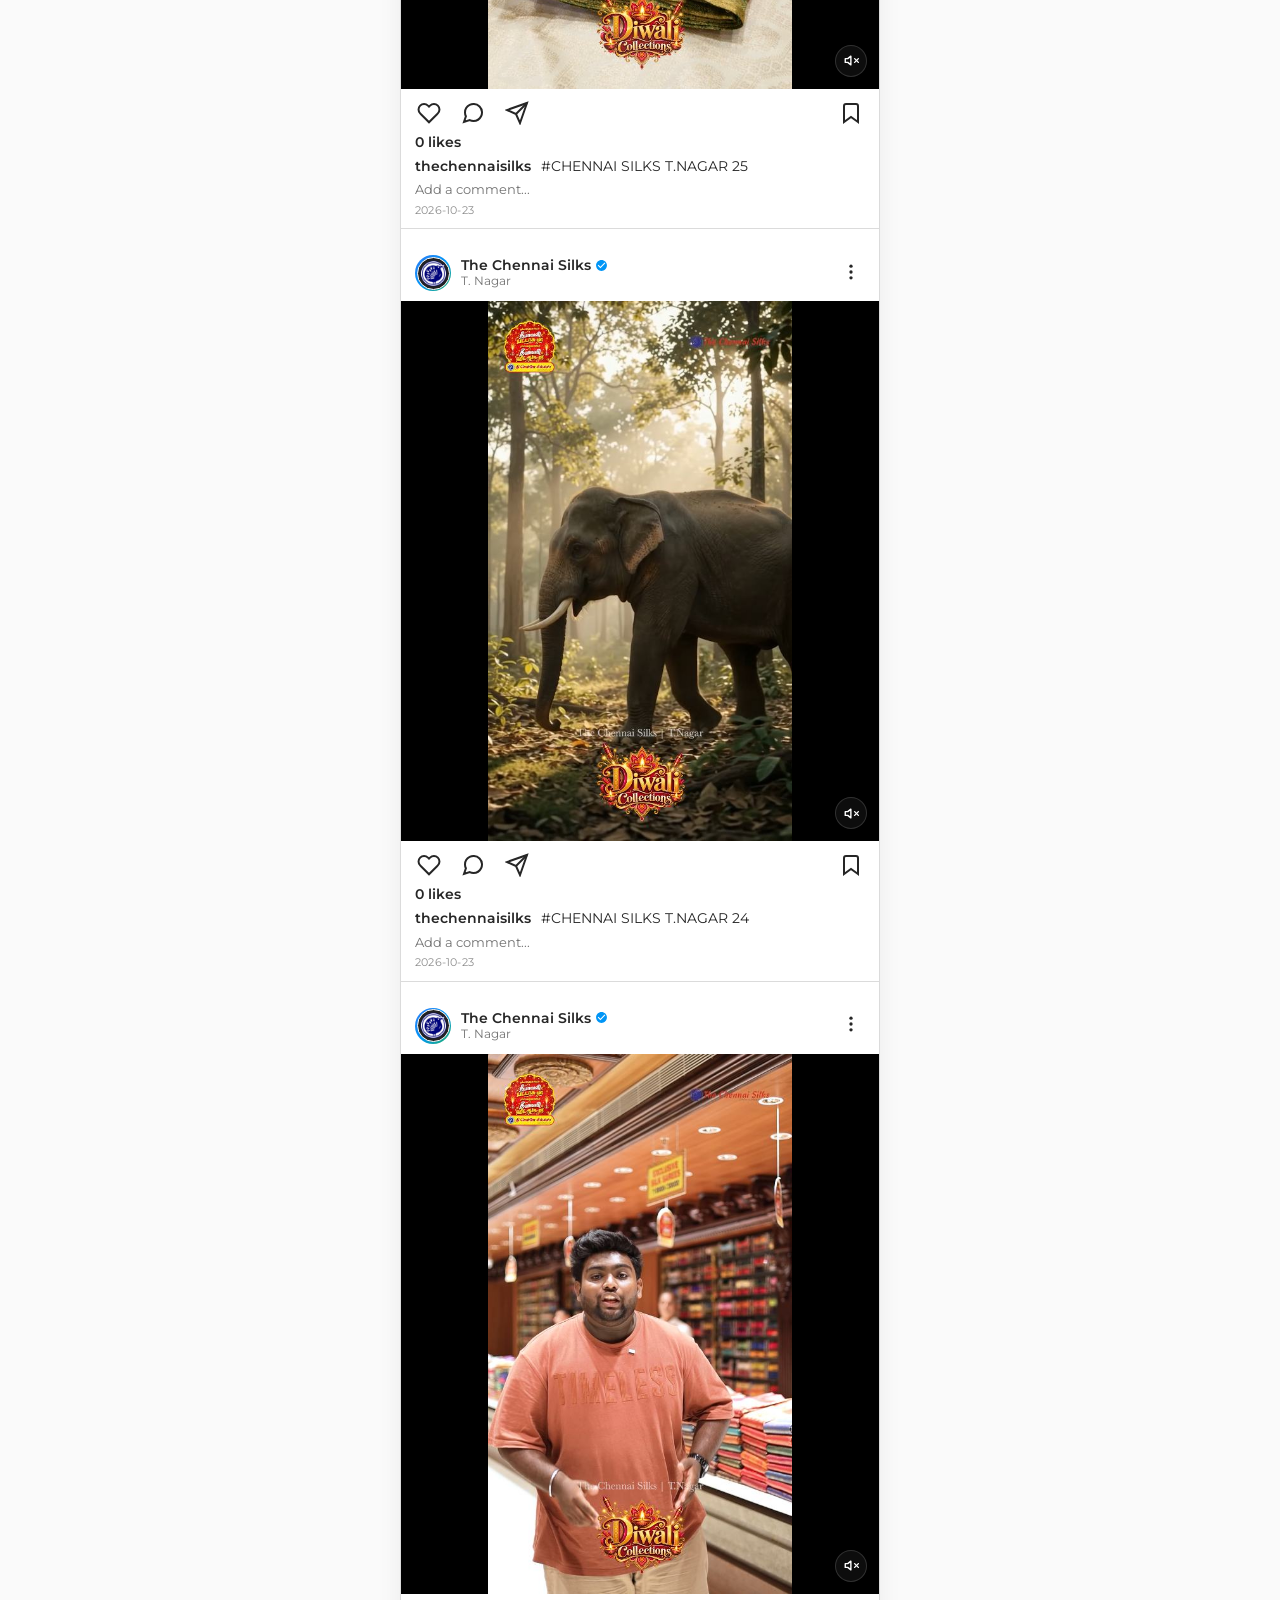
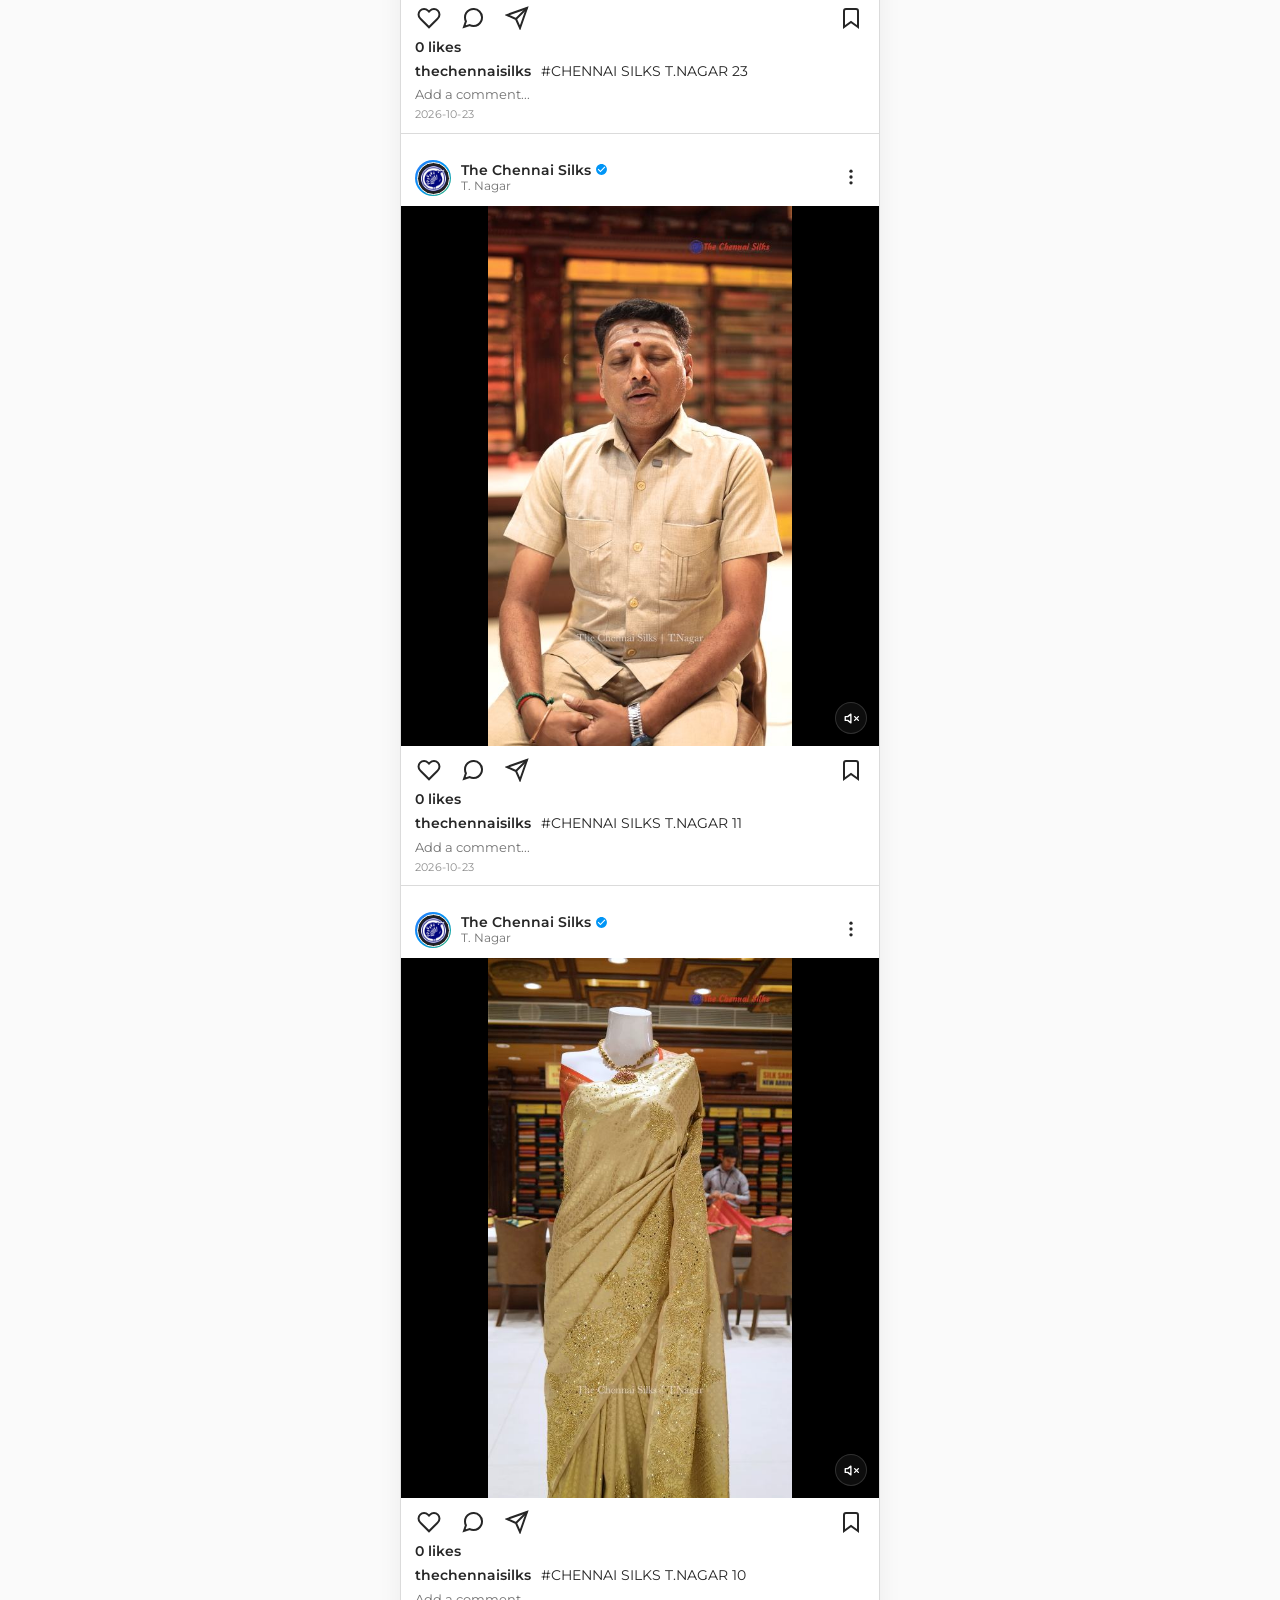
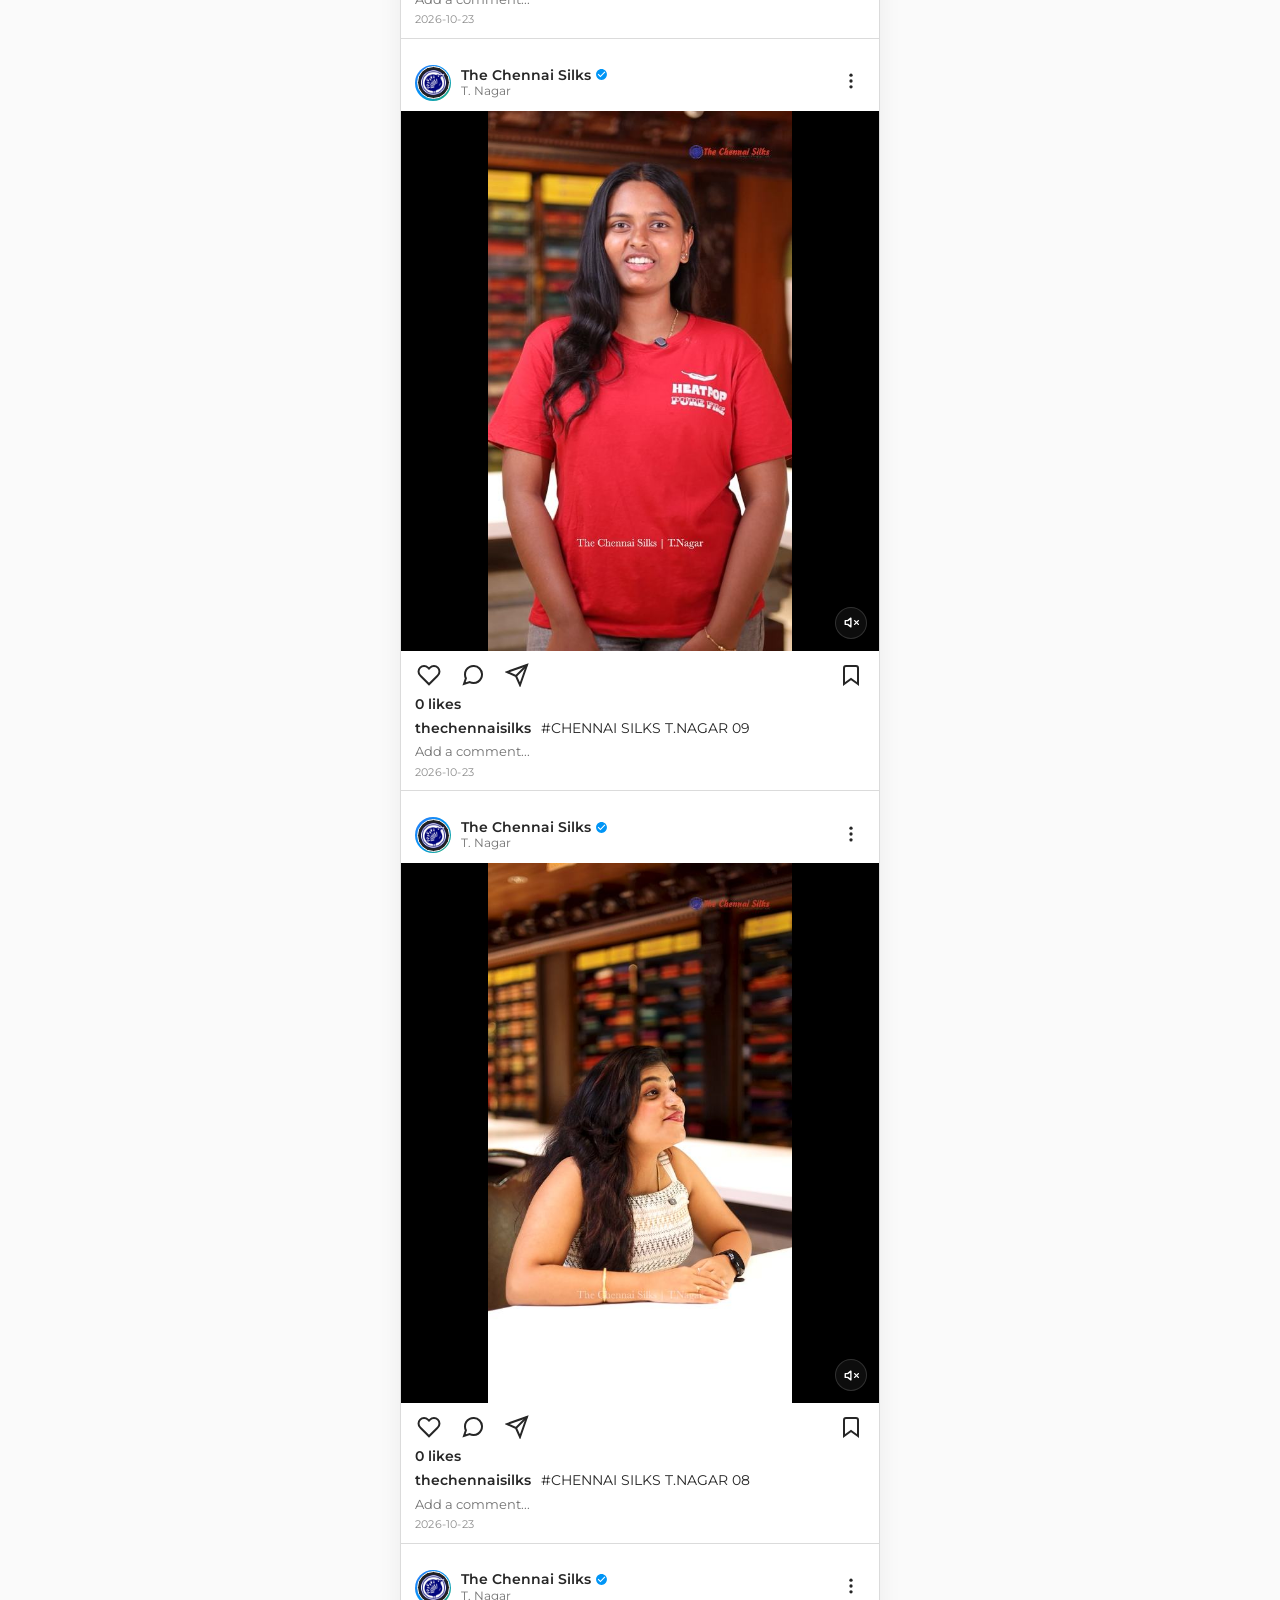
==== commit 4002ec76: "fix(media-portal): modern bottom nav icon suite and fix feed autoplay race condition" ====
--- a/Media Portal/index.html
+++ b/Media Portal/index.html
@@ -17,15 +17,15 @@
   <link rel="stylesheet" href="https://fonts.googleapis.com/css2?family=Montserrat:wght@300;400;500;600;700;800;900&family=Grand+Hotel&display=swap">
 
   <!-- Modular Instagram-Grade Stylesheets -->
-  <link rel="stylesheet" href="./Stylesheets/instagram-core.css?v=4.5">
-  <link rel="stylesheet" href="./Stylesheets/feed.css?v=4.5">
-  <link rel="stylesheet" href="./Stylesheets/reels.css?v=4.5">
-  <link rel="stylesheet" href="./Stylesheets/explore.css?v=4.5">
-  <link rel="stylesheet" href="./Stylesheets/settings.css?v=4.5">
-  <link rel="stylesheet" href="./Stylesheets/profile.css?v=4.5">
-  <link rel="stylesheet" href="./Stylesheets/upload.css?v=4.5">
-  <link rel="stylesheet" href="./Stylesheets/player.css?v=4.5">
-  <link rel="stylesheet" href="./Stylesheets/instagram-menu.css?v=4.5">
+  <link rel="stylesheet" href="./Stylesheets/instagram-core.css?v=4.6">
+  <link rel="stylesheet" href="./Stylesheets/feed.css?v=4.6">
+  <link rel="stylesheet" href="./Stylesheets/reels.css?v=4.6">
+  <link rel="stylesheet" href="./Stylesheets/explore.css?v=4.6">
+  <link rel="stylesheet" href="./Stylesheets/settings.css?v=4.6">
+  <link rel="stylesheet" href="./Stylesheets/profile.css?v=4.6">
+  <link rel="stylesheet" href="./Stylesheets/upload.css?v=4.6">
+  <link rel="stylesheet" href="./Stylesheets/player.css?v=4.6">
+  <link rel="stylesheet" href="./Stylesheets/instagram-menu.css?v=4.6">
 
   <!-- Real Google Identity Services & Firebase Auth & Firestore SDKs -->
   <script src="https://accounts.google.com/gsi/client" async defer></script>
@@ -114,32 +114,37 @@
     <!-- Tab 5: Profile & Brand Hub Tab -->
     <main class="dnm-tab-view" id="dnm-tab-profile" style="display:none;"></main>
 
-    <!-- Bottom Navigation Bar (5 Classic Instagram Tabs - No Settings Button) -->
+    <!-- Bottom Navigation Bar (5 Classic Instagram Tabs - Modern SVG Suite) -->
     <nav class="dnm-bottom-nav">
       <!-- 1. Home Feed -->
       <button type="button" class="dnm-nav-item active" data-tab="feed" aria-label="Home Feed">
-        <svg width="24" height="24" viewBox="0 0 24 24" fill="none" stroke="currentColor" stroke-width="2"><path d="M3 9l9-7 9 7v11a2 2 0 0 1-2 2H5a2 2 0 0 1-2-2z"/><polyline points="9 22 9 12 15 12 15 22"/></svg>
+        <svg class="dnm-nav-icon icon-outline" width="24" height="24" viewBox="0 0 24 24" fill="currentColor"><path d="M22 23h-6.001a1 1 0 0 1-1-1v-5.455a2.545 2.545 0 1 0-5.09 0V22a1 1 0 0 1-1 1H2.909A1.91 1.91 0 0 1 1 21.09V10.8a1.9 1.9 0 0 1 .687-1.465l8.636-7.198a2.5 2.5 0 0 1 3.204 0l8.786 7.323A1.9 1.9 0 0 1 23 10.925v10.166A1.91 1.91 0 0 1 22 23Zm-5.001-2h4v-10.075l-8.545-7.123a.5.5 0 0 0-.641 0L3.272 10.925V21h4v-4.455a4.545 4.545 0 1 1 9.09 0V21Z"/></svg>
+        <svg class="dnm-nav-icon icon-filled" width="24" height="24" viewBox="0 0 24 24" fill="currentColor"><path d="M22 23h-6.001a1 1 0 0 1-1-1v-5.455a2.545 2.545 0 1 0-5.09 0V22a1 1 0 0 1-1 1H2.909A1.91 1.91 0 0 1 1 21.09V10.8a1.9 1.9 0 0 1 .687-1.465l8.636-7.198a2.5 2.5 0 0 1 3.204 0l8.786 7.323A1.9 1.9 0 0 1 23 10.925v10.166A1.91 1.91 0 0 1 22 23Z"/></svg>
       </button>
 
       <!-- 2. Explore / Search -->
       <button type="button" class="dnm-nav-item" data-tab="explore" aria-label="Explore and Search">
-        <svg width="24" height="24" viewBox="0 0 24 24" fill="none" stroke="currentColor" stroke-width="2"><circle cx="11" cy="11" r="8"/><line x1="21" y1="21" x2="16.65" y2="16.65"/></svg>
+        <svg class="dnm-nav-icon icon-outline" width="24" height="24" viewBox="0 0 24 24" fill="none" stroke="currentColor" stroke-width="2"><circle cx="11" cy="11" r="8"/><line x1="21" y1="21" x2="16.65" y2="16.65"/></svg>
+        <svg class="dnm-nav-icon icon-filled" width="24" height="24" viewBox="0 0 24 24" fill="none" stroke="currentColor" stroke-width="3"><circle cx="11" cy="11" r="8"/><line x1="21" y1="21" x2="16.65" y2="16.65"/></svg>
       </button>
 
       <!-- 3. Upload Studio (+) -->
       <button type="button" class="dnm-nav-item" data-tab="upload" aria-label="Upload Video or Photo">
-        <svg width="26" height="26" viewBox="0 0 24 24" fill="none" stroke="currentColor" stroke-width="2"><rect x="3" y="3" width="18" height="18" rx="5"/><line x1="12" y1="8" x2="12" y2="16"/><line x1="8" y1="12" x2="16" y2="12"/></svg>
+        <svg class="dnm-nav-icon icon-outline" width="24" height="24" viewBox="0 0 24 24" fill="currentColor"><path d="M18 2H6C3.791 2 2 3.791 2 6v12c0 2.209 1.791 4 4 4h12c2.209 0 4-1.791 4-4V6c0-2.209-1.791-4-4-4Zm2 16c0 1.103-.897 2-2 2H6c-1.103 0-2-.897-2-2V6c0-1.103.897-2 2-2h12c1.103 0 2 .897 2 2v12Zm-7-11a1 1 0 0 0-2 0v4H7a1 1 0 0 0 0 2h4v4a1 1 0 0 0 2 0v-4h4a1 1 0 0 0 0-2h-4V7Z"/></svg>
+        <svg class="dnm-nav-icon icon-filled" width="24" height="24" viewBox="0 0 24 24" fill="currentColor"><path d="M18 2H6C3.791 2 2 3.791 2 6v12c0 2.209 1.791 4 4 4h12c2.209 0 4-1.791 4-4V6c0-2.209-1.791-4-4-4Zm-5 15a1 1 0 0 1-2 0v-4H7a1 1 0 0 1 0-2h4V7a1 1 0 0 1 2 0v4h4a1 1 0 0 1 0 2h-4v4Z"/></svg>
       </button>
 
       <!-- 4. Reels Tab -->
       <button type="button" class="dnm-nav-item" data-tab="reels" aria-label="Video Reels">
-        <svg width="24" height="24" viewBox="0 0 24 24" fill="none" stroke="currentColor" stroke-width="2"><rect x="2" y="2" width="20" height="20" rx="3.5"/><path d="M7 2L11 8.5M13 2L17 8.5M2 8.5H22"/><polygon points="9.5 12 15.5 15.5 9.5 19 9.5 12" fill="currentColor"/></svg>
+        <svg class="dnm-nav-icon icon-outline" width="24" height="24" viewBox="0 0 24 24" fill="currentColor"><path d="M16.6 2H7.4C4.42 2 2 4.42 2 7.4v9.2C2 19.58 4.42 22 7.4 22h9.2c2.98 0 5.4-2.42 5.4-5.4V7.4C22 4.42 19.58 2 16.6 2ZM7.4 3.8h1.66l2.12 3.7H8.52L7.4 3.8Zm3.94 0h1.86l2.12 3.7h-2.66l-1.32-3.7Zm4.14 0h1.26c1.37 0 2.54.76 3.14 1.88l-1.9 3.32H16.8l-1.32-3.7ZM20.2 16.6c0 1.99-1.61 3.6-3.6 3.6H7.4c-1.99 0-3.6-1.61-3.6-3.6V9.3h16.4v7.3Zm-10.4-1.9 4.8-2.77-4.8-2.77v5.54Z"/></svg>
+        <svg class="dnm-nav-icon icon-filled" width="24" height="24" viewBox="0 0 24 24" fill="currentColor"><path d="M16.6 2H7.4C4.42 2 2 4.42 2 7.4v9.2C2 19.58 4.42 22 7.4 22h9.2c2.98 0 5.4-2.42 5.4-5.4V7.4C22 4.42 19.58 2 16.6 2ZM7.4 3.8h1.66l2.12 3.7H8.52L7.4 3.8Zm3.94 0h1.86l2.12 3.7h-2.66l-1.32-3.7Zm4.14 0h1.26c1.37 0 2.54.76 3.14 1.88l-1.9 3.32H16.8l-1.32-3.7ZM20.2 16.6c0 1.99-1.61 3.6-3.6 3.6H7.4c-1.99 0-3.6-1.61-3.6-3.6V9.3h16.4v7.3Zm-10.4-1.9 4.8-2.77-4.8-2.77v5.54Z"/></svg>
       </button>
 
       <!-- 5. Profile -->
       <button type="button" class="dnm-nav-item" data-tab="profile" aria-label="Profile">
         <div class="dnm-nav-avatar-wrap">
-          <img class="dnm-nav-avatar" id="dnm-nav-user-avatar" src="https://ui-avatars.com/api/?name=User&background=E5E5E5&color=737373&size=64&bold=true" alt="Profile">
+          <svg class="dnm-nav-avatar-fallback" width="22" height="22" viewBox="0 0 24 24" fill="none" stroke="currentColor" stroke-width="2"><path d="M20 21v-2a4 4 0 0 0-4-4H8a4 4 0 0 0-4 4v2"/><circle cx="12" cy="7" r="4"/></svg>
+          <img class="dnm-nav-avatar" id="dnm-nav-user-avatar" src="" alt="Profile" style="display:none;">
         </div>
       </button>
     </nav>
@@ -150,20 +155,20 @@
   <div class="dnm-toast-container" id="dnm-toast-container"></div>
 
   <!-- Modular Scripts -->
-  <script src="./Scripts/runtime-config.js?v=4.5"></script>
-  <script src="./Scripts/native-bridge.js?v=4.5"></script>
-  <script src="./Scripts/storage-adapter.js?v=4.5"></script>
-  <script src="./Scripts/firebase-config.js?v=4.5"></script>
-  <script src="./Scripts/auth.js?v=4.5"></script>
-  <script src="./Scripts/data.js?v=4.5"></script>
-  <script src="./Scripts/instagram-menu.js?v=4.5"></script>
-  <script src="./Scripts/player.js?v=4.5"></script>
-  <script src="./Scripts/feed.js?v=4.5"></script>
-  <script src="./Scripts/reels.js?v=4.5"></script>
-  <script src="./Scripts/settings.js?v=4.5"></script>
-  <script src="./Scripts/upload.js?v=4.5"></script>
-  <script src="./Scripts/stories.js?v=4.5"></script>
-  <script src="./Scripts/messaging.js?v=4.5"></script>
-  <script src="./Scripts/app.js?v=4.5"></script>
+  <script src="./Scripts/runtime-config.js?v=4.6"></script>
+  <script src="./Scripts/native-bridge.js?v=4.6"></script>
+  <script src="./Scripts/storage-adapter.js?v=4.6"></script>
+  <script src="./Scripts/firebase-config.js?v=4.6"></script>
+  <script src="./Scripts/auth.js?v=4.6"></script>
+  <script src="./Scripts/data.js?v=4.6"></script>
+  <script src="./Scripts/instagram-menu.js?v=4.6"></script>
+  <script src="./Scripts/player.js?v=4.6"></script>
+  <script src="./Scripts/feed.js?v=4.6"></script>
+  <script src="./Scripts/reels.js?v=4.6"></script>
+  <script src="./Scripts/settings.js?v=4.6"></script>
+  <script src="./Scripts/upload.js?v=4.6"></script>
+  <script src="./Scripts/stories.js?v=4.6"></script>
+  <script src="./Scripts/messaging.js?v=4.6"></script>
+  <script src="./Scripts/app.js?v=4.6"></script>
 </body>
 </html>
--- a/Media Portal/Stylesheets/instagram-core.css
+++ b/Media Portal/Stylesheets/instagram-core.css
@@ -347,14 +347,26 @@
   display: block;
 }
 
-.dnm-nav-item.active svg {
-  stroke-width: 2.6;
+.dnm-nav-item .icon-filled {
+  display: none;
+}
+
+.dnm-nav-item .icon-outline {
+  display: block;
+}
+
+.dnm-nav-item.active .icon-filled {
+  display: block;
+}
+
+.dnm-nav-item.active .icon-outline {
+  display: none;
 }
 
 /* Instagram Profile Avatar in Bottom Bar */
 .dnm-nav-avatar-wrap {
-  width: 25px;
-  height: 25px;
+  width: 26px;
+  height: 26px;
   border-radius: 50%;
   padding: 1px;
   border: 1.5px solid transparent;
@@ -363,6 +375,18 @@
   justify-content: center;
   transition: border-color 0.15s ease;
   box-sizing: border-box;
+  overflow: hidden;
+}
+
+.dnm-nav-avatar-fallback {
+  width: 20px;
+  height: 20px;
+  display: block;
+  color: var(--ig-text-primary);
+}
+
+.dnm-bottom-nav.reels-mode .dnm-nav-avatar-fallback {
+  color: #FFFFFF;
 }
 
 .dnm-nav-item.active .dnm-nav-avatar-wrap {
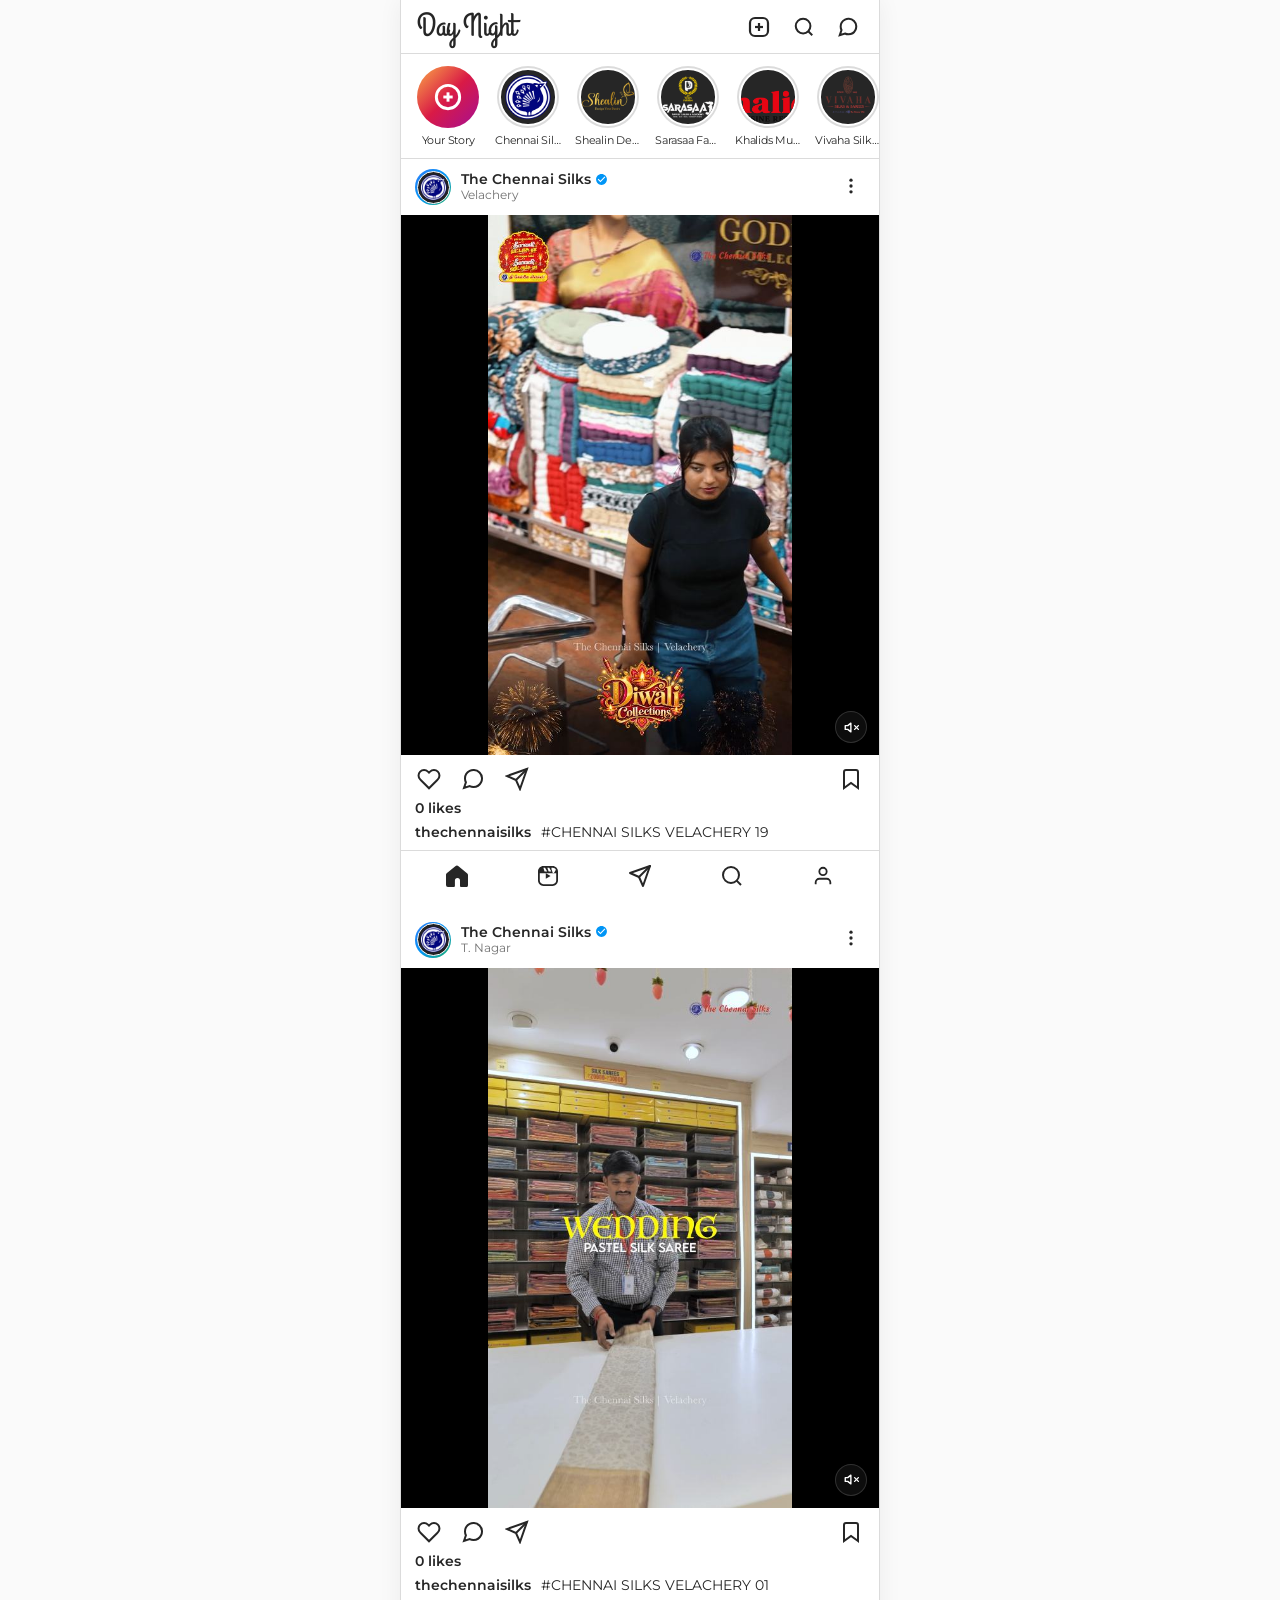
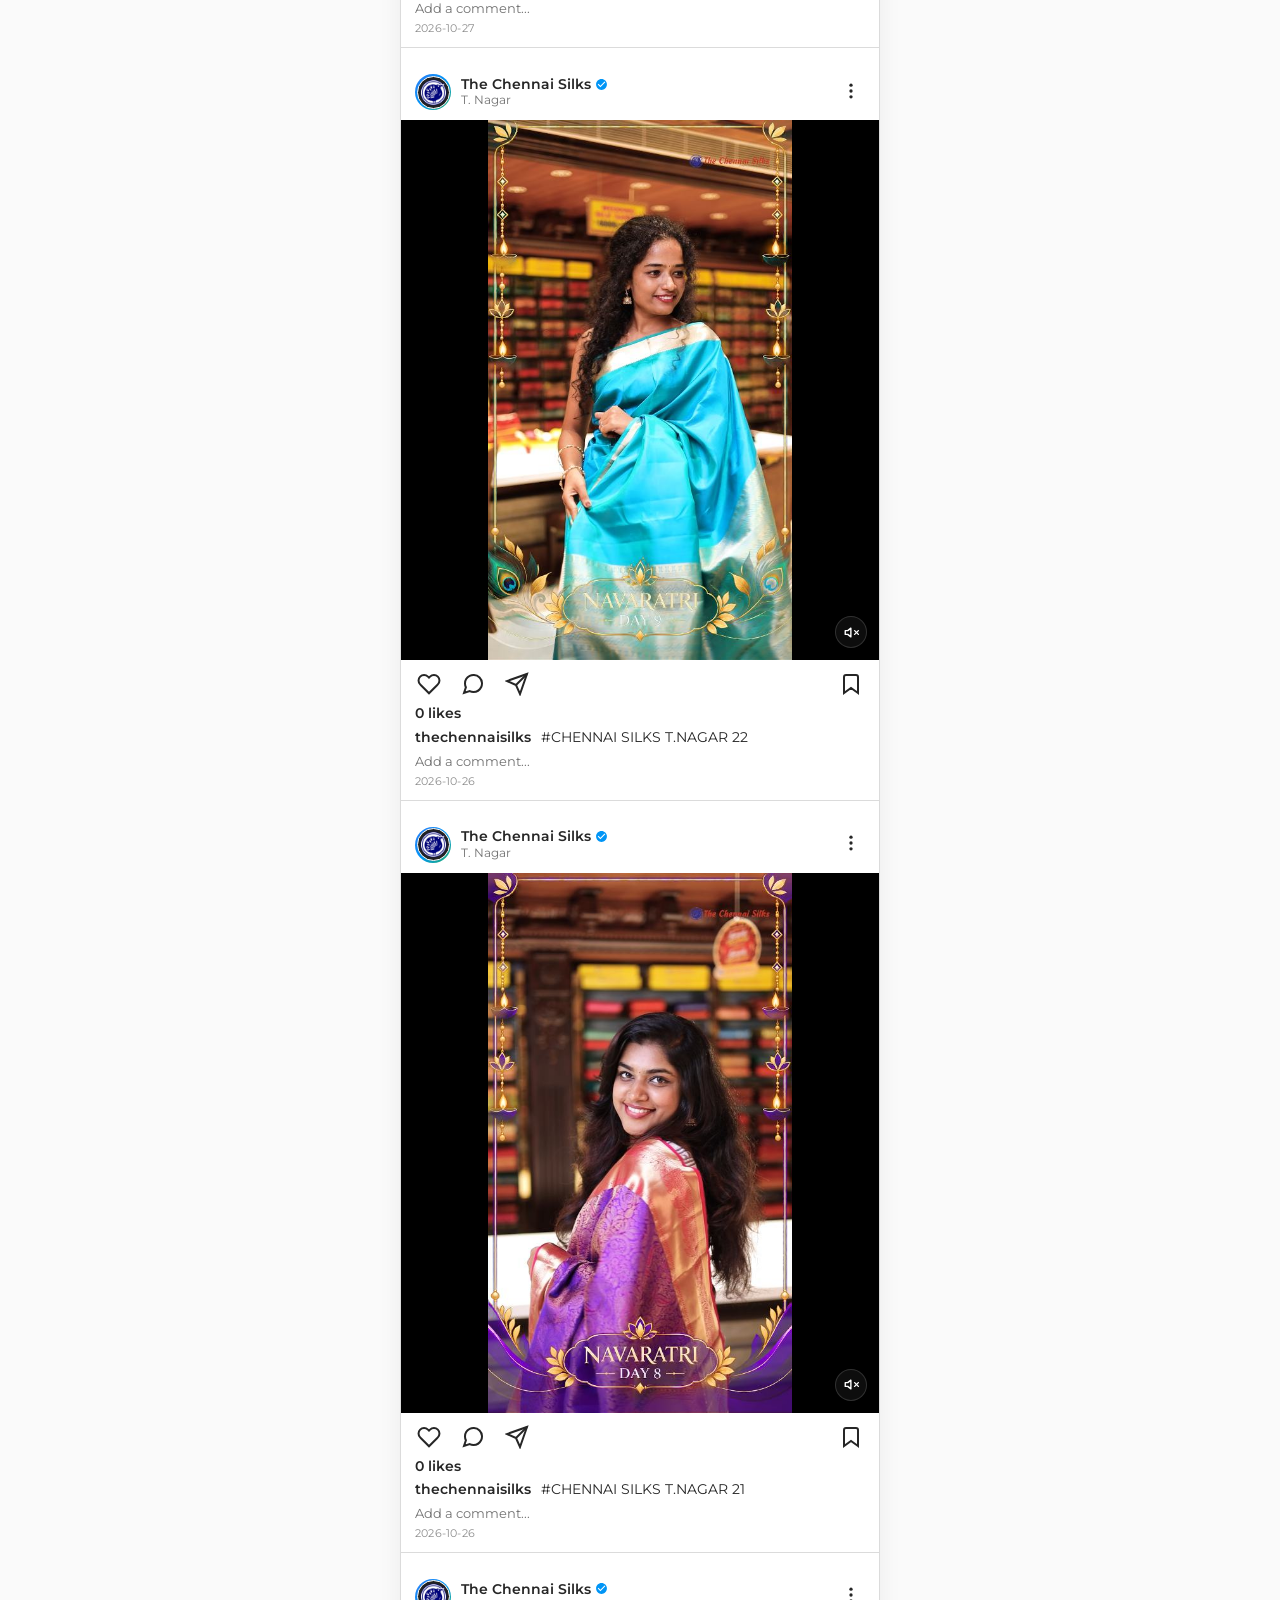
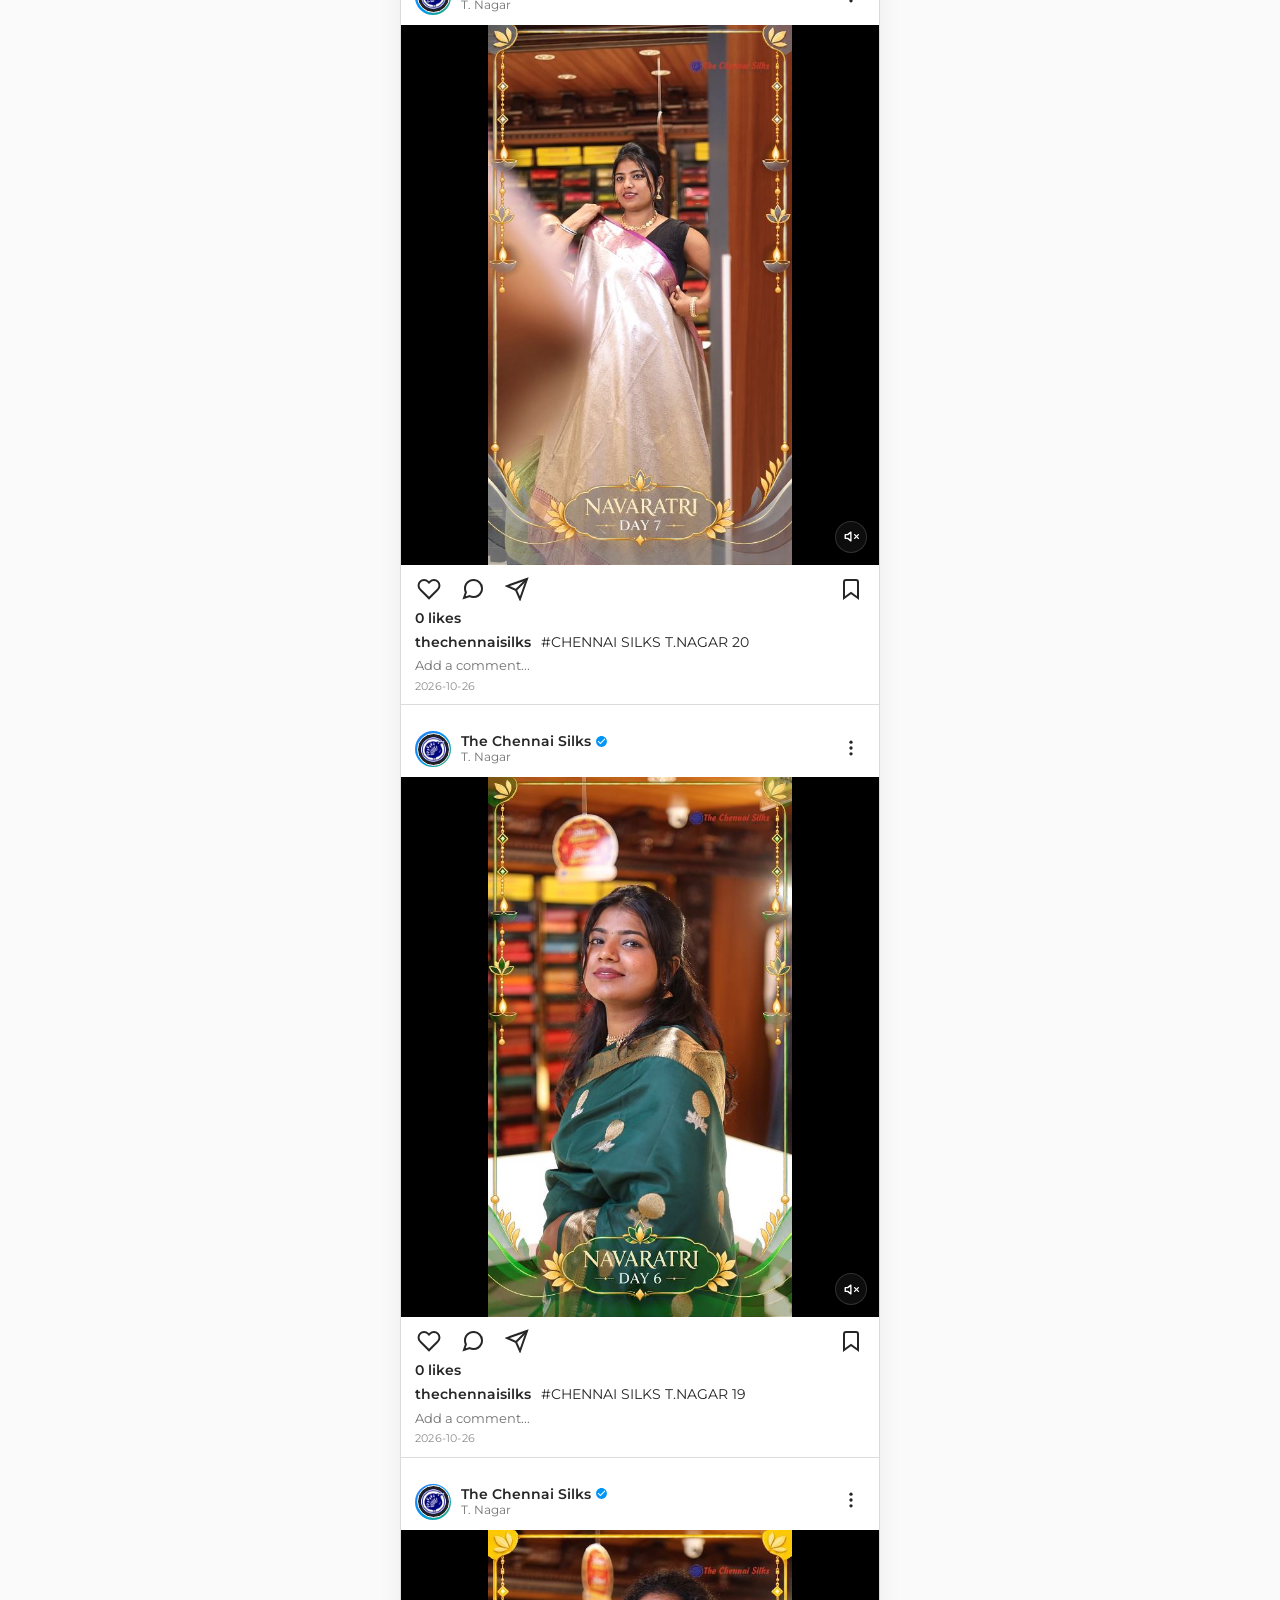
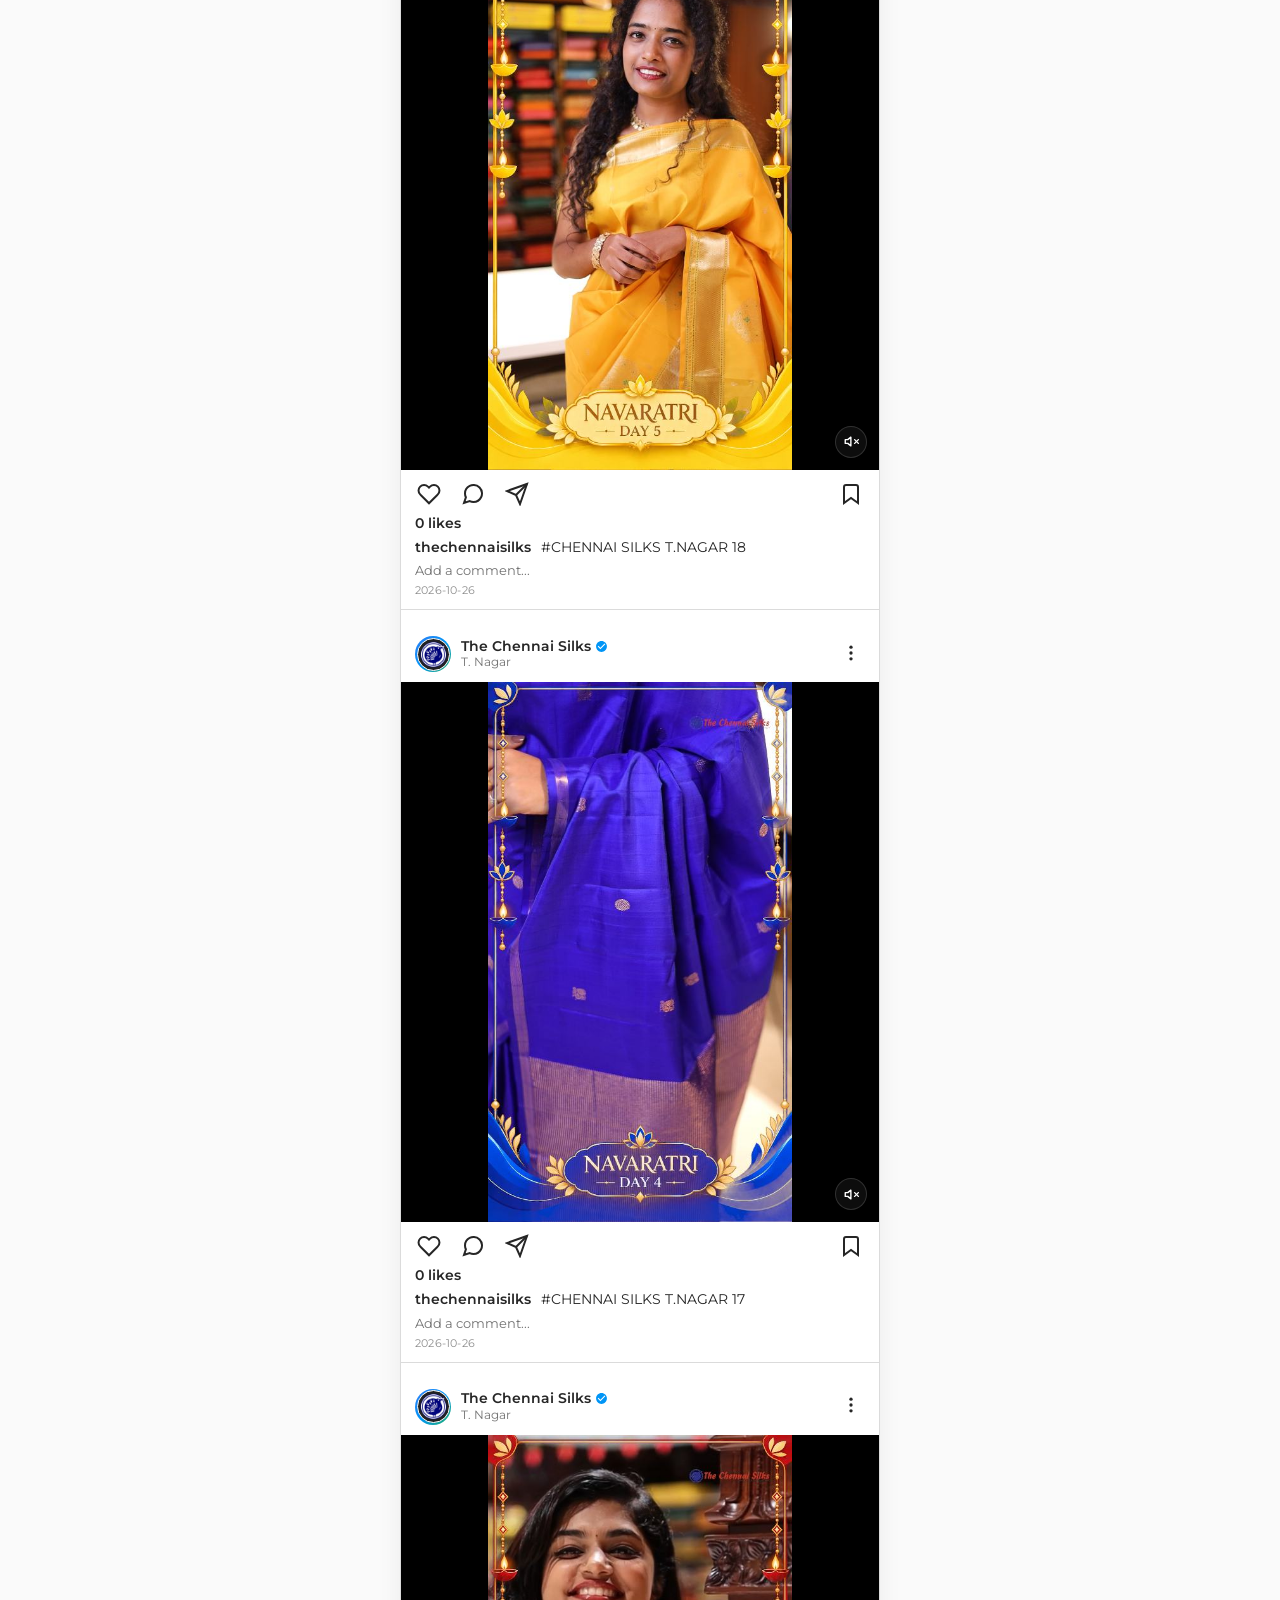
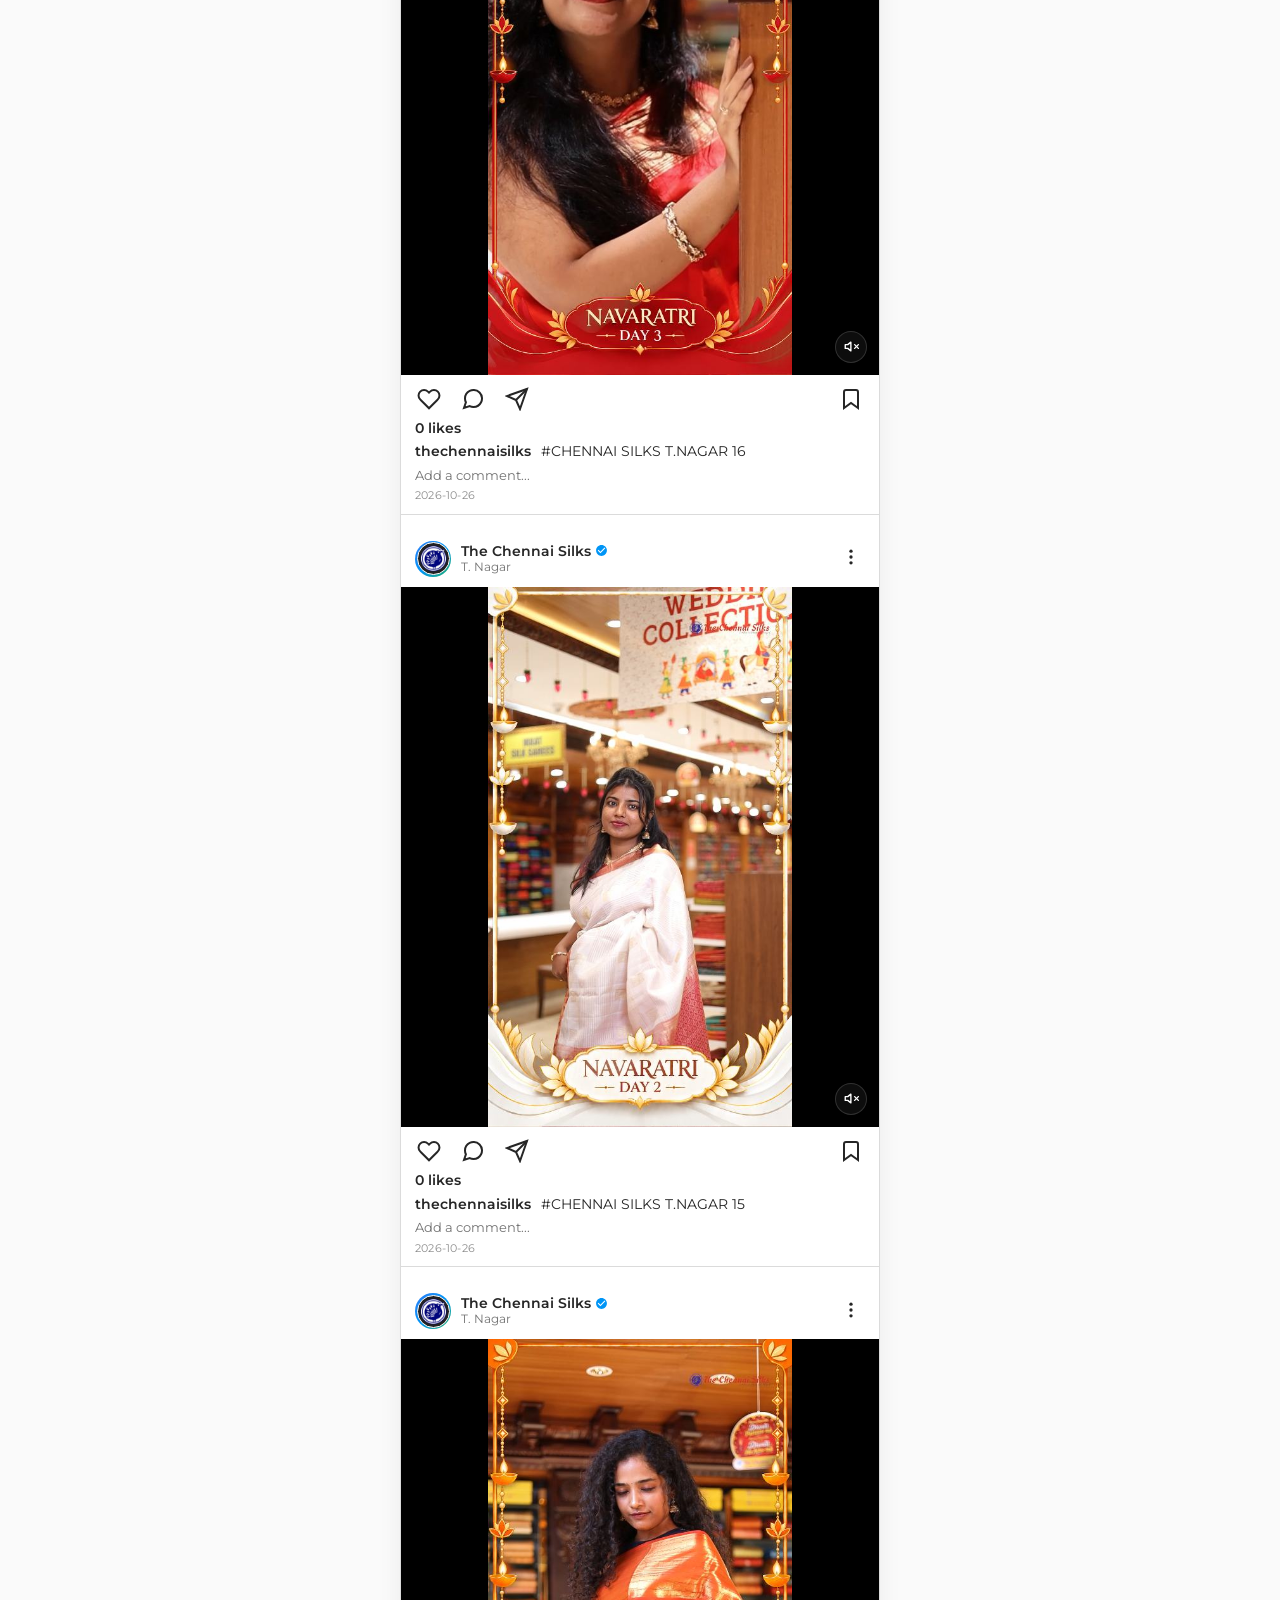
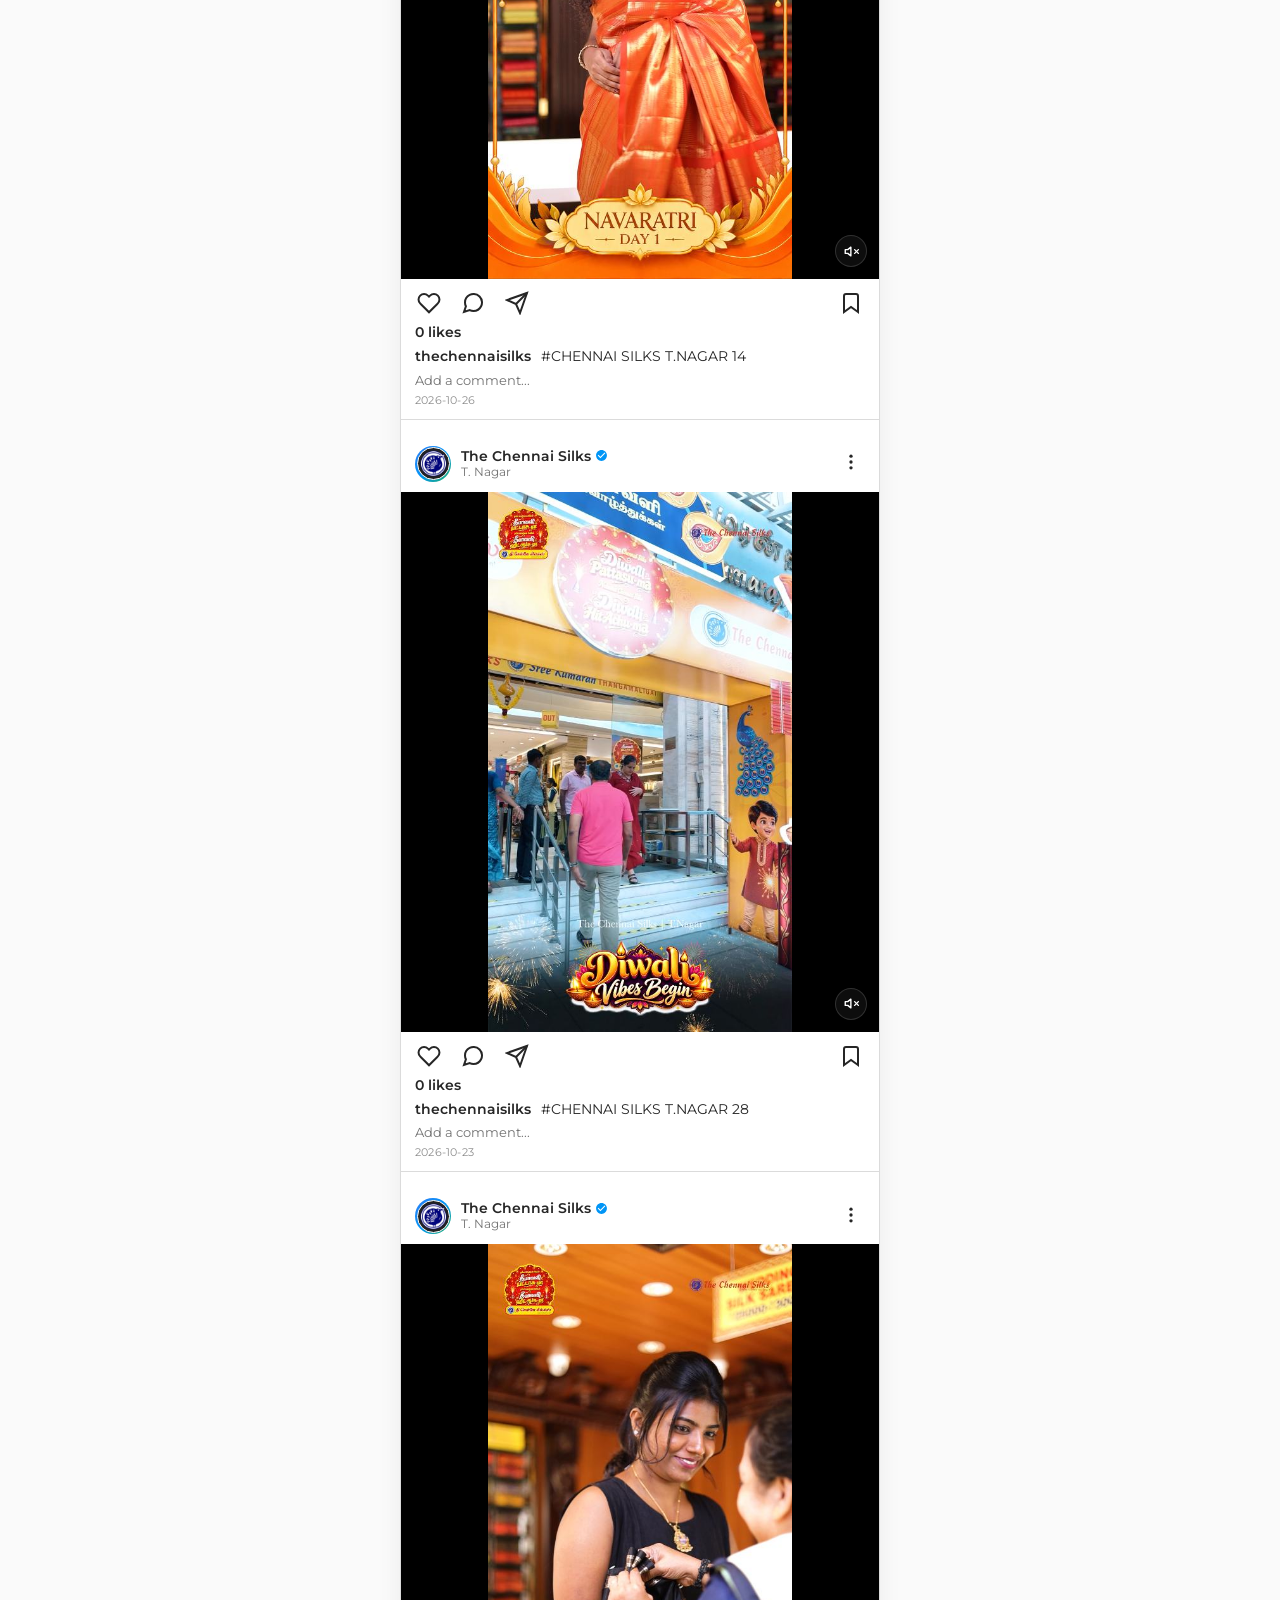
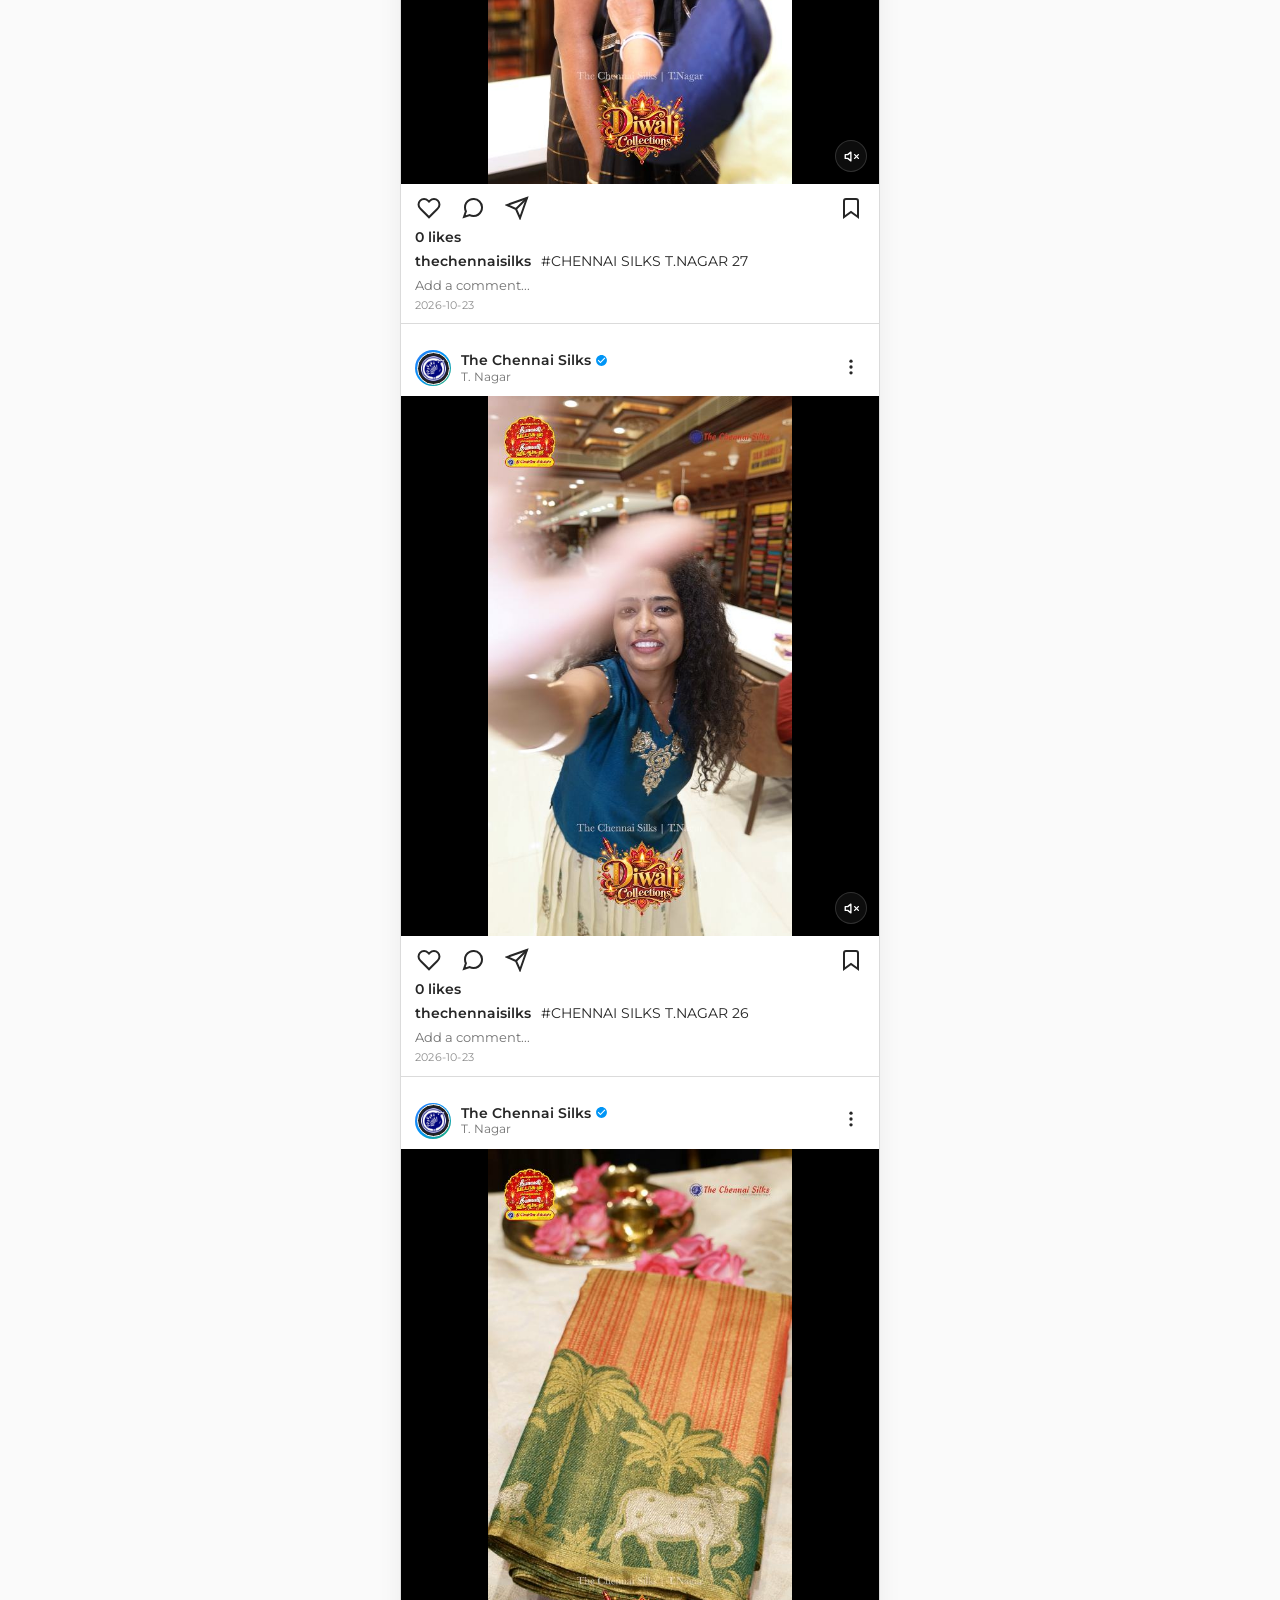
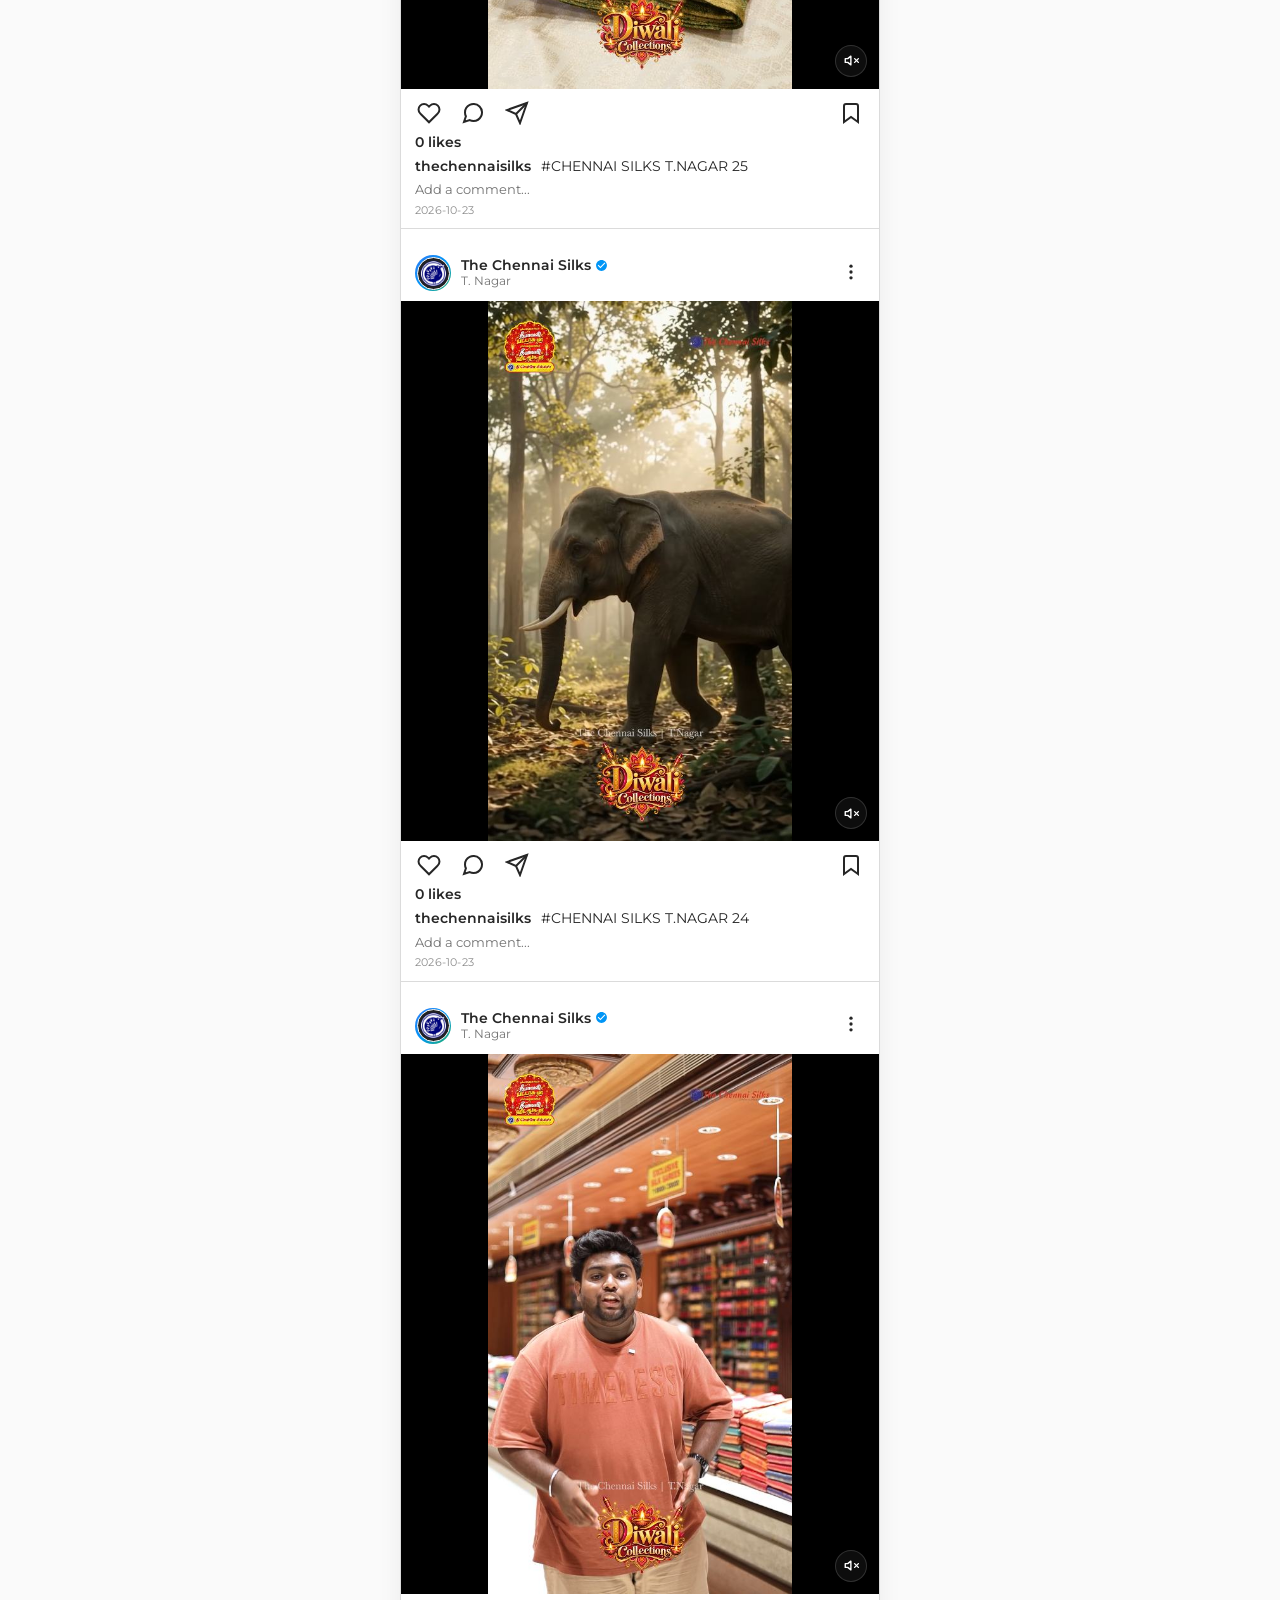
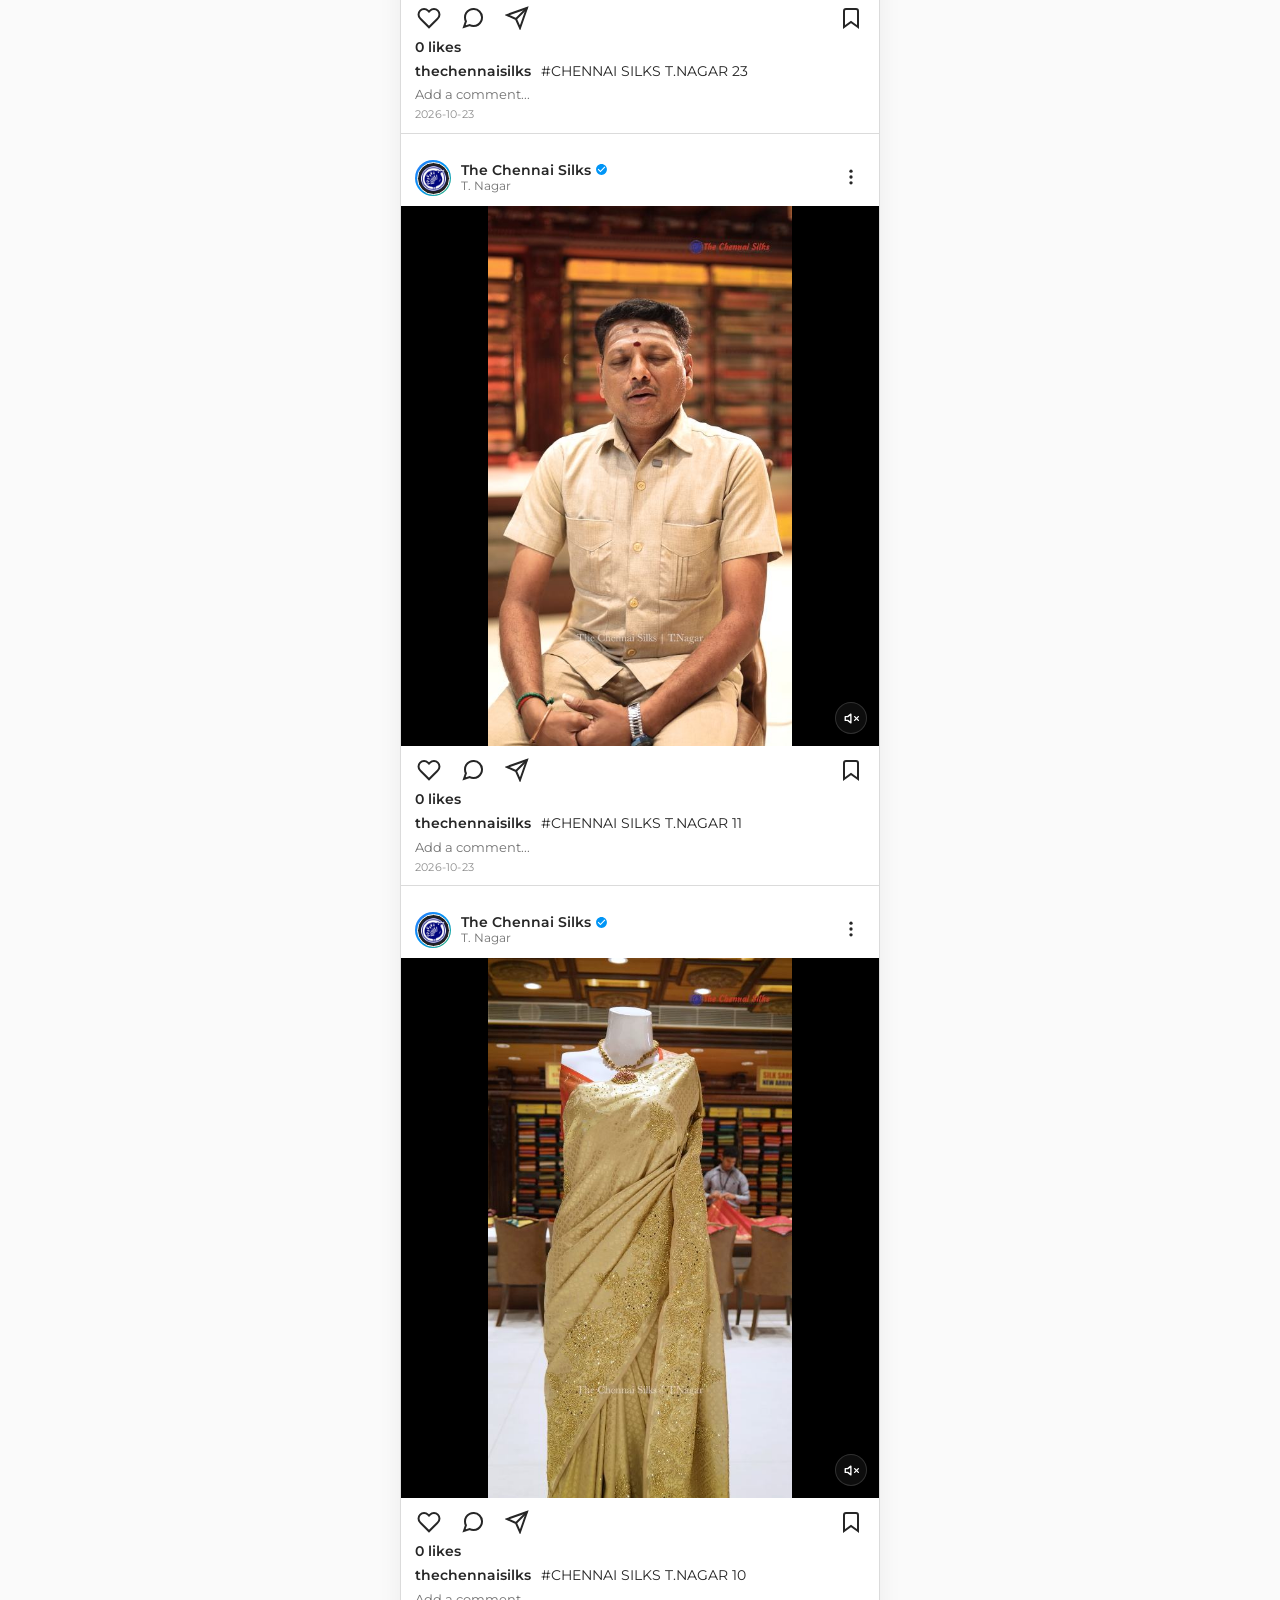
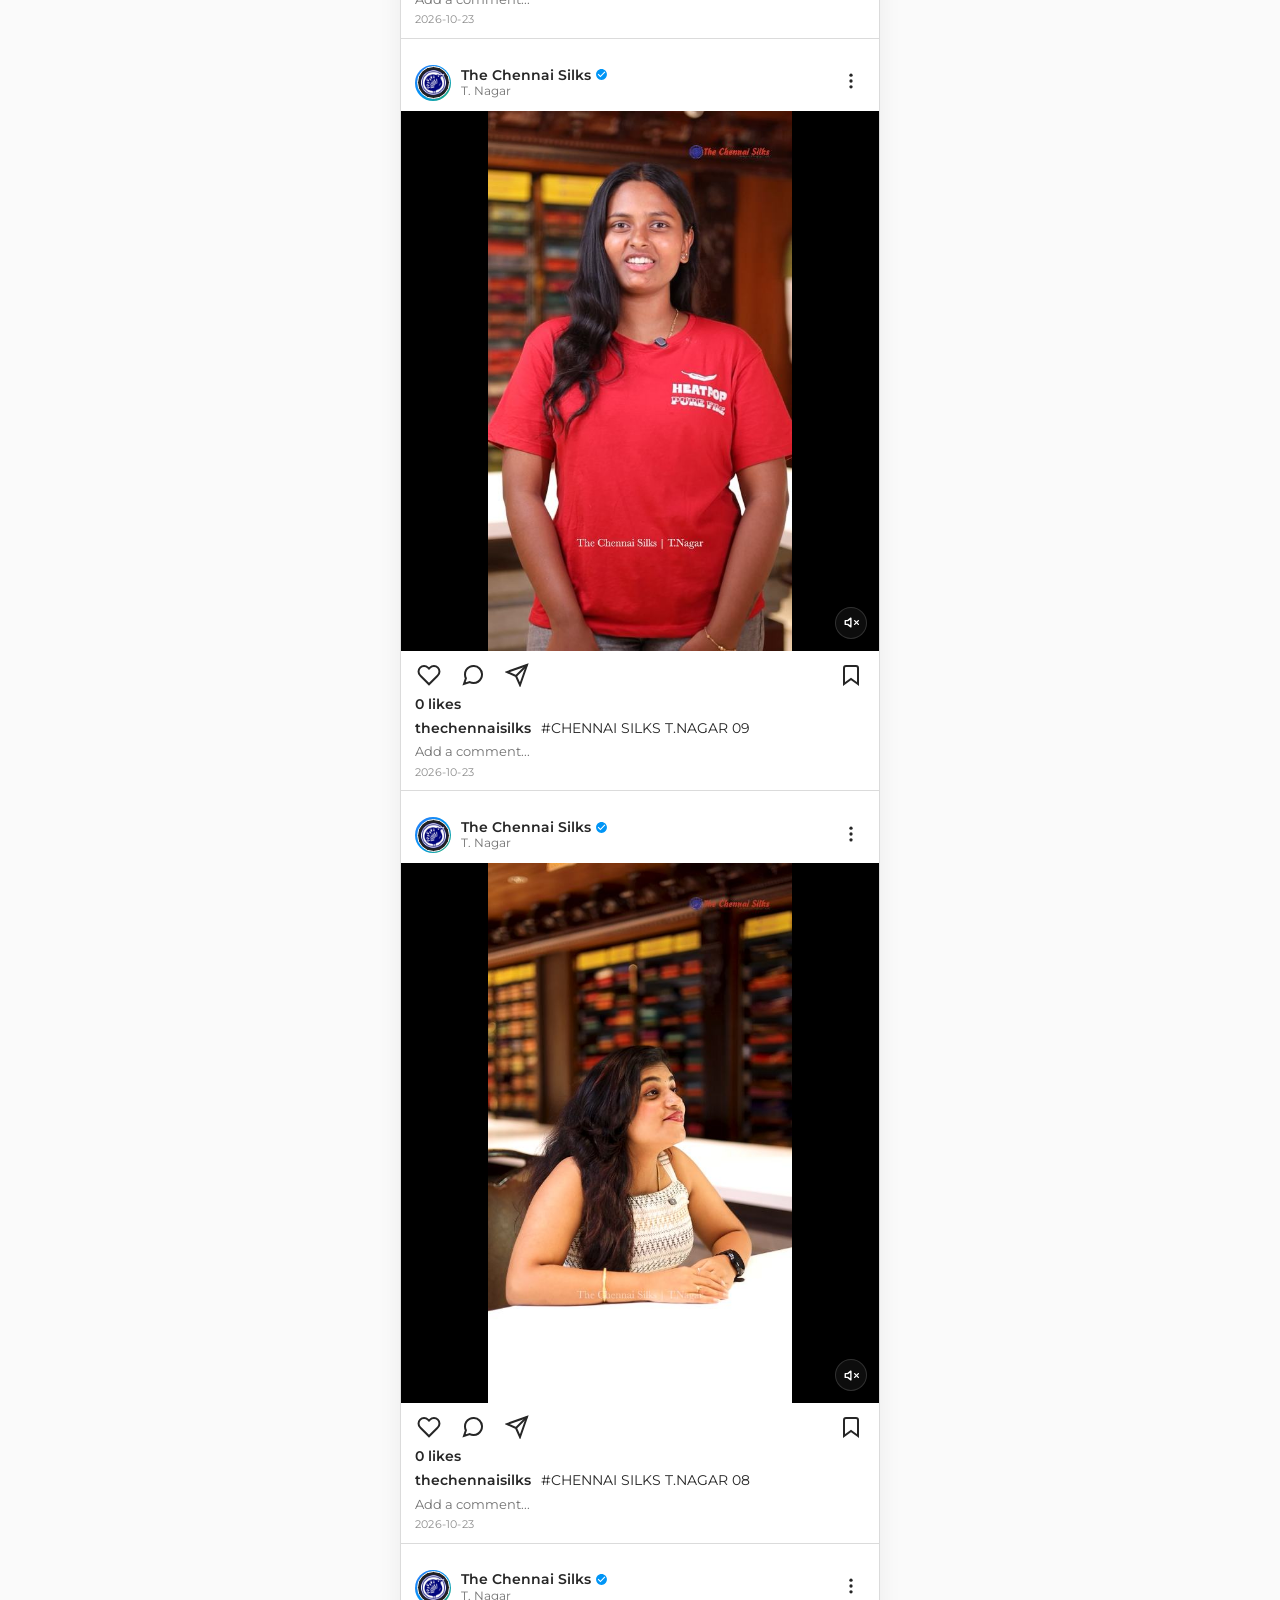
==== commit 624e345a: "fix(media-portal): center play/pause button, unify 5-tab navbar across screens, direct download trig" ====
--- a/Media Portal/index.html
+++ b/Media Portal/index.html
@@ -17,15 +17,15 @@
   <link rel="stylesheet" href="https://fonts.googleapis.com/css2?family=Montserrat:wght@300;400;500;600;700;800;900&family=Grand+Hotel&display=swap">
 
   <!-- Modular Instagram-Grade Stylesheets -->
-  <link rel="stylesheet" href="./Stylesheets/instagram-core.css?v=4.6">
-  <link rel="stylesheet" href="./Stylesheets/feed.css?v=4.6">
-  <link rel="stylesheet" href="./Stylesheets/reels.css?v=4.6">
-  <link rel="stylesheet" href="./Stylesheets/explore.css?v=4.6">
-  <link rel="stylesheet" href="./Stylesheets/settings.css?v=4.6">
-  <link rel="stylesheet" href="./Stylesheets/profile.css?v=4.6">
-  <link rel="stylesheet" href="./Stylesheets/upload.css?v=4.6">
-  <link rel="stylesheet" href="./Stylesheets/player.css?v=4.6">
-  <link rel="stylesheet" href="./Stylesheets/instagram-menu.css?v=4.6">
+  <link rel="stylesheet" href="./Stylesheets/instagram-core.css?v=4.7">
+  <link rel="stylesheet" href="./Stylesheets/feed.css?v=4.7">
+  <link rel="stylesheet" href="./Stylesheets/reels.css?v=4.7">
+  <link rel="stylesheet" href="./Stylesheets/explore.css?v=4.7">
+  <link rel="stylesheet" href="./Stylesheets/settings.css?v=4.7">
+  <link rel="stylesheet" href="./Stylesheets/profile.css?v=4.7">
+  <link rel="stylesheet" href="./Stylesheets/upload.css?v=4.7">
+  <link rel="stylesheet" href="./Stylesheets/player.css?v=4.7">
+  <link rel="stylesheet" href="./Stylesheets/instagram-menu.css?v=4.7">
 
   <!-- Real Google Identity Services & Firebase Auth & Firestore SDKs -->
   <script src="https://accounts.google.com/gsi/client" async defer></script>
@@ -114,30 +114,30 @@
     <!-- Tab 5: Profile & Brand Hub Tab -->
     <main class="dnm-tab-view" id="dnm-tab-profile" style="display:none;"></main>
 
-    <!-- Bottom Navigation Bar (5 Classic Instagram Tabs - Modern SVG Suite) -->
-    <nav class="dnm-bottom-nav">
+    <!-- Bottom Navigation Bar (5 Classic Instagram Tabs: Home - Reels - DM - Search - Profile) -->
+    <nav class="dnm-bottom-nav" id="dnm-bottom-nav">
       <!-- 1. Home Feed -->
       <button type="button" class="dnm-nav-item active" data-tab="feed" aria-label="Home Feed">
         <svg class="dnm-nav-icon icon-outline" width="24" height="24" viewBox="0 0 24 24" fill="currentColor"><path d="M22 23h-6.001a1 1 0 0 1-1-1v-5.455a2.545 2.545 0 1 0-5.09 0V22a1 1 0 0 1-1 1H2.909A1.91 1.91 0 0 1 1 21.09V10.8a1.9 1.9 0 0 1 .687-1.465l8.636-7.198a2.5 2.5 0 0 1 3.204 0l8.786 7.323A1.9 1.9 0 0 1 23 10.925v10.166A1.91 1.91 0 0 1 22 23Zm-5.001-2h4v-10.075l-8.545-7.123a.5.5 0 0 0-.641 0L3.272 10.925V21h4v-4.455a4.545 4.545 0 1 1 9.09 0V21Z"/></svg>
         <svg class="dnm-nav-icon icon-filled" width="24" height="24" viewBox="0 0 24 24" fill="currentColor"><path d="M22 23h-6.001a1 1 0 0 1-1-1v-5.455a2.545 2.545 0 1 0-5.09 0V22a1 1 0 0 1-1 1H2.909A1.91 1.91 0 0 1 1 21.09V10.8a1.9 1.9 0 0 1 .687-1.465l8.636-7.198a2.5 2.5 0 0 1 3.204 0l8.786 7.323A1.9 1.9 0 0 1 23 10.925v10.166A1.91 1.91 0 0 1 22 23Z"/></svg>
       </button>
 
-      <!-- 2. Explore / Search -->
-      <button type="button" class="dnm-nav-item" data-tab="explore" aria-label="Explore and Search">
-        <svg class="dnm-nav-icon icon-outline" width="24" height="24" viewBox="0 0 24 24" fill="none" stroke="currentColor" stroke-width="2"><circle cx="11" cy="11" r="8"/><line x1="21" y1="21" x2="16.65" y2="16.65"/></svg>
-        <svg class="dnm-nav-icon icon-filled" width="24" height="24" viewBox="0 0 24 24" fill="none" stroke="currentColor" stroke-width="3"><circle cx="11" cy="11" r="8"/><line x1="21" y1="21" x2="16.65" y2="16.65"/></svg>
-      </button>
-
-      <!-- 3. Upload Studio (+) -->
-      <button type="button" class="dnm-nav-item" data-tab="upload" aria-label="Upload Video or Photo">
-        <svg class="dnm-nav-icon icon-outline" width="24" height="24" viewBox="0 0 24 24" fill="currentColor"><path d="M18 2H6C3.791 2 2 3.791 2 6v12c0 2.209 1.791 4 4 4h12c2.209 0 4-1.791 4-4V6c0-2.209-1.791-4-4-4Zm2 16c0 1.103-.897 2-2 2H6c-1.103 0-2-.897-2-2V6c0-1.103.897-2 2-2h12c1.103 0 2 .897 2 2v12Zm-7-11a1 1 0 0 0-2 0v4H7a1 1 0 0 0 0 2h4v4a1 1 0 0 0 2 0v-4h4a1 1 0 0 0 0-2h-4V7Z"/></svg>
-        <svg class="dnm-nav-icon icon-filled" width="24" height="24" viewBox="0 0 24 24" fill="currentColor"><path d="M18 2H6C3.791 2 2 3.791 2 6v12c0 2.209 1.791 4 4 4h12c2.209 0 4-1.791 4-4V6c0-2.209-1.791-4-4-4Zm-5 15a1 1 0 0 1-2 0v-4H7a1 1 0 0 1 0-2h4V7a1 1 0 0 1 2 0v4h4a1 1 0 0 1 0 2h-4v4Z"/></svg>
-      </button>
-
-      <!-- 4. Reels Tab -->
+      <!-- 2. Reels Tab -->
       <button type="button" class="dnm-nav-item" data-tab="reels" aria-label="Video Reels">
         <svg class="dnm-nav-icon icon-outline" width="24" height="24" viewBox="0 0 24 24" fill="currentColor"><path d="M16.6 2H7.4C4.42 2 2 4.42 2 7.4v9.2C2 19.58 4.42 22 7.4 22h9.2c2.98 0 5.4-2.42 5.4-5.4V7.4C22 4.42 19.58 2 16.6 2ZM7.4 3.8h1.66l2.12 3.7H8.52L7.4 3.8Zm3.94 0h1.86l2.12 3.7h-2.66l-1.32-3.7Zm4.14 0h1.26c1.37 0 2.54.76 3.14 1.88l-1.9 3.32H16.8l-1.32-3.7ZM20.2 16.6c0 1.99-1.61 3.6-3.6 3.6H7.4c-1.99 0-3.6-1.61-3.6-3.6V9.3h16.4v7.3Zm-10.4-1.9 4.8-2.77-4.8-2.77v5.54Z"/></svg>
         <svg class="dnm-nav-icon icon-filled" width="24" height="24" viewBox="0 0 24 24" fill="currentColor"><path d="M16.6 2H7.4C4.42 2 2 4.42 2 7.4v9.2C2 19.58 4.42 22 7.4 22h9.2c2.98 0 5.4-2.42 5.4-5.4V7.4C22 4.42 19.58 2 16.6 2ZM7.4 3.8h1.66l2.12 3.7H8.52L7.4 3.8Zm3.94 0h1.86l2.12 3.7h-2.66l-1.32-3.7Zm4.14 0h1.26c1.37 0 2.54.76 3.14 1.88l-1.9 3.32H16.8l-1.32-3.7ZM20.2 16.6c0 1.99-1.61 3.6-3.6 3.6H7.4c-1.99 0-3.6-1.61-3.6-3.6V9.3h16.4v7.3Zm-10.4-1.9 4.8-2.77-4.8-2.77v5.54Z"/></svg>
+      </button>
+
+      <!-- 3. Direct Messages (DM) -->
+      <button type="button" class="dnm-nav-item" data-tab="dm" aria-label="Direct Messages">
+        <svg class="dnm-nav-icon icon-outline" width="24" height="24" viewBox="0 0 24 24" fill="none" stroke="currentColor" stroke-width="2" stroke-linecap="round" stroke-linejoin="round"><line x1="22" y1="2" x2="11" y2="13"/><polygon points="22 2 15 22 11 13 2 9 22 2"/></svg>
+        <svg class="dnm-nav-icon icon-filled" width="24" height="24" viewBox="0 0 24 24" fill="currentColor"><path d="M22.028 2.025a1.5 1.5 0 0 0-1.603-.311L2.44 9.69a1.5 1.5 0 0 0 .11 2.802l6.98 2.327 2.327 6.98a1.5 1.5 0 0 0 2.802.11l7.976-17.985a1.5 1.5 0 0 0-.607-1.899Z"/></svg>
+      </button>
+
+      <!-- 4. Search / Explore -->
+      <button type="button" class="dnm-nav-item" data-tab="explore" aria-label="Explore and Search">
+        <svg class="dnm-nav-icon icon-outline" width="24" height="24" viewBox="0 0 24 24" fill="none" stroke="currentColor" stroke-width="2"><circle cx="11" cy="11" r="8"/><line x1="21" y1="21" x2="16.65" y2="16.65"/></svg>
+        <svg class="dnm-nav-icon icon-filled" width="24" height="24" viewBox="0 0 24 24" fill="currentColor"><path d="M19 10.5A8.5 8.5 0 1 1 10.5 2a8.5 8.5 0 0 1 8.5 8.5Zm1.707 10.207-4.43-4.43a9.5 9.5 0 1 0-1.414 1.414l4.43 4.43a1 1 0 0 0 1.414-1.414Z"/></svg>
       </button>
 
       <!-- 5. Profile -->
@@ -155,20 +155,20 @@
   <div class="dnm-toast-container" id="dnm-toast-container"></div>
 
   <!-- Modular Scripts -->
-  <script src="./Scripts/runtime-config.js?v=4.6"></script>
-  <script src="./Scripts/native-bridge.js?v=4.6"></script>
-  <script src="./Scripts/storage-adapter.js?v=4.6"></script>
-  <script src="./Scripts/firebase-config.js?v=4.6"></script>
-  <script src="./Scripts/auth.js?v=4.6"></script>
-  <script src="./Scripts/data.js?v=4.6"></script>
-  <script src="./Scripts/instagram-menu.js?v=4.6"></script>
-  <script src="./Scripts/player.js?v=4.6"></script>
-  <script src="./Scripts/feed.js?v=4.6"></script>
-  <script src="./Scripts/reels.js?v=4.6"></script>
-  <script src="./Scripts/settings.js?v=4.6"></script>
-  <script src="./Scripts/upload.js?v=4.6"></script>
-  <script src="./Scripts/stories.js?v=4.6"></script>
-  <script src="./Scripts/messaging.js?v=4.6"></script>
-  <script src="./Scripts/app.js?v=4.6"></script>
+  <script src="./Scripts/runtime-config.js?v=4.7"></script>
+  <script src="./Scripts/native-bridge.js?v=4.7"></script>
+  <script src="./Scripts/storage-adapter.js?v=4.7"></script>
+  <script src="./Scripts/firebase-config.js?v=4.7"></script>
+  <script src="./Scripts/auth.js?v=4.7"></script>
+  <script src="./Scripts/data.js?v=4.7"></script>
+  <script src="./Scripts/instagram-menu.js?v=4.7"></script>
+  <script src="./Scripts/player.js?v=4.7"></script>
+  <script src="./Scripts/feed.js?v=4.7"></script>
+  <script src="./Scripts/reels.js?v=4.7"></script>
+  <script src="./Scripts/settings.js?v=4.7"></script>
+  <script src="./Scripts/upload.js?v=4.7"></script>
+  <script src="./Scripts/stories.js?v=4.7"></script>
+  <script src="./Scripts/messaging.js?v=4.7"></script>
+  <script src="./Scripts/app.js?v=4.7"></script>
 </body>
 </html>
--- a/Media Portal/Stylesheets/instagram-core.css
+++ b/Media Portal/Stylesheets/instagram-core.css
@@ -70,9 +70,9 @@
   --ig-z-sticky: 200;
   --ig-z-modal-backdrop: 1000;
   --ig-z-modal: 1001;
-  --ig-z-bottom-sheet: 1100;
-  --ig-z-toast: 1200;
-  --ig-z-loading: 9999;
+  --ig-z-bottom-sheet: 200000;
+  --ig-z-toast: 200100;
+  --ig-z-loading: 999999;
 
   /* Skeleton / Shimmer */
   --ig-skeleton-bg: var(--ig-surface);
@@ -656,7 +656,7 @@
   border-top-left-radius: var(--ig-radius-2xl);
   border-top-right-radius: var(--ig-radius-2xl);
   border-top: 1px solid var(--ig-border);
-  z-index: var(--ig-z-bottom-sheet);
+  z-index: calc(var(--ig-z-bottom-sheet) + 1);
   display: flex;
   flex-direction: column;
   box-shadow: var(--ig-shadow-modal);
--- a/Media Portal/Stylesheets/player.css
+++ b/Media Portal/Stylesheets/player.css
@@ -1273,6 +1273,146 @@
       font-weight: 700;
       letter-spacing: -0.2px;
       text-shadow: 0 1px 3px rgba(0, 0, 0, 0.6);
+    }
+    .ig-top-center-brand {
+      display: flex;
+      align-items: center;
+      gap: 16px;
+    }
+    .ig-reels-dropdown-btn {
+      background: none;
+      border: none;
+      color: #FFFFFF;
+      font-size: 18px;
+      font-weight: 700;
+      letter-spacing: -0.3px;
+      display: inline-flex;
+      align-items: center;
+      gap: 5px;
+      cursor: pointer;
+      padding: 0;
+      text-shadow: 0 1px 3px rgba(0, 0, 0, 0.6);
+    }
+    .ig-friends-tab-btn {
+      background: none;
+      border: none;
+      color: rgba(255, 255, 255, 0.75);
+      font-size: 16px;
+      font-weight: 600;
+      letter-spacing: -0.2px;
+      display: inline-flex;
+      align-items: center;
+      gap: 8px;
+      cursor: pointer;
+      padding: 0;
+      text-shadow: 0 1px 3px rgba(0, 0, 0, 0.6);
+    }
+    .ig-friends-avatars {
+      display: flex;
+      align-items: center;
+    }
+    .ig-friend-ava {
+      width: 18px;
+      height: 18px;
+      border-radius: 50%;
+      border: 1.5px solid #000000;
+      object-fit: cover;
+      margin-left: -6px;
+    }
+    .ig-friend-ava:first-child {
+      margin-left: 0;
+    }
+    .ig-reel-follow-btn {
+      background: rgba(255, 255, 255, 0.15);
+      border: 1px solid rgba(255, 255, 255, 0.65);
+      backdrop-filter: blur(8px);
+      -webkit-backdrop-filter: blur(8px);
+      color: #FFFFFF;
+      border-radius: 8px;
+      padding: 4px 12px;
+      font-size: 12px;
+      font-weight: 600;
+      cursor: pointer;
+      transition: background-color 0.15s ease, border-color 0.15s ease;
+      line-height: 1.2;
+    }
+    .ig-reel-follow-btn:active {
+      transform: scale(0.95);
+    }
+    .ig-reel-follow-btn.following {
+      background: rgba(255, 255, 255, 0.3);
+      border-color: rgba(255, 255, 255, 0.85);
+    }
+    .ig-player-bottom-nav {
+      position: absolute !important;
+      bottom: 0 !important;
+      left: 0 !important;
+      right: 0 !important;
+      height: 50px !important;
+      background: #000000 !important;
+      border-top: 1px solid rgba(255, 255, 255, 0.1) !important;
+      display: flex !important;
+      align-items: center !important;
+      justify-content: space-around !important;
+      z-index: 45 !important;
+      padding: 0 10px max(env(safe-area-inset-bottom, 0px), 0px) !important;
+      box-sizing: border-box !important;
+    }
+    .ig-player-nav-item {
+      flex: 1;
+      height: 100%;
+      background: none;
+      border: none;
+      color: rgba(255, 255, 255, 0.8);
+      display: flex;
+      align-items: center;
+      justify-content: center;
+      cursor: pointer;
+      transition: transform 0.15s ease, color 0.15s ease;
+    }
+    .ig-player-nav-item:active {
+      transform: scale(0.88);
+    }
+    .ig-player-nav-item.active {
+      color: #FFFFFF;
+    }
+    .ig-player-nav-item svg {
+      width: 24px;
+      height: 24px;
+      display: block;
+    }
+    .ig-player-nav-item .icon-filled {
+      display: none;
+    }
+    .ig-player-nav-item .icon-outline {
+      display: block;
+    }
+    .ig-player-nav-item.active .icon-filled {
+      display: block;
+    }
+    .ig-player-nav-item.active .icon-outline {
+      display: none;
+    }
+    .ig-player-avatar-wrap {
+      width: 26px;
+      height: 26px;
+      border-radius: 50%;
+      overflow: hidden;
+      border: 1.5px solid rgba(255, 255, 255, 0.6);
+      display: flex;
+      align-items: center;
+      justify-content: center;
+      box-sizing: border-box;
+      transition: border-color 0.15s ease;
+    }
+    .ig-player-nav-item.active .ig-player-avatar-wrap {
+      border-color: #FFFFFF;
+    }
+    .ig-player-avatar-wrap img {
+      width: 100%;
+      height: 100%;
+      border-radius: 50%;
+      object-fit: cover;
     }
 
     /* Active Video Element */
@@ -1363,51 +1503,72 @@
 
     /* Play/Pause Central Flash */
     .ig-play-flash {
-      position: absolute;
-      top: 50%;
-      left: 50%;
-      transform: translate(-50%, -50%) scale(0.6);
-      width: 72px;
-      height: 72px;
-      border-radius: 50%;
-      background: rgba(0, 0, 0, 0.55);
-      backdrop-filter: blur(10px);
-      -webkit-backdrop-filter: blur(10px);
-      display: grid;
-      place-items: center;
-      color: #FFFFFF;
-      opacity: 0;
-      pointer-events: none;
-      transition: transform 0.22s ease, opacity 0.22s ease;
-      z-index: 10;
+      position: absolute !important;
+      top: 50% !important;
+      left: 50% !important;
+      right: auto !important;
+      bottom: auto !important;
+      margin: 0 !important;
+      transform: translate(-50%, -50%) !important;
+      width: 72px !important;
+      height: 72px !important;
+      border-radius: 50% !important;
+      background: rgba(0, 0, 0, 0.58) !important;
+      backdrop-filter: blur(10px) !important;
+      -webkit-backdrop-filter: blur(10px) !important;
+      display: flex !important;
+      align-items: center !important;
+      justify-content: center !important;
+      color: #FFFFFF !important;
+      opacity: 0 !important;
+      pointer-events: none !important;
+      transition: opacity 0.22s ease, transform 0.22s cubic-bezier(0.18, 0.89, 0.32, 1.28) !important;
+      z-index: 30 !important;
     }
     .ig-play-flash.active {
-      transform: translate(-50%, -50%) scale(1);
-      opacity: 1;
+      opacity: 1 !important;
+      transform: translate(-50%, -50%) scale(1) !important;
+    }
+    .ig-play-flash.pop {
+      animation: igPlayPop 0.35s ease forwards !important;
+    }
+    @keyframes igPlayPop {
+      0% { transform: translate(-50%, -50%) scale(0.85); opacity: 0.95; }
+      50% { transform: translate(-50%, -50%) scale(1.18); opacity: 1; }
+      100% { transform: translate(-50%, -50%) scale(1.35); opacity: 0; }
     }
 
     /* Double-Tap Heart Pop */
     .ig-heart-pop {
-      position: absolute;
-      top: 50%;
-      left: 50%;
-      transform: translate(-50%, -50%) scale(0);
-      opacity: 0;
-      pointer-events: none;
-      z-index: 25;
-      transition: transform 0.35s cubic-bezier(0.17, 0.89, 0.32, 1.49), opacity 0.35s ease;
-      filter: drop-shadow(0 6px 16px rgba(0, 0, 0, 0.6));
-    }
+      position: absolute !important;
+      top: 50% !important;
+      left: 50% !important;
+      right: auto !important;
+      bottom: auto !important;
+      margin: 0 !important;
+      transform: translate(-50%, -50%) scale(0) !important;
+      width: 90px !important;
+      height: 90px !important;
+      display: flex !important;
+      align-items: center !important;
+      justify-content: center !important;
+      opacity: 0 !important;
+      pointer-events: none !important;
+      z-index: 32 !important;
+      transition: transform 0.35s cubic-bezier(0.175, 0.885, 0.32, 1.275), opacity 0.35s ease !important;
+      filter: drop-shadow(0 6px 16px rgba(0, 0, 0, 0.6)) !important;
+    }
+    .ig-heart-pop.active,
     .ig-heart-pop.pop {
-      transform: translate(-50%, -50%) scale(1.35);
-      opacity: 1;
+      transform: translate(-50%, -50%) scale(1.2) !important;
+      opacity: 1 !important;
     }
 
     /* Right-Hand Floating Actions Stack */
     .ig-actions-stack {
       position: absolute;
       right: 12px;
-      bottom: 50px;
+      bottom: 72px;
       z-index: 25;
       display: flex;
       flex-direction: column;
@@ -1515,7 +1676,7 @@
     .ig-meta-overlay {
       position: absolute;
       left: 14px;
-      bottom: 22px;
+      bottom: 66px;
       right: 76px;
       z-index: 25;
       display: flex;
@@ -1580,7 +1741,7 @@
     /* Scrubber Progress Bar with Real-Time Seconds Tooltip Bubble */
     .ig-scrubber-bar {
       position: absolute;
-      bottom: 0;
+      bottom: 50px;
       left: 0;
       right: 0;
       height: 16px;
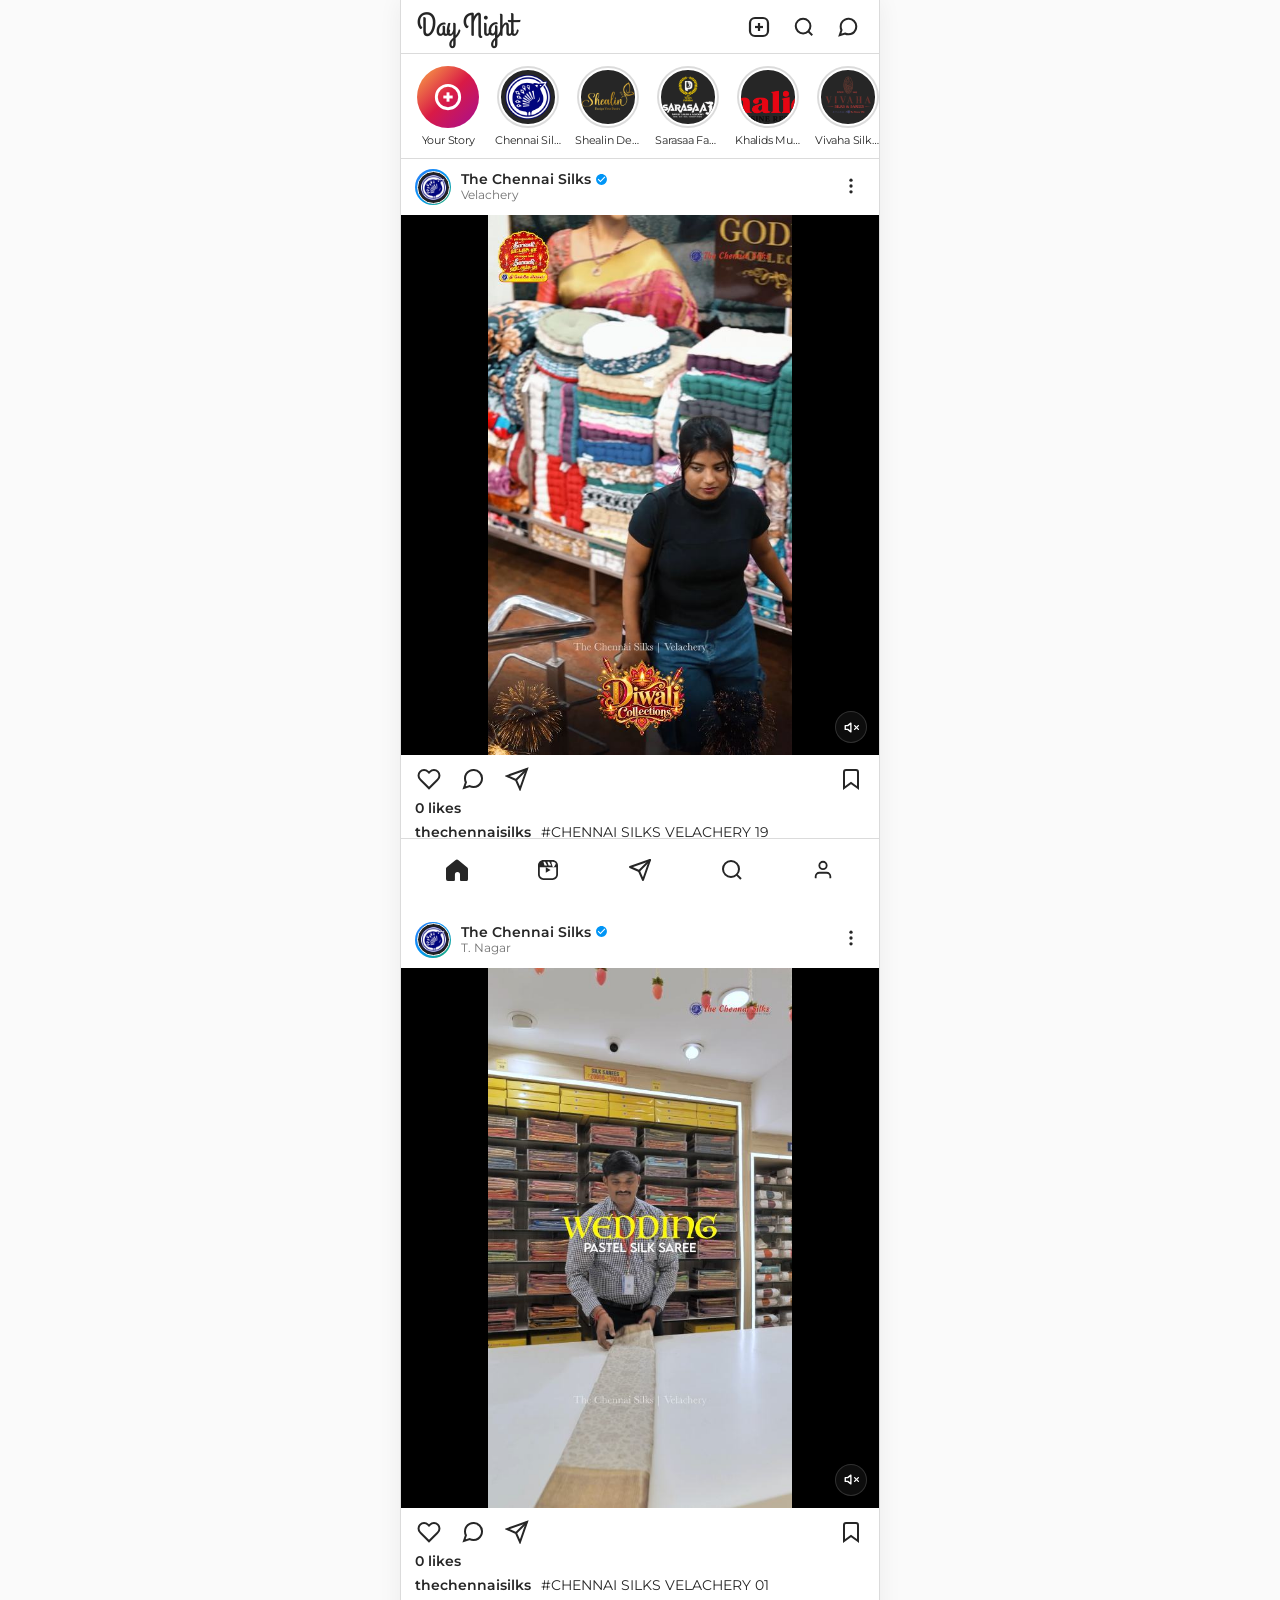
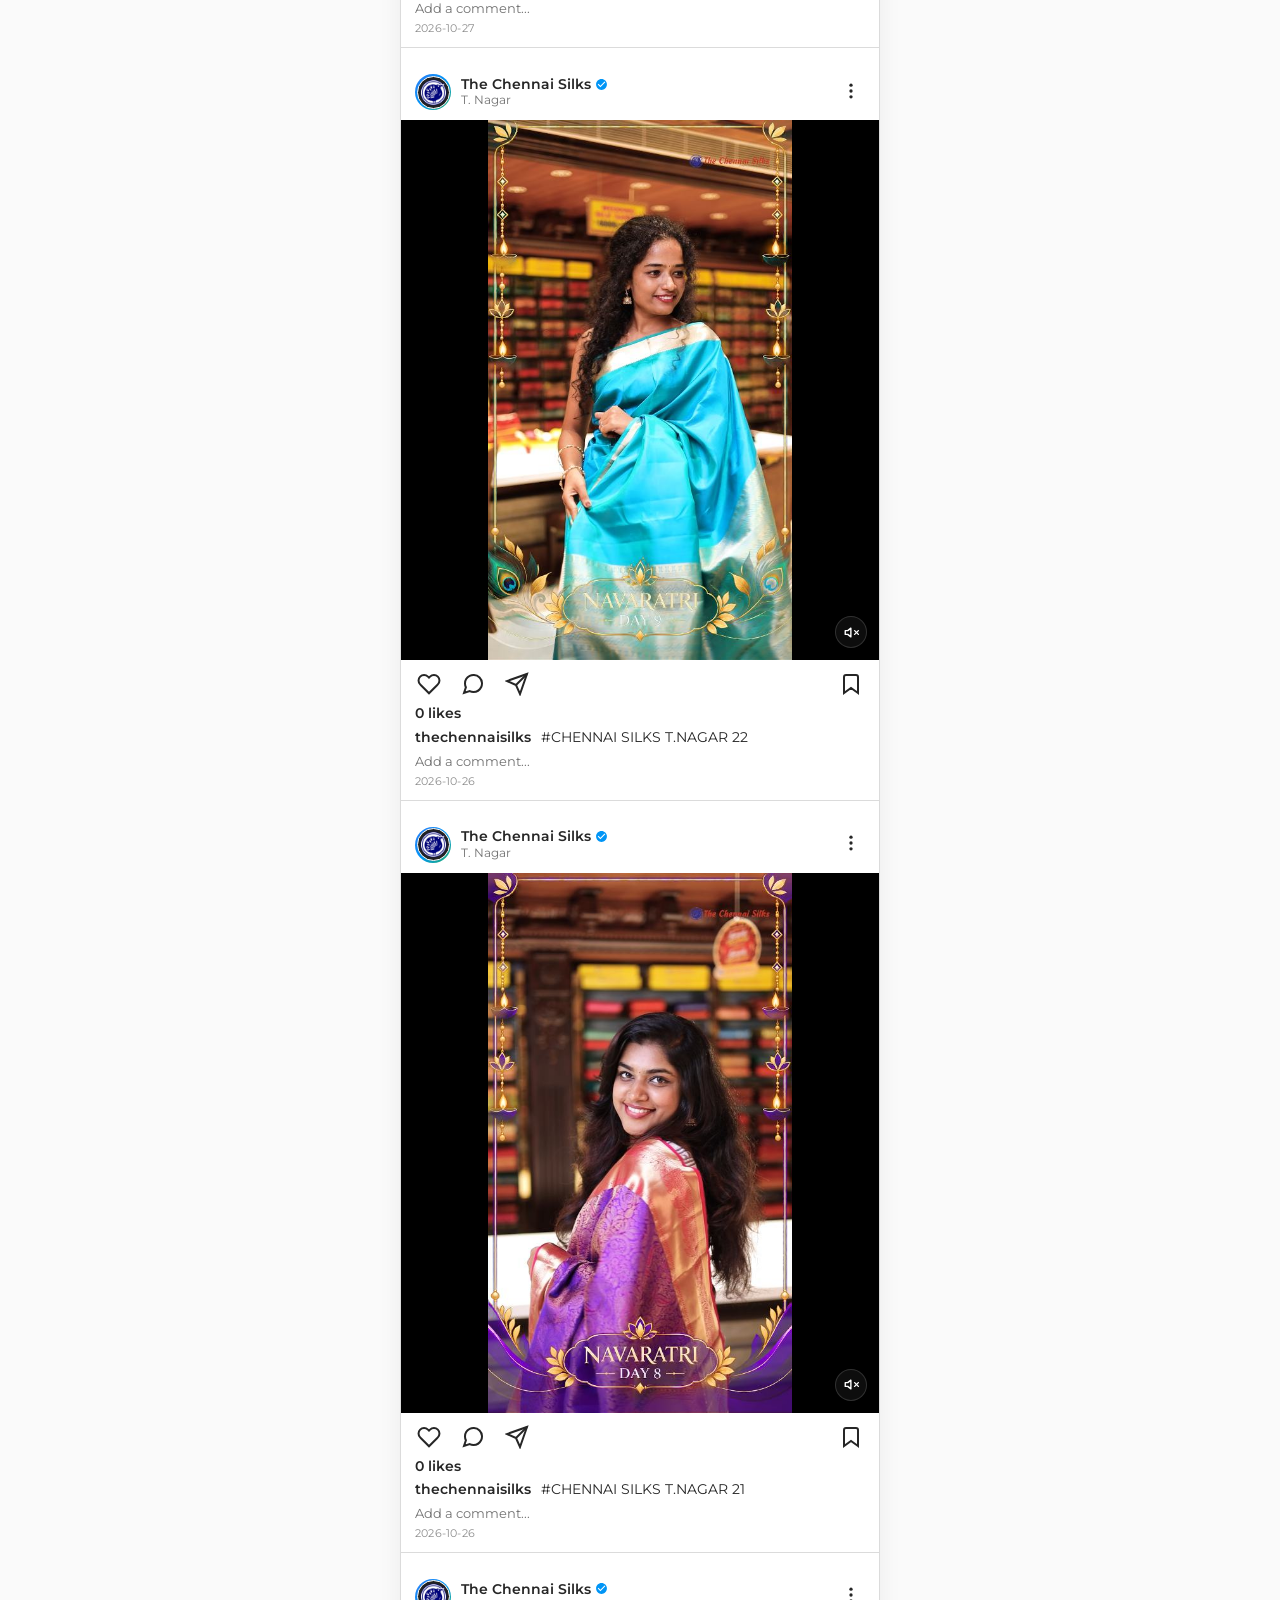
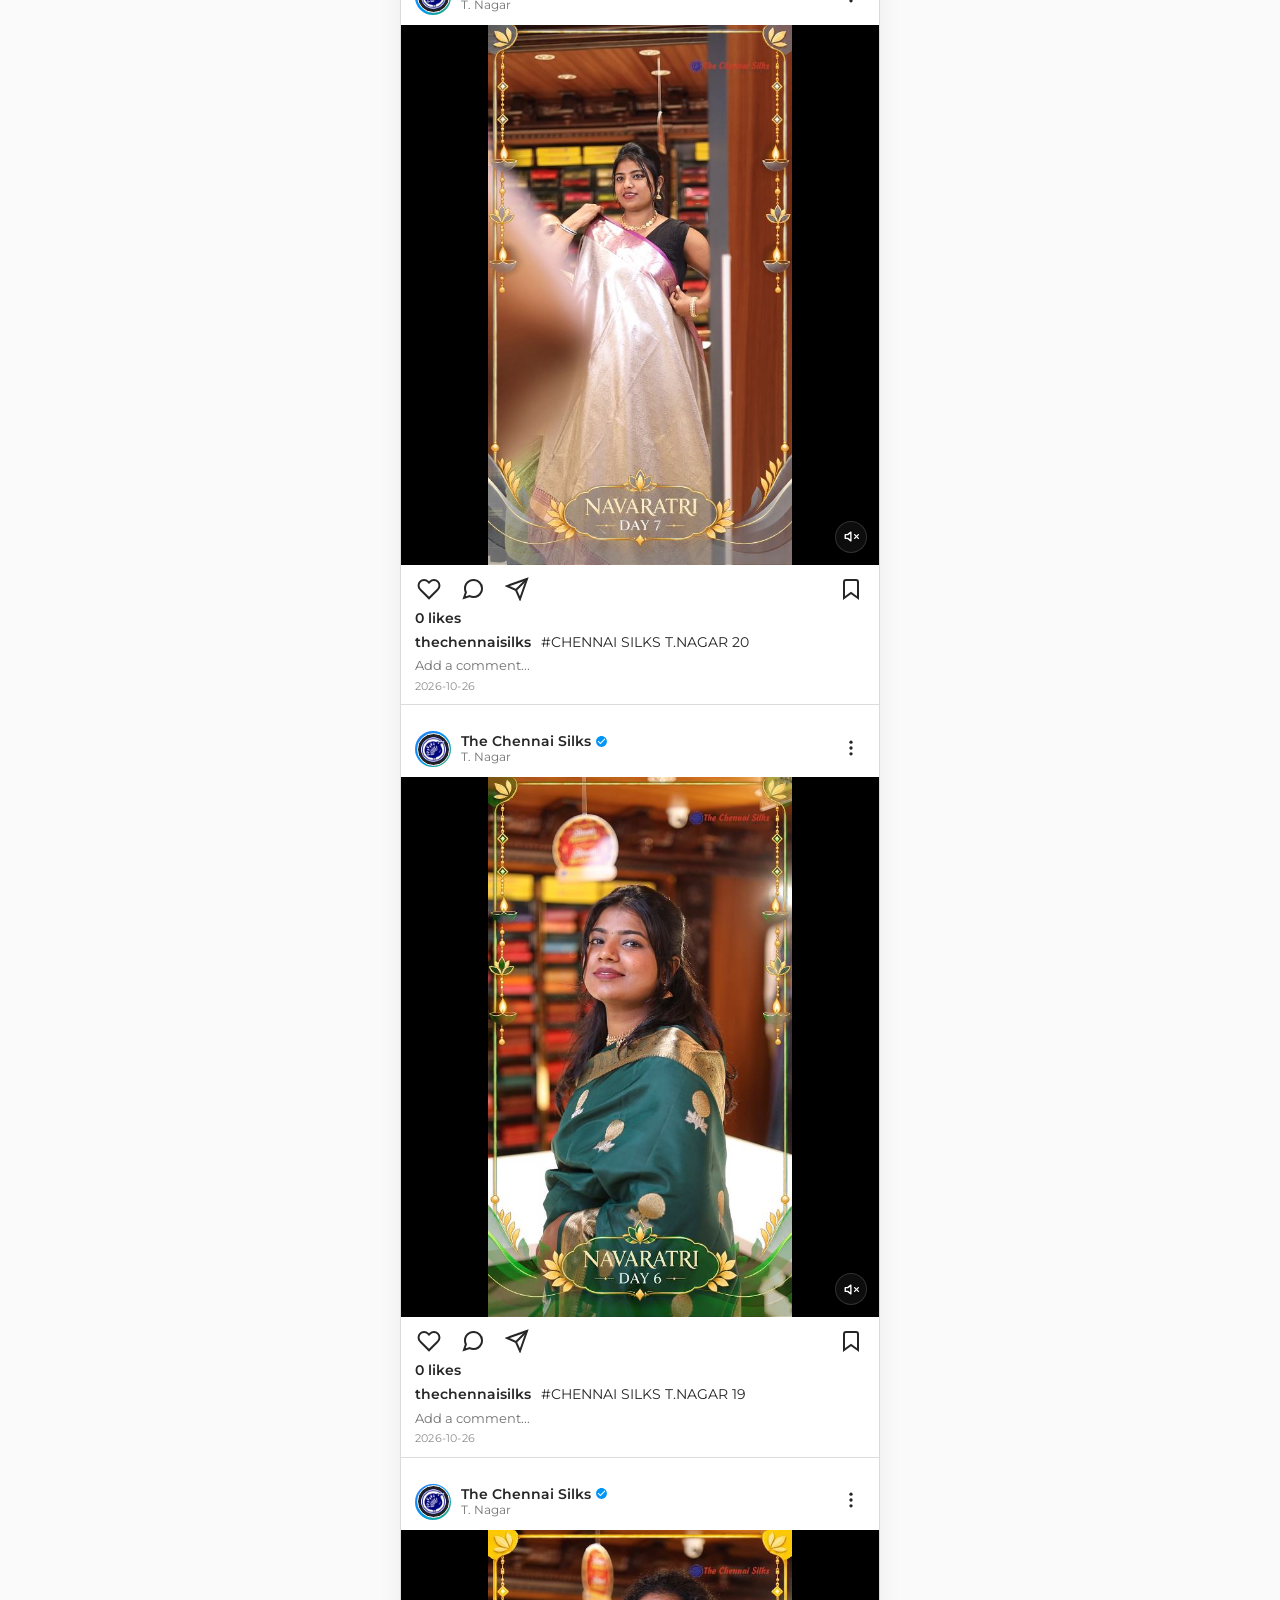
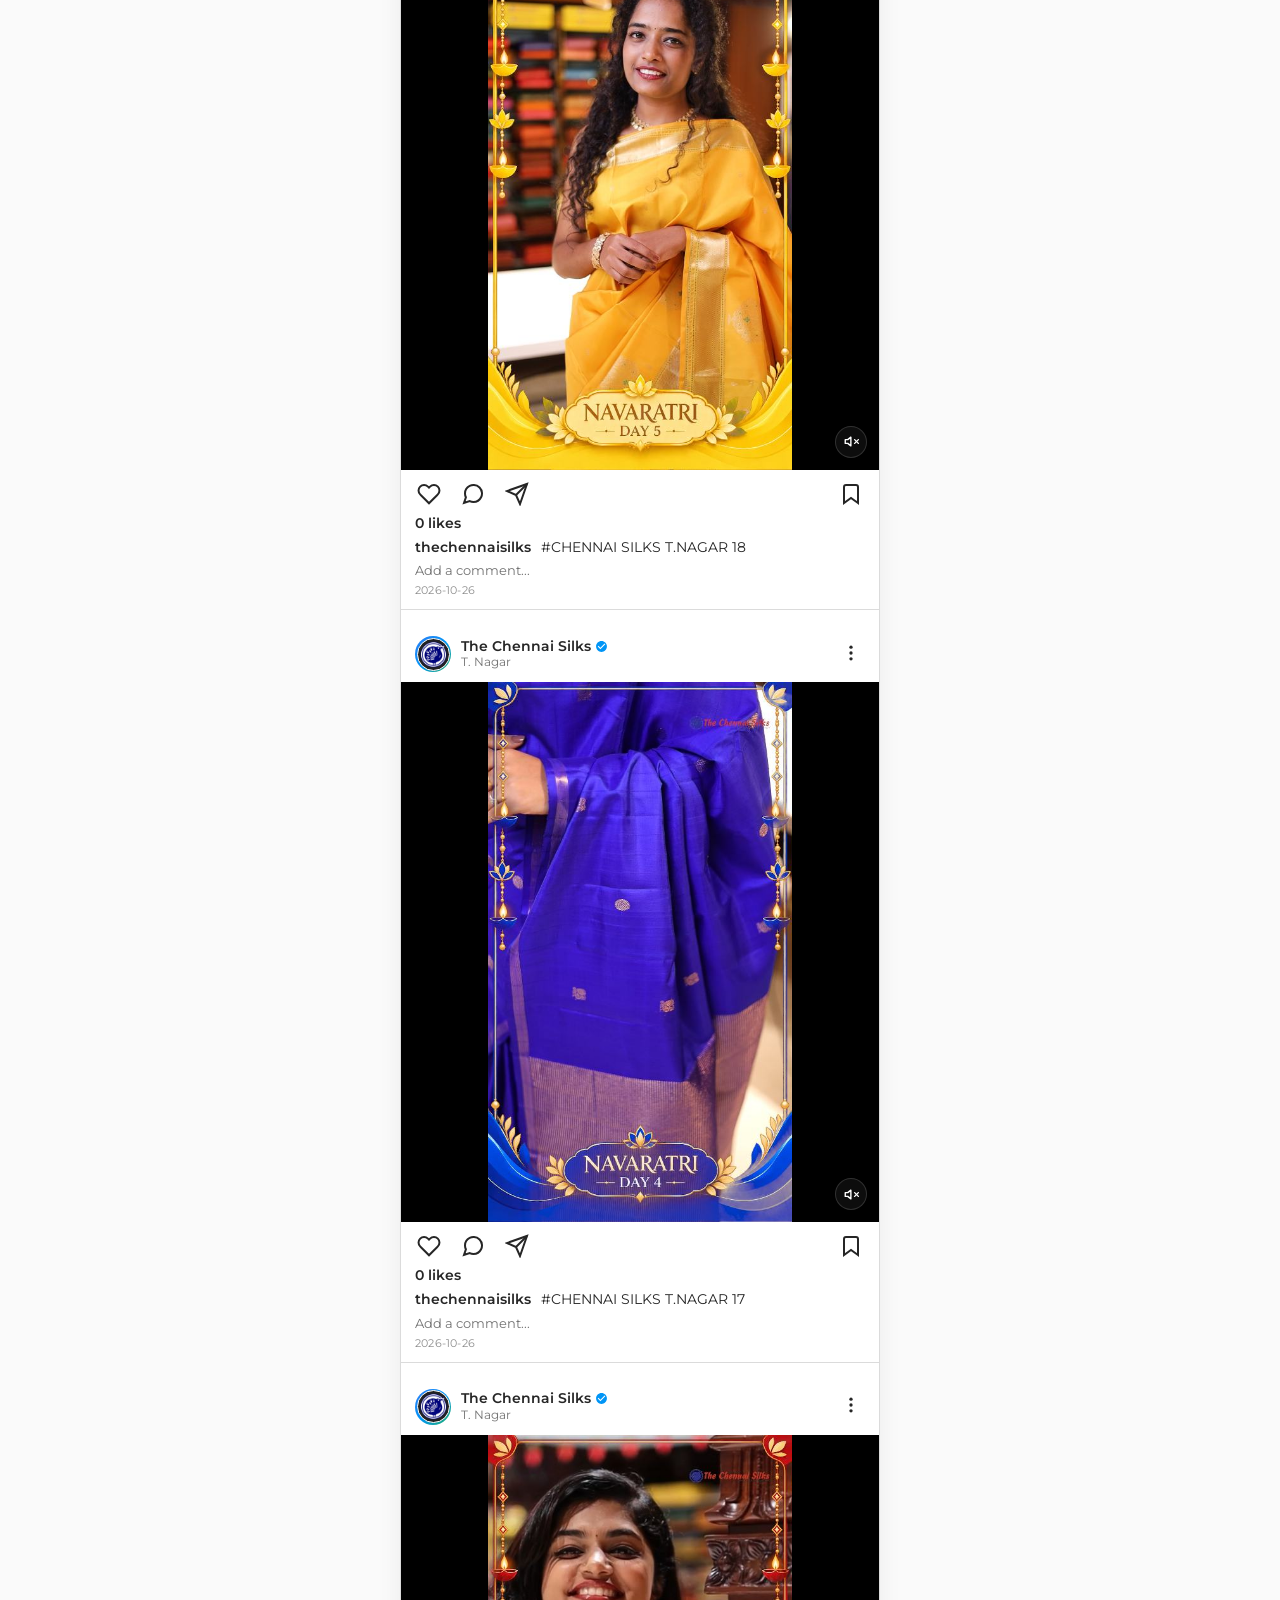
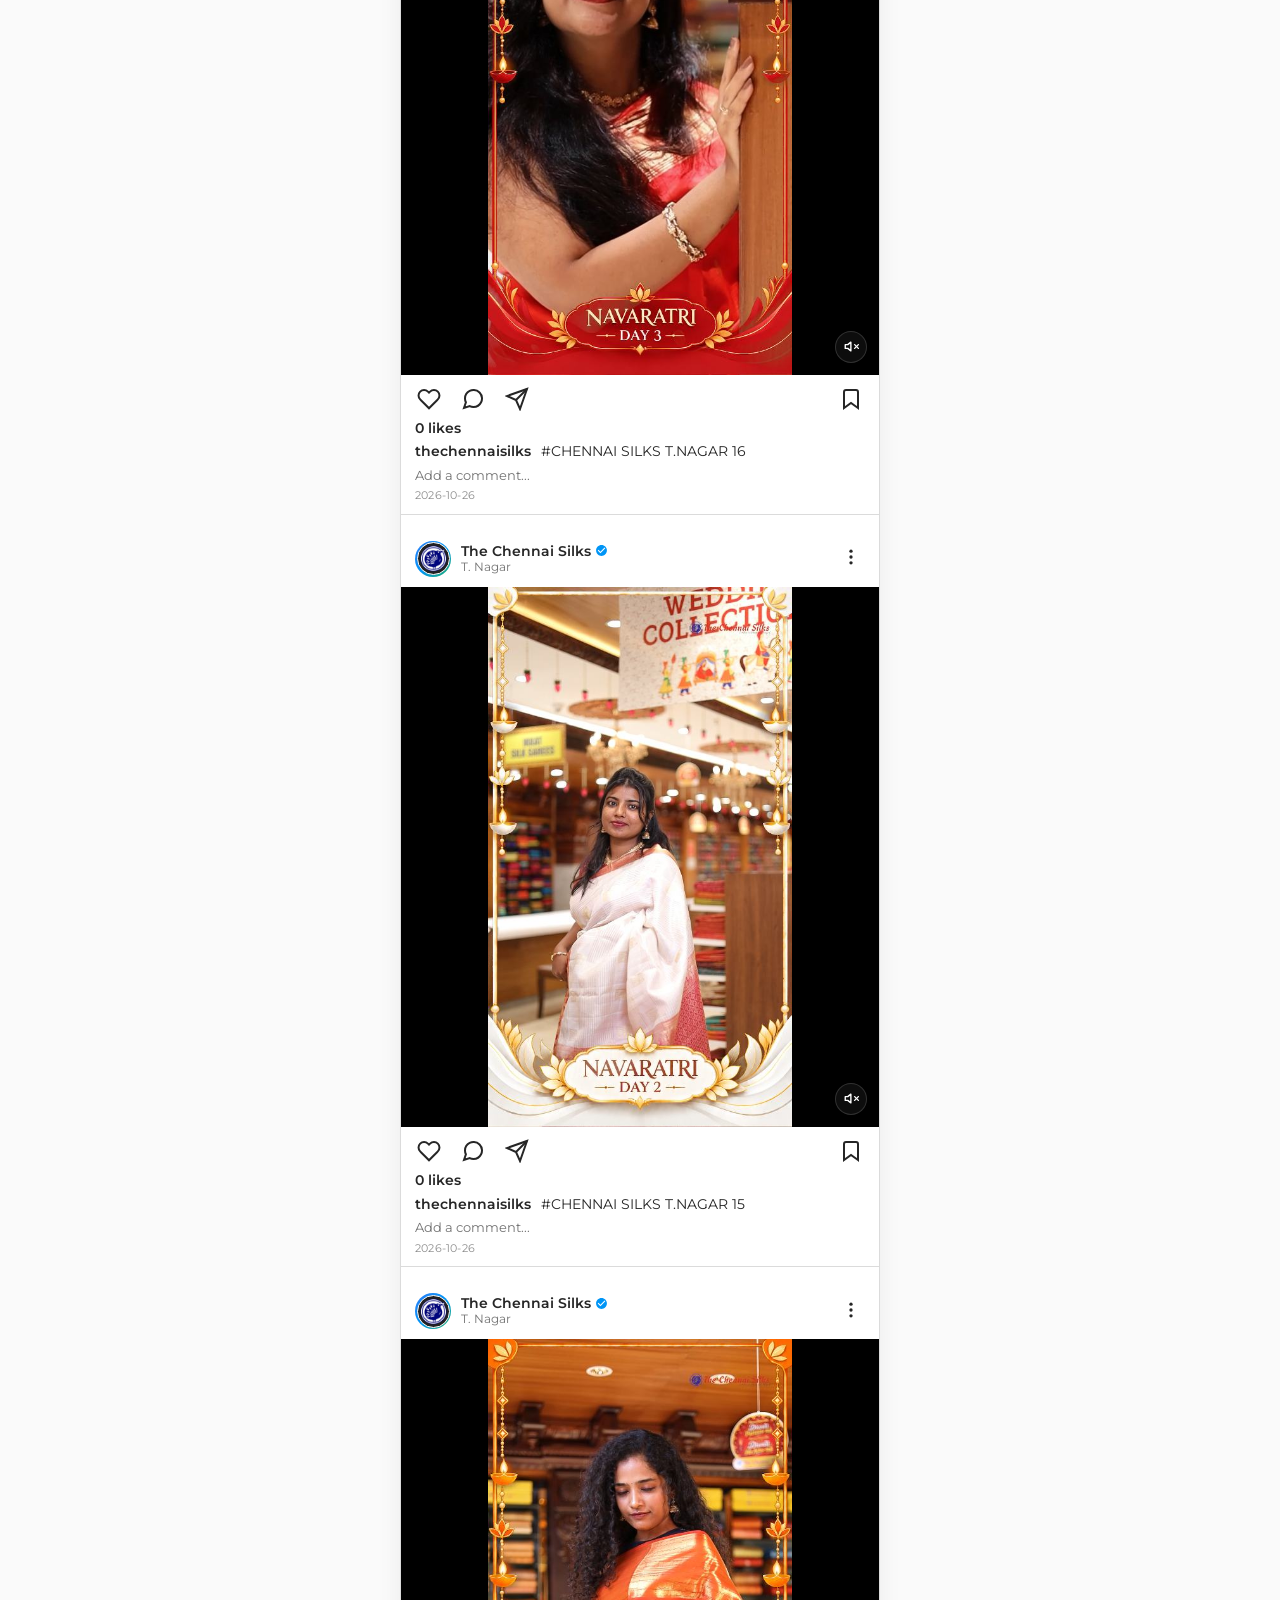
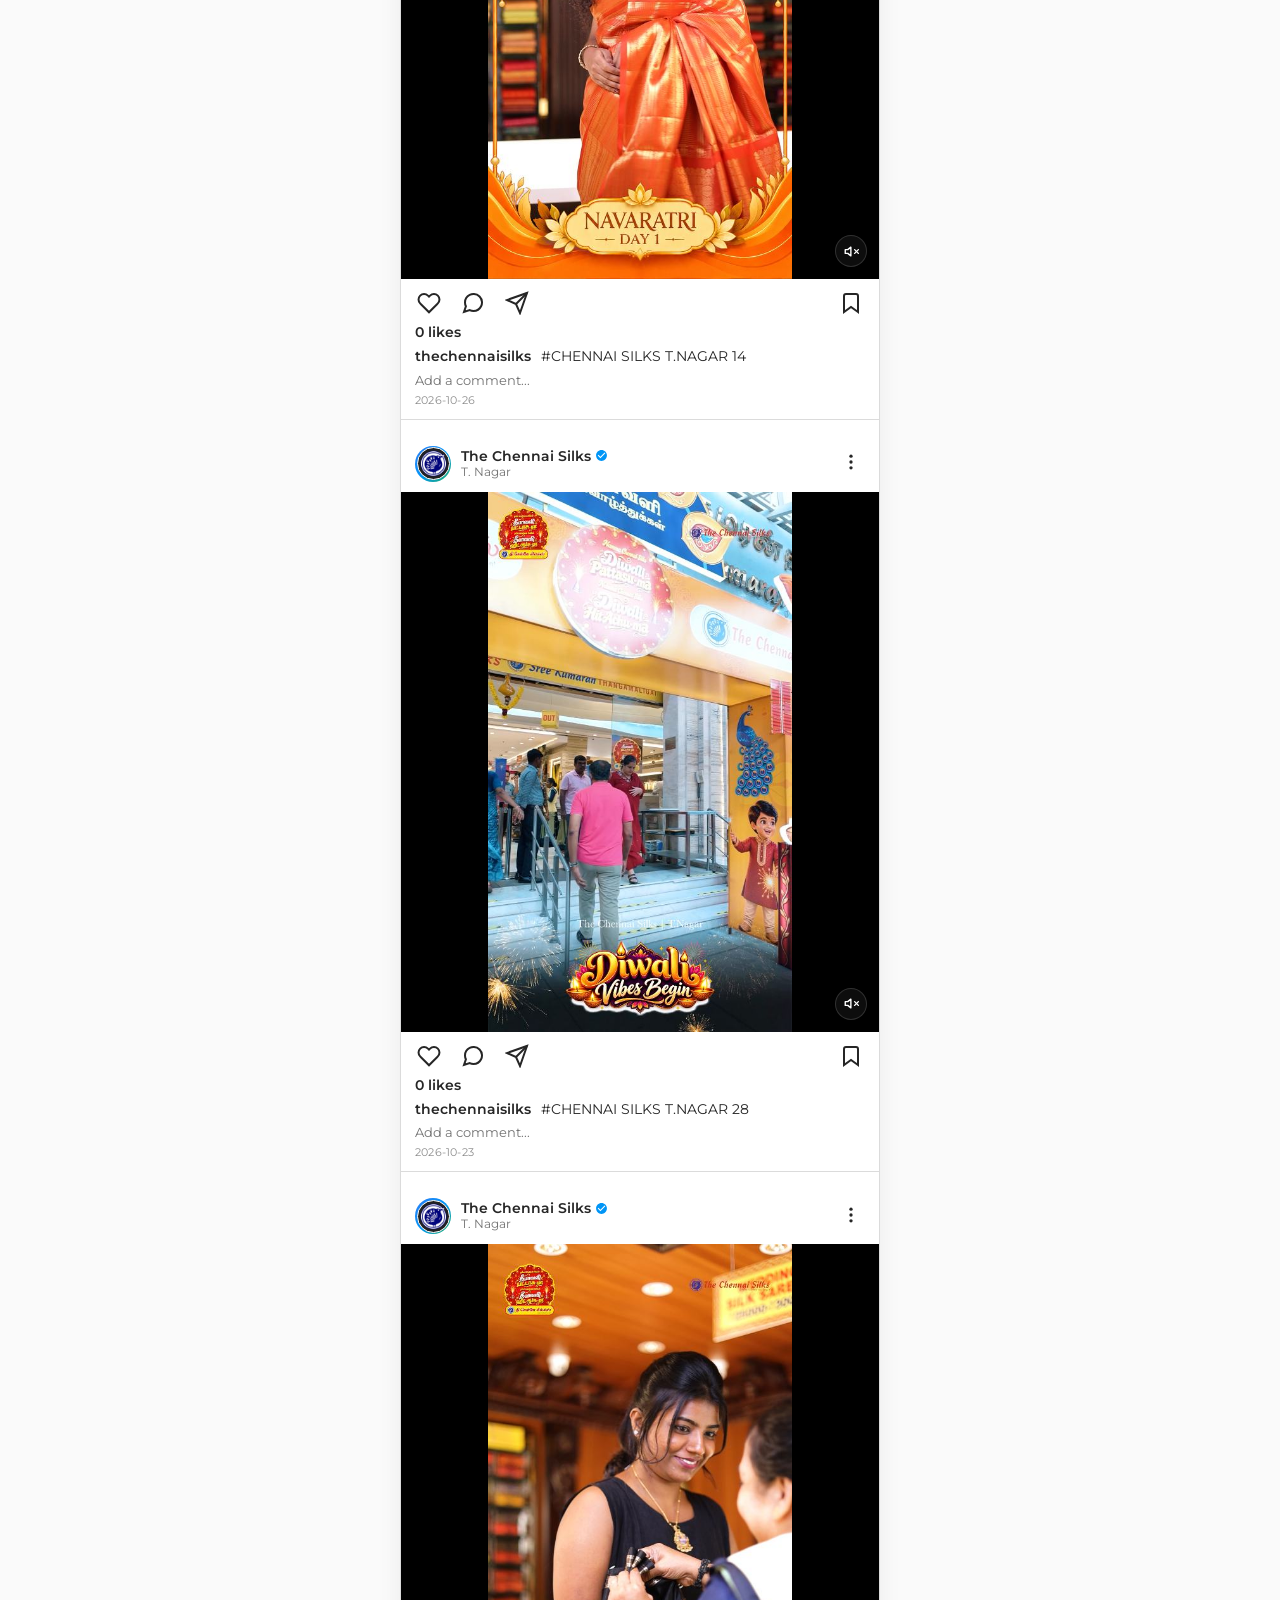
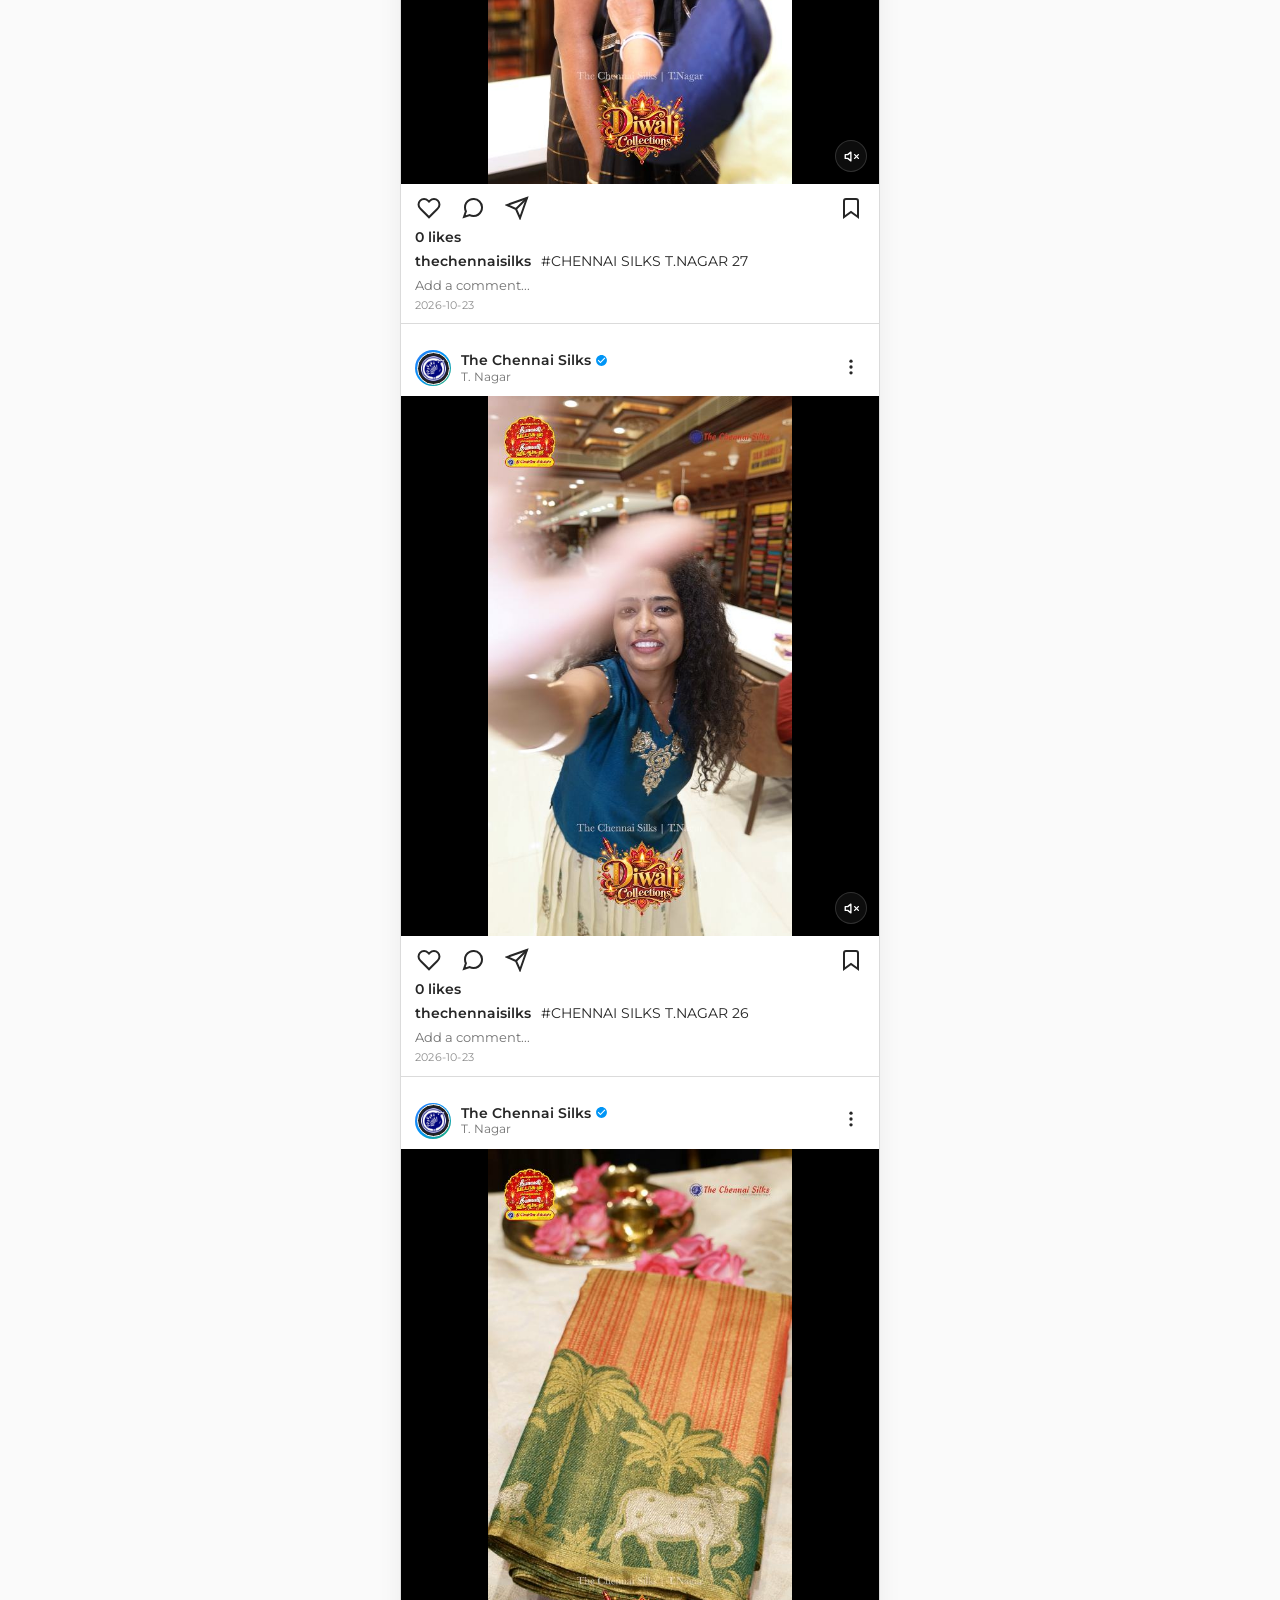
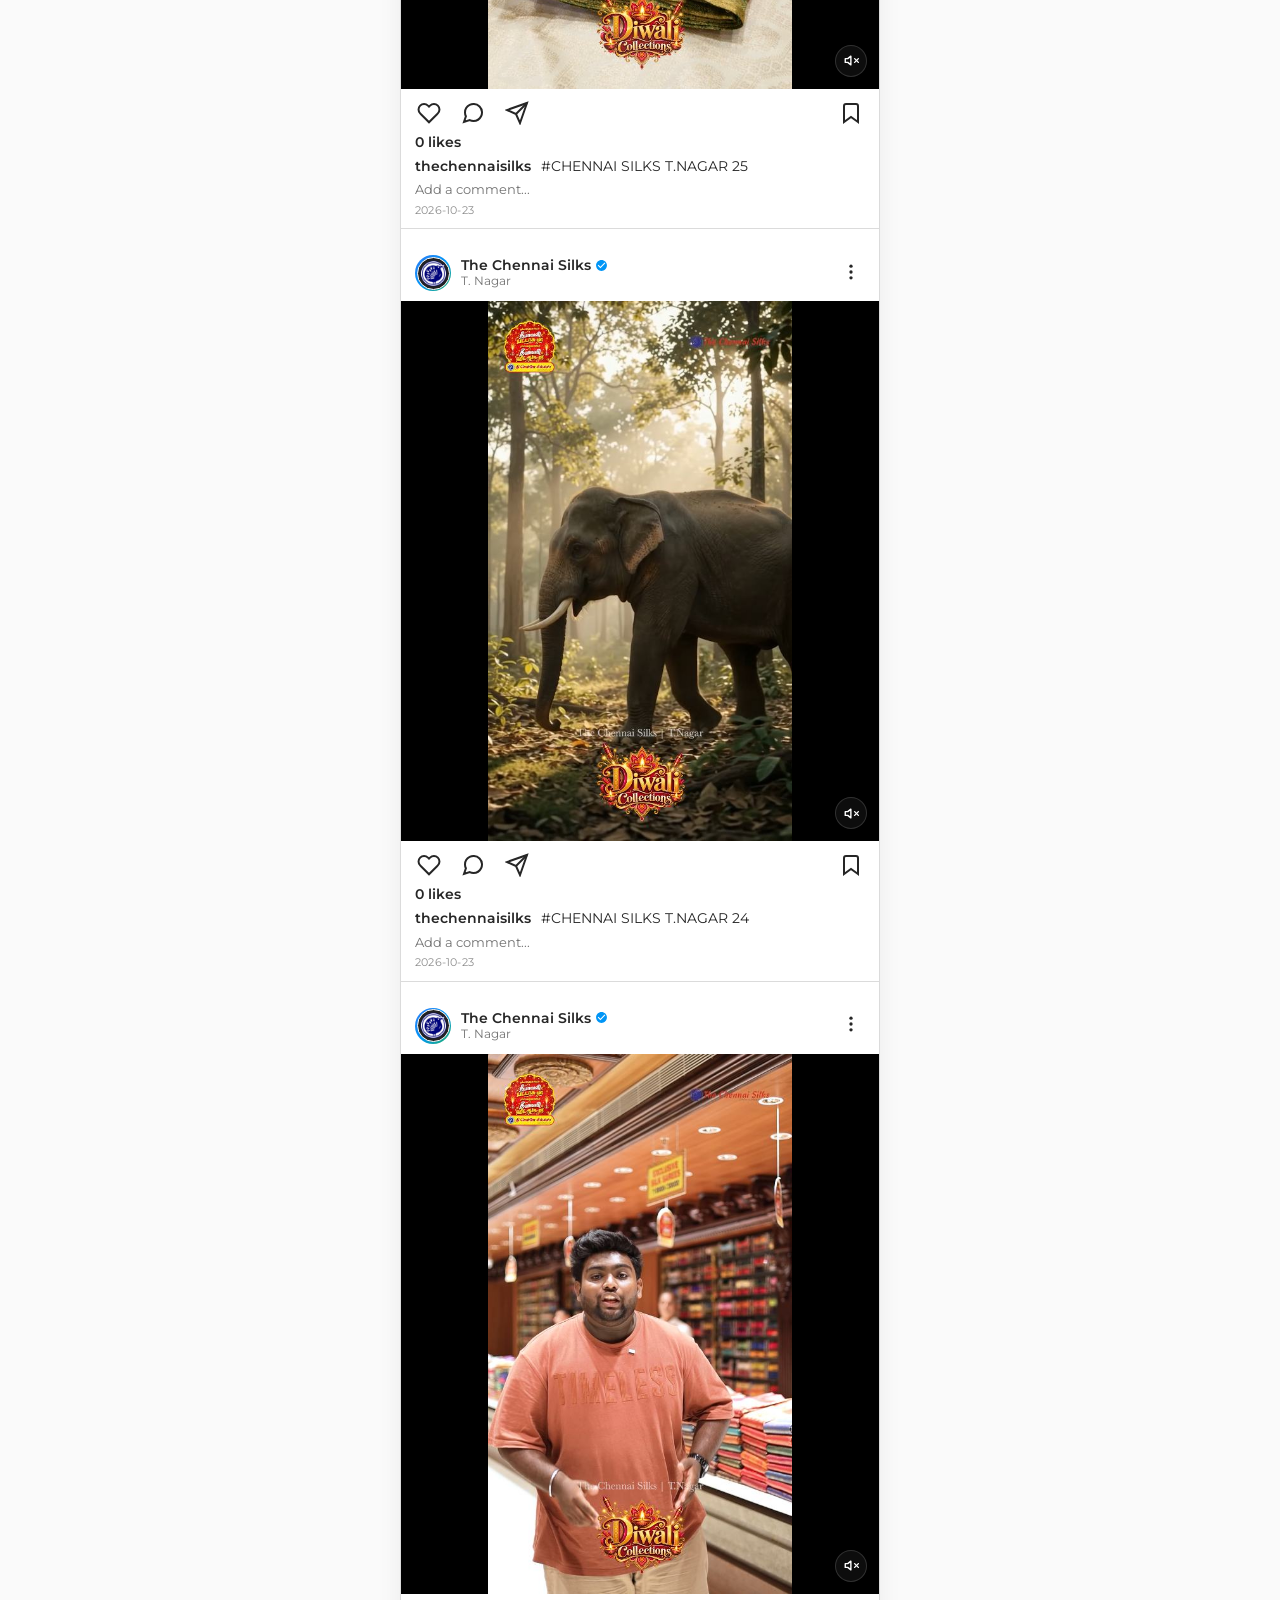
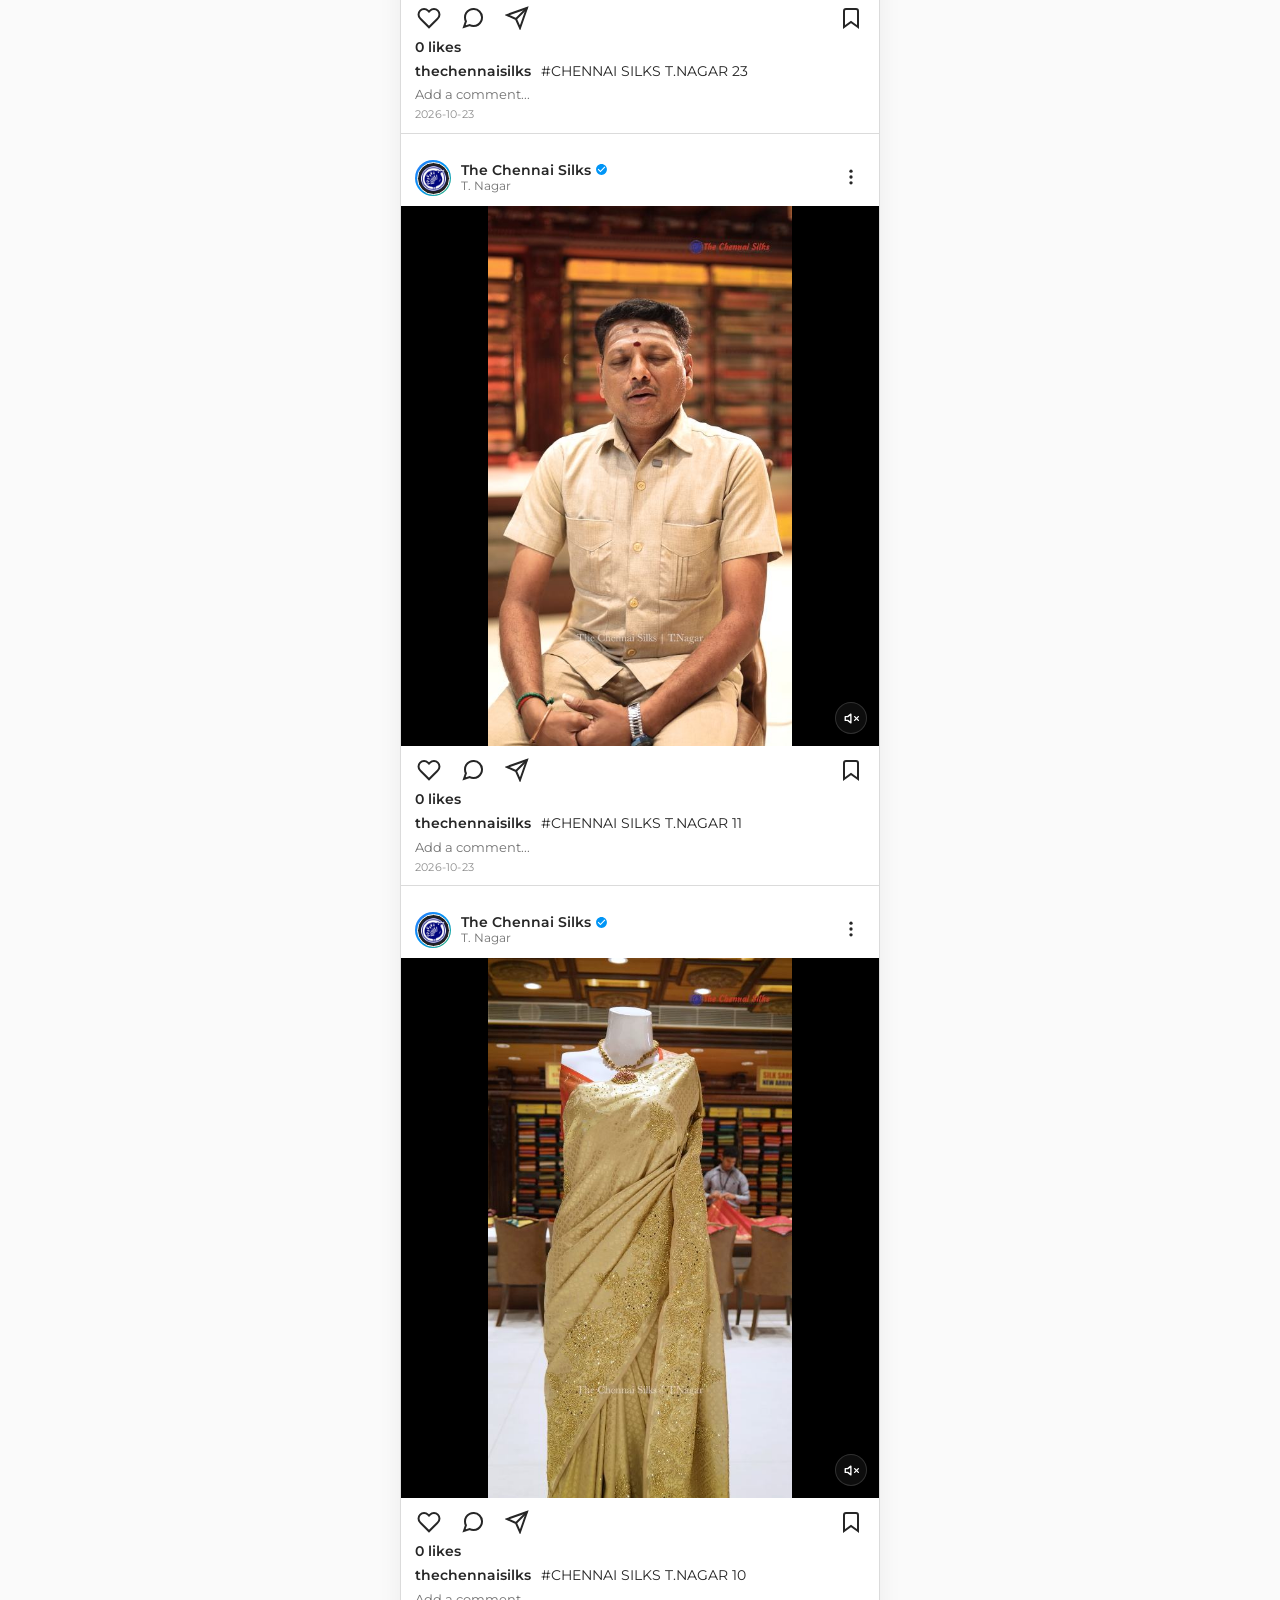
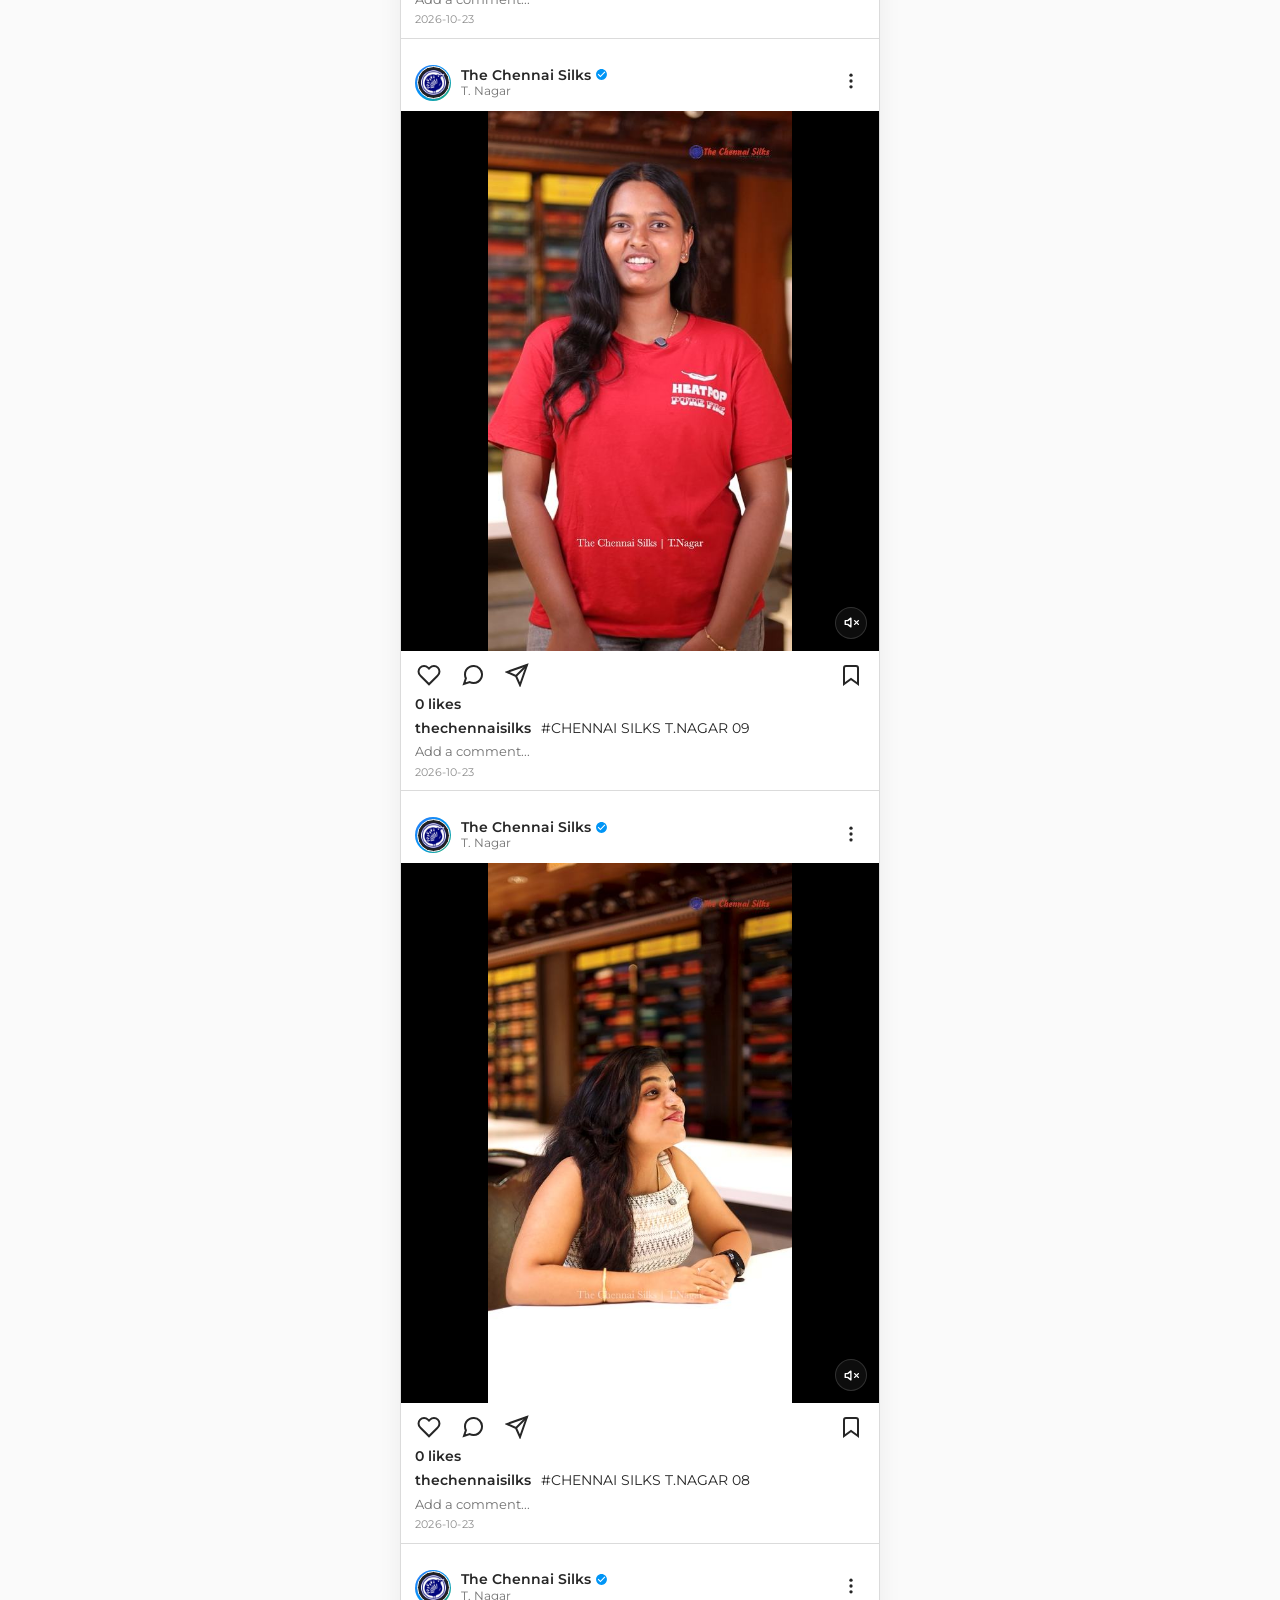
==== commit a23ef1c3: "style(navbar): increase navbar height to 62px and position fullscreen player texts comfortably above" ====
--- a/Media Portal/index.html
+++ b/Media Portal/index.html
@@ -17,15 +17,15 @@
   <link rel="stylesheet" href="https://fonts.googleapis.com/css2?family=Montserrat:wght@300;400;500;600;700;800;900&family=Grand+Hotel&display=swap">
 
   <!-- Modular Instagram-Grade Stylesheets -->
-  <link rel="stylesheet" href="./Stylesheets/instagram-core.css?v=4.7">
-  <link rel="stylesheet" href="./Stylesheets/feed.css?v=4.7">
-  <link rel="stylesheet" href="./Stylesheets/reels.css?v=4.7">
-  <link rel="stylesheet" href="./Stylesheets/explore.css?v=4.7">
-  <link rel="stylesheet" href="./Stylesheets/settings.css?v=4.7">
-  <link rel="stylesheet" href="./Stylesheets/profile.css?v=4.7">
-  <link rel="stylesheet" href="./Stylesheets/upload.css?v=4.7">
-  <link rel="stylesheet" href="./Stylesheets/player.css?v=4.7">
-  <link rel="stylesheet" href="./Stylesheets/instagram-menu.css?v=4.7">
+  <link rel="stylesheet" href="./Stylesheets/instagram-core.css?v=4.8">
+  <link rel="stylesheet" href="./Stylesheets/feed.css?v=4.8">
+  <link rel="stylesheet" href="./Stylesheets/reels.css?v=4.8">
+  <link rel="stylesheet" href="./Stylesheets/explore.css?v=4.8">
+  <link rel="stylesheet" href="./Stylesheets/settings.css?v=4.8">
+  <link rel="stylesheet" href="./Stylesheets/profile.css?v=4.8">
+  <link rel="stylesheet" href="./Stylesheets/upload.css?v=4.8">
+  <link rel="stylesheet" href="./Stylesheets/player.css?v=4.8">
+  <link rel="stylesheet" href="./Stylesheets/instagram-menu.css?v=4.8">
 
   <!-- Real Google Identity Services & Firebase Auth & Firestore SDKs -->
   <script src="https://accounts.google.com/gsi/client" async defer></script>
@@ -155,20 +155,20 @@
   <div class="dnm-toast-container" id="dnm-toast-container"></div>
 
   <!-- Modular Scripts -->
-  <script src="./Scripts/runtime-config.js?v=4.7"></script>
-  <script src="./Scripts/native-bridge.js?v=4.7"></script>
-  <script src="./Scripts/storage-adapter.js?v=4.7"></script>
-  <script src="./Scripts/firebase-config.js?v=4.7"></script>
-  <script src="./Scripts/auth.js?v=4.7"></script>
-  <script src="./Scripts/data.js?v=4.7"></script>
-  <script src="./Scripts/instagram-menu.js?v=4.7"></script>
-  <script src="./Scripts/player.js?v=4.7"></script>
-  <script src="./Scripts/feed.js?v=4.7"></script>
-  <script src="./Scripts/reels.js?v=4.7"></script>
-  <script src="./Scripts/settings.js?v=4.7"></script>
-  <script src="./Scripts/upload.js?v=4.7"></script>
-  <script src="./Scripts/stories.js?v=4.7"></script>
-  <script src="./Scripts/messaging.js?v=4.7"></script>
-  <script src="./Scripts/app.js?v=4.7"></script>
+  <script src="./Scripts/runtime-config.js?v=4.8"></script>
+  <script src="./Scripts/native-bridge.js?v=4.8"></script>
+  <script src="./Scripts/storage-adapter.js?v=4.8"></script>
+  <script src="./Scripts/firebase-config.js?v=4.8"></script>
+  <script src="./Scripts/auth.js?v=4.8"></script>
+  <script src="./Scripts/data.js?v=4.8"></script>
+  <script src="./Scripts/instagram-menu.js?v=4.8"></script>
+  <script src="./Scripts/player.js?v=4.8"></script>
+  <script src="./Scripts/feed.js?v=4.8"></script>
+  <script src="./Scripts/reels.js?v=4.8"></script>
+  <script src="./Scripts/settings.js?v=4.8"></script>
+  <script src="./Scripts/upload.js?v=4.8"></script>
+  <script src="./Scripts/stories.js?v=4.8"></script>
+  <script src="./Scripts/messaging.js?v=4.8"></script>
+  <script src="./Scripts/app.js?v=4.8"></script>
 </body>
 </html>
--- a/Media Portal/Stylesheets/instagram-core.css
+++ b/Media Portal/Stylesheets/instagram-core.css
@@ -81,7 +81,7 @@
 
   --ig-font: 'Montserrat', -apple-system, BlinkMacSystemFont, "Segoe UI", Roboto, Helvetica, Arial, sans-serif;
   --ig-font-title: 'Montserrat', -apple-system, sans-serif;
-  --ig-nav-height: 52px;
+  --ig-nav-height: 62px;
   --ig-header-height: 54px;
 }
 
@@ -128,7 +128,7 @@
   position: relative;
   display: flex;
   flex-direction: column;
-  padding-bottom: var(--ig-nav-height, 50px);
+  padding-bottom: calc(var(--ig-nav-height, 62px) + env(safe-area-inset-bottom, 0px));
   border-left: 1px solid var(--ig-border);
   border-right: 1px solid var(--ig-border);
 }
@@ -289,7 +289,8 @@
   transform: translateX(-50%);
   width: 100%;
   max-width: 480px;
-  height: 50px;
+  height: calc(var(--ig-nav-height, 62px) + env(safe-area-inset-bottom, 0px));
+  min-height: 62px;
   background: var(--ig-bg);
   border-top: 1px solid var(--ig-border);
   border-left: 1px solid var(--ig-border);
@@ -302,6 +303,7 @@
   z-index: 200;
   padding: 0 10px max(env(safe-area-inset-bottom, 0px), 0px);
   box-shadow: none;
+  box-sizing: border-box;
   transition: background-color 0.2s ease, border-color 0.2s ease;
 }
 
--- a/Media Portal/Stylesheets/reels.css
+++ b/Media Portal/Stylesheets/reels.css
@@ -3,7 +3,7 @@
    ========================================================================== */
 #dnm-tab-reels {
   width: 100%;
-  height: calc(100vh - 50px);
+  height: calc(100vh - var(--ig-nav-height, 62px));
   overflow: hidden;
   position: relative;
   background: #000;
--- a/Media Portal/Stylesheets/player.css
+++ b/Media Portal/Stylesheets/player.css
@@ -1348,9 +1348,10 @@
       bottom: 0 !important;
       left: 0 !important;
       right: 0 !important;
-      height: 50px !important;
+      height: calc(62px + env(safe-area-inset-bottom, 0px)) !important;
+      min-height: 62px !important;
       background: #000000 !important;
-      border-top: 1px solid rgba(255, 255, 255, 0.1) !important;
+      border-top: 1px solid rgba(255, 255, 255, 0.12) !important;
       display: flex !important;
       align-items: center !important;
       justify-content: space-around !important;
@@ -1566,14 +1567,14 @@
 
     /* Right-Hand Floating Actions Stack */
     .ig-actions-stack {
-      position: absolute;
-      right: 12px;
-      bottom: 72px;
-      z-index: 25;
-      display: flex;
-      flex-direction: column;
-      align-items: center;
-      gap: 16px;
+      position: absolute !important;
+      right: 12px !important;
+      bottom: calc(62px + env(safe-area-inset-bottom, 0px) + 20px) !important;
+      z-index: 36 !important;
+      display: flex !important;
+      flex-direction: column !important;
+      align-items: center !important;
+      gap: 14px !important;
     }
     .ig-action-item {
       display: flex;
@@ -1674,17 +1675,17 @@
 
     /* Bottom-Left Information Overlay */
     .ig-meta-overlay {
-      position: absolute;
-      left: 14px;
-      bottom: 66px;
-      right: 76px;
-      z-index: 25;
-      display: flex;
-      flex-direction: column;
-      gap: 6px;
-      color: #FFFFFF;
-      text-shadow: 0 1px 4px rgba(0, 0, 0, 0.85);
-      pointer-events: none;
+      position: absolute !important;
+      left: 14px !important;
+      bottom: calc(62px + env(safe-area-inset-bottom, 0px) + 20px) !important;
+      right: 76px !important;
+      z-index: 36 !important;
+      display: flex !important;
+      flex-direction: column !important;
+      gap: 6px !important;
+      color: #FFFFFF !important;
+      text-shadow: 0 1px 4px rgba(0, 0, 0, 0.85) !important;
+      pointer-events: none !important;
     }
     .ig-meta-overlay * {
       pointer-events: auto;
@@ -1740,17 +1741,17 @@
 
     /* Scrubber Progress Bar with Real-Time Seconds Tooltip Bubble */
     .ig-scrubber-bar {
-      position: absolute;
-      bottom: 50px;
-      left: 0;
-      right: 0;
-      height: 16px;
-      display: flex;
-      align-items: flex-end;
-      padding-bottom: 2px;
-      z-index: 35;
-      cursor: pointer;
-      touch-action: none;
+      position: absolute !important;
+      bottom: calc(62px + env(safe-area-inset-bottom, 0px)) !important;
+      left: 0 !important;
+      right: 0 !important;
+      height: 16px !important;
+      display: flex !important;
+      align-items: flex-end !important;
+      padding-bottom: 2px !important;
+      z-index: 35 !important;
+      cursor: pointer !important;
+      touch-action: none !important;
     }
     .ig-scrubber-track {
       width: 100%;
